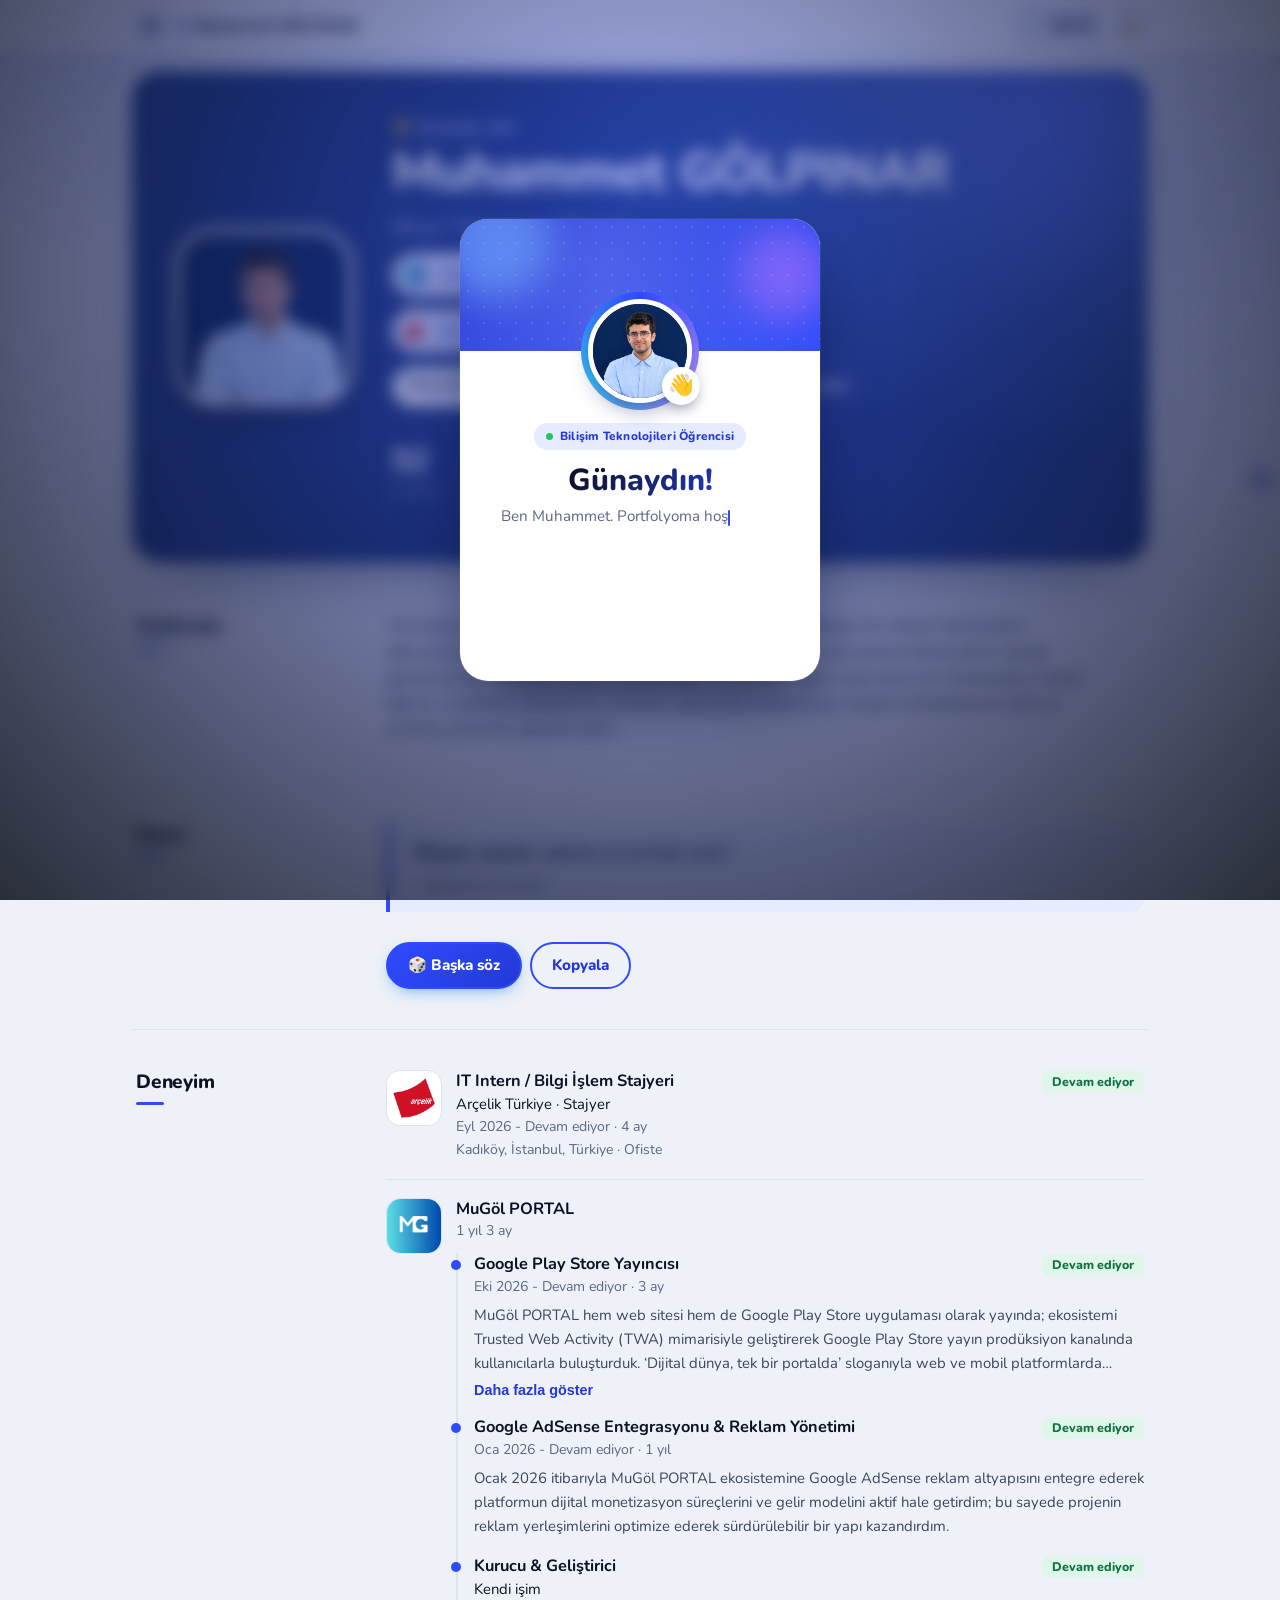
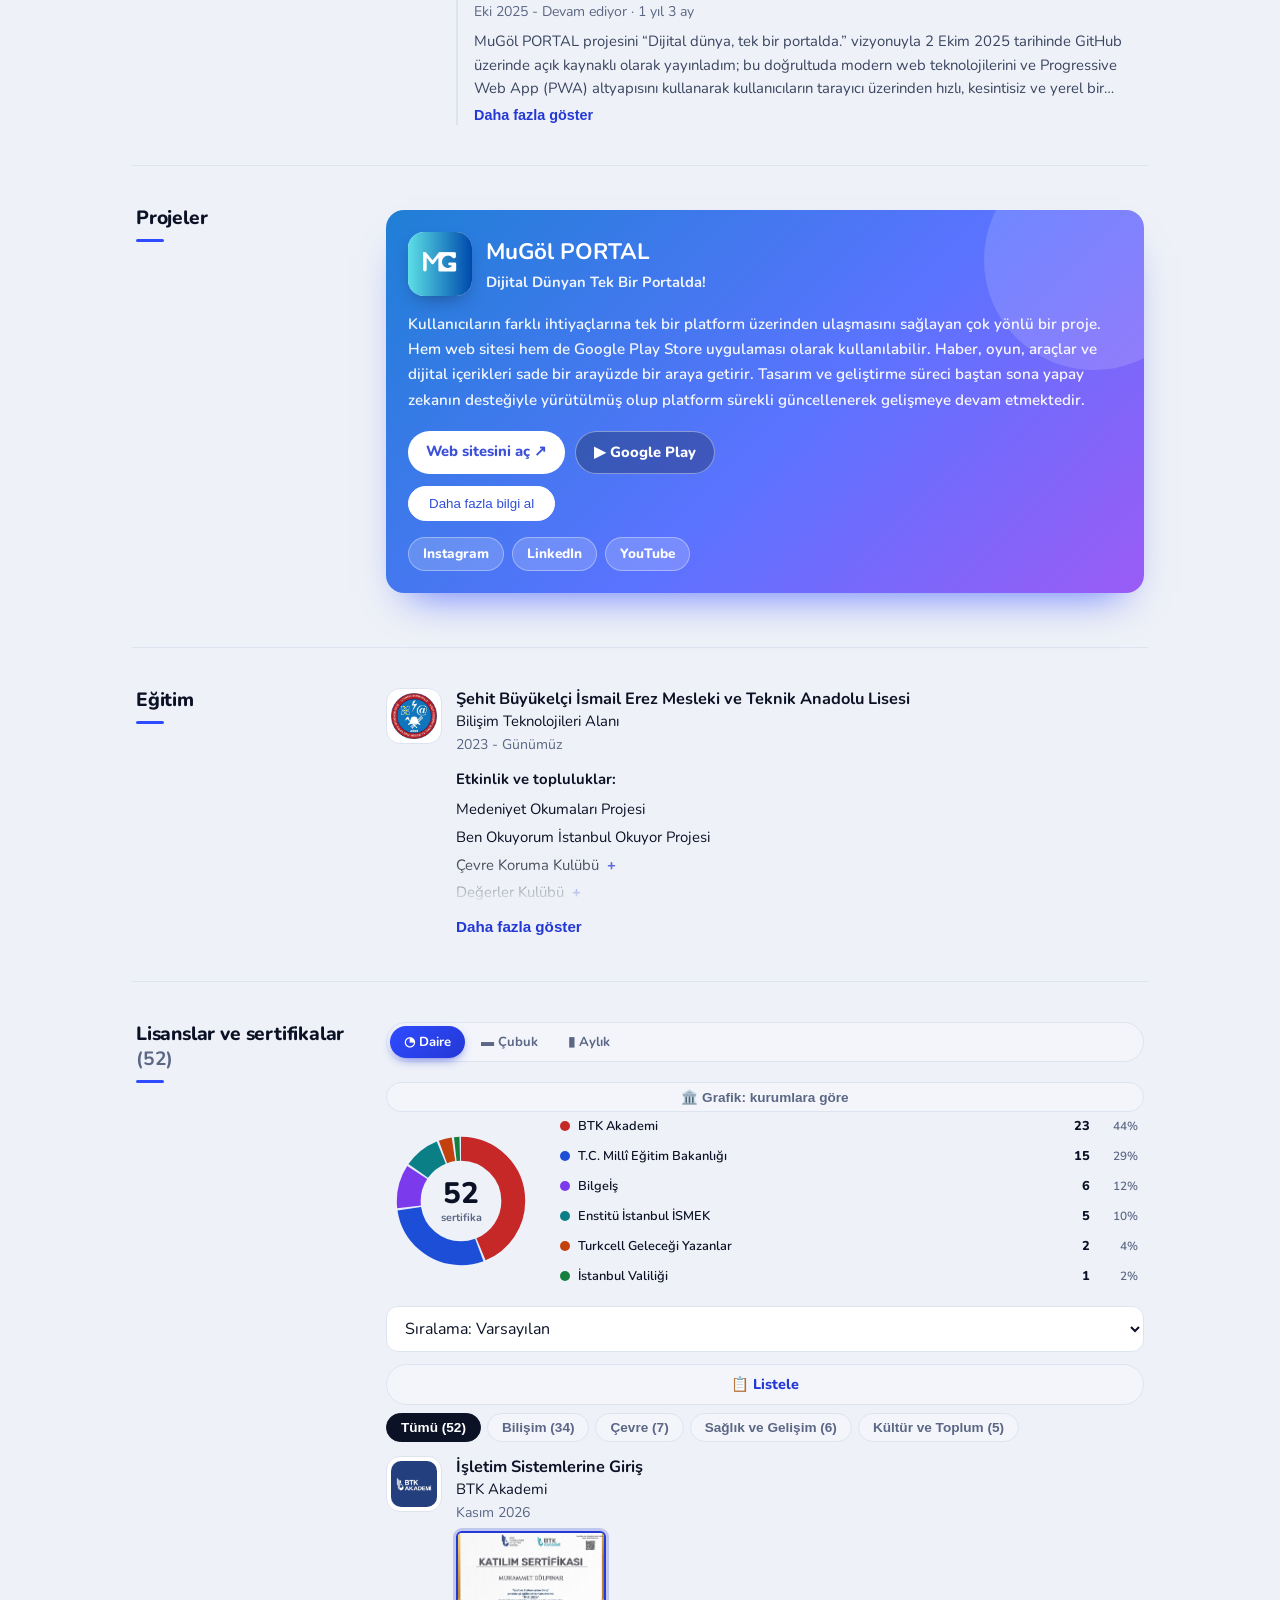
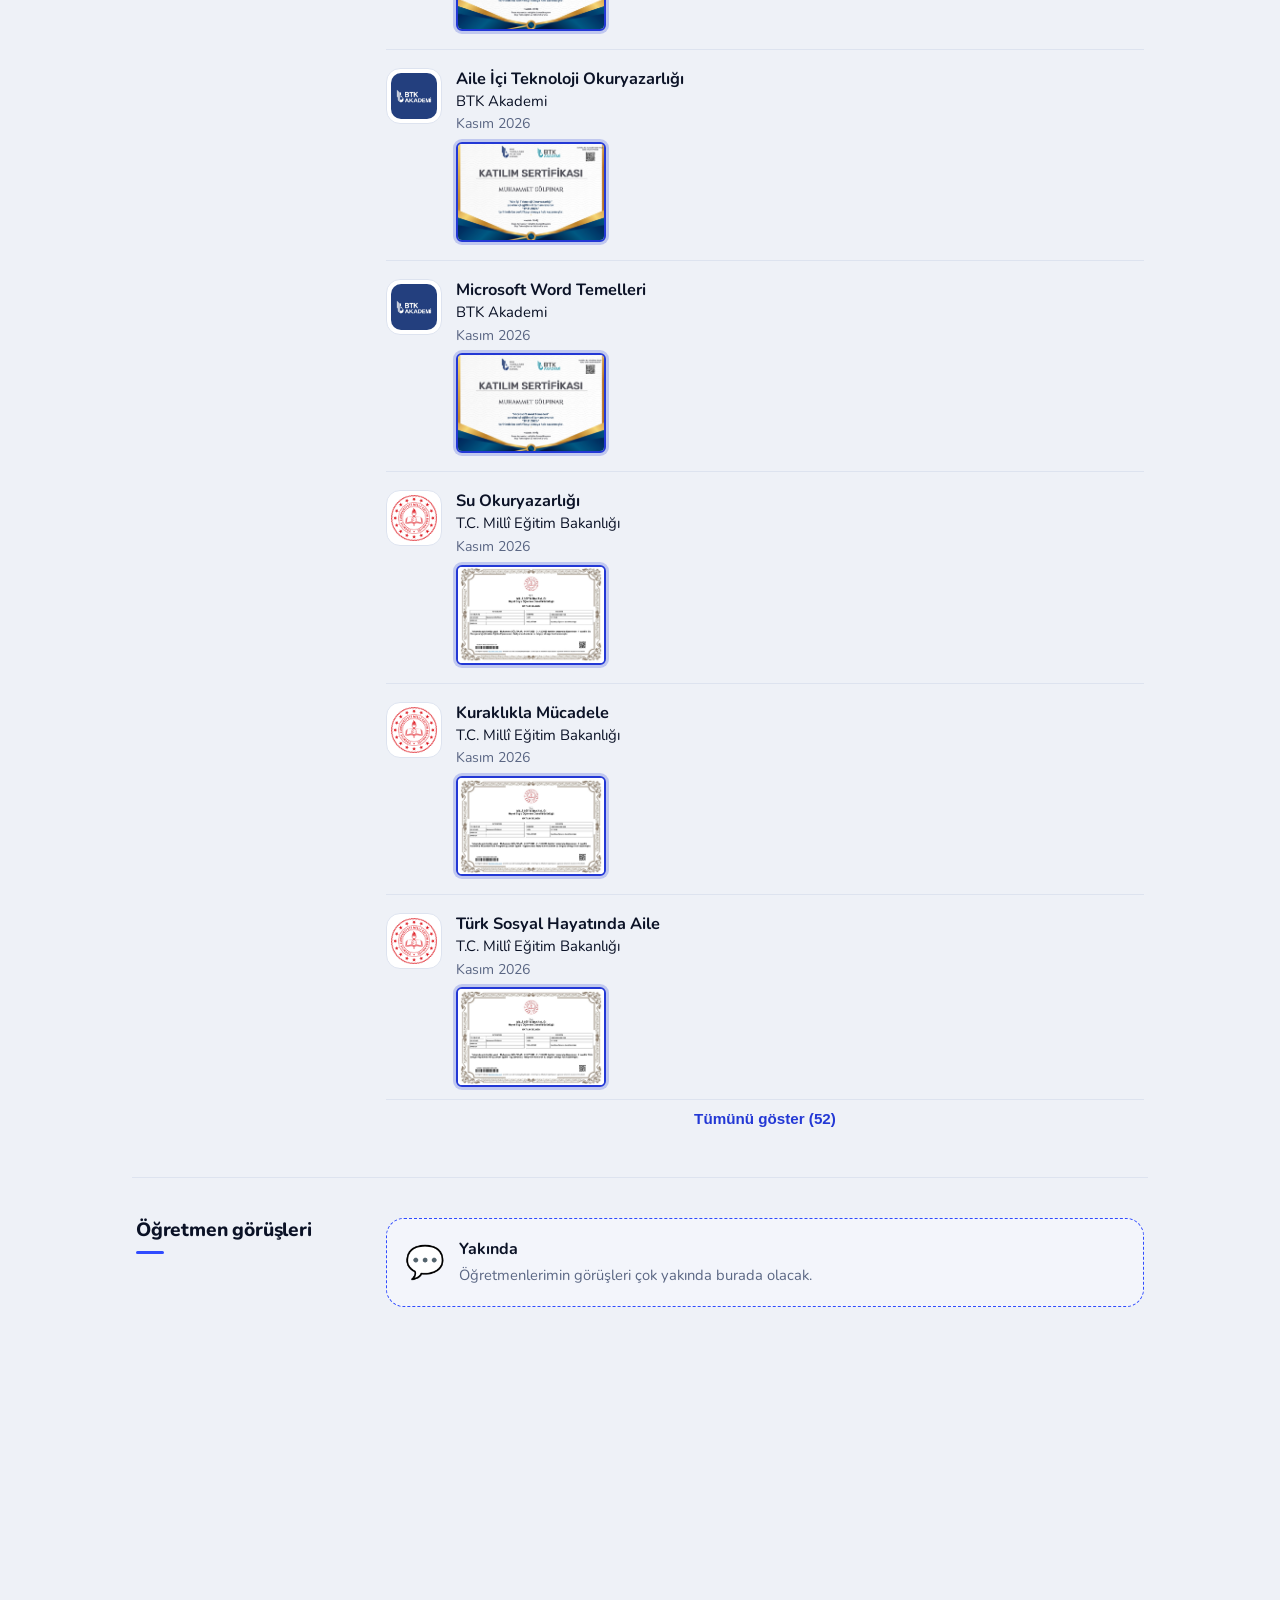
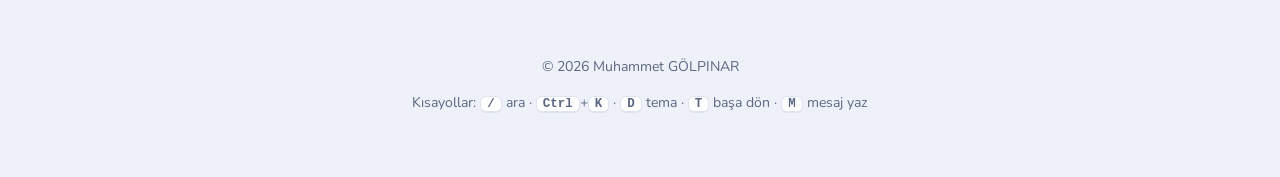
==== index.html @ f30b9b0e "Add files via upload" ====
<!DOCTYPE html>
<html lang="tr">
<head>
<meta charset="utf-8">
<meta name="viewport" content="width=device-width, initial-scale=1, viewport-fit=cover">
<script>try{var t=localStorage.getItem('tema');if(!t&&matchMedia('(prefers-color-scheme:dark)').matches)t='dark';if(t)document.documentElement.dataset.theme=t;var a=localStorage.getItem('ac'),f=localStorage.getItem('fs'),o=localStorage.getItem('mo'),h=localStorage.getItem('hc');if(o)document.documentElement.dataset.mo=o;if(h)document.documentElement.dataset.hc=h;if(a)document.documentElement.dataset.ac=a;if(f)document.documentElement.style.setProperty('--fs',f)}catch(e){}</script>
<meta name="theme-color" content="#0b1226">
<link rel="manifest" href="manifest.webmanifest">
<link rel="apple-touch-icon" href="icons/icon-180.png">
<meta name="mobile-web-app-capable" content="yes"><meta name="apple-mobile-web-app-capable" content="yes"><meta name="apple-mobile-web-app-title" content="Muhammet G.">
<link rel="preconnect" href="https://fonts.googleapis.com"><link rel="preconnect" href="https://fonts.gstatic.com" crossorigin>
<link rel="stylesheet" href="https://fonts.googleapis.com/css2?family=Nunito:wght@400;600;700;800&display=swap">
<meta name="description" content="Muhammet GÖLPINAR, MuGöl PORTAL’ın kurucusu ve geliştiricisi; Şehit Büyükelçi İsmail Erez Mesleki ve Teknik Anadolu Lisesi Bilişim Teknolojileri öğrencisi. Deneyim, eğitim, sertifikalar ve projeler."><meta name="keywords" content="MuGöl, MuGöl PORTAL, Mugol, Muhammet GÖLPINAR, Muhammet Gölpınar, İsmail Erez, Ismail Erez, İsmail Erez Mesleki ve Teknik Anadolu Lisesi, Şehit Büyükelçi İsmail Erez MTAL, İsmail Erez Bilişim Teknolojileri">
<meta property="og:type" content="website"><meta property="og:site_name" content="Muhammet GÖLPINAR"><meta name="application-name" content="Muhammet GÖLPINAR"><meta property="og:title" content="Muhammet GÖLPINAR – MuGöl PORTAL Kurucusu"><meta property="og:description" content="MuGöl PORTAL’ın kurucusu ve geliştiricisi. Deneyim, eğitim, sertifikalar ve projeler."><meta property="og:url" content="https://muhammetgolpinar.github.io"><meta property="og:image" content="https://muhammetgolpinar.github.io/profil.jpg"><meta name="twitter:card" content="summary">
<link rel="icon" href="data:image/svg+xml,%3Csvg xmlns='http://www.w3.org/2000/svg' viewBox='0 0 64 64'%3E%3Crect width='64' height='64' rx='14' fill='%232f4bff'/%3E%3Ctext x='32' y='42' text-anchor='middle' font-family='Arial' font-weight='800' font-size='28' fill='white'%3EMG%3C/text%3E%3C/svg%3E">
<title>Muhammet GÖLPINAR – MuGöl PORTAL Kurucusu | İsmail Erez MTAL Bilişim</title>
<link rel="canonical" href="https://muhammetgolpinar.github.io/">
<meta name="robots" content="index,follow,max-snippet:-1,max-image-preview:large"><meta name="googlebot" content="index,follow"><meta name="author" content="Muhammet GÖLPINAR"><meta property="og:locale" content="tr_TR"><meta name="twitter:title" content="Muhammet GÖLPINAR – MuGöl PORTAL Kurucusu"><meta name="twitter:description" content="Şehit Büyükelçi İsmail Erez MTAL Bilişim Teknolojileri öğrencisi; MuGöl PORTAL kurucusu ve geliştiricisi."><meta name="twitter:image" content="https://muhammetgolpinar.github.io/profil.jpg">
<script type="application/ld+json">{"@context":"https://schema.org","@graph":[{"@type":"WebSite","@id":"https://muhammetgolpinar.github.io/#site","url":"https://muhammetgolpinar.github.io/","name":"Muhammet GÖLPINAR","alternateName":["MuGöl","MuGöl PORTAL","MuGöl Portal","Mugol","Muhammet Gölpınar","Muhammet Golpinar"],"inLanguage":"tr","publisher":{"@id":"https://muhammetgolpinar.github.io/#kisi"}},{"@type":"Person","@id":"https://muhammetgolpinar.github.io/#kisi","name":"Muhammet GÖLPINAR","alternateName":["Muhammet Gölpınar","Muhammet Golpinar"],"jobTitle":"MuGöl PORTAL Kurucusu ve Geliştiricisi","description":"MuGöl PORTAL kurucusu ve geliştiricisi; Şehit Büyükelçi İsmail Erez Mesleki ve Teknik Anadolu Lisesi Bilişim Teknolojileri öğrencisi.","knowsAbout":["Web geliştirme","Bilişim Teknolojileri","MuGöl PORTAL","Yazılım"],"alumniOf":{"@type":"EducationalOrganization","name":"Şehit Büyükelçi İsmail Erez Mesleki ve Teknik Anadolu Lisesi","alternateName":["İsmail Erez","Ismail Erez","İsmail Erez Mesleki ve Teknik Anadolu Lisesi"]},"url":"https://muhammetgolpinar.github.io/","image":"https://muhammetgolpinar.github.io/profil.jpg","email":"muhammetgolpinar@gmail.com","founder":{"@id":"https://mugol-portal.github.io/#kurum"},"worksFor":{"@id":"https://mugol-portal.github.io/#kurum"},"sameAs":["https://mugol-portal.github.io","https://www.linkedin.com/in/muhammet-g%C3%B6lpinar-10875a379"]},{"@type":"Organization","@id":"https://mugol-portal.github.io/#kurum","name":"MuGöl PORTAL","alternateName":"MuGöl Portal","url":"https://mugol-portal.github.io","logo":"https://muhammetgolpinar.github.io/logo.png","slogan":"Dijital dünya, tek bir portalda.","founder":{"@id":"https://muhammetgolpinar.github.io/#kisi"},"sameAs":["https://play.google.com/store/apps/details?id=com.mugol.portal2","https://www.instagram.com/mugol_portal","https://www.linkedin.com/company/mug%C3%B6l-portal/","https://youtube.com/@mugolportal"]}]}</script>
<link rel="stylesheet" href="styles.css">


</head>
<body><div class="ux-intro" aria-hidden="true"><span>MG</span></div>
<div class="prog" id="prog"></div>
<div class="bar"><div class="in"><button class="mbtn" id="mnu" type="button" aria-label="Menüyü aç" aria-expanded="false" aria-controls="drawer"><svg width="20" height="20" viewBox="0 0 20 20" aria-hidden="true"><path d="M3 5h14M3 10h14M3 15h14" stroke="currentColor" stroke-width="2" stroke-linecap="round" fill="none"/></svg></button><b>Muhammet GÖLPINAR</b><span class="clk" id="saat" title="Yerel saat (İstanbul)"></span><button class="mode" id="mode" type="button"></button></div></div>
<aside class="drawer" id="drawer" aria-label="Menü" inert><div class="dh"><span>Menü</span><button class="mbtn" id="mnc" type="button" aria-label="Menüyü kapat"><svg width="18" height="18" viewBox="0 0 20 20" aria-hidden="true"><path d="M4 4l12 12M16 4L4 16" stroke="currentColor" stroke-width="2" stroke-linecap="round" fill="none"/></svg></button></div><div class="gs"><input id="gara" type="search" placeholder="Sitede ara" aria-label="Sitede ara" autocomplete="off"></div><div class="gsn" id="gsonuc" aria-live="polite" hidden></div><nav><a href="#hakkinda">Hakkında</a><a href="#deneyim">Deneyim</a><a href="#projeler">Projeler</a><a href="#egitim">Eğitim</a><a href="#sertifikalar">Sertifikalar</a><a href="#ogretmen">Öğretmen görüşleri</a><a href="#basarilar">Başarılar</a><a href="#beceriler">Beceriler</a></nav><div class="dtools" id="dtools"><details class="ayar"><summary>⚙️ Ayarlar</summary><div class="ap"><div class="dt"><span>Tema</span><div class="seg"><button type="button" data-th="light">Açık</button><button type="button" data-th="dark">Koyu</button><button type="button" data-th="auto">Sistem</button></div></div><div class="dt"><span>Vurgu rengi</span><div class="sw"><button type="button" data-ac="mavi" style="background:#2f4bff" aria-label="Mavi"></button><button type="button" data-ac="turkuaz" style="background:#0b7f86" aria-label="Turkuaz"></button><button type="button" data-ac="mor" style="background:#7c3aed" aria-label="Mor"></button><button type="button" data-ac="yesil" style="background:#15803d" aria-label="Yeşil"></button><button type="button" data-ac="turuncu" style="background:#c2410c" aria-label="Turuncu"></button></div></div><div class="dt"><span>Yazı boyutu</span><div class="fz"><button type="button" data-fs="-" aria-label="Yazıyı küçült">A−</button><button type="button" data-fs="0" aria-label="Varsayılan boyut">A</button><button type="button" data-fs="+" aria-label="Yazıyı büyüt">A+</button></div></div><div class="dt"><span>Animasyonlar</span><div class="seg"><button type="button" data-mo="on">Açık</button><button type="button" data-mo="off">Kapalı</button></div></div><div class="dt"><span>Yüksek kontrast</span><div class="seg"><button type="button" data-hc="off">Kapalı</button><button type="button" data-hc="on">Açık</button></div></div><button class="dcopy" id="ayr" type="button">Ayarları sıfırla</button></div></details><a class="dcopy" id="iqb" href="https://mugol-portal.github.io/mugol-.iq/" target="_blank" rel="noopener">MuGöl IQ</a><button class="dcopy" id="pwab" type="button" hidden>📲 Uygulamayı yükle</button><button class="dcopy" id="kartb" type="button">🪪 Dijital kartı PNG indir</button><button class="dcopy" id="qrb" type="button">📱 QR kodum</button><button class="dcopy" id="ozet" type="button">Profil özetini kopyala</button></div></aside><div class="scrim" id="scrim"></div>

<main class="col">
<section class="cover" id="kapak" aria-hidden="true"><i class="cv-r1"></i><i class="cv-r2"></i><i class="cv-f"></i><div class="cv-in"><div class="cv-av"><span>MG</span><img id="cv-img" src="profil.jpg" alt="" onerror="var l=['profil.jpeg','profil.png','profil.webp','profil.JPG'],n=+this.dataset.n||0;if(n<l.length){this.dataset.n=n+1;this.src=l[n];return}this.remove()"></div><h1 class="cv-n">Muhammet GÖLPINAR</h1><p class="cv-t">Bilişim Teknolojileri Öğrencisi</p><p class="cv-s">MuGöl PORTAL Kurucusu ve Geliştiricisi</p><div class="cv-l"><i></i><b></b><i></i></div><p class="cv-o">Şehit Büyükelçi İsmail Erez Mesleki ve Teknik Anadolu Lisesi<br>Bilişim Teknolojileri Alanı</p><div class="cv-st"><div><b id="cv-sert">50</b><span>Sertifika</span></div><div><b>70</b><span>Proje</span></div></div><div class="cv-sk"><span>HTML5</span><span>CSS3</span><span>JavaScript</span><span>Python</span><span>Java</span><span>C#</span></div><div class="cv-c"><span>muhammetgolpinar@gmail.com</span><span>muhammetgolpinar.github.io</span></div><p class="cv-d">Portfolyo · Kasım 2026</p></div></section>

<section class="card profile">
  <div class="banner"><svg viewBox="0 0 800 170" preserveAspectRatio="xMidYMid slice" aria-hidden="true"><circle cx="680" cy="30" r="110" fill="#fff" opacity=".12"/><circle cx="560" cy="150" r="70" fill="#fff" opacity=".1"/><circle cx="90" cy="20" r="60" fill="#fff" opacity=".1"/></svg></div>
  <div class="avatar">
    <img src="profil.jpg" alt="Muhammet Gölpınar" onerror="var l=['profil.jpeg','profil.png','profil.webp','profil.JPG'],n=+this.dataset.n||0;if(n<l.length){this.dataset.n=n+1;this.src=l[n];return}this.outerHTML='<svg viewBox=&quot;0 0 200 200&quot;><rect width=&quot;200&quot; height=&quot;200&quot; fill=&quot;#d6ecff&quot;/><circle cx=&quot;100&quot; cy=&quot;78&quot; r=&quot;36&quot; fill=&quot;#2f9bec&quot;/><path d=&quot;M28 200c0-42 32-68 72-68s72 26 72 68z&quot; fill=&quot;#2f9bec&quot;/><text x=&quot;100&quot; y=&quot;92&quot; text-anchor=&quot;middle&quot; font-family=&quot;Arial,Helvetica,sans-serif&quot; font-weight=&quot;800&quot; font-size=&quot;30&quot; fill=&quot;#fff&quot;>MG</text></svg>'">
  </div>
  <div class="info">
    <p class="hi" id="hi" aria-hidden="true"></p>
    <noscript><div style="padding:16px;font:16px/1.5 sans-serif"><h1>Muhammet GÖLPINAR</h1><p>MuGöl PORTAL kurucusu ve geliştiricisi. Şehit Büyükelçi İsmail Erez Mesleki ve Teknik Anadolu Lisesi Bilişim Teknolojileri Alanı öğrencisi (2023 - Günümüz). Projeler: <a href="https://mugol-portal.github.io">MuGöl PORTAL</a>.</p></div></noscript>
    <h1><span>Muhammet</span> <span>GÖLPINAR</span></h1>
    <p class="head">Bilişim Teknolojileri Öğrencisi</p>
    <p class="now"><img class="ux-lg" src="arcelik.png" alt="" onerror="this.remove()"><span>Şu an: Arçelik Türkiye’de Bilgi İşlem Stajyeri</span></p>
    <div class="btns">
      <a class="btn fill" href="mailto:muhammetgolpinar@gmail.com">Mesaj gönder</a>
      <a class="btn out" href="https://www.linkedin.com/in/muhammet-g%C3%B6lpinar-10875a379" target="_blank" rel="noopener">LinkedIn</a>
      <button class="btn out" id="pdf" type="button">📄 PDF kaydet</button>
      <button class="btn out" id="cvbtn" type="button" aria-label="Özgeçmişi (CV) PDF olarak indir">📥 CV indir</button>
    </div>
    <div class="stats" id="stats"></div>
  </div>
</section>

<section class="card pad about" id="hakkinda">
  <h2>Hakkında</h2>
  <p>Teknolojiyi sadece tüketen değil, üreten tarafta olmayı hedefleyen bir bilişim teknolojileri öğrencisiyim. Yazılım geliştirme, web uygulamaları ve yapay zeka alanlarında kendimi sürekli geliştiriyorum. Disiplinli çalışma alışkanlığım ve meraklı yapım sayesinde yeni teknolojileri hızlıca öğrenir, projelerle pekiştiririm. Amacım, gelecekte kullanıcıların hayatını kolaylaştıran etkili ve yenilikçi çözümler geliştirmektir.</p>
</section>

<section class="card pad" id="ilham"><h2>İlham</h2><figure class="soz" id="soz" aria-live="polite"><blockquote id="sozm"></blockquote><figcaption id="sozk"></figcaption></figure><div class="btns"><button class="btn fill" id="sozy" type="button">🎲 Başka söz</button><button class="btn out" id="sozc" type="button">Kopyala</button></div></section>



<section class="card pad" id="deneyim"><h2>Deneyim</h2><div id="deneyim-list"></div></section>

<section class="card pad" id="projeler">
  <h2>Projeler</h2>
  <div class="row">
    <div class="logo"><img src="logo.png" alt="MuGöl PORTAL" onerror="this.outerHTML='🌐'"></div>
    <div>
      <h3>MuGöl PORTAL</h3>
      <div class="m">Kişisel proje · Web sitesi ve Google Play Store uygulaması · Yapay zeka destekli</div>
      <p>Kullanıcıların farklı ihtiyaçlarına tek bir platform üzerinden ulaşmasını sağlayan çok yönlü bir proje. Hem web sitesi hem de Google Play Store uygulaması olarak kullanılabilir. Haber, oyun, araçlar ve dijital içerikleri sade bir arayüzde bir araya getirir. Tasarım ve geliştirme süreci baştan sona yapay zekanın desteğiyle yürütülmüş olup platform sürekli güncellenerek gelişmeye devam etmektedir.</p>
      <a class="link" href="https://mugol-portal.github.io" target="_blank" rel="noopener">Web sitesini aç ↗</a>
      <a class="link" href="https://play.google.com/store/apps/details?id=com.mugol.portal2" target="_blank" rel="noopener" style="margin-left:16px">Play Store'da aç ↗</a>
      <button type="button" class="yzb" id="yzb">Daha fazla bilgi al</button>
      <div class="sosyal" aria-label="MuGöl PORTAL sosyal medya"><a href="https://www.instagram.com/mugol_portal" target="_blank" rel="noopener">Instagram</a><a href="https://www.linkedin.com/company/mug%C3%B6l-portal/" target="_blank" rel="noopener">LinkedIn</a><a href="https://youtube.com/@mugolportal" target="_blank" rel="noopener">YouTube</a></div>
    </div>
  </div>
</section>

<section class="card pad" id="egitim"><h2>Eğitim</h2><div id="egitim-list"></div></section>
<section class="card pad" id="sertifikalar"><h2>Lisanslar ve sertifikalar <span id="sert-say"></span></h2><div class="chm" id="sert-grf" role="group" aria-label="Grafik türü"><button type="button" data-v="d" aria-pressed="false">◔ Daire</button><button type="button" data-v="b" aria-pressed="true">▬ Çubuk</button><button type="button" data-v="a" aria-pressed="false">▮ Aylık</button></div><button class="chip" id="sert-gsync" type="button" aria-pressed="false" style="margin:8px 0 0">🏛️ Grafik: kurumlara göre</button><div class="dist" id="sert-dag"></div><div class="dnt" id="sert-dnt" hidden></div><div class="ayl" id="sert-ay" hidden></div>
<input class="srch" id="sert-ara" type="search" placeholder="Sertifika ara" aria-label="Sertifika ara" autocomplete="off"><select class="srch srt" id="sert-sirala" aria-label="Sırala"><option value="o">Sıralama: Varsayılan</option><option value="y">En yeni önce</option><option value="e">En eski önce</option><option value="a">A–Z</option></select><button class="bt lst" id="sert-liste" type="button" aria-haspopup="dialog">📋 Listele</button>
<div class="bulut" id="sert-bulut" style="display:none"></div><div class="chips" id="sertifika-filter"></div><div id="sertifika-list"></div><button class="more" id="sert-more" type="button" hidden></button></section>
<section class="card pad" id="ogretmen"><h2>Öğretmen görüşleri</h2><div class="ogg" id="ogr-list"><div class="ogs"><i aria-hidden="true">💬</i><div><b>Yakında</b><span>Öğretmenlerimin görüşleri çok yakında burada olacak.</span></div></div></div></section>
<section class="card pad" id="basarilar"><h2>Onur ve ödüller</h2><div id="basari-list"></div></section>
<section class="card pad" id="beceriler"><h2>Beceriler</h2><div id="beceri-list"></div></section>
<dialog class="yzd" id="yzd" aria-label="MuGöl PORTAL hakkında"><button class="yzx" id="yzx" type="button" aria-label="Kapat">✕</button><div class="yzw"><h2>MuGöl PORTAL</h2><p class="sm">Dijital Dünyan Tek Bir Portalda!</p><p class="yzp">MuGöl PORTAL; haber, oyun, araçlar ve dijital içerikleri tek bir platformda, sade bir arayüzde bir araya getirir. Hem web sitesi hem de Google Play Store uygulaması olarak kullanılabilir. Tasarım ve geliştirme süreci baştan sona yapay zekanın desteğiyle yürütülmüş olup platform sürekli güncellenerek gelişmeye devam etmektedir.</p><div class="yzg" id="yzg" hidden></div><h3>Kullanılan yapay zekâlar</h3><div class="yzk"><strong>Claude</strong><span>Kodlama, site geliştirme ve fikir desteği</span></div><div class="yzk"><strong>Google AI Studio</strong><span>Yapay zekâ modelleriyle denemeler ve uygulama geliştirme</span></div><div class="yzk"><strong>Gemini</strong><span>Araştırma, fikir üretme ve içerik desteği</span></div><div class="yzk"><strong>Lovable</strong><span>Hızlı web uygulaması ve arayüz tasarımı</span></div><div class="yzk"><strong>ChatGPT</strong><span>Soru-cevap, metin yazımı ve yardımcı asistan</span></div></div></dialog>
<dialog class="askd" id="sord" aria-label="Muhammet'e sor"><button class="askx" id="askx" type="button" aria-label="Kapat">✕</button><div class="ask" id="sor"><div class="ah"><span class="aic" aria-hidden="true">💬</span><div><h2>Muhammet'e sor</h2><p class="sm">Merak ettiğini yaz; sana hemen yol göstereyim. İstersen mesajını e-postayla da gönder.</p></div></div><div class="ab" id="sorb"><div class="mlab">Hızlı başlangıç</div><div class="sab" id="sab"></div><label class="mf"><span>Adın</span><input type="text" id="msn" autocomplete="name" placeholder="Adın" maxlength="60" required aria-required="true"></label><label class="mf"><span>Sorun veya mesajın</span><textarea id="msm" rows="4" maxlength="1000" placeholder="Merhaba Muhammet, ..."></textarea></label><div class="micr" id="micr"><button class="micb" id="micb" type="button" aria-pressed="false">🎤 Sesle yaz</button><span class="mict" id="mict" role="status"></span></div><div class="mmeta"><div class="err" id="mse" role="alert"></div><span class="cnt" id="mcn">0/1000</span></div><div id="soro" class="so" aria-live="polite" hidden></div><div class="msub" id="msub"></div><div class="acts"><button class="kp" id="mkp" type="button">Kopyala</button><button class="send" id="mso" type="button"><span>Mesajı gönder</span><svg viewBox="0 0 24 24" width="20" height="20" aria-hidden="true"><path d="M3 11.5L21 3l-6.5 18-3.2-7.3L3 11.5z" fill="none" stroke="currentColor" stroke-width="2" stroke-linejoin="round"/><path d="M11.3 13.7L21 3" stroke="currentColor" stroke-width="2" stroke-linecap="round"/></svg></button></div><div class="mhint">Ctrl + Enter ile gönder · taslağın otomatik saklanır</div></div><div class="mok" id="mok" hidden><svg viewBox="0 0 52 52" width="64" height="64" aria-hidden="true"><circle cx="26" cy="26" r="24" fill="none" stroke="currentColor" stroke-width="3"/><path d="M15 27l8 8 14-17" fill="none" stroke="currentColor" stroke-width="4" stroke-linecap="round" stroke-linejoin="round"/></svg><h3>Taslak hazır!</h3><p>E-posta uygulaman açılıyor…</p></div></div></dialog>

<section class="card pad thx" id="tesekkur" aria-labelledby="thxh">
  <p class="thx-t" id="thxh">Buraya kadar okuduğun için sağ ol <span aria-hidden="true">🙏</span></p>
  <p class="thx-s">Bir mesaj bırakırsan çok sevinirim.</p>
  <div class="btns"><button class="btn fill" id="thxm" type="button">Bir merhaba de 👋</button><a class="btn out" href="https://www.linkedin.com/in/muhammet-g%C3%B6lpinar-10875a379" target="_blank" rel="noopener">LinkedIn</a></div>
</section>

<footer>© 2026 Muhammet GÖLPINAR</footer>
</main>
<dialog class="pw hos" id="hos" aria-labelledby="hosg"><div class="hosh"><i class="o o1"></i><i class="o o2"></i><i class="o o3"></i><span class="hosav"><span class="hosa" aria-hidden="true">MG<img src="profil.jpg" alt="" onerror="var l=['profil.jpeg','profil.png','profil.webp','profil.JPG'],n=+this.dataset.n||0;if(n<l.length){this.dataset.n=n+1;this.src=l[n];return}this.remove()"></span><span class="hosw" aria-hidden="true">👋</span></span></div><div class="hosc"><span class="hosr s1"><b></b>Bilişim Teknolojileri Öğrencisi</span><h3 id="hosg" class="s2">Merhaba!</h3><p class="s3">Ben Muhammet. Portfolyoma hoş geldin; projelerimi ve deneyimlerimi keşfetmeye hazır mısın?</p><div class="btns s5"><button class="btn fill" id="hosok" type="button">Siteye gir <span aria-hidden="true">→</span></button></div></div></dialog>


<button class="top" id="top" type="button" aria-label="Başa dön" hidden>↑</button>














<div class="qb" id="qb" hidden><button class="qb-t" id="qbt" type="button">Merak ettiğin bir şey var mı? 💬</button><button class="qb-x" id="qbx" type="button" aria-label="Kapat">✕</button></div>










<dialog class="askd" id="qrd" aria-label="QR kodum"><button class="askx" id="qrx" type="button" aria-label="Kapat">✕</button><div class="ask" style="text-align:center"><h2 style="margin:0 0 6px">QR kodum</h2><p class="sm" style="margin:0 0 14px">Telefonunla okut, portfolyoma ulaş.</p><img id="qri" alt="Muhammet GÖLPINAR QR kodu" style="width:min(260px,100%);height:auto;border-radius:16px;background:#fff;padding:10px;display:block;margin:0 auto 14px" onerror="this.hidden=true;document.getElementById('qrh').hidden=false"><p id="qrh" class="sm" hidden>QR görseli bulunamadı. qr.png dosyasını index.html ile aynı klasöre koy.</p><a class="dcopy" id="qra" href="qr.png" download="muhammet-golpinar-qr.png" style="display:block;text-align:center;text-decoration:none">PNG indir</a></div></dialog>

<dialog class="lbd" id="lbd" aria-label="Ekran görüntüsü"><button class="lbx" id="lbx" type="button" aria-label="Kapat">✕</button><button class="lbp" id="lbp" type="button" aria-label="Önceki">‹</button><button class="lbn" id="lbn" type="button" aria-label="Sonraki">›</button><div class="lbs" id="lbs"><img id="lbi" alt="MuGöl PORTAL ekran görüntüsü"></div><div class="lbc" id="lbc"></div></dialog>
<dialog class="rzd" id="rzd" aria-label="Başarı detayı"><button class="rzk" id="rzk" type="button" aria-label="Kapat">✕</button><div class="rzi" id="rzi"></div><h3 id="rzh"></h3><div class="m" id="rzm"></div><p id="rzp"></p></dialog>





<script src="app.js"></script>
</body>
</html>
---- styles.css ----
:root{--bg:#e3f1fd;--ink:#0f2a47;--muted:#56728f;--line:#d3e5f6;--accent:#1f8fe8;--accent-d:#1272c4;--soft:#d6ecff;--card:#fff;--tagbg:#f4faff;--sub:#2e4764}
:root[data-theme=dark]{color-scheme:dark;--bg:#0a1829;--ink:#e6f1fc;--muted:#8fa9c4;--line:#1d3450;--accent:#2f9bec;--accent-d:#6cbcff;--soft:#122d49;--card:#0f2237;--tagbg:#0c1f33;--sub:#b5c9de}
*{box-sizing:border-box}
html{scroll-behavior:smooth;scroll-padding-top:60px}
body{margin:0;background:var(--bg);color:var(--ink);font:400 16px/1.6 Nunito,-apple-system,BlinkMacSystemFont,'Segoe UI',Roboto,'Helvetica Neue',Arial,sans-serif}
a{color:inherit}
a:focus-visible,button:focus-visible{outline:3px solid var(--ink);outline-offset:2px}
.bar{position:sticky;top:0;z-index:10;background:var(--card);border-bottom:1px solid var(--line);padding-top:env(safe-area-inset-top,0px)}
.bar .in{max-width:800px;margin:0 auto;display:flex;align-items:center;gap:6px;padding:0 12px;height:52px}
.bar b{font-weight:800;margin-right:8px;white-space:nowrap}
.bar nav{display:flex;gap:2px;overflow-x:auto;scrollbar-width:none;flex:1}
.bar nav::-webkit-scrollbar{display:none}
.bar nav a{padding:8px 12px;border-radius:8px;text-decoration:none;color:var(--muted);font-weight:700;font-size:.9rem;white-space:nowrap}
.bar nav a:hover{background:var(--soft);color:var(--accent-d)}
.col{max-width:800px;margin:0 auto;padding:14px 12px calc(40px + env(safe-area-inset-bottom,0px))}
.card{background:var(--card);border:1px solid var(--line);border-radius:14px;margin-bottom:12px;overflow:hidden}
.pad{padding:20px 24px}
h2{margin:0 0 14px;font-size:1.25rem;font-weight:800}
.profile{position:relative}
.banner{height:170px;background:linear-gradient(120deg,#6cc3fb,#2f9bec 60%,#1f7fd6);position:relative}
.banner svg{position:absolute;inset:0;width:100%;height:100%}
.avatar{position:absolute;left:24px;top:98px;width:136px;height:136px;border-radius:50%;border:5px solid var(--card);background:var(--soft);padding:0;overflow:hidden}
.avatar img,.avatar svg{width:100%;height:100%;object-fit:cover;display:block}
.info{padding:80px 24px 22px}
.info h1{margin:0;font-size:1.7rem;line-height:1.2;font-weight:800}
.info .head{margin:2px 0 0;font-size:1.05rem}
.info .loc{margin:6px 0 0;color:var(--muted);font-size:.93rem}
.info .loc a{color:var(--accent-d);font-weight:700;text-decoration:none}
.btns{display:flex;flex-wrap:wrap;gap:8px;margin-top:16px}
.btn{display:inline-block;padding:9px 20px;border-radius:999px;font-weight:800;text-decoration:none;border:2px solid var(--accent);font-size:.95rem}
.btn.fill{background:var(--accent);color:#fff}
.btn.out{color:var(--accent-d)}
.btn:hover{filter:brightness(.95)}
.about p{margin:0;max-width:44em}
.row{display:flex;gap:14px;padding:14px 0;border-top:1px solid var(--line)}
.row:first-of-type{border-top:0;padding-top:0}
.row:last-child{padding-bottom:0}
.logo{flex:none;width:52px;height:52px;border-radius:10px;background:var(--soft);display:grid;place-items:center;font-size:1.5rem}
.logo img{width:100%;height:100%;object-fit:contain;border-radius:10px}
.row h3{margin:0;font-size:1rem;font-weight:800;line-height:1.35}
.row .s{color:var(--ink);font-size:.93rem}
.row .m{color:var(--muted);font-size:.88rem}
.row p{margin:6px 0 0;font-size:.93rem;color:var(--sub)}
.row.feat{background:var(--soft);margin:0 -24px;padding:14px 24px}
.tags{display:flex;flex-wrap:wrap;gap:6px;margin-top:8px}
.tags span{border:1px solid var(--line);background:var(--tagbg);padding:2px 12px;border-radius:999px;font-size:.85rem;font-weight:700}
.link{display:inline-block;margin-top:10px;color:var(--accent-d);font-weight:800;text-decoration:none}
.link:hover{text-decoration:underline}
footer{text-align:center;color:var(--muted);font-size:.88rem;padding:8px}
.mode{flex:none;width:36px;height:36px;border-radius:50%;border:1px solid var(--line);background:var(--soft);cursor:pointer;font-size:1rem;line-height:1}
.bar nav a.on{background:var(--soft);color:var(--accent-d)}
.chips{display:flex;gap:6px;overflow-x:auto;scrollbar-width:none;margin:-4px 0 14px}
.chips::-webkit-scrollbar{display:none}
.chip{flex:none;font:700 .85rem -apple-system,BlinkMacSystemFont,'Segoe UI',Roboto,'Helvetica Neue',Arial,sans-serif;padding:6px 14px;border-radius:999px;border:1px solid var(--line);background:var(--tagbg);color:var(--muted);cursor:pointer}
.chip.on{background:var(--accent);border-color:var(--accent);color:#fff}
.more{display:block;width:100%;margin-top:12px;padding:10px;border:0;border-top:1px solid var(--line);border-radius:0 0 10px 10px;background:none;font:800 .95rem -apple-system,BlinkMacSystemFont,'Segoe UI',Roboto,'Helvetica Neue',Arial,sans-serif;color:var(--accent-d);cursor:pointer}
.more:hover{background:var(--soft)}
.more[hidden]{display:none}
.stats{display:flex;gap:28px;margin-top:18px;padding-top:16px;border-top:1px solid var(--line)}
.stats a{text-decoration:none;color:var(--muted);font-size:.85rem}
.stats b{display:block;font-size:1.4rem;line-height:1.2;color:var(--accent-d);font-weight:800}
@media(prefers-reduced-motion:reduce){html{scroll-behavior:auto}}
.bar{background:color-mix(in srgb,var(--card) 88%,transparent);-webkit-backdrop-filter:blur(10px);backdrop-filter:blur(10px);transition:box-shadow .2s}
.bar.sc{box-shadow:0 6px 20px -8px rgba(15,42,71,.25)}
.card{border-radius:18px;box-shadow:0 1px 2px rgba(15,42,71,.05),0 14px 28px -18px rgba(15,42,71,.25)}
h2{display:flex;align-items:center;gap:10px;font-size:1.3rem;letter-spacing:-.01em}
h2::before{content:"";flex:none;width:4px;height:1.1em;border-radius:3px;background:var(--accent)}
h2 span{color:var(--muted);font-weight:700}
.banner::after{content:"";position:absolute;inset:0;background:radial-gradient(rgba(255,255,255,.3) 1.2px,transparent 1.5px) 0 0/22px 22px;-webkit-mask-image:linear-gradient(120deg,transparent 25%,#000);mask-image:linear-gradient(120deg,transparent 25%,#000)}
.avatar{box-shadow:0 8px 22px -6px rgba(15,42,71,.35)}
.info h1{font-size:1.9rem;letter-spacing:-.02em}
.hi{margin:0 0 2px;color:#c9d2ff;font-size:.95rem;font-weight:700;min-height:1.6em}.hi:empty{visibility:hidden}
.logo{background:linear-gradient(135deg,var(--soft),var(--tagbg));border:1px solid var(--line)}
.tags span{background:var(--soft);border-color:transparent;color:var(--accent-d)}
.btn{transition:transform .15s,box-shadow .15s}
.btn.fill{box-shadow:0 6px 16px -6px rgba(31,143,232,.7)}
.btn:hover{transform:translateY(-1px);filter:none}
button.btn{font:inherit;font-weight:800;font-size:.95rem;background:transparent;cursor:pointer}
.stats{gap:0}
.stats a{flex:1;text-align:center;padding:0 8px;border-left:1px solid var(--line)}
.stats a:first-child{border-left:0}
.contact p{margin:0;color:var(--sub);max-width:40em}
.top{position:fixed;right:max(16px,env(safe-area-inset-right,0px));bottom:calc(16px + env(safe-area-inset-bottom,0px));z-index:9;width:44px;height:44px;border:0;border-radius:50%;background:var(--accent);color:#fff;font-size:1.2rem;font-weight:800;cursor:pointer;box-shadow:0 8px 20px -6px rgba(15,42,71,.45)}
.top[hidden]{display:none}
.hd{display:flex;gap:10px;align-items:flex-start;justify-content:space-between}
.hd h3{min-width:0}
.badge{flex:none;margin-top:1px;padding:1px 10px;border-radius:6px;background:var(--soft);color:var(--accent-d);font-size:.78rem;font-weight:800;white-space:nowrap}
.tl{margin-top:10px;padding-left:16px;border-left:2px solid var(--line)}
.rl{position:relative;padding-bottom:16px}
.rl:last-child{padding-bottom:0}
.rl::before{content:"";position:absolute;left:-23px;top:.45em;width:10px;height:10px;border-radius:50%;background:var(--accent)}
.logo.k{background:#fff}
.logo.k img{padding:4px}
.pw{border:1px solid var(--line);border-radius:16px;background:var(--card);color:var(--ink);padding:20px;width:min(340px,calc(100% - 32px));box-shadow:0 20px 40px -12px rgba(0,0,0,.4)}
.pw::backdrop{background:rgba(10,24,41,.55)}
.pw h3{margin:0 0 2px;font-size:1.1rem;font-weight:800}
.pw p{margin:0 0 12px;color:var(--muted);font-size:.9rem}
.pw input{width:100%;padding:10px 12px;border:1px solid var(--line);border-radius:10px;background:var(--bg);color:var(--ink);font:inherit}
.pw .err{min-height:1.3em;margin-top:6px;color:#d33;font-size:.88rem}
.pw .btns{justify-content:flex-end;margin-top:8px}
.prog{position:fixed;top:calc(53px + env(safe-area-inset-top,0px));left:0;z-index:20;width:0;height:4px;border-radius:0 4px 4px 0;background:var(--accent);pointer-events:none}
.srch{display:block;width:100%;margin:0 0 12px;padding:10px 14px;border:1px solid var(--line);border-radius:12px;background:var(--card);color:var(--ink);font:inherit}
.bos{margin:0;padding:12px 0;color:var(--muted)}
.dist{display:grid;gap:4px;margin:0 0 16px}
.dg{display:grid;grid-template-columns:minmax(0,9.5rem) 1fr 1.6rem;gap:10px;align-items:center;padding:4px 0;border:0;background:none;color:var(--ink);font:600 .82rem -apple-system,BlinkMacSystemFont,'Segoe UI',Roboto,'Helvetica Neue',Arial,sans-serif;text-align:left;cursor:pointer}
.dg .dn{overflow:hidden;text-overflow:ellipsis;white-space:nowrap}
.dg .db{height:8px;overflow:hidden;border-radius:99px;background:var(--soft)}
.dg i{display:block;height:100%;border-radius:99px;background:var(--accent);transform-origin:left}
.dg b{text-align:right;font-weight:800;color:var(--accent-d)}
.dg:hover .dn{color:var(--accent-d)}
.cl3{display:-webkit-box;-webkit-box-orient:vertical;-webkit-line-clamp:3;overflow:hidden}
.cl3.open{display:block;-webkit-line-clamp:unset}
.dfb{display:block;margin-top:4px;padding:2px 0;border:0;background:none;font:800 .9rem -apple-system,BlinkMacSystemFont,'Segoe UI',Roboto,'Helvetica Neue',Arial,sans-serif;color:var(--accent-d);cursor:pointer}
.dfb:hover{text-decoration:underline}
.ek{position:relative;max-height:150px;overflow:hidden}
.ek.open{max-height:none}
.ek::after{content:"";position:absolute;left:0;right:0;bottom:0;height:56px;pointer-events:none;background:linear-gradient(to bottom,transparent,var(--bg))}
.ek.open::after{display:none}
.ekb{margin-top:6px;padding:6px 0;border:0;background:none;font:800 .95rem -apple-system,BlinkMacSystemFont,'Segoe UI',Roboto,'Helvetica Neue',Arial,sans-serif;color:var(--accent-d);cursor:pointer}
.ekb:hover{text-decoration:underline}
.cl-h{margin-top:12px;font-size:.93rem;font-weight:700}
.cl{list-style:none;margin:4px 0 0;padding:0;font-size:.93rem}
.cl li{padding:2px 0}
.cl summary{cursor:pointer;list-style:none}
.cl summary::-webkit-details-marker{display:none}
.cl summary::after{content:"+";margin-left:8px;color:var(--accent-d);font-weight:800}
.cl details[open] summary::after{content:"−"}
@media print{
:root[data-theme]{--bg:#fff;--ink:#0f2a47;--muted:#56728f;--line:#d3e5f6;--soft:#d6ecff;--card:#fff;--tagbg:#f4faff;--sub:#2e4764}
.bar,.mode,.btns,.chips,.more,.top,.contact,.stats{display:none!important}
.card{box-shadow:none;border:0;margin-bottom:6px}
.row{break-inside:avoid}
.banner{height:70px;-webkit-print-color-adjust:exact;print-color-adjust:exact}
.avatar{top:34px}
html:not(.ok) body{display:none}
.ek{max-height:none!important}
.ek::after,.ekb,.dfb,.prog,.srch,.dist{display:none!important}
.cl3{display:block!important;-webkit-line-clamp:unset!important}
.tags span,.logo{-webkit-print-color-adjust:exact;print-color-adjust:exact}
}
@media(max-width:560px){
.banner{height:120px}
.avatar{width:104px;height:104px;left:16px;top:68px;border-width:4px}
.info{padding:64px 16px 18px}
.info h1{font-size:1.45rem}
.pad{padding:16px}
.row.feat{margin:0 -16px;padding:14px 16px}
.btn{flex:1;text-align:center;padding:10px 12px}
.bar b{display:none}
}
@media screen{
:root{--bg:#eef1f7;--ink:#0b1226;--muted:#5b6784;--line:#dde3ef;--accent:#2f4bff;--accent-d:#2338d5;--soft:#e6ebff;--card:#fff;--tagbg:#f3f5fb;--sub:#3a4560;--hero:#0b1226}
:root[data-theme=dark]{--bg:#070b18;--ink:#e8ecf8;--muted:#8d98b5;--line:#1c2540;--accent:#5b73ff;--accent-d:#9aa9ff;--soft:#141d3d;--card:#0d1428;--tagbg:#0a1022;--sub:#b9c2dc;--hero:#0d1530}
h1,h2,h3,.bar b,.stats b{font-family:Nunito,-apple-system,BlinkMacSystemFont,'Segoe UI',Roboto,'Helvetica Neue',Arial,sans-serif}
.col{max-width:1040px;padding-top:18px}
.bar .in{max-width:1040px}
.bar b::before{content:"";display:inline-block;width:8px;height:8px;margin-right:8px;border-radius:2px;background:var(--accent)}
.bar nav a.on{background:var(--ink);color:var(--card)}
.card{background:transparent;border:0;border-top:1px solid var(--line);border-radius:0;box-shadow:none;overflow:visible;margin:0}
.card.profile{display:grid;grid-template-columns:auto 1fr;gap:20px 40px;align-items:center;padding:44px;margin-bottom:12px;border:0;border-radius:28px;color:#fff;background:radial-gradient(120% 140% at 100% 0%,rgba(47,75,255,.55),transparent 55%),var(--hero);overflow:hidden;box-shadow:0 30px 60px -30px rgba(11,18,38,.65)}
.profile::before{content:"";position:absolute;inset:0;pointer-events:none;background:radial-gradient(rgba(255,255,255,.16) 1px,transparent 1.3px) 0 0/20px 20px;-webkit-mask-image:linear-gradient(90deg,transparent 35%,#000);mask-image:linear-gradient(90deg,transparent 35%,#000)}
.banner{display:none}
.avatar{position:static;z-index:1;width:176px;height:176px;border:3px solid rgba(255,255,255,.28);border-radius:38px;box-shadow:none;background:#16214a}
.info{position:relative;z-index:1;padding:0}
.info h1{color:#fff;font-size:clamp(2rem,5vw,3.3rem);line-height:1.05;letter-spacing:-.03em}
.info .head{margin-top:8px;color:#c9d2ff;font-size:1.15rem}
.now{display:inline-flex;align-items:center;gap:8px;margin:14px 0 0;padding:6px 14px;border-radius:999px;background:rgba(255,255,255,.1);color:#fff;font-size:.88rem;font-weight:700}
.now::before{content:"";width:8px;height:8px;border-radius:50%;background:#4ade80}
.info .loc{color:#9aa6d6}
.info .loc a{color:#fff}
.profile .btn.fill{background:#fff;border-color:#fff;color:#0b1226;box-shadow:none}
.profile .btn.out{border-color:rgba(255,255,255,.35);color:#fff}
.profile .btn.out:hover{background:rgba(255,255,255,.1)}
.profile .stats{max-width:460px;border-top-color:rgba(255,255,255,.18)}
.profile .stats a{flex:none;padding:0 26px;border-left-color:rgba(255,255,255,.18);color:#9aa6d6;text-align:left}
.profile .stats a:first-child{padding-left:0}
.profile .stats b{color:#fff;font-size:2rem;letter-spacing:-.02em}
.profile a:focus-visible,.profile button:focus-visible,.contact a:focus-visible,.contact button:focus-visible{outline-color:#fff}
.profile+.card{border-top:0}
.card.pad{display:grid;grid-template-columns:210px minmax(0,1fr);column-gap:40px;align-items:start;padding:40px 4px}
.card.pad>h2{grid-column:1;grid-row:1/span 6;position:sticky;top:76px;display:block;margin:0;font-size:1.2rem;line-height:1.3;letter-spacing:-.01em}
.card.pad>h2::before{display:none}
.card.pad>:not(h2){grid-column:2}
.logo{width:56px;height:56px;border-radius:14px}
.logo img{border-radius:14px}
.row{padding:18px 0}
.row h3{font-size:1.02rem;font-weight:700}
.row.feat{margin:0 -14px;padding:16px 14px;border-radius:14px}
.tags span{border-radius:8px}
.chip.on{background:var(--ink);border-color:var(--ink);color:var(--card)}
.badge{background:#e0f6ea;color:#0d7340}
:root[data-theme=dark] .badge{background:#0f2b1f;color:#4ade80}
.card.pad.contact{display:block;margin-top:28px;padding:40px;border:0;border-radius:28px;background:var(--hero);color:#fff}
.card.pad.contact>h2{position:static;margin-bottom:8px;color:#fff;font-size:1.5rem}
.contact p{color:#c9d2ff}
.contact .btn.fill{background:#fff;border-color:#fff;color:#0b1226;box-shadow:none}
.contact .btn.out{border-color:rgba(255,255,255,.35);color:#fff}
@media(max-width:820px){
.card.pad{display:block;padding:28px 2px}
.card.pad>h2{position:static;margin-bottom:16px}
}
@media(max-width:720px){
.card.profile{grid-template-columns:1fr;padding:28px 20px;gap:18px}
.avatar{width:112px;height:112px;border-radius:28px}
.profile .stats a{padding:0 16px}
.card.pad.contact{padding:28px 20px}
}
}
@media screen and (prefers-reduced-motion:no-preference){
@keyframes gir{from{opacity:0;transform:translateY(14px)}}
@keyframes uz{from{transform:scaleX(0)}}
.profile .avatar,.profile .info>*{animation:gir .6s cubic-bezier(.2,.7,.2,1) both}
.profile .info>:nth-child(2){animation-delay:.06s}.profile .info>:nth-child(3){animation-delay:.12s}.profile .info>:nth-child(4){animation-delay:.18s}.profile .info>:nth-child(5){animation-delay:.24s}.profile .info>:nth-child(6){animation-delay:.3s}
.dg i{animation:uz .8s cubic-bezier(.2,.7,.2,1) both}
}

@media screen{
.profile .info h1{line-height:1.18}
.profile .btns{gap:6px;margin-top:14px}
.profile .btn,.profile button.btn{flex:none;padding:6px 14px;font-size:.82rem;border-width:1.5px}
}
@media screen and (max-width:720px){
.card.profile{grid-template-columns:auto 1fr;column-gap:16px;row-gap:16px;align-items:center}
.profile .info{display:contents}
.profile .info h1{grid-column:2;grid-row:1;font-size:clamp(1.45rem,7vw,1.9rem);margin:0;min-width:0}
.profile .info h1 span{display:block}
.profile .avatar{grid-column:1;grid-row:1}
.profile .info>:not(h1){grid-column:1/-1;margin-top:0;margin-bottom:0}
.profile .btns{margin-top:2px}
}

@media screen{
.bar{background:color-mix(in srgb,var(--card) 80%,transparent);-webkit-backdrop-filter:saturate(1.4) blur(14px);backdrop-filter:saturate(1.4) blur(14px)}
.profile{isolation:isolate}
.profile::after{content:"";position:absolute;z-index:-1;width:380px;height:380px;right:-120px;top:-140px;border-radius:50%;background:radial-gradient(closest-side,rgba(91,115,255,.55),transparent);filter:blur(30px);animation:aur 9s ease-in-out infinite alternate;pointer-events:none}
.avatar{transition:transform .35s cubic-bezier(.2,.7,.2,1)}
.avatar:hover{transform:rotate(-3deg) scale(1.04)}
.row{transition:background .2s,transform .2s}
.row:not(.feat):hover{background:color-mix(in srgb,var(--soft) 55%,transparent);transform:translateX(4px);border-radius:12px}
.tags span{transition:background .2s,color .2s,transform .2s}
.tags span:hover{background:var(--accent);color:#fff;border-color:var(--accent);transform:translateY(-2px)}
.btn:active{transform:scale(.96)}
.card.pad>h2::after{content:"";display:block;width:28px;height:3px;margin-top:8px;border-radius:3px;background:var(--accent)}
.toast{position:fixed;left:50%;bottom:calc(24px + env(safe-area-inset-bottom,0px));transform:translate(-50%,20px);opacity:0;background:var(--ink);color:var(--card);padding:10px 18px;border-radius:999px;font-weight:700;font-size:.88rem;z-index:60;pointer-events:none;transition:.25s}
.toast.on{opacity:1;transform:translate(-50%,0)}
.kbd{display:inline-block;min-width:1.5em;padding:0 6px;border:1px solid var(--line);border-bottom-width:2px;border-radius:6px;background:var(--card);font:700 .78rem ui-monospace,Menlo,Consolas,monospace;text-align:center}
.hint{display:none}
@media(hover:hover) and (min-width:900px){.hint{display:block}}
.js-rv .rv{opacity:0;transform:translateY(18px);transition:opacity .6s ease,transform .6s cubic-bezier(.2,.7,.2,1)}
.js-rv .rv.in{opacity:1;transform:none}
}
@keyframes aur{to{transform:translate(-60px,50px) scale(1.2)}}
@media print{.rv{opacity:1!important;transform:none!important}.toast,.hint{display:none!important}}
@media (prefers-reduced-motion:reduce){.profile::after{animation:none}.js-rv .rv{opacity:1;transform:none;transition:none}}

:root{--hero:#1e3a7c}
:root[data-theme=dark]{--hero:#172c62}
@media screen{
.card.profile{background:radial-gradient(120% 140% at 100% 0%,rgba(110,150,255,.5),transparent 55%),var(--hero)}
.srt{appearance:auto;cursor:pointer}
.pw textarea{width:100%;margin-top:8px;padding:10px 12px;border:1px solid var(--line);border-radius:10px;background:var(--bg);color:var(--ink);font:inherit;resize:vertical}
.pw input:focus,.pw textarea:focus,.srch:focus{outline:2px solid var(--accent);outline-offset:1px}
.sayi{margin:-4px 0 10px;color:var(--muted);font-size:.85rem}
}

@media screen{
.bar .in{gap:10px}
.bar b{display:block;flex:1;min-width:0;overflow:hidden;text-overflow:ellipsis;white-space:nowrap;margin:0;font-size:1rem}
.clk{flex:none;color:var(--muted);font-weight:700;font-size:.85rem;font-variant-numeric:tabular-nums}
.clk:empty{display:none}
.mbtn{flex:none;display:grid;place-items:center;width:38px;height:38px;border:1px solid var(--line);border-radius:10px;background:var(--soft);color:var(--ink);cursor:pointer}
.mbtn:hover{background:var(--line)}
.scrim{position:fixed;inset:0;z-index:39;background:rgba(8,16,36,.5);opacity:0;visibility:hidden;transition:opacity .25s,visibility .25s}
.scrim.on{opacity:1;visibility:visible}
.drawer{position:fixed;top:0;bottom:0;left:0;z-index:40;width:min(290px,84vw);display:flex;flex-direction:column;background:var(--card);border-right:1px solid var(--line);box-shadow:20px 0 40px -20px rgba(0,0,0,.35);padding:env(safe-area-inset-top,0px) 0 env(safe-area-inset-bottom,0px);transform:translateX(-102%);visibility:hidden;transition:transform .28s cubic-bezier(.2,.7,.2,1),visibility .28s}
.drawer.open{transform:none;visibility:visible}
.dh{display:flex;align-items:center;justify-content:space-between;padding:0 12px 0 20px;height:52px;border-bottom:1px solid var(--line);font-weight:800}
.drawer nav{display:flex;flex-direction:column;gap:4px;padding:12px;overflow-y:auto}
.drawer nav a{display:block;padding:12px 14px;border-radius:10px;text-decoration:none;color:var(--ink);font-weight:700;font-size:1rem}
.drawer nav a:hover{background:var(--soft)}
.drawer nav a.on{background:var(--ink);color:var(--card)}
}
@media print{.drawer,.scrim{display:none!important}}
@media(prefers-reduced-motion:reduce){.drawer,.scrim{transition:none}}


@media screen{
.clk{display:inline-flex;align-items:center;gap:6px;height:38px;padding:0 12px;border:1px solid var(--line);border-radius:10px;background:var(--soft);color:var(--ink);font-weight:800;font-size:.9rem;letter-spacing:.02em}
.clk::before{content:"🕘";font-size:.85rem;filter:grayscale(.2)}
}

@media screen{
input#sert-ara{display:none}
.gs{padding:12px 12px 0}
.gs input{width:100%;padding:10px 14px;border:1px solid var(--line);border-radius:12px;background:var(--bg);color:var(--ink);font:inherit}
.gs input:focus{outline:2px solid var(--accent);outline-offset:1px}
.gsn{display:flex;flex-direction:column;gap:2px;padding:10px 12px;overflow-y:auto}
.gsn[hidden]{display:none}
.gsn button{display:block;width:100%;text-align:left;padding:10px 12px;border:0;border-radius:10px;background:none;color:var(--ink);font:inherit;cursor:pointer}
.gsn button:hover,.gsn button:focus-visible{background:var(--soft)}
.gsn b{display:block;font-weight:700;font-size:.95rem;line-height:1.35}
.gsn small{color:var(--muted);font-size:.8rem}
.gsn p{margin:6px 4px;color:var(--muted);font-size:.9rem}
.bul{animation:bl 2s ease}
@keyframes bl{0%,65%{box-shadow:0 0 0 3px var(--accent);background:var(--soft);border-radius:12px}}
}

.yzb{display:inline-block;margin-top:14px;cursor:pointer;padding:9px 20px;border-radius:999px;border:1px solid var(--accent);background:var(--tagbg);color:var(--accent-d);font:800 .92rem inherit}.pv .yzb{position:relative;display:block;background:#fff;color:#2f4fd8;border-color:#fff;margin:12px 0 0}.yzd{border:0;padding:0;margin:0;width:100%;max-width:none;height:100%;max-height:none;background:var(--bg);color:var(--ink)}.yzd::backdrop{background:rgba(0,0,0,.5)}.yzw{max-width:640px;margin:0 auto;padding:64px 20px 40px}.yzx{position:fixed;top:12px;right:12px;width:44px;height:44px;border-radius:50%;border:1px solid var(--line);background:var(--tagbg);color:inherit;font-size:1.2rem;cursor:pointer}.yzp{margin:0 0 18px;line-height:1.7;font-size:1rem}/* yeni: lightbox, rozet, öğretmen */.lbd{border:0;padding:0;margin:0;width:100%;max-width:none;height:100%;max-height:none;background:#000;color:#fff}.lbd::backdrop{background:#000}.lbs{position:absolute;inset:0;overflow:auto;display:flex;align-items:center;justify-content:center;-webkit-overflow-scrolling:touch}.lbs img{max-width:100%;max-height:100%;object-fit:contain;cursor:zoom-in}.lbs.z{display:block}.lbs.z img{max-width:none;max-height:none;width:220%;cursor:zoom-out}.lbx,.lbp,.lbn{position:fixed;z-index:3;width:46px;height:46px;border-radius:50%;border:1px solid rgba(255,255,255,.35);background:rgba(0,0,0,.55);color:#fff;font-size:1.3rem;cursor:pointer}.lbx{top:12px;right:12px}.lbp{left:10px;top:50%;margin-top:-23px}.lbn{right:10px;top:50%;margin-top:-23px}.lbc{position:fixed;z-index:3;bottom:18px;left:0;right:0;text-align:center;font-weight:800;font-size:.9rem;text-shadow:0 1px 4px #000}.yzg img{cursor:zoom-in}.rzg{display:grid;grid-template-columns:repeat(auto-fill,minmax(96px,1fr));gap:10px;margin:0 0 18px}.rz{display:flex;flex-direction:column;align-items:center;gap:6px;padding:12px 6px;border:1px solid var(--line);border-radius:16px;background:var(--tagbg);color:var(--ink);font:inherit;cursor:pointer;transition:transform .2s,border-color .2s}.rz:hover,.rz:active{transform:translateY(-2px);border-color:var(--accent)}.rz i{font-style:normal;font-size:1.9rem;line-height:1}.rz b{font-size:.72rem;line-height:1.25;text-align:center;font-weight:800;display:-webkit-box;-webkit-line-clamp:3;-webkit-box-orient:vertical;overflow:hidden}.rz.f{border-color:var(--accent);background:var(--soft)}.rzd{border:1px solid var(--line);border-radius:22px;background:var(--card);color:var(--ink);padding:26px 22px 22px;width:min(92vw,460px);max-width:none}.rzd::backdrop{background:rgba(0,0,0,.55)}.rzd .rzi{font-size:2.6rem;line-height:1;margin-bottom:8px}.rzd h3{margin:0 0 4px;color:var(--ink)}.rzd .m{color:var(--muted);font-weight:700;font-size:.9rem;margin-bottom:10px}.rzd p{margin:0 0 16px;line-height:1.65}.rzd .rzk{position:absolute;top:10px;right:10px;width:38px;height:38px;border-radius:50%;border:1px solid var(--line);background:var(--tagbg);color:var(--ink);cursor:pointer}.ogg{display:grid;gap:12px}.ogk{position:relative;padding:18px 18px 16px 18px;border:1px solid var(--line);border-radius:18px;background:var(--tagbg)}.ogk q{display:block;quotes:none;line-height:1.7;font-style:italic;color:var(--ink)}.ogk q::before{content:"\201C";font-size:2.4rem;line-height:0;vertical-align:-.45em;margin-right:4px;color:var(--accent)}.ogk .ogy{display:flex;align-items:center;gap:10px;margin-top:14px}.ogk .oga{width:40px;height:40px;border-radius:50%;display:grid;place-items:center;background:var(--accent);color:#fff;font-weight:800;flex:none}.ogk .ogn{font-weight:800;color:var(--ink)}.ogk .ogd{font-size:.85rem;color:var(--muted)}.ogs{display:flex;align-items:center;gap:14px;padding:18px;border:1px dashed var(--accent);border-radius:18px;background:var(--tagbg)}.ogs i{font-style:normal;font-size:2rem}.ogs b{display:block;color:var(--ink)}.ogs span{color:var(--muted);font-size:.92rem}
.yzw h2,.yzw h3{margin:0 0 6px;color:var(--ink)}.yzp{color:var(--ink)}.yzw h3{margin:22px 0 10px}.yzw .sm{margin:0 0 18px}.yzk{padding:12px 14px;margin:0 0 10px;border:1px solid var(--line);border-radius:14px;background:var(--tagbg);color:var(--accent-d)}.yzk strong{display:block}.yzk span{font-size:.9rem;opacity:.85}.yzg{display:flex;gap:12px;overflow-x:auto;scroll-snap-type:x mandatory;margin:8px 0 22px;padding-bottom:6px}.yzg img{flex:none;height:360px;max-width:80%;object-fit:contain;border-radius:14px;border:1px solid var(--line);scroll-snap-align:center;background:var(--tagbg)}
.sosyal{display:flex;flex-wrap:wrap;gap:8px;margin-top:12px}
.sosyal a{display:inline-block;padding:5px 14px;border:1px solid var(--line);border-radius:999px;background:var(--tagbg);color:var(--accent-d);font-weight:800;font-size:.85rem;text-decoration:none;transition:background .2s,color .2s}
.sosyal a:hover{background:var(--accent);border-color:var(--accent);color:#fff}

:root{--fs:1}
html{font-size:calc(100%*var(--fs))}
body{font-size:calc(16px*var(--fs))}
:root[data-ac=turkuaz]{--accent:#0b7f86;--accent-d:#0a6a70;--soft:#d9f1f0;--hero:#0e5a60;--glow:rgba(60,215,205,.42)}
:root[data-theme=dark][data-ac=turkuaz]{--accent:#22bdb8;--accent-d:#6fe0da;--soft:#0f2d2e;--hero:#0a4349}
:root[data-ac=mor]{--accent:#7c3aed;--accent-d:#6d28d9;--soft:#ede9fe;--hero:#4c2a8a;--glow:rgba(167,139,250,.45)}
:root[data-theme=dark][data-ac=mor]{--accent:#a78bfa;--accent-d:#c4b5fd;--soft:#261a4d;--hero:#3a2070}
:root[data-ac=yesil]{--accent:#15803d;--accent-d:#166534;--soft:#dcfce7;--hero:#14532d;--glow:rgba(74,222,128,.35)}
:root[data-theme=dark][data-ac=yesil]{--accent:#34d399;--accent-d:#86efac;--soft:#0f2f20;--hero:#0f3d22}
:root[data-ac=turuncu]{--accent:#c2410c;--accent-d:#9a3412;--soft:#ffedd5;--hero:#8a3412;--glow:rgba(251,146,60,.4)}
:root[data-theme=dark][data-ac=turuncu]{--accent:#fb923c;--accent-d:#fdba74;--soft:#3a1d0c;--hero:#7c2d12}
@media screen{
.card.profile{background:radial-gradient(120% 140% at 100% 0%,var(--glow,rgba(110,150,255,.5)),transparent 55%),var(--hero)}
.profile::after{background:radial-gradient(closest-side,var(--glow,rgba(91,115,255,.55)),transparent)}
.dtools{margin-top:auto;padding:12px;border-top:1px solid var(--line);display:flex;flex-direction:column;gap:12px}
.dt{display:flex;align-items:center;justify-content:space-between;gap:10px;font-weight:700;font-size:.88rem;color:var(--muted)}
.sw,.fz{display:flex;gap:8px}
.sw button{width:26px;height:26px;border-radius:50%;border:2px solid var(--card);box-shadow:0 0 0 1px var(--line);cursor:pointer;padding:0}
.sw button[aria-pressed=true]{box-shadow:0 0 0 2px var(--ink)}
.fz button,.dcopy{border:1px solid var(--line);background:var(--soft);color:var(--ink);border-radius:10px;font:inherit;font-weight:800;cursor:pointer}
.fz button{min-width:38px;height:32px}
.dcopy{padding:10px;font-size:.9rem}
.dcopy:hover,.fz button:hover{background:var(--line)}
.bar .in{gap:8px}
.bar b{font-size:.95rem}
.clk{padding:0 10px}
}
@media screen and (max-width:430px){
.bar b{font-size:.88rem}
.bar b::before{display:none}
.clk::before{display:none}
.clk{padding:0 9px;font-size:.82rem}
.bar .in{gap:6px;padding:0 10px}
}

@media screen{
.bulut{display:flex;flex-wrap:wrap;gap:6px;margin:0 0 12px}
.bulut:empty{display:none}
.bt{border:1px solid var(--line);background:var(--tagbg);color:var(--accent-d);border-radius:999px;padding:3px 12px;font:inherit;font-size:.82rem;font-weight:800;cursor:pointer;transition:background .2s,color .2s}
.bt:hover,.bt[aria-pressed=true]{background:var(--accent);border-color:var(--accent);color:#fff}
.bt.rnd{border-style:dashed;color:var(--ink)}
}
@media print{.bulut{display:none!important}}

:root[data-hc=on]{--muted:var(--ink);--line:color-mix(in srgb,var(--ink) 40%,transparent)}
:root[data-mo=off] *,:root[data-mo=off] *::before,:root[data-mo=off] *::after{animation:none!important;transition:none!important;scroll-behavior:auto!important}
:root[data-mo=off] .rv{opacity:1!important;transform:none!important}
@media screen{
.drawer nav{flex:1 1 auto;min-height:0}
.dtools{flex:none;max-height:65%;overflow-y:auto;gap:8px}
.ayar{border:1px solid var(--line);border-radius:12px;background:var(--tagbg)}
.ayar summary{list-style:none;cursor:pointer;padding:10px 12px;font-weight:800;display:flex;justify-content:space-between;align-items:center}
.ayar summary::-webkit-details-marker{display:none}
.ayar summary::after{content:"▾";color:var(--muted);transition:transform .2s}
.ayar[open] summary::after{transform:rotate(180deg)}
.ap{display:flex;flex-direction:column;gap:12px;padding:4px 12px 12px}
.seg{display:flex;gap:4px}
.seg button{border:1px solid var(--line);background:var(--card);color:var(--ink);border-radius:8px;padding:5px 10px;font:inherit;font-size:.8rem;font-weight:800;cursor:pointer}
.seg button[aria-pressed=true]{background:var(--accent);border-color:var(--accent);color:#fff}
}

@media screen{
.profile .avatar{border:4px solid #fff;box-shadow:0 0 0 5px rgba(255,255,255,.22),0 14px 32px -8px rgba(0,0,0,.5)}
}

@media screen{
.profile .stats a small{display:block;margin-top:2px;font-size:.7rem;font-weight:600;line-height:1.3;opacity:.8}
}

@media screen{
.sab{display:flex;flex-wrap:wrap;gap:6px;margin:0 0 8px}
}

@media screen{
.hos{text-align:center;padding:26px 22px}
.hos h3{font-size:1.6rem;margin:0 0 6px}
.hos p{margin:0 0 16px;font-size:1rem}
.hos .btns{justify-content:center;margin:0}
.hos[open]{animation:hg .35s cubic-bezier(.2,.7,.2,1)}
@keyframes hg{from{opacity:0;transform:translateY(14px) scale(.96)}}
}
@media print{.hos{display:none!important}}

.pw.hos{padding:0;border:0;border-radius:28px;overflow:hidden;width:min(360px,calc(100% - 40px));text-align:center;box-shadow:0 30px 70px -18px rgba(5,10,40,.65),0 0 0 1px rgba(255,255,255,.08)}
.hos::backdrop{background:radial-gradient(circle at 50% 30%,rgba(47,75,255,.35),rgba(7,11,24,.85));-webkit-backdrop-filter:blur(8px);backdrop-filter:blur(8px)}
.hosh{position:relative;height:120px;background:radial-gradient(circle at 20% 20%,rgba(255,255,255,.18),transparent 45%),linear-gradient(135deg,#2338d5,#2f4bff 55%,#6d5bff)}
.hosh::before{content:"";position:absolute;inset:0;background-image:radial-gradient(rgba(255,255,255,.22) 1.2px,transparent 1.4px);background-size:16px 16px;opacity:.6}
.hosa{position:absolute;left:50%;bottom:-48px;transform:translateX(-50%);width:96px;height:96px;border-radius:50%;border:5px solid var(--card);background:linear-gradient(135deg,#0b1226,#1c2a6b);color:#fff;display:grid;place-items:center;font:800 1.8rem Nunito,-apple-system,BlinkMacSystemFont,'Segoe UI',Roboto,'Helvetica Neue',Arial,sans-serif;overflow:hidden;box-shadow:0 10px 24px -8px rgba(15,25,90,.6)}
.hosa img{position:absolute;inset:0;width:100%;height:100%;object-fit:cover}
.hosc{padding:62px 26px 26px}
.hosr{display:inline-block;padding:4px 12px;border-radius:999px;background:var(--soft);color:var(--accent-d);font-size:.74rem;font-weight:800;letter-spacing:.02em}
.hos h3{margin:12px 0 6px;font-size:1.7rem;line-height:1.2;font-weight:800}
.hos p{margin:0 auto;max-width:26em;font-size:.95rem;line-height:1.55;color:var(--muted)}
.hos .btns{justify-content:center;margin-top:22px}
.hos .btn.fill{display:flex;align-items:center;justify-content:center;gap:8px;width:100%;padding:14px 20px;font-size:1rem;background:linear-gradient(135deg,#2f4bff,#5b4dff);border-color:transparent;color:#fff;box-shadow:0 12px 24px -10px rgba(47,75,255,.8)}
.hos .btn.fill span{transition:transform .2s}
.hos .btn.fill:hover span{transform:translateX(4px)}
.hos .btn:focus-visible{outline:3px solid var(--accent-d);outline-offset:3px}
@media screen and (prefers-reduced-motion:no-preference){
.hos[open]{animation:hosin .45s cubic-bezier(.2,.9,.3,1.2)}
.hos[open]::backdrop{animation:hosfd .35s ease}
.hos[open] .hosa{animation:hosp .5s .15s both cubic-bezier(.2,.9,.3,1.4)}
@keyframes hosin{from{opacity:0;transform:translateY(24px) scale(.94)}to{opacity:1;transform:none}}
@keyframes hosfd{from{opacity:0}to{opacity:1}}
@keyframes hosp{from{opacity:0;transform:translateX(-50%) scale(.6)}to{opacity:1;transform:translateX(-50%) scale(1)}}}

.hosh{height:132px;overflow:visible;background-size:200% 200%}
.hosh .o{position:absolute;border-radius:50%;filter:blur(18px);pointer-events:none}
.o1{width:110px;height:110px;left:-20px;top:-30px;background:rgba(120,180,255,.55)}
.o2{width:90px;height:90px;right:-10px;top:10px;background:rgba(190,120,255,.5)}
.o3{width:60px;height:60px;left:38%;bottom:-20px;background:rgba(255,255,255,.25)}
.hosav{position:absolute;left:50%;bottom:-52px;transform:translateX(-50%);width:104px;height:104px;z-index:1}
.hosav::before{content:"";position:absolute;inset:-7px;border-radius:50%;background:conic-gradient(from 0deg,#2f4bff,#a78bfa,#38bdf8,#2f4bff)}
.hosav .hosa{position:absolute;left:0;top:0;bottom:auto;transform:none;width:100%;height:100%;border-width:5px;box-sizing:border-box}
.hosw{position:absolute;right:-8px;bottom:-2px;width:38px;height:38px;border-radius:50%;background:var(--card);display:grid;place-items:center;font-size:1.3rem;box-shadow:0 6px 14px -4px rgba(15,25,90,.5);transform-origin:70% 70%}
.hosc{padding:72px 26px 26px}
.hosr{display:inline-flex;align-items:center;gap:7px}
.hosr b{width:7px;height:7px;border-radius:50%;background:#22c55e;box-shadow:0 0 0 0 rgba(34,197,94,.6)}
.hos h3{font-size:1.9rem;background:linear-gradient(135deg,var(--ink) 30%,var(--accent));-webkit-background-clip:text;background-clip:text;color:transparent}
.hosch{display:flex;flex-wrap:wrap;justify-content:center;gap:6px;margin-top:16px}
.hosch>span{padding:5px 11px;border-radius:999px;border:1px solid var(--line);background:var(--tagbg);font-size:.78rem;font-weight:700;color:var(--sub)}
.hos .btn.fill{position:relative;overflow:hidden}
.hos .btn.fill::after{content:"";position:absolute;top:0;left:-60%;width:40%;height:100%;background:linear-gradient(100deg,transparent,rgba(255,255,255,.35),transparent);transform:skewX(-20deg)}
@media screen and (prefers-reduced-motion:no-preference){
.hosh{animation:hosg 8s ease-in-out infinite}
.o1{animation:hosf 6s ease-in-out infinite}.o2{animation:hosf 7s -2s ease-in-out infinite reverse}.o3{animation:hosf 5s -1s ease-in-out infinite}
.hosav::before{animation:hosr 6s linear infinite}
.hos[open] .hosw{animation:hosh 2.2s .7s ease-in-out 2}
.hosr b{animation:hosd 2s infinite}
.hos[open] .s1,.hos[open] .s2,.hos[open] .s3,.hos[open] .s4,.hos[open] .s5{animation:hosu .5s both cubic-bezier(.2,.8,.3,1)}
.hos[open] .s1{animation-delay:.2s}.hos[open] .s2{animation-delay:.28s}.hos[open] .s3{animation-delay:.36s}.hos[open] .s4{animation-delay:.44s}.hos[open] .s5{animation-delay:.52s}
.hos .btn.fill::after{animation:hoss 3.4s 1.2s infinite}
@keyframes hosg{0%,100%{background-position:0 50%}50%{background-position:100% 50%}}
@keyframes hosf{0%,100%{transform:translate(0,0)}50%{transform:translate(14px,10px)}}
@keyframes hosr{to{transform:rotate(360deg)}}
@keyframes hosh{0%,60%,100%{transform:rotate(0)}10%,30%,50%{transform:rotate(22deg)}20%,40%{transform:rotate(-14deg)}}
@keyframes hosd{70%{box-shadow:0 0 0 7px rgba(34,197,94,0)}100%{box-shadow:0 0 0 0 rgba(34,197,94,0)}}
@keyframes hosu{from{opacity:0;transform:translateY(12px)}to{opacity:1;transform:none}}
@keyframes hoss{0%,55%{left:-60%}100%{left:130%}}}

.hosck{display:flex;align-items:center;justify-content:center;gap:8px;margin-top:14px;font-size:.78rem;font-weight:700;color:var(--muted);text-transform:capitalize}
.hosl{width:18px;height:2px;border-radius:2px;background:linear-gradient(90deg,transparent,var(--accent))}
.hosck::after{content:"";width:18px;height:2px;border-radius:2px;background:linear-gradient(90deg,var(--accent),transparent)}
.hosck{flex-wrap:nowrap}.hosck #hosck{order:0}
.hos h3{padding-top:.3em;margin-top:calc(12px - .3em)}
.pw.yen .ysl{color:#fff;text-shadow:0 1px 8px rgba(10,20,90,.45)}
.hos .tw .sr{position:absolute;width:1px;height:1px;overflow:hidden;clip:rect(0 0 0 0);white-space:nowrap}
.hos .tw .r{visibility:hidden}
.hos .tw .c{display:inline-block;width:2px;height:1em;margin:0 -2px 0 0;vertical-align:text-bottom;background:var(--accent);border-radius:1px;animation:twb .8s steps(1) infinite}
@keyframes twb{50%{opacity:0}}
.hos .btn.fill .rip{position:absolute;width:12px;height:12px;margin:-6px 0 0 -6px;border-radius:50%;background:rgba(255,255,255,.5);pointer-events:none;animation:ripa .6s ease-out forwards}
@keyframes ripa{to{transform:scale(28);opacity:0}}
.hos.cik{animation:hosout .32s cubic-bezier(.5,0,.8,.4) forwards!important}
.hos.cik::backdrop{animation:hosfo .32s ease forwards!important}
@keyframes hosout{to{opacity:0;transform:translateY(30px) scale(.92)}}
@keyframes hosfo{to{opacity:0}}
.hosh .o{translate:var(--px,0) var(--py,0);transition:translate .3s ease-out}
.hosav{translate:calc(var(--px,0px)*-.4) calc(var(--py,0px)*-.4)}
.hos .btn.fill:active{transform:scale(.97)}

.pw.msgd{padding:0;border:0;border-radius:28px;width:min(400px,calc(100% - 28px));max-height:calc(100dvh - 28px);overflow:auto;overscroll-behavior:contain;box-shadow:0 30px 70px -18px rgba(5,10,40,.65),0 0 0 1px rgba(255,255,255,.08)}
.msgd::backdrop{background:radial-gradient(circle at 50% 30%,rgba(47,75,255,.3),rgba(7,11,24,.82));-webkit-backdrop-filter:blur(6px);backdrop-filter:blur(6px)}
.mh{position:relative;height:84px;overflow:hidden;background:linear-gradient(135deg,#2338d5,#2f4bff 55%,#6d5bff);touch-action:none}
.mh::before{content:"";position:absolute;inset:0;background-image:radial-gradient(rgba(255,255,255,.22) 1.2px,transparent 1.4px);background-size:16px 16px;opacity:.6}
.mh::after{content:"";position:absolute;left:50%;top:8px;width:38px;height:4px;margin-left:-19px;border-radius:4px;background:rgba(255,255,255,.55)}
.mh .o{position:absolute;border-radius:50%;filter:blur(18px)}
.mic{position:absolute;left:22px;top:26px;width:56px;height:56px;border-radius:18px;background:rgba(255,255,255,.2);border:1px solid rgba(255,255,255,.35);display:grid;place-items:center;font-size:1.6rem;-webkit-backdrop-filter:blur(6px);backdrop-filter:blur(6px);transform:rotate(-6deg)}
.mx{position:absolute;right:14px;top:18px;z-index:1;width:34px;height:34px;border-radius:50%;border:0;background:rgba(255,255,255,.2);color:#fff;font-size:.9rem;font-weight:800;cursor:pointer}
.mx:hover{background:rgba(255,255,255,.32)}
.mb{padding:34px 22px 18px}
.msgd h3{margin:0 0 2px;font-size:1.5rem;font-weight:800}
.msgd .msp{margin:0 0 14px;color:var(--muted);font-size:.92rem}
.mlab{margin:0 0 6px;font-size:.72rem;font-weight:800;letter-spacing:.06em;text-transform:uppercase;color:var(--muted)}
.msgd .bt{padding:6px 12px}
.msgd .bt[aria-pressed=true]{background:linear-gradient(135deg,#2f4bff,#5b4dff);box-shadow:0 8px 16px -8px rgba(47,75,255,.8)}
.mf{display:block;margin:10px 0 0}.mf span{display:block;margin:0 0 4px;font-size:.8rem;font-weight:800;color:var(--sub)}
.msgd input,.msgd textarea{width:100%;padding:12px 14px;border:1.5px solid var(--line);border-radius:14px;background:var(--bg);color:var(--ink);font:inherit;font-size:.96rem;transition:border-color .2s,box-shadow .2s}
.msgd textarea{resize:none;min-height:104px;line-height:1.5}
.msgd input:focus,.msgd textarea:focus{outline:0;border-color:var(--accent);box-shadow:0 0 0 4px color-mix(in srgb,var(--accent) 22%,transparent)}
.mmeta{display:flex;justify-content:space-between;gap:10px;align-items:flex-start;margin-top:4px}
.mmeta .err{margin:0;flex:1}
.cnt{flex:none;font-size:.75rem;font-weight:700;color:var(--muted)}.cnt.lim{color:#d33}
.msub{margin-top:2px;padding:7px 12px;border-radius:10px;background:var(--soft);color:var(--accent-d);font-size:.78rem;font-weight:700;overflow-wrap:anywhere}
.msgd .btns{justify-content:stretch;flex-wrap:nowrap;margin-top:14px}
.msgd .btn{flex:none;padding:12px 16px;font-size:.92rem;text-align:center}
.msgd .btn.fill{flex:1;background:linear-gradient(135deg,#2f4bff,#5b4dff);border-color:transparent;box-shadow:0 12px 22px -10px rgba(47,75,255,.8)}
.msgd .btn.out{border-color:var(--line);color:var(--sub);background:transparent}
.mhint{margin-top:10px;text-align:center;font-size:.72rem;color:var(--muted)}
@media(pointer:coarse){.mhint{display:none}}
.mok{padding:48px 24px 44px;text-align:center;color:#22c55e}
.mok h3{margin:10px 0 4px;color:var(--ink)}.mok p{margin:0;color:var(--muted)}
.mok[hidden],.mb[hidden]{display:none}
@media screen and (prefers-reduced-motion:no-preference){
.msgd[open]{animation:hosin .4s cubic-bezier(.2,.9,.3,1.2)}
.msgd[open]::backdrop{animation:hosfd .3s ease}
.msgd.cik{animation:hosout .28s cubic-bezier(.5,0,.8,.4) forwards!important}
.msgd.cik::backdrop{animation:hosfo .28s ease forwards!important}
.msgd.sal{animation:msal .4s}
.msgd[open] .mic{animation:mpop .5s .1s both cubic-bezier(.2,.9,.3,1.5)}
.mok svg circle{stroke-dasharray:151;stroke-dashoffset:151;animation:mdr .5s ease forwards}
.mok svg path{stroke-dasharray:50;stroke-dashoffset:50;animation:mdr .4s .35s ease forwards}
@keyframes msal{20%{transform:translateX(-8px)}40%{transform:translateX(7px)}60%{transform:translateX(-5px)}80%{transform:translateX(3px)}}
@keyframes mpop{from{opacity:0;transform:scale(.5) rotate(-24deg)}to{opacity:1;transform:rotate(-6deg)}}
@keyframes mdr{to{stroke-dashoffset:0}}}
@media screen and (prefers-reduced-motion:no-preference){.hos[open] .hosav .hosa{animation:hosp2 .5s .15s both cubic-bezier(.2,.9,.3,1.4)}@keyframes hosp2{from{opacity:0;transform:scale(.6)}to{opacity:1;transform:none}}}

.pw.yen{padding:0;border:0;border-radius:28px;width:min(400px,calc(100% - 28px));max-height:calc(100dvh - 28px);overflow:hidden;flex-direction:column;box-shadow:0 30px 70px -18px rgba(5,10,40,.65),0 0 0 1px rgba(255,255,255,.08)}
.yen[open]{display:flex}
.yen::backdrop{background:radial-gradient(circle at 50% 30%,rgba(47,75,255,.35),rgba(7,11,24,.85));-webkit-backdrop-filter:blur(8px);backdrop-filter:blur(8px)}
.yh{position:relative;flex:none;padding:30px 22px 22px;overflow:hidden;color:#fff;text-align:left;background:linear-gradient(135deg,#2338d5,#2f4bff 55%,#6d5bff);touch-action:none}
.yh::before{content:"";position:absolute;inset:0;background-image:radial-gradient(rgba(255,255,255,.22) 1.2px,transparent 1.4px);background-size:16px 16px;opacity:.6}
.yh::after{content:"";position:absolute;left:50%;top:8px;width:38px;height:4px;margin-left:-19px;border-radius:4px;background:rgba(255,255,255,.55)}
.yh .o{position:absolute;border-radius:50%;filter:blur(18px);pointer-events:none}
.yt{position:relative}
.yv{display:inline-block;padding:3px 10px;border-radius:999px;background:rgba(255,255,255,.2);border:1px solid rgba(255,255,255,.3);font-size:.72rem;font-weight:800;letter-spacing:.03em}
.yen h3{margin:8px 0 2px;font-size:1.7rem;font-weight:800;color:#fff;-webkit-text-fill-color:#fff;background:none}
.yen .yt p{margin:0;color:rgba(255,255,255,.85);font-size:.92rem}
.ysp{position:absolute;color:rgba(255,255,255,.85);font-size:1rem;pointer-events:none}
.ys1{right:62px;top:26px}.ys2{right:30px;top:62px;font-size:.75rem}.ys3{right:90px;top:74px;font-size:.6rem}
.yl{list-style:none;margin:0;padding:14px 16px 6px;overflow:auto;flex:1;overscroll-behavior:contain;display:grid;gap:10px}
.yi{display:flex;gap:12px;padding:12px;border:1px solid var(--line);border-radius:16px;background:var(--tagbg);text-align:left}
.yic{flex:none;width:44px;height:44px;border-radius:14px;display:grid;place-items:center;font-size:1.35rem;background:linear-gradient(135deg,var(--soft),var(--card));border:1px solid var(--line)}
.yi h4{margin:0 0 2px;font-size:.98rem;font-weight:800;display:flex;align-items:center;gap:8px;flex-wrap:wrap}
.yi h4 em{font-style:normal;font-size:.64rem;font-weight:800;padding:1px 8px;border-radius:999px;background:linear-gradient(135deg,#2f4bff,#7c5cff);color:#fff;letter-spacing:.04em;text-transform:uppercase}
.yi p{margin:0;font-size:.84rem;line-height:1.45;color:var(--muted)}
.yb{margin-top:8px;padding:5px 12px;border-radius:999px;border:1px solid var(--accent);background:transparent;color:var(--accent-d);font:inherit;font-size:.8rem;font-weight:800;cursor:pointer;transition:background .2s,color .2s}
.yb:hover,.yb:active{background:var(--accent);color:#fff}
.yk{display:flex;flex-wrap:wrap;gap:6px;margin-top:4px}
.yk span{padding:4px 10px;border-radius:999px;background:var(--soft);color:var(--accent-d);font-size:.76rem;font-weight:700}
.yen kbd{font:800 .72rem inherit;padding:1px 6px;border-radius:6px;border:1px solid var(--line);background:var(--card);color:var(--ink)}
.yf{flex:none;padding:12px 16px 16px;text-align:center;border-top:1px solid var(--line);background:var(--card)}
.yf .btn.fill{display:flex;align-items:center;justify-content:center;gap:8px;width:100%;padding:13px 20px;font-size:1rem;background:linear-gradient(135deg,#2f4bff,#5b4dff);border-color:transparent;color:#fff;box-shadow:0 12px 24px -10px rgba(47,75,255,.8)}
.yf small{display:block;margin-top:8px;font-size:.72rem;color:var(--muted)}
@media screen and (prefers-reduced-motion:no-preference){
.yen[open]{animation:hosin .45s cubic-bezier(.2,.9,.3,1.2)}
.yen[open]::backdrop{animation:hosfd .35s ease}
.yen.cik{animation:hosout .3s cubic-bezier(.5,0,.8,.4) forwards!important}
.yen.cik::backdrop{animation:hosfo .3s ease forwards!important}
.yen[open] .yi{animation:hosu .5s calc(.25s + var(--i)*.07s) both cubic-bezier(.2,.8,.3,1)}
.ysp{animation:ytw 2.4s ease-in-out infinite}.ys2{animation-delay:-.8s}.ys3{animation-delay:-1.6s}
@keyframes ytw{0%,100%{opacity:.3;transform:scale(.7) rotate(0)}50%{opacity:1;transform:scale(1.15) rotate(25deg)}}}

.yrow{position:relative;display:flex;align-items:center;gap:14px}
.ylg{position:relative;flex:none;width:68px;height:68px;border-radius:20px;background:rgba(255,255,255,.95);display:grid;place-items:center;font-size:2rem;overflow:hidden;box-shadow:0 12px 24px -10px rgba(5,10,60,.6);transform:rotate(-4deg)}
.ylg img{position:absolute;inset:0;width:100%;height:100%;object-fit:contain;padding:8px;background:#fff}
.yen .yt{min-width:0}
.yen h3{margin:6px 0 0;font-size:1.65rem}
.ysl{position:relative;margin:14px 0 0;font-size:.95rem;font-weight:700;color:rgba(255,255,255,.92);font-style:italic}
.yst{display:grid;grid-template-columns:repeat(3,1fr);gap:8px}
.yst>div{padding:10px 6px;border-radius:16px;border:1px solid var(--line);background:var(--tagbg);text-align:center}
.yst b{display:block;font-size:1.5rem;font-weight:800;line-height:1.1;background:linear-gradient(135deg,#2f4bff,#7c5cff);-webkit-background-clip:text;background-clip:text;color:transparent}
.yst span{font-size:.74rem;font-weight:700;color:var(--muted)}
.yin{margin:0;text-align:left;font-size:.9rem;line-height:1.55;color:var(--sub)}
.yin strong{color:var(--accent-d)}
.ygr{display:grid;grid-template-columns:repeat(4,1fr);gap:8px}
.ygr span{display:flex;flex-direction:column;align-items:center;gap:2px;padding:10px 4px;border-radius:14px;background:var(--soft);font-size:1.4rem}
.ygr b{font-size:.72rem;font-weight:800;color:var(--accent-d)}
.yc2{display:flex;gap:12px;padding:12px;border:1px solid var(--line);border-radius:16px;background:var(--tagbg);text-align:left}
.yc2 h4{margin:0 0 2px;font-size:.96rem;font-weight:800}
.yc2 p{margin:0;font-size:.83rem;line-height:1.45;color:var(--muted)}
.yct{display:grid;gap:8px;margin-top:2px}
.ycta{display:flex;align-items:center;justify-content:center;gap:6px;padding:13px 16px;border-radius:999px;text-decoration:none;font-weight:800;font-size:.95rem;color:#fff;background:linear-gradient(135deg,#2f4bff,#5b4dff);box-shadow:0 12px 22px -10px rgba(47,75,255,.8);transition:transform .15s}
.ycta.g{background:linear-gradient(135deg,#0f9d58,#34a853 55%,#1a73e8)}
.ycta:active{transform:scale(.97)}
.yso{display:flex;justify-content:center;gap:8px;flex-wrap:wrap}
.yso a{padding:6px 14px;border-radius:999px;border:1px solid var(--line);background:var(--tagbg);color:var(--accent-d);font-size:.8rem;font-weight:800;text-decoration:none}
.yso a:hover{background:var(--accent);border-color:var(--accent);color:#fff}
.yen .yf .btn.fill{background:transparent;color:var(--accent-d);border:2px solid var(--line);box-shadow:none;padding:11px 20px;font-size:.95rem}
@media screen and (prefers-reduced-motion:no-preference){.ylg{animation:ylf 4s ease-in-out infinite}@keyframes ylf{0%,100%{transform:rotate(-4deg) translateY(0)}50%{transform:rotate(2deg) translateY(-4px)}}}
@media screen and (prefers-reduced-motion:no-preference){.yen[open] .ya{animation:hosu .5s calc(.25s + var(--i)*.07s) both cubic-bezier(.2,.8,.3,1)}}

.mgb{position:relative;overflow:hidden;margin:16px 0;padding:20px 18px 16px;border-radius:24px;color:#fff;background:linear-gradient(135deg,#1f33c9,#2f4bff 50%,#7c5cff);box-shadow:0 18px 40px -16px rgba(47,75,255,.7)}
.mgb::before{content:"";position:absolute;inset:0;background-image:radial-gradient(rgba(255,255,255,.2) 1.2px,transparent 1.4px);background-size:16px 16px;opacity:.55;pointer-events:none}
.mgb::after{content:"";position:absolute;top:0;left:-60%;width:40%;height:100%;background:linear-gradient(100deg,transparent,rgba(255,255,255,.22),transparent);transform:skewX(-20deg);pointer-events:none}
.mgb>*{position:relative}.mgb .o{position:absolute;border-radius:50%;filter:blur(20px);pointer-events:none}
.mgt{display:inline-block;padding:3px 10px;border-radius:999px;background:rgba(255,255,255,.2);border:1px solid rgba(255,255,255,.35);font-size:.68rem;font-weight:800;letter-spacing:.08em;text-transform:uppercase}
.mgr{display:flex;align-items:center;gap:14px;margin-top:12px}
.mgl{position:relative;flex:none;width:64px;height:64px;border-radius:18px;background:#fff;display:grid;place-items:center;font-size:1.9rem;overflow:hidden;box-shadow:0 10px 22px -10px rgba(5,10,60,.6);transform:rotate(-4deg)}
.mgl img{position:absolute;inset:0;width:100%;height:100%;object-fit:contain;padding:7px;background:#fff}
.mgb h2{margin:0;font-size:1.55rem;font-weight:800;color:#fff;-webkit-text-fill-color:#fff}
.mgb h2::after{display:none}
.mgr p{margin:2px 0 0;font-size:.9rem;font-style:italic;font-weight:700;color:rgba(255,255,255,.92)}
.mgd{margin:12px 0 0;font-size:.92rem;line-height:1.5;color:rgba(255,255,255,.92)}
.mgc{display:grid;grid-template-columns:1fr 1fr;gap:8px;margin-top:14px}
.mga{display:flex;align-items:center;justify-content:center;padding:12px 8px;border-radius:999px;background:#fff;color:#1f33c9;font-weight:800;font-size:.88rem;text-decoration:none;box-shadow:0 10px 20px -10px rgba(5,10,60,.6);transition:transform .15s}
.mga.g{background:#0f9d58;color:#fff}.mga:active{transform:scale(.97)}
.mgm{display:block;margin:12px auto 0;background:none;border:0;color:#fff;font:inherit;font-size:.82rem;font-weight:800;text-decoration:underline;text-underline-offset:3px;cursor:pointer}
@media(max-width:360px){.mgc{grid-template-columns:1fr}}
@media screen and (prefers-reduced-motion:no-preference){.mgb::after{animation:hoss 4s 1s infinite}.mgl{animation:ylf 4s ease-in-out infinite}.mgb .o1{animation:hosf 6s ease-in-out infinite}.mgb .o2{animation:hosf 7s -2s ease-in-out infinite reverse}}

.yl{position:relative;margin:4px 0 0 6px;padding-left:26px;border-left:2px solid var(--line)}
.yl .yr{position:relative;font-weight:800;font-size:.95rem;color:var(--accent-d);margin:20px 0 10px}
.yl .yr:first-child{margin-top:0}
.yl .yr::before{content:"";position:absolute;left:-35px;top:4px;width:16px;height:16px;border-radius:50%;background:var(--accent);box-shadow:0 0 0 4px var(--card)}
.yi{position:relative;margin:0 0 16px}
.yi::before{content:"";position:absolute;left:-33px;top:7px;width:12px;height:12px;border-radius:50%;background:var(--card);border:3px solid var(--accent);box-sizing:border-box;box-shadow:0 0 0 3px var(--card)}
.yi .m{font-weight:700}
.yi h3{margin:0;font-size:1rem;font-weight:800;line-height:1.35}
.yi p{margin:4px 0 0;font-size:.93rem;color:var(--sub)}
.yi .link{margin-top:6px;font-size:.88rem}
.yg{margin:-6px 0 14px;color:var(--muted);font-size:.93rem}
.sm{margin:-6px 0 12px;color:var(--muted);font-size:.93rem}.sf{display:flex;gap:8px}.sf input{flex:1;min-width:0;padding:10px 14px;border-radius:999px;border:1px solid var(--line);background:var(--tagbg);color:var(--ink);font:inherit}.sf .btn{cursor:pointer;font:inherit;font-weight:800}.so{margin-top:12px;padding:14px 16px;border-radius:14px;background:var(--soft);border:1px solid var(--line)}.so p{margin:0 0 8px}.so .btns{margin-top:6px}a.dcopy.kv{display:block;text-align:center;text-decoration:none}.ozel{position:absolute;left:12px;right:12px;bottom:12px;z-index:2;display:flex;justify-content:center}.ozel span{background:rgba(255,255,255,.92);color:#0f2a47;font-weight:800;font-size:.88rem;padding:6px 14px;border-radius:999px;box-shadow:0 6px 16px -6px rgba(0,0,0,.35);text-align:center}
.ask{position:relative}.ask::before{content:"";position:absolute;inset:0 0 auto 0;height:5px;background:linear-gradient(90deg,var(--accent),#6d5bff,#e879f9)}.ah{display:flex;gap:14px;align-items:center;margin-bottom:14px}.ah h2{margin:0}.ah .sm{margin:2px 0 0}.aic{flex:none;width:52px;height:52px;border-radius:16px;display:grid;place-items:center;font-size:1.6rem;background:linear-gradient(135deg,var(--accent),#6d5bff);box-shadow:0 10px 20px -10px rgba(47,75,255,.8)}
.ask .bt[aria-pressed=true]{background:linear-gradient(135deg,var(--accent),#6d5bff);color:#fff;border-color:transparent}.ask input,.ask textarea{width:100%;padding:12px 14px;border:1.5px solid var(--line);border-radius:14px;background:var(--bg);color:var(--ink);font:inherit;font-size:.96rem;transition:border-color .2s,box-shadow .2s}.ask textarea{resize:none;min-height:104px;line-height:1.5}.ask input:focus,.ask textarea:focus{outline:0;border-color:var(--accent);box-shadow:0 0 0 4px color-mix(in srgb,var(--accent) 22%,transparent)}
.ask .so{margin-top:10px;animation:askin .3s ease}.ask .so .sol{display:block;margin-bottom:4px;font-size:.72rem;font-weight:800;letter-spacing:.06em;text-transform:uppercase;color:var(--muted)}.ask .so .lnk{color:var(--accent-d);font-weight:800;text-decoration:none}.ask .so .lnk:hover{text-decoration:underline}@keyframes askin{from{opacity:0;transform:translateY(6px)}}
.acts{display:flex;gap:10px;margin-top:14px}.send{flex:1;display:flex;align-items:center;justify-content:center;gap:10px;padding:15px 22px;border:0;border-radius:16px;background:linear-gradient(135deg,var(--accent),#6d5bff);color:#fff;font-family:inherit;font-size:1.02rem;font-weight:800;cursor:pointer;box-shadow:0 16px 26px -14px rgba(47,75,255,.9);transition:transform .15s,box-shadow .2s,filter .2s}.send:hover{transform:translateY(-2px);filter:brightness(1.06)}.send:active{transform:scale(.98)}.send svg{transition:transform .25s}.send:hover svg{transform:translate(3px,-3px)}.kp{padding:15px 18px;border-radius:16px;border:1.5px solid var(--line);background:transparent;color:var(--sub);font-family:inherit;font-size:.95rem;font-weight:800;cursor:pointer}.kp:hover{background:var(--soft)}
.ask.sal{animation:msal .4s}.ask .mok{padding:30px 12px}.ab[hidden]{display:none}footer .btn{margin-bottom:10px;cursor:pointer;background:none;font-family:inherit}@media(prefers-reduced-motion:reduce){.send,.send svg,.ask .so{transition:none;animation:none}}@media print{#sor{display:none}}
.askd{padding:0;border:0;border-radius:24px;background:var(--card);color:var(--ink);width:min(440px,calc(100% - 28px));max-height:calc(100dvh - 28px);overflow:auto;overscroll-behavior:contain;box-shadow:0 30px 70px -18px rgba(5,10,40,.65),0 0 0 1px rgba(255,255,255,.08)}
.askd::backdrop{background:radial-gradient(circle at 50% 30%,rgba(47,75,255,.3),rgba(7,11,24,.82));-webkit-backdrop-filter:blur(6px);backdrop-filter:blur(6px)}
.askd .ask{padding:26px 20px 20px}
.askd .ask h2::before{display:none}
.askd .ah{padding-right:36px}
.askd .ah h2{font-size:1.25rem}
.ask .err{min-height:1.3em;color:#d33;font-size:.88rem}
.askx{position:absolute;right:12px;top:14px;z-index:2;width:34px;height:34px;border-radius:50%;border:1px solid var(--line);background:var(--soft);color:var(--ink);font-size:.9rem;font-weight:800;cursor:pointer}
.askx:hover{background:var(--line)}
@media screen and (prefers-reduced-motion:no-preference){.askd[open]{animation:hosin .4s cubic-bezier(.2,.9,.3,1.2)}.askd[open]::backdrop{animation:hosfd .3s ease}}
@media print{.askd{display:none!important}}
.soz{margin:0 0 14px;padding:16px 18px;border-left:4px solid var(--accent);border-radius:0 14px 14px 0;background:var(--soft)}
.soz blockquote{margin:0;font-size:1.1rem;font-weight:700;line-height:1.5}
.soz figcaption{margin-top:8px;color:var(--muted);font-size:.88rem;font-weight:700}
.soz.yn{animation:sozin .35s ease}
@keyframes sozin{from{opacity:0;transform:translateY(6px)}}
@media(prefers-reduced-motion:reduce){.soz.yn{animation:none}}
@media print{#ilham{display:none!important}}
.micr{display:flex;align-items:center;gap:10px;margin-top:8px}
.micb{padding:8px 16px;border:1.5px solid var(--accent);border-radius:999px;background:transparent;color:var(--accent-d);font:inherit;font-size:.88rem;font-weight:800;cursor:pointer;transition:background .2s,color .2s}
.micb:hover{background:var(--soft)}
.micb[aria-pressed=true]{background:#dc2626;border-color:#dc2626;color:#fff}
.mict{font-size:.82rem;font-weight:700;color:var(--muted)}
@media screen and (prefers-reduced-motion:no-preference){.micb[aria-pressed=true]{animation:micp 1.4s ease-in-out infinite}@keyframes micp{0%,100%{box-shadow:0 0 0 0 rgba(220,38,38,.5)}50%{box-shadow:0 0 0 8px rgba(220,38,38,0)}}}
.ostat{display:flex;flex-wrap:wrap;gap:8px 18px;margin:0 0 12px;font-weight:700;color:var(--muted);font-size:.92rem}
.ostat b{color:var(--accent-d);font-variant-numeric:tabular-nums}
.ogrid{display:grid;grid-template-columns:repeat(4,1fr);gap:8px;max-width:420px;margin:0 0 14px}
.oc{position:relative;aspect-ratio:1;padding:0;border:0;background:none;cursor:pointer;perspective:600px;-webkit-tap-highlight-color:transparent}
.oc i{position:absolute;inset:0;display:grid;place-items:center;border-radius:14px;font-style:normal;font-weight:800;font-size:clamp(.72rem,3vw,1.05rem);backface-visibility:hidden;-webkit-backface-visibility:hidden;transition:transform .35s}
.oc .ob{background:linear-gradient(135deg,var(--accent),#6d5bff);color:#fff;font-size:1.4rem;box-shadow:0 8px 16px -10px rgba(47,75,255,.8)}
.oc .of{background:var(--soft);color:var(--accent-d);border:1px solid var(--line);transform:rotateY(180deg)}
.oc.f .ob{transform:rotateY(180deg)}
.oc.f .of{transform:none}
.oc.m .of{background:color-mix(in srgb,#22c55e 24%,var(--card));border-color:#22c55e;color:var(--ink)}
.oc:not(.f):hover .ob{filter:brightness(1.08)}
.oson{margin:0 0 12px;padding:12px 16px;border-radius:14px;background:var(--soft);border:1px solid var(--line);font-weight:700}
.oson[hidden]{display:none}
@media(prefers-reduced-motion:reduce){.oc i{transition:none}}
:root[data-mo=off] .oc i{transition:none}
.oyk{padding:26px 20px 20px}
.oyk h2{padding-right:36px}
.oyk h2::before{display:none}
@media print{#oyun{display:none!important}}
.lv .lv-b{padding:4px 8px 4px;line-height:1.15}
.lv .lv-b td{padding:.16em .35em}
.lv .lv-b th{padding:.25em .35em}
.lv .lv-b .vl img{width:1.35em;height:1.35em}
.lv .lv-b tr.g td{padding:.3em .45em}
.lv .lv-b tr.g .vl img{padding:1px}
.lv .lv-b .no,.lv .lv-b .dp{line-height:1.25}
.lv .lv-m{margin:4px 12px 0}
.lv .lv-m button{padding:4px 14px}
.lv-h{padding:6px 12px!important}
.hos:not(.done)[open] .s5{animation:none;opacity:0;transform:translateY(14px) scale(.96);pointer-events:none}
.hos.done[open] .s5{animation:hosu .55s both cubic-bezier(.2,.9,.3,1.3);animation-delay:0s}
.hos.done[open] .btn.fill{animation:fxpulse 2.4s 1s ease-in-out infinite}
@keyframes fxpulse{0%,100%{box-shadow:0 10px 26px -10px rgba(47,75,255,.7)}50%{box-shadow:0 10px 34px -4px rgba(91,77,255,.95)}}
.card.pad>h2::after{width:0;transition:width .7s .2s cubic-bezier(.2,.7,.2,1)}
.card.pad.in>h2::after{width:28px}
.fxp{position:fixed;z-index:2147483000;pointer-events:none;width:8px;height:8px;border-radius:2px;animation:fxb .9s cubic-bezier(.1,.7,.3,1) forwards}
@keyframes fxb{to{transform:translate(var(--dx),var(--dy)) rotate(var(--r));opacity:0}}
@media(prefers-reduced-motion:reduce){.hos.done[open] .btn.fill,.fxp{animation:none}.card.pad>h2::after{width:28px;transition:none}}
:root[data-mo=off] .fxp{display:none}
:root[data-mo=off] .card.pad>h2::after{width:28px;transition:none}
/* Ek etkileşim katmanı: mevcut tasarıma dokunmaz, yalnızca üstüne ekler */
.etk .rv{opacity:0;transform:translateY(26px);transition:opacity .6s ease,transform .6s cubic-bezier(.2,.7,.2,1)}
.etk .rv.in{opacity:1;transform:none}
.card{background-image:radial-gradient(420px circle at var(--mx,-999px) var(--my,-999px),rgba(47,155,236,.13),transparent 60%)}
.card{transition:box-shadow .25s,border-color .25s}
@media(hover:hover){.card:hover{border-color:color-mix(in srgb,var(--accent) 40%,var(--line))}}
.row{transition:background .2s,transform .2s}
@media(hover:hover){.row:not(.feat):hover{transform:translateX(4px)}}
.tags span,.chip{transition:transform .15s,background .2s}
.tags span:hover{transform:translateY(-2px) scale(1.04)}
.avatar{cursor:pointer;transition:transform .35s cubic-bezier(.3,1.6,.5,1)}
.avatar:hover{transform:scale(1.06) rotate(-3deg)}
.avatar:active{transform:scale(.96)}
.banner svg circle{transition:transform .25s ease-out}
.btn{position:relative;overflow:hidden}
.rip{position:absolute;border-radius:50%;background:rgba(255,255,255,.5);transform:scale(0);animation:rip .6s ease-out forwards;pointer-events:none}
.btn.out .rip{background:rgba(31,143,232,.25)}
@keyframes rip{to{transform:scale(4);opacity:0}}
#etkc{position:fixed;inset:0;width:100%;height:100%;pointer-events:none;z-index:9999}
.stats a{transition:transform .2s}
.stats a:hover{transform:translateY(-3px)}
.stats a:hover b{color:var(--accent)}
.tip{position:fixed;left:50%;bottom:calc(18px + env(safe-area-inset-bottom,0px));transform:translate(-50%,20px);opacity:0;background:var(--ink);color:var(--bg);padding:8px 16px;border-radius:999px;font-weight:700;font-size:.85rem;pointer-events:none;transition:.4s;z-index:50;white-space:nowrap}
.tip.on{opacity:1;transform:translate(-50%,0)}
@media(prefers-reduced-motion:reduce){.etk .rv{opacity:1;transform:none;transition:none}.avatar,.row,.tags span{transition:none}.avatar:hover{transform:none}}
@media print{.etk .rv{opacity:1!important;transform:none!important}#etkc,.tip{display:none!important}.card{background-image:none!important}}
a.dcopy{display:block;text-align:center;text-decoration:none;color:var(--ink)}#iqb{background:var(--accent);border-color:var(--accent);color:#fff}#iqb:hover{filter:brightness(1.08);background:var(--accent)}.lst{display:block;margin:0 0 12px;padding:8px 16px;font-size:.9rem}
.lv{position:fixed;inset:0;z-index:9999;display:flex;flex-direction:column;background:var(--bg);color:var(--ink);padding:env(safe-area-inset-top,0px) 0 env(safe-area-inset-bottom,0px)}
.lv[hidden]{display:none}
.lv-h{display:flex;align-items:center;justify-content:space-between;gap:10px;padding:10px 14px;border-bottom:1px solid var(--line);background:var(--card)}
.lv-h b{font-weight:800;font-size:1rem}
.lv-h button{font:inherit;font-weight:800;font-size:.9rem;border:1px solid var(--line);background:var(--tagbg);color:var(--accent-d);border-radius:999px;padding:6px 14px;cursor:pointer}
.lv-b{flex:1;min-height:0;overflow:auto;padding:8px 10px;font-size:14px;line-height:1.25}
.lv-b table{width:100%;border-collapse:collapse}
.lv-b th{position:sticky;top:0;background:var(--card);text-align:left;font-weight:800;color:var(--accent-d);padding:.35em .4em;border-bottom:2px solid var(--line);white-space:nowrap}
.lv-b td{padding:.4em .4em;border-bottom:1px solid var(--line);vertical-align:top}
.lv-b td:first-child{color:var(--muted);text-align:right;width:1%;white-space:nowrap}
.lv-m{display:flex;gap:6px;padding:8px 14px 0}
.lv-m button{font:inherit;font-weight:800;font-size:.85rem;border:1px solid var(--line);background:var(--card);color:var(--muted);border-radius:999px;padding:5px 14px;cursor:pointer}
.lv-m button[aria-pressed="true"]{background:var(--tagbg);color:var(--accent-d);border-color:var(--accent-d)}
.lv-b tr.g td{background:var(--tagbg);color:var(--ink);padding:.3em .4em;border-bottom:1px solid var(--line);text-align:left;width:auto;white-space:normal;font-weight:800}
.lv-b tr.g em{font-style:normal;color:var(--muted);font-weight:700}
.lv-b tr.g .vl{display:inline-flex;vertical-align:middle}
.lv-b tr.g em{margin-left:.4em;vertical-align:middle}
.lv-b .nm{cursor:pointer}
.lv-b td:nth-child(2){font-weight:800}
.vl{display:flex;align-items:center;gap:.5em}
.vl img{flex:none;width:1.9em;height:1.9em;object-fit:contain;border-radius:.4em}
.lv-b td:nth-child(4){color:var(--muted);white-space:nowrap}
@media print{.lv,.lst{display:none!important}}
.bg{font:inherit;font-size:.82em;font-weight:700;border:1px solid var(--line);background:var(--tagbg);color:var(--accent-d);border-radius:.6em;padding:.05em .5em;cursor:pointer;margin:6px 0 0}
.lv-b .bg{margin:0 0 0 .4em;vertical-align:middle}
.lv-b tr.g small{font-weight:600;color:var(--muted);font-size:.8em;margin-left:.3em}
#bgt{position:fixed;left:50%;bottom:calc(24px + env(safe-area-inset-bottom,0px));transform:translate(-50%,20px);max-width:90vw;padding:10px 16px;border-radius:12px;background:var(--ink);color:var(--bg);font-weight:700;font-size:.9rem;opacity:0;pointer-events:none;transition:.25s;z-index:10000;text-align:center}
#bgt.on{opacity:1;transform:translate(-50%,0)}
@media print{.bg{display:none!important}}
.bw{display:flex;align-items:flex-end;gap:10px;margin-top:6px}
.bw .bg{margin:0}
.bth{width:150px;height:100px;object-fit:cover;object-position:center;border-radius:6px;border:1px solid var(--line);background:var(--card);cursor:pointer;padding:0}
#bov{position:fixed;inset:0;z-index:10001;display:flex;align-items:center;justify-content:center;background:rgba(0,0,0,.78);padding:max(12px,env(safe-area-inset-top,0px)) 12px max(12px,env(safe-area-inset-bottom,0px))}
#bov[hidden]{display:none}
.bbx{position:relative;max-width:100%;max-height:100%;display:flex;flex-direction:column;gap:8px;background:var(--card);border-radius:14px;padding:10px;box-shadow:0 10px 40px rgba(0,0,0,.45)}
.bbx img{display:block;max-width:100%;max-height:calc(100vh - 170px);max-height:calc(100dvh - 170px);width:auto;height:auto;object-fit:contain;margin:0 auto}
.bcap{font-weight:700;font-size:.85rem;color:var(--ink);text-align:center;line-height:1.3}
.bx{position:absolute;top:14px;right:14px;width:34px;height:34px;border-radius:50%;border:0;background:rgba(0,0,0,.6);color:#fff;font-size:1rem;font-weight:800;cursor:pointer;line-height:1}
@media print{#bov{display:none!important}}
.lv-b tbody{--gc:#2f4bff}
.lv-b tbody:nth-of-type(8n+1){--gc:#c62828}
.lv-b tbody:nth-of-type(8n+2){--gc:#1d4ed8}
.lv-b tbody:nth-of-type(8n+3){--gc:#7c3aed}
.lv-b tbody:nth-of-type(8n+4){--gc:#0b7f86}
.lv-b tbody:nth-of-type(8n+5){--gc:#c2410c}
.lv-b tbody:nth-of-type(8n+6){--gc:#15803d}
.lv-b tbody:nth-of-type(8n+7){--gc:#be185d}
.lv-b tbody:nth-of-type(8n+8){--gc:#a16207}
.lv-b tr.g td{background:var(--gc)!important;color:#fff!important;font-size:1.05em;padding:.6em .5em;border-bottom:0}
.lv-b tr.g em{color:#fff;background:rgba(255,255,255,.25);border-radius:999px;padding:0 .55em;font-style:normal;font-weight:800}
.lv-b tr.g small{color:rgba(255,255,255,.88)}
.lv-b tr.g .vl img{background:#fff;padding:2px;border-radius:.4em}
.lv-b tr:not(.g) td{background:color-mix(in srgb,var(--gc) 8%,var(--card))}
.lv-b tr:not(.g) td:first-child{border-left:5px solid var(--gc);color:var(--gc);font-weight:800}
.lv-b tr:not(.g) td:nth-child(2){font-weight:700}
.lv-b tr:not(.g) .bg{border-color:var(--gc);color:var(--gc);background:var(--card)}
.bbx{border:3px solid var(--accent-d)}
.bfr{position:relative;display:flex;justify-content:center;padding:6px;border-radius:12px;border:4px solid var(--accent-d);background:#fff;box-shadow:0 0 0 4px color-mix(in srgb,var(--accent-d) 25%,transparent)}
.bfr img:not([src]){visibility:hidden;min-height:120px;min-width:200px}
.bx{border:2px solid #fff}
.bn{position:absolute;top:50%;transform:translateY(-50%);width:40px;height:60px;border:0;border-radius:12px;background:rgba(0,0,0,.6);color:#fff;font-size:2rem;line-height:1;cursor:pointer;z-index:1;padding:0}
.bp{left:10px}.bs{right:10px}
.bn:disabled{opacity:.25;cursor:default}
.bcap small{display:block;color:var(--muted);font-weight:600;margin-top:2px}
.bth{border:2px solid var(--accent-d);box-shadow:0 0 0 3px color-mix(in srgb,var(--accent-d) 22%,transparent)}
.lv-b tr:not(.g) .vl span{color:var(--gc);font-weight:800}
.thx{text-align:center;padding:28px 24px}
.thx-t{margin:0;font-size:1.2rem;font-weight:800;letter-spacing:-.01em}
.thx-s{margin:6px 0 0;color:var(--muted)}
.thx .btns{justify-content:center;margin-top:18px}
.thx{transition:opacity .6s ease,transform .6s ease}
.thx.pre{opacity:0;transform:translateY(16px)}
@media(prefers-reduced-motion:reduce){.thx{transition:none}}
@media print{.thx{display:none!important}}
@media screen and (max-width:720px){.card.profile .info>.hi{grid-column:1/-1;grid-row:1}.card.profile .avatar,.card.profile .info h1{grid-row:2}}
.qb{position:fixed;left:max(14px,env(safe-area-inset-left,0px));bottom:calc(16px + env(safe-area-inset-bottom,0px));z-index:9;display:flex;align-items:center;max-width:calc(100vw - 92px);background:var(--card);color:var(--ink);border:1px solid var(--line);border-radius:999px;box-shadow:0 10px 28px -10px rgba(15,42,71,.45);opacity:0;transform:translateY(14px);transition:opacity .4s ease,transform .4s ease;pointer-events:none}
.qb.on{opacity:1;transform:none;pointer-events:auto}
.qb[hidden]{display:none}
.qb button{font:inherit;border:0;background:none;color:inherit;cursor:pointer}
.qb .qb-t{padding:10px 6px 10px 16px;font-weight:800;font-size:.9rem;text-align:left}
.qb .qb-x{width:34px;height:34px;margin-right:4px;border-radius:50%;color:var(--muted);font-weight:800}
.qb .qb-x:hover{background:var(--soft)}
@media(prefers-reduced-motion:reduce){.qb{transition:none;transform:none}}
:root[data-mo=off] .qb{transition:none;transform:none}
@media print{.qb{display:none!important}}
.lv-h{padding:8px 14px;background:linear-gradient(135deg,var(--card),color-mix(in srgb,var(--accent-d) 9%,var(--card)));box-shadow:0 1px 0 var(--line),0 6px 18px -14px var(--accent-d)}
.lv-who{display:flex;align-items:center;gap:8px;min-width:0;flex:1}
.lv-h button{white-space:nowrap}
.lv-a{flex:none;display:flex;gap:6px}
.lv-av{position:relative;flex:none;width:2.2rem;height:2.2rem;border-radius:50%;background:linear-gradient(135deg,#1e3a7c,#2f4bff);color:#fff;font-weight:800;font-size:.8rem;display:grid;place-items:center;overflow:hidden;box-shadow:0 0 0 2px var(--card),0 0 0 3.5px var(--accent-d)}
.lv-av img{position:absolute;inset:0;width:100%;height:100%;object-fit:cover}
.lv-tt{display:flex;flex-direction:column;gap:2px;min-width:0}
.lv-tt b{font-size:1.15rem;letter-spacing:-.01em}
.lv-tt small{font-size:.72rem;line-height:1.1;font-weight:700;color:var(--muted)}
.lv-h button{background:var(--card);box-shadow:0 2px 8px -4px var(--accent-d)}
.lv .lv-m{display:inline-flex;align-self:flex-start;gap:2px;margin:6px 14px 2px;padding:3px;border-radius:999px;background:var(--tagbg);border:1px solid var(--line)}
.lv .lv-m button{border:0;background:transparent;color:var(--muted);padding:6px 16px;border-radius:999px;transition:background .2s,color .2s}
.lv .lv-m button[aria-pressed="true"]{background:linear-gradient(135deg,var(--accent),var(--accent-d));color:#fff;box-shadow:0 4px 12px -5px var(--accent-d)}
.lv .lv-b{padding:6px 12px 10px}
.lv .lv-b table{border-collapse:separate;border-spacing:0}
.lv .lv-b th{background:color-mix(in srgb,var(--accent-d) 8%,var(--card))}
.lv .lv-b th:first-child{border-top-left-radius:12px}.lv .lv-b th:last-child{border-top-right-radius:12px}
.lv .lv-b td{border-bottom:1px solid color-mix(in srgb,var(--line) 75%,transparent)}
.lv .lv-b tr:not(.g) td:first-child{border-left:0;text-align:center;width:1%}
.lv .lv-b td:last-child{text-align:right}
.lv .lv-b tr:not(.g):hover td{background:color-mix(in srgb,var(--gc) 14%,var(--card))}
.lv .lv-b tbody:last-child tr:last-child td{border-bottom:0}
.lv .lv-b tbody:last-child tr:last-child td:first-child{border-bottom-left-radius:12px}
.lv .lv-b tbody:last-child tr:last-child td:last-child{border-bottom-right-radius:12px}
.lv .lv-b tbody tr:last-child td{border-bottom:0}
.lv .lv-b tbody:not(.sp) tr:last-child td:first-child{border-bottom-left-radius:12px}
.lv .lv-b tbody:not(.sp) tr:last-child td:last-child{border-bottom-right-radius:12px}
.lv .lv-b tr.g td{border-radius:12px 12px 0 0;text-align:left;background:linear-gradient(135deg,var(--gc),color-mix(in srgb,var(--gc) 70%,#000))!important;box-shadow:0 5px 12px -7px var(--gc)}
.lv .lv-b tbody.sp td{height:4px;padding:0!important;border:0!important;background:none!important;box-shadow:none!important}
.lv .lv-b .no{display:inline-block;min-width:1.7em;padding:0 .35em;border-radius:999px;font-style:normal;font-weight:800;font-size:.84em;line-height:1.45;text-align:center;background:color-mix(in srgb,var(--gc) 14%,var(--card));color:var(--gc)}
.lv .lv-b .dp{display:inline-block;padding:0 .65em;border-radius:999px;font-weight:700;font-size:.86em;line-height:1.45;white-space:nowrap;background:color-mix(in srgb,var(--gc) 8%,var(--card));color:var(--muted)}
.lv .lv-b .dp.new{background:color-mix(in srgb,var(--gc) 17%,var(--card));color:var(--gc)}
.lv .lv-b .nm{transition:color .15s}
.lv .lv-b .nm:hover{color:var(--gc);text-decoration:underline;text-underline-offset:3px}
@media(prefers-reduced-motion:reduce){.lv .lv-m button,.lv .lv-b .nm{transition:none}}
.lv-h{position:relative}
.lv-a{display:flex;gap:6px;align-items:center}
.lv-bar{position:absolute;left:0;right:0;bottom:0;height:4px;display:flex;overflow:hidden}
.lv-bar i{display:block;height:100%}
.lv-h #lv-p{font-size:.8rem;padding:6px 11px;white-space:nowrap}
/* sertifika listesi: kurum kartları, 2 sütun (CV tasarımı) */
.lv-b .cg{display:flex;flex-direction:column;gap:.55em}
.lv-b .gp{--gc:#2f4bff}
.lv-b .gh{display:flex;align-items:center;gap:.5em;padding:.22em .35em .22em .45em;border-radius:999px;background:rgba(47,75,255,.09);background:color-mix(in srgb,var(--gc) 12%,transparent);color:var(--gc);font-weight:800;margin-bottom:.22em}
.lv-b .gh .vl{flex:1;min-width:0}
.lv-b .gh .vl span{color:var(--gc);font-weight:800}
.lv-b .gh .vl img{width:1.45em;height:1.45em;padding:1px;background:#fff;border-radius:50%}
.lv-b .gh em{font-style:normal;font-weight:800;padding-right:.45em}
.lv-b .gl{display:grid;grid-template-columns:1fr;column-gap:1.1em;row-gap:.08em;padding:0 .4em}
@media(min-width:560px){.lv-b .gl{grid-template-columns:1fr 1fr}}
.lv-b .gi{display:flex;flex-wrap:wrap;align-items:baseline;column-gap:.5em;min-width:0;padding:.08em 0;animation:lvIn .35s ease both}
.lv-b .gi::before{content:"";flex:0 0 .42em;height:.42em;border-radius:50%;background:var(--gc);align-self:center}
.lv-b .gi .nm{flex:1;min-width:0}
.lv-b .gi .sv{flex:0 0 100%;padding-left:.92em;font-size:.78em;color:var(--gc);font-weight:700;opacity:.9;order:3}
.lv-b .gi .dp{margin-left:auto;padding:0;background:none;color:var(--muted);font-size:.8em;font-weight:700;white-space:nowrap}
.lv-b .gi .dp.new{background:none;color:var(--muted)}
.lv-b .gh{animation:lvIn .35s ease both}
@media(prefers-reduced-motion:reduce){.lv-b .gi,.lv-b .gh{animation:none}}
:root[data-mo=off] .lv-b .gi,:root[data-mo=off] .lv-b .gh{animation:none}

.lv-b tr{animation:lvIn .35s ease both}
@keyframes lvIn{from{opacity:0;transform:translateY(5px)}to{opacity:1;transform:none}}
@media(prefers-reduced-motion:reduce){.lv-b tr{animation:none}}
:root[data-mo=off] .lv-b tr{animation:none}
@media(max-width:360px){.lv-h #lv-p{display:none}}
.chm{display:inline-flex;gap:2px;margin:0 0 12px;padding:3px;border-radius:999px;background:var(--tagbg);border:1px solid var(--line)}
.chm button{border:0;background:transparent;color:var(--muted);font-family:inherit;font-size:.82rem;font-weight:700;padding:7px 14px;border-radius:999px;cursor:pointer;transition:background .2s,color .2s}
.chm button[aria-pressed="true"]{background:linear-gradient(135deg,var(--accent),var(--accent-d));color:#fff;box-shadow:0 4px 12px -5px var(--accent-d)}
.dist[hidden],.dnt[hidden],.ayl[hidden]{display:none!important}
.dnt{display:flex;flex-wrap:wrap;align-items:center;gap:12px 18px;margin:0 0 16px}
.dnt .dsv{flex:0 0 auto;width:150px}
.dnt svg,.ayl svg{display:block;width:100%;height:auto;overflow:visible}
.dnt svg.anim{animation:dpop .7s cubic-bezier(.2,.7,.2,1) both}
@keyframes dpop{from{opacity:0;transform:rotate(-50deg) scale(.82)}}
.dnt .sg{cursor:pointer;transition:opacity .2s,stroke-width .2s}
.dnt svg.has .sg:not(.on){opacity:.28}
.dnt .d1{font-family:inherit;font-size:26px;font-weight:800;fill:var(--ink)}
.dnt .d2{font-family:inherit;font-size:9.5px;font-weight:700;fill:var(--muted)}
.dnt .dlg{flex:1 1 170px;min-width:0;display:grid;gap:2px}
.lgi{display:grid;grid-template-columns:10px minmax(0,1fr) auto 2.5rem;gap:8px;align-items:center;padding:5px 6px;border:0;border-radius:8px;background:none;color:var(--ink);font-family:inherit;font-size:.8rem;font-weight:600;text-align:left;cursor:pointer}
.lgi i{width:10px;height:10px;border-radius:50%}
.lgi span{overflow:hidden;text-overflow:ellipsis;white-space:nowrap}
.lgi b{font-weight:800}
.lgi em{font-style:normal;color:var(--muted);font-size:.74rem;text-align:right}
.lgi:hover,.lgi.on{background:var(--soft)}
.ayl{margin:0 0 16px}
.ayl svg{max-width:440px;margin:0 auto}
.ayl .d3{font-family:inherit;font-size:13px;font-weight:800;fill:var(--ink)}
.ayl .d4{font-family:inherit;font-size:11.5px;font-weight:700;fill:var(--ink)}
.ayl .d5{font-family:inherit;font-size:9.5px;font-weight:600;fill:var(--muted)}
.ayl .bs{transform-box:fill-box;transform-origin:bottom;animation:yk .6s cubic-bezier(.2,.7,.2,1) both}
@keyframes yk{from{transform:scaleY(0)}}
.ayl .alg{display:flex;flex-wrap:wrap;gap:4px 12px;justify-content:center;margin-top:8px;font-size:.72rem;font-weight:600;color:var(--muted)}
.ayl .alg span{display:inline-flex;align-items:center;gap:5px}
.ayl .alg i{width:8px;height:8px;border-radius:50%}
@media(prefers-reduced-motion:reduce){.dnt svg.anim,.ayl .bs,.chm button,.dnt .sg{animation:none;transition:none}}
:root[data-mo=off] .dnt svg.anim,:root[data-mo=off] .ayl .bs{animation:none}
@media print{.chm{display:none!important}}
::selection{background:var(--accent);color:#fff}
body{background:radial-gradient(900px 500px at 12% -5%,color-mix(in srgb,var(--accent) 16%,transparent),transparent 60%),radial-gradient(800px 500px at 100% 20%,color-mix(in srgb,var(--accent-d) 10%,transparent),transparent 60%),var(--bg);background-attachment:fixed}
.card{position:relative;transition:transform .35s cubic-bezier(.2,.7,.2,1),box-shadow .35s,border-color .35s}
.card::before{content:"";position:absolute;inset:0;border-radius:inherit;pointer-events:none;opacity:0;transition:opacity .3s;background:radial-gradient(420px circle at var(--mx,50%) var(--my,50%),color-mix(in srgb,var(--accent) 14%,transparent),transparent 45%)}
@media(hover:hover){.card:hover{transform:translateY(-3px);border-color:color-mix(in srgb,var(--accent) 45%,var(--line));box-shadow:0 2px 4px rgba(15,42,71,.06),0 24px 40px -20px color-mix(in srgb,var(--accent) 45%,transparent)}.card:hover::before{opacity:1}}
.banner{background:linear-gradient(120deg,#6cc3fb,#2f9bec 45%,#6d5dfc 100%);background-size:200% 200%;animation:ux2g 14s ease-in-out infinite}
.banner svg circle{animation:ux2f 9s ease-in-out infinite;transform-box:fill-box;transform-origin:center}
.banner svg circle:nth-child(2){animation-delay:-3s;animation-duration:11s}.banner svg circle:nth-child(3){animation-delay:-6s}
.banner::after{content:"";position:absolute;inset:0;background-image:radial-gradient(rgba(255,255,255,.35) 1px,transparent 1.4px);background-size:22px 22px;opacity:.35;-webkit-mask-image:linear-gradient(to bottom,#000,transparent);mask-image:linear-gradient(to bottom,#000,transparent)}
@keyframes ux2g{50%{background-position:100% 50%}}@keyframes ux2f{50%{transform:translate(14px,-12px) scale(1.08)}}
.avatar{box-shadow:0 0 0 3px var(--accent),0 14px 30px -10px color-mix(in srgb,var(--accent) 70%,transparent);transition:transform .4s cubic-bezier(.2,.7,.2,1)}
.avatar:hover{transform:scale(1.05) rotate(-2deg)}
.info h1{letter-spacing:-.02em}
.info h1 span:last-child{color:inherit}
.ux-role{display:inline-flex;align-items:center;gap:8px;margin:10px 0 0;padding:5px 14px;border-radius:999px;background:var(--soft);border:1px solid var(--line);font-weight:800;font-size:.85rem;color:var(--accent-d);min-height:30px}
.ux-role i{width:8px;height:8px;border-radius:50%;background:#22c55e;box-shadow:0 0 0 0 rgba(34,197,94,.6);animation:ux2p 2s infinite}
.ux-role b{border-right:2px solid var(--accent);padding-right:3px;animation:ux2c .8s step-end infinite}
@keyframes ux2p{70%{box-shadow:0 0 0 8px rgba(34,197,94,0)}100%{box-shadow:0 0 0 0 rgba(34,197,94,0)}}@keyframes ux2c{50%{border-color:transparent}}
.btn{position:relative;overflow:hidden;transition:transform .2s,box-shadow .2s,filter .2s}
.btn:hover{transform:translateY(-2px);box-shadow:0 10px 20px -10px var(--accent)}
.btn.fill{background:linear-gradient(135deg,var(--accent),var(--accent-d))}
.btn.fill::after{content:"";position:absolute;top:0;left:-70%;width:50%;height:100%;background:linear-gradient(100deg,transparent,rgba(255,255,255,.45),transparent);transform:skewX(-20deg);transition:left .6s}
.btn.fill:hover::after{left:130%}
h2::before{background:linear-gradient(var(--accent),#7c5cff);box-shadow:0 0 12px var(--accent)}
.row{transition:background .25s,padding .25s,border-radius .25s}
@media(hover:hover){.row:not(.feat):hover{background:color-mix(in srgb,var(--soft) 55%,transparent);border-radius:12px;padding-left:10px;padding-right:10px;margin:0 -10px}}
.logo{transition:transform .3s}.row:hover .logo{transform:scale(1.08) rotate(-4deg)}
.tags span{transition:transform .2s,background .2s,color .2s,border-color .2s}
.tags span:hover{transform:translateY(-2px);background:var(--accent);color:#fff;border-color:var(--accent)}
.stats b{background:linear-gradient(90deg,var(--accent),#7c5cff);-webkit-background-clip:text;background-clip:text;color:transparent}
.ux-dots{position:fixed;right:14px;top:50%;transform:translateY(-50%);z-index:9;display:none;flex-direction:column;gap:10px}
.ux-dots a{position:relative;width:10px;height:10px;border-radius:50%;background:var(--line);border:2px solid var(--card);box-shadow:0 0 0 1px var(--line);transition:transform .25s,background .25s}
.ux-dots a.on{background:var(--accent);transform:scale(1.5);box-shadow:0 0 10px var(--accent)}
.ux-dots a::after{content:attr(data-t);position:absolute;right:20px;top:50%;transform:translateY(-50%) translateX(6px);padding:3px 10px;border-radius:8px;background:var(--ink);color:var(--bg);font:700 .75rem Nunito,sans-serif;white-space:nowrap;opacity:0;pointer-events:none;transition:.2s}
.ux-dots a:hover::after{opacity:1;transform:translateY(-50%)}
@media(min-width:1000px){.ux-dots{display:flex}}
.ux-toast{position:fixed;left:50%;bottom:calc(24px + env(safe-area-inset-bottom,0px));transform:translate(-50%,30px);opacity:0;z-index:60;padding:10px 20px;border-radius:999px;background:var(--ink);color:var(--bg);font-weight:800;font-size:.9rem;box-shadow:0 14px 30px -10px rgba(0,0,0,.4);transition:.35s cubic-bezier(.2,.7,.2,1);pointer-events:none}
.ux-toast.on{opacity:1;transform:translate(-50%,0)}
.ux-cp{border:1px solid var(--line);background:var(--soft);color:var(--accent-d);border-radius:999px;padding:9px 16px;font:800 .95rem Nunito,sans-serif;cursor:pointer;transition:transform .2s}
.ux-cp:hover{transform:translateY(-2px)}
html{scrollbar-color:var(--accent) transparent;scrollbar-width:thin}
@media(prefers-reduced-motion:reduce){.banner,.banner svg circle,.ux-role i,.ux-role b{animation:none}.card,.btn,.row,.avatar{transition:none}}
:root[data-mo=off] .banner,:root[data-mo=off] .banner svg circle,:root[data-mo=off] .ux-role i,:root[data-mo=off] .ux-role b{animation:none}
@media print{.ux-dots,.ux-toast,.ux-role,.ux-cp{display:none!important}}
.ux-hi{position:absolute;left:16px;bottom:12px;z-index:2;display:flex;align-items:center;gap:10px;flex-wrap:wrap;color:#fff;text-shadow:0 1px 6px rgba(0,0,0,.3);font-weight:800}
.ux-hi .g{font-size:1.15rem}.ux-hi .c{font-variant-numeric:tabular-nums;padding:3px 11px;border-radius:999px;background:rgba(255,255,255,.2);border:1px solid rgba(255,255,255,.35);-webkit-backdrop-filter:blur(8px);backdrop-filter:blur(8px);font-size:.82rem}
.ux-hi button{font:800 .78rem Nunito,sans-serif;color:#fff;cursor:pointer;padding:3px 11px;border-radius:999px;background:rgba(0,0,0,.22);border:1px solid rgba(255,255,255,.35)}
.ux-hi kbd{font:inherit;opacity:.8;margin-left:4px}
@media(max-width:560px){.ux-hi{left:10px;bottom:8px;gap:6px}.ux-hi .g{font-size:.95rem}.ux-hi kbd{display:none}}
#pg{background:linear-gradient(90deg,var(--accent),#7c5cff,#ec4899)!important}
/* proje vitrini */
.pv{position:relative;overflow:hidden;border-radius:18px;padding:22px;margin:4px 0 14px;color:#fff;background:linear-gradient(135deg,#1f7fd6,#5b73ff 55%,#9b5cf6);box-shadow:0 22px 40px -22px #5b73ff}
.pv::before{content:"";position:absolute;right:-60px;top:-60px;width:220px;height:220px;border-radius:50%;background:rgba(255,255,255,.14)}
.pv-h{position:relative;display:flex;align-items:center;gap:14px}
.pv-l{width:64px;height:64px;flex:none;border-radius:16px;background:#fff;display:grid;place-items:center;font-size:2rem;overflow:hidden;box-shadow:0 8px 20px -8px rgba(0,0,0,.4)}
.pv-l img{width:100%;height:100%;object-fit:contain}
.pv h3{margin:0;font-size:1.4rem;color:#fff}.pv-h p{margin:2px 0 0;opacity:.92;font-weight:700;font-size:.92rem}
.pv-c{position:relative;display:flex;flex-wrap:wrap;gap:8px;margin:16px 0}
.pv-c span{padding:5px 12px;border-radius:999px;background:rgba(255,255,255,.18);border:1px solid rgba(255,255,255,.3);font-weight:800;font-size:.8rem}
.pv-b{position:relative;display:flex;flex-wrap:wrap;gap:10px}
.pv-b a{padding:9px 18px;border-radius:999px;font-weight:800;text-decoration:none;font-size:.92rem;transition:transform .2s}
.pv-b a:first-child{background:#fff;color:#3b4fd8}.pv-b a:last-child{background:rgba(0,0,0,.25);color:#fff;border:1px solid rgba(255,255,255,.4)}
.pv-b a:hover{transform:translateY(-2px)}
#projeler .row{display:none}
.pv-d{position:relative;margin:16px 0 18px;color:#fff;font-weight:600;line-height:1.65;font-size:.95rem;opacity:.96}
.pv .sosyal{position:relative;display:flex;flex-wrap:wrap;gap:8px;margin:16px 0 0}
.pv .sosyal a{background:rgba(255,255,255,.18);color:#fff;border:1px solid rgba(255,255,255,.35);box-shadow:none;text-decoration:none}
.pv .sosyal a:hover{background:rgba(255,255,255,.3)}
.pv-b{margin-top:2px}
/* komut paleti */
.cp{position:fixed;inset:0;z-index:100;display:none;align-items:flex-start;justify-content:center;padding:12vh 14px 0;background:rgba(5,12,28,.5);-webkit-backdrop-filter:blur(4px);backdrop-filter:blur(4px)}
.cp.on{display:flex;animation:cpi .18s ease-out}
@keyframes cpi{from{opacity:0}}
.cp-b{width:min(560px,100%);background:var(--card);color:var(--ink);border:1px solid var(--line);border-radius:18px;box-shadow:0 30px 70px -20px rgba(0,0,0,.55);overflow:hidden}
.cp-b input{width:100%;box-sizing:border-box;border:0;border-bottom:1px solid var(--line);background:transparent;color:var(--ink);font:700 1.05rem Nunito,sans-serif;padding:16px 18px;outline:0}
.cp-l{list-style:none;margin:0;padding:6px;max-height:52vh;overflow:auto}
.cp-l li{display:flex;align-items:center;gap:12px;padding:10px 12px;border-radius:10px;cursor:pointer;font-weight:700}
.cp-l li i{font-style:normal;width:24px;text-align:center}.cp-l li small{margin-left:auto;color:var(--muted);font-weight:700}
.cp-l li.on{background:var(--soft);color:var(--accent-d)}
.cp-e{padding:18px;text-align:center;color:var(--muted);font-weight:700}
.cp-f{display:flex;gap:14px;padding:8px 14px;border-top:1px solid var(--line);color:var(--muted);font-size:.74rem;font-weight:700}
/* açılış ve kart animasyonu */
.ux-intro{position:fixed;inset:0;z-index:200;display:grid;place-items:center;background:var(--bg);animation:uxo .5s .75s ease forwards;pointer-events:none}
.ux-intro span{font:800 3rem Nunito,sans-serif;letter-spacing:-.04em;background:linear-gradient(90deg,var(--accent),#7c5cff,#ec4899);-webkit-background-clip:text;background-clip:text;color:transparent;animation:uxp .75s ease both}
@keyframes uxo{to{opacity:0;visibility:hidden}}@keyframes uxp{from{opacity:0;transform:scale(.8)}60%{opacity:1}to{transform:scale(1.05)}}
.ux-r{opacity:0;transform:translateY(26px) scale(.985)}
.ux-in{opacity:1;transform:none;transition:opacity .6s cubic-bezier(.2,.7,.2,1) var(--d,0s),transform .6s cubic-bezier(.2,.7,.2,1) var(--d,0s),box-shadow .35s,border-color .35s}
@media(prefers-reduced-motion:reduce){.ux-intro{display:none}.ux-r{opacity:1;transform:none}}
:root[data-mo=off] .ux-intro{display:none}:root[data-mo=off] .ux-r{opacity:1;transform:none}
@media print{.ux-hi,.cp,.ux-intro{display:none!important}.ux-r{opacity:1;transform:none}}
.profile .now,.profile .ux-role{display:flex;width:fit-content;max-width:100%;box-sizing:border-box;align-items:center;gap:10px;margin:12px 0 0;padding:6px 16px 6px 6px;border-radius:999px;background:var(--soft);border:1px solid var(--line);color:var(--accent-d);font-weight:800;font-size:.88rem;line-height:1.25}
.profile .now::before{display:none}
.profile .ux-lg{width:30px;height:30px;flex:none;border-radius:50%;background:#fff;object-fit:contain;padding:3px;box-sizing:border-box;box-shadow:0 0 0 1px rgba(0,0,0,.1)}
.profile .btns button.btn{background:transparent;font-family:inherit;font-size:inherit;line-height:inherit;cursor:pointer;margin:0}
.cover{display:none}

@media print{
@page{size:A4;margin:10mm}
html,body{background:#fff!important;-webkit-print-color-adjust:exact;print-color-adjust:exact}
.col{max-width:none!important;padding:0!important}
/* üst başlık */
.card.profile{display:grid!important;grid-template-columns:auto 1fr!important;gap:18px!important;align-items:center!important;padding:16px 20px!important;margin:0 0 10px!important;border:0!important;border-radius:14px!important;position:relative!important;overflow:hidden!important;color:#fff!important;background:linear-gradient(120deg,#2f4bff,#2338d5 70%,#0b1226)!important;break-inside:avoid!important}
.profile::before,.profile::after,.banner,.hi{display:none!important}
.card.profile{background:radial-gradient(rgba(255,255,255,.16) 1.2px,transparent 1.5px) 0 0/18px 18px,radial-gradient(70% 160% at 100% 0%,rgba(124,92,255,.6),transparent 60%),linear-gradient(120deg,#2f4bff,#2338d5 70%,#0b1226)!important}
.avatar{position:static!important;width:92px!important;height:92px!important;border-radius:50%!important;border:3px solid #fff!important;box-shadow:none!important;overflow:hidden!important}
.info{padding:0!important}
.info h1{color:#fff!important;font-size:1.6rem!important;margin:0!important}
.info .head,.info .loc,.info .loc a{color:#fff!important}
.profile .now{margin:8px 0 0!important}
/* gereksiz öğeler */
footer .btn,#pdf,.yzb,.sosyal,#ogretmen,#sert-grf,#sert-gsync,#sert-ara,#sert-sirala,#sert-liste,#sertifika-filter,#sert-more,#sert-bulut,.chm,.chips,.srch,.lst,.ux-hi,.ux-intro{display:none!important}
/* soluk proje kartı */
#projeler,#projeler *{opacity:1!important;filter:none!important;transform:none!important}
#projeler .row,#projeler .pv{break-inside:avoid!important}
/* bölümler */
.card{margin:0 0 8px!important;border-top:1px solid #d3e5f6!important;padding-top:10px!important}
.card.profile{border-top:0!important;padding-top:16px!important}
.card.pad{padding:10px 4px!important}
.card h2{break-after:avoid!important;margin:0 0 8px!important}
.row{break-inside:avoid!important}
/* sertifikalar: kompakt, 2 sütun */
#sertifika-list{display:grid!important;grid-template-columns:1fr 1fr!important;column-gap:18px!important}
#sertifika-list .row{display:block!important;padding:4px 0!important;border-top:0!important;border-bottom:1px solid #e3eefa!important;break-inside:avoid!important}
#sertifika-list .logo,#sertifika-list .bw,#sertifika-list .tags{display:none!important}
#sertifika-list h3{font-size:.8rem!important;line-height:1.25!important}
#sertifika-list .s,#sertifika-list .m{display:inline!important;font-size:.7rem!important;color:#56728f!important}
#sertifika-list .s::after{content:" · "}
#sert-dag,#sert-dnt{break-inside:avoid!important}
#deneyim .row,#egitim .row{break-inside:auto!important}
.cover{position:relative;overflow:hidden;display:flex!important;align-items:center;justify-content:center;height:268mm;break-after:page!important;page-break-after:always!important;margin:0!important;border-radius:18px;color:#fff;text-align:center;-webkit-print-color-adjust:exact;print-color-adjust:exact;background:radial-gradient(rgba(255,255,255,.17) 1.4px,transparent 1.7px) 0 0/22px 22px,radial-gradient(90% 60% at 100% 0%,rgba(124,92,255,.65),transparent 60%),radial-gradient(80% 55% at 0% 100%,rgba(56,189,248,.4),transparent 62%),repeating-linear-gradient(135deg,rgba(255,255,255,.035) 0 2px,transparent 2px 16px),linear-gradient(160deg,#2f4bff,#2338d5 50%,#0b1226)!important}
.cv-r1,.cv-r2{position:absolute;border-radius:50%;border:2px solid rgba(255,255,255,.14);pointer-events:none}
.cv-r1{width:150mm;height:150mm;right:-62mm;top:-58mm;box-shadow:0 0 0 14mm rgba(255,255,255,.05),0 0 0 30mm rgba(255,255,255,.035)}
.cv-r2{width:120mm;height:120mm;left:-52mm;bottom:-48mm;box-shadow:0 0 0 12mm rgba(255,255,255,.05),0 0 0 26mm rgba(255,255,255,.03)}
.cv-f{position:absolute;inset:9mm;border:1.5px solid rgba(255,255,255,.35);border-radius:14px;pointer-events:none}
.cv-f::before,.cv-f::after{content:"";position:absolute;width:26px;height:26px;border:3px solid #fff;opacity:.85}
.cv-f::before{left:-2px;top:-2px;border-right:0;border-bottom:0;border-radius:14px 0 0 0}
.cv-f::after{right:-2px;bottom:-2px;border-left:0;border-top:0;border-radius:0 0 14px 0}
.cv-in{position:relative;z-index:1;padding:0 22mm;width:100%;box-sizing:border-box}
.cv-av{position:relative;width:176px;height:176px;margin:0 auto 28px;border-radius:50%;border:5px solid #fff;overflow:hidden;background:#16214a;display:grid;place-items:center;font:800 2.6rem Nunito,sans-serif;box-shadow:0 0 0 10px rgba(255,255,255,.16),0 0 0 22px rgba(255,255,255,.07)}
.cv-av img{position:absolute;inset:0;width:100%;height:100%;object-fit:cover}
.cv-n{margin:0;font-size:2.7rem;line-height:1.1;font-weight:800;color:#fff!important;letter-spacing:-.02em}
.cv-t{margin:12px 0 0;font-size:1.3rem;font-weight:700;color:#e6ebff}
.cv-s{margin:6px 0 0;font-size:1rem;color:#c9d2ff}
.cv-l{display:flex;align-items:center;justify-content:center;gap:8px;margin:28px auto}
.cv-l i{width:60px;height:2px;background:rgba(255,255,255,.55)}
.cv-l b{width:9px;height:9px;transform:rotate(45deg);background:#fff}
.cv-o{margin:0;font-size:1rem;line-height:1.6;color:#e6ebff}
.cv-st{display:flex;justify-content:center;gap:14px;margin-top:30px}
.cv-st div{min-width:110px;padding:10px 18px;border-radius:14px;background:rgba(255,255,255,.12);border:1px solid rgba(255,255,255,.3)}
.cv-st b{display:block;font-size:1.7rem;line-height:1.1;font-weight:800}
.cv-st span{font-size:.8rem;color:#dfe6ff;letter-spacing:.06em;text-transform:uppercase}
.cv-sk{display:flex;flex-wrap:wrap;justify-content:center;gap:8px;margin-top:22px}
.cv-sk span{padding:4px 14px;border-radius:999px;border:1px solid rgba(255,255,255,.4);background:rgba(255,255,255,.08);font-size:.82rem;font-weight:700}
.cv-c{display:flex;flex-direction:column;gap:5px;margin-top:30px;font-size:.95rem;color:#fff}
.cv-d{margin:36px 0 0;font-size:.82rem;color:#c9d2ff;letter-spacing:.14em;text-transform:uppercase}
.rzg,footer{display:none!important}
#basari-list .row,#beceri-list .row{padding:7px 0!important}
#basari-list p,#beceri-list p{margin-top:2px!important}
#beceri-list .row{gap:10px!important}
.card{border-radius:0!important;box-shadow:none!important}
.card.profile{border-radius:14px!important}
#deneyim .row .row{break-inside:avoid!important}
#basari-list,#beceri-list{break-inside:auto}
footer{margin-top:8px!important;padding:0!important;font-size:.75rem!important;text-align:center!important}
}
.onz{position:fixed;inset:0;z-index:10050;display:flex;flex-direction:column;background:var(--bg,#eef2fb);color:var(--ink,#0f2a47);padding:env(safe-area-inset-top,0px) 0 env(safe-area-inset-bottom,0px);animation:onzIn .25s ease both}
.onz[hidden]{display:none}
@keyframes onzIn{from{opacity:0;transform:translateY(14px)}to{opacity:1;transform:none}}
@media(prefers-reduced-motion:reduce){.onz{animation:none}}
:root[data-mo=off] .onz{animation:none}
.onz-h{display:flex;align-items:center;justify-content:space-between;gap:10px;padding:10px 14px;border-bottom:1px solid var(--line,#d9e2f5);background:var(--card,#fff)}
.onz-t{display:flex;flex-direction:column;gap:2px;min-width:0}
.onz-t b{font-weight:800;font-size:1.05rem;letter-spacing:-.01em;white-space:nowrap;overflow:hidden;text-overflow:ellipsis}
.onz-t small{font-size:.72rem;font-weight:700;color:var(--muted,#56728f)}
.onz-a{flex:none;display:flex;gap:6px}
.onz-a button{font:inherit;font-weight:800;font-size:.9rem;white-space:nowrap;border:1px solid var(--line,#d9e2f5);background:var(--card,#fff);color:var(--accent-d,#1e3a7c);border-radius:999px;padding:7px 14px;cursor:pointer;box-shadow:0 2px 8px -4px var(--accent-d,#1e3a7c)}
.onz-a button.onz-p{background:linear-gradient(135deg,#1e3a7c,#2f4bff);color:#fff;border-color:transparent}
.onz-a button:focus-visible{outline:3px solid #2f4bff;outline-offset:2px}
.onz-b{flex:1;min-height:0;overflow:auto;padding:14px 12px 28px;display:flex;flex-direction:column;align-items:center;gap:16px;-webkit-overflow-scrolling:touch}
.onz-b figure{margin:0;width:min(100%,820px)}
.onz-b img{display:block;width:100%;height:auto;background:#fff;border-radius:6px;box-shadow:0 10px 30px -12px rgba(15,42,71,.45),0 0 0 1px rgba(15,42,71,.08)}
.onz-b figcaption{text-align:center;font-size:.72rem;font-weight:700;color:var(--muted,#56728f);margin-top:6px}
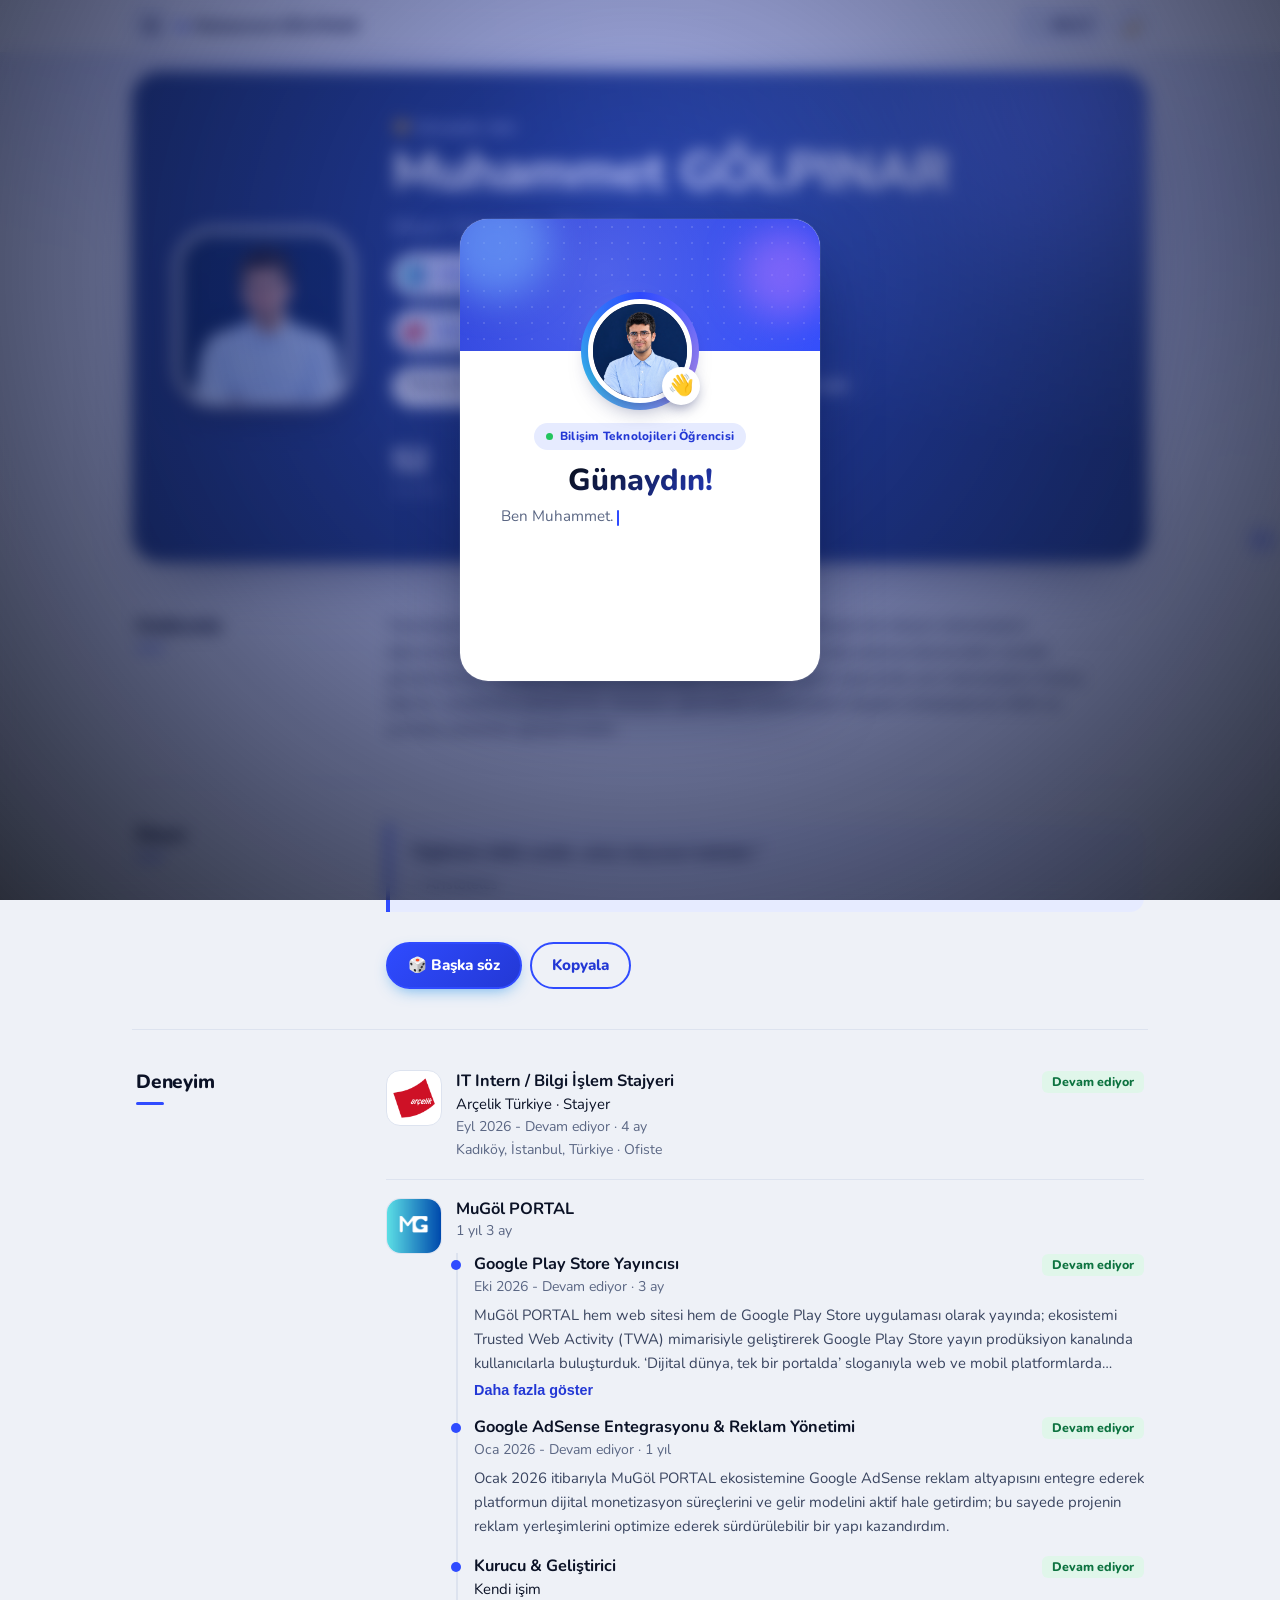
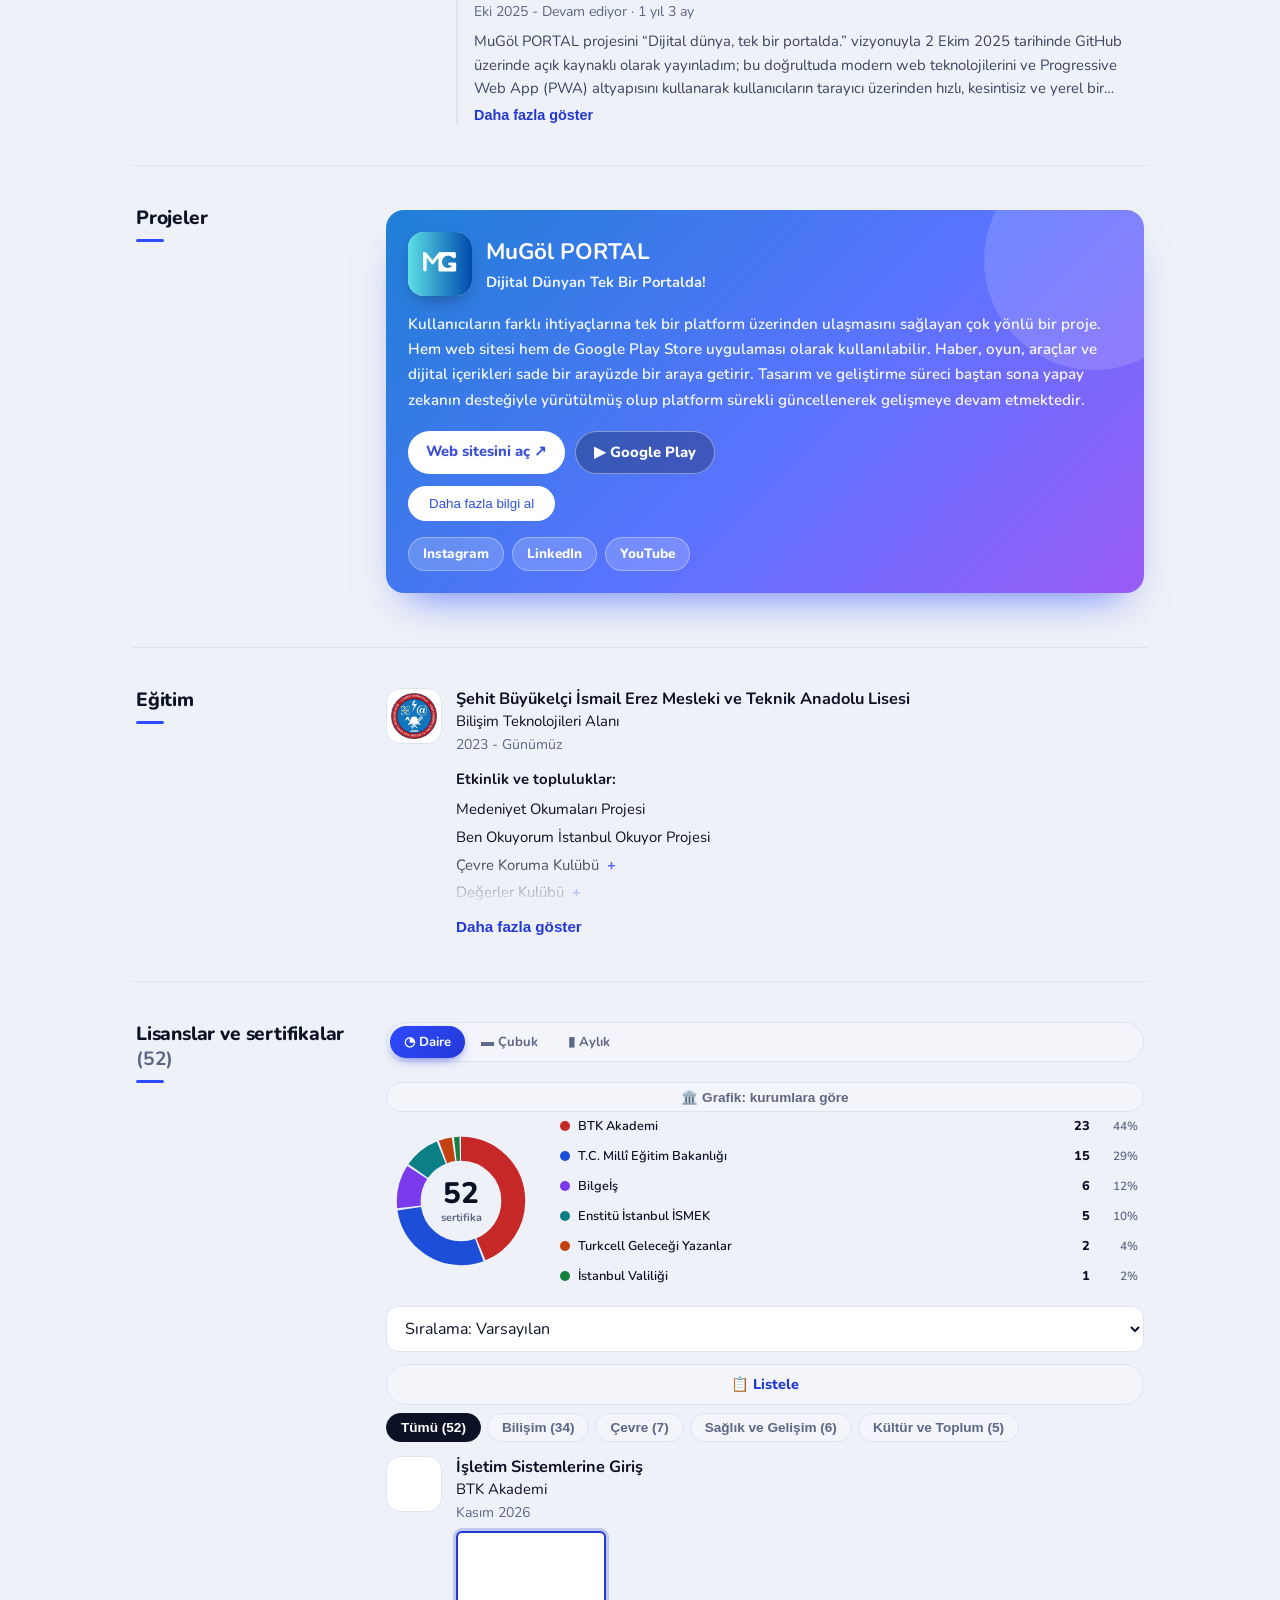
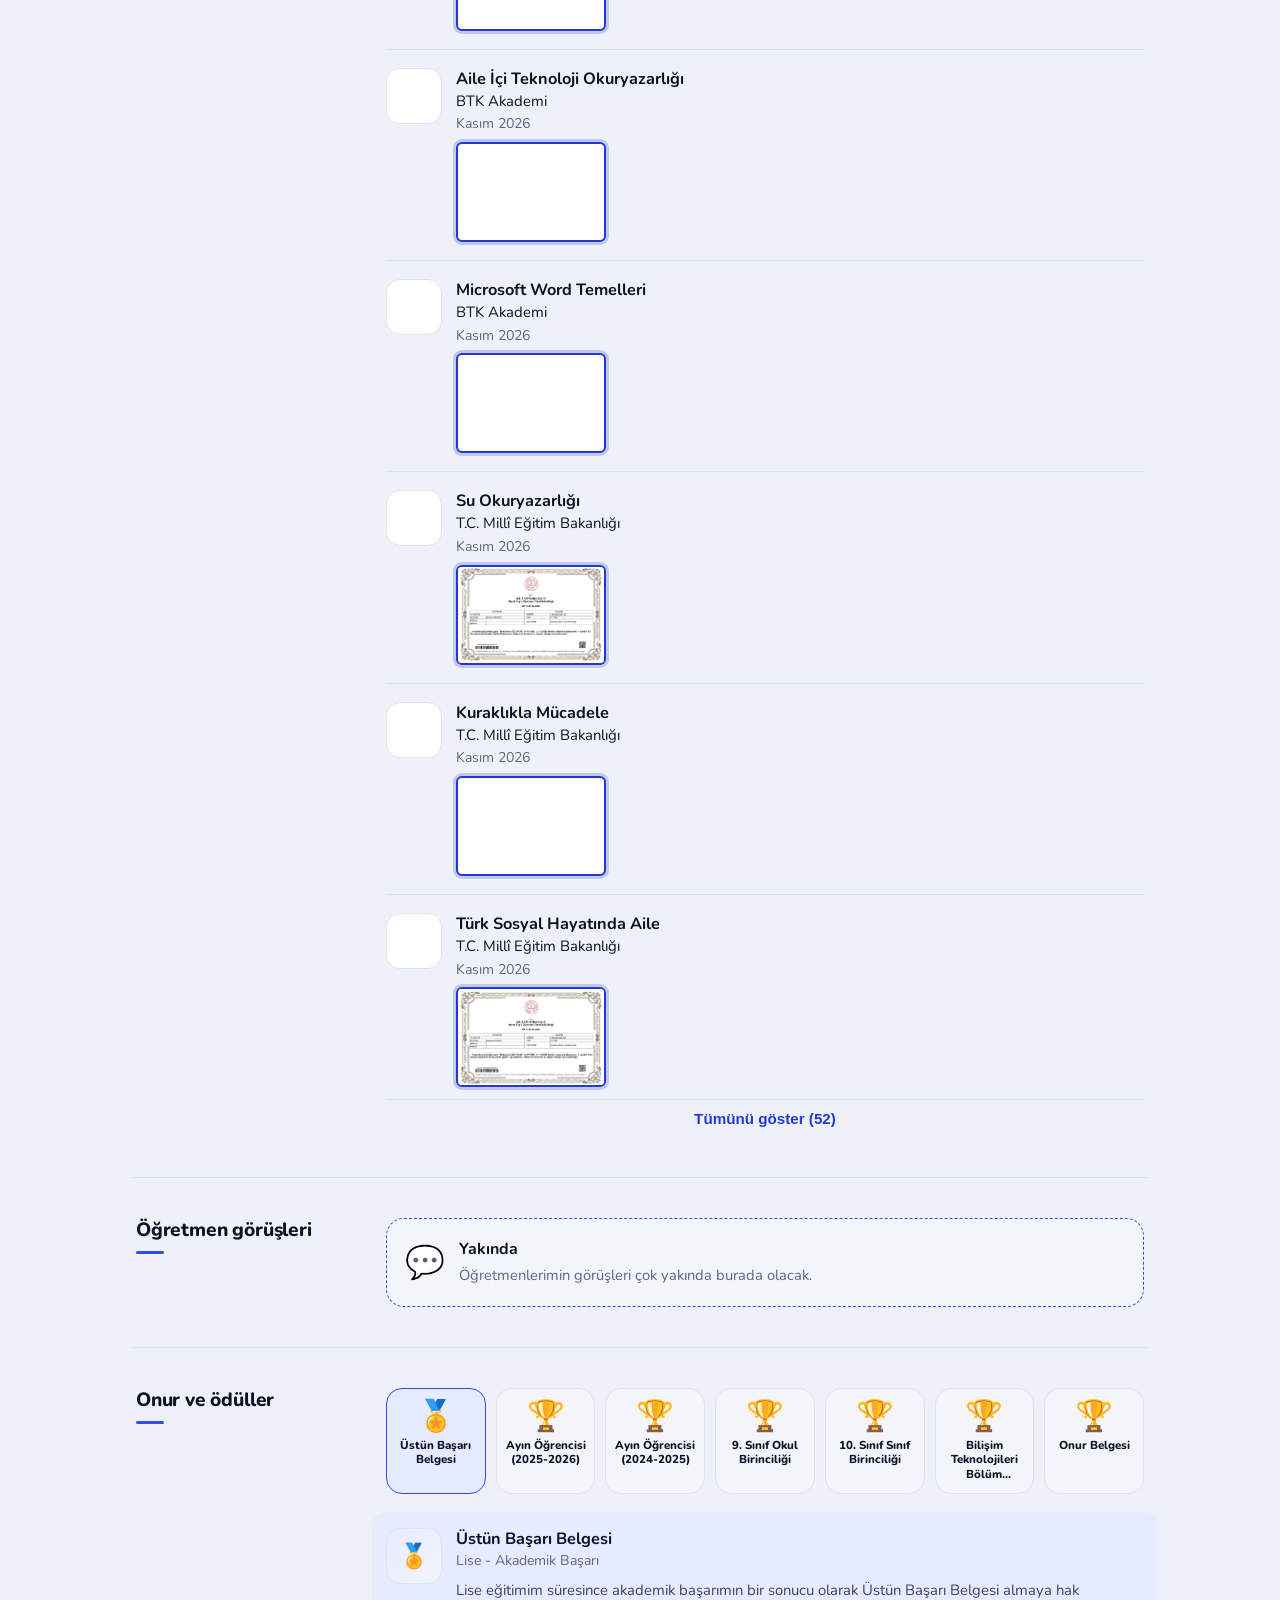
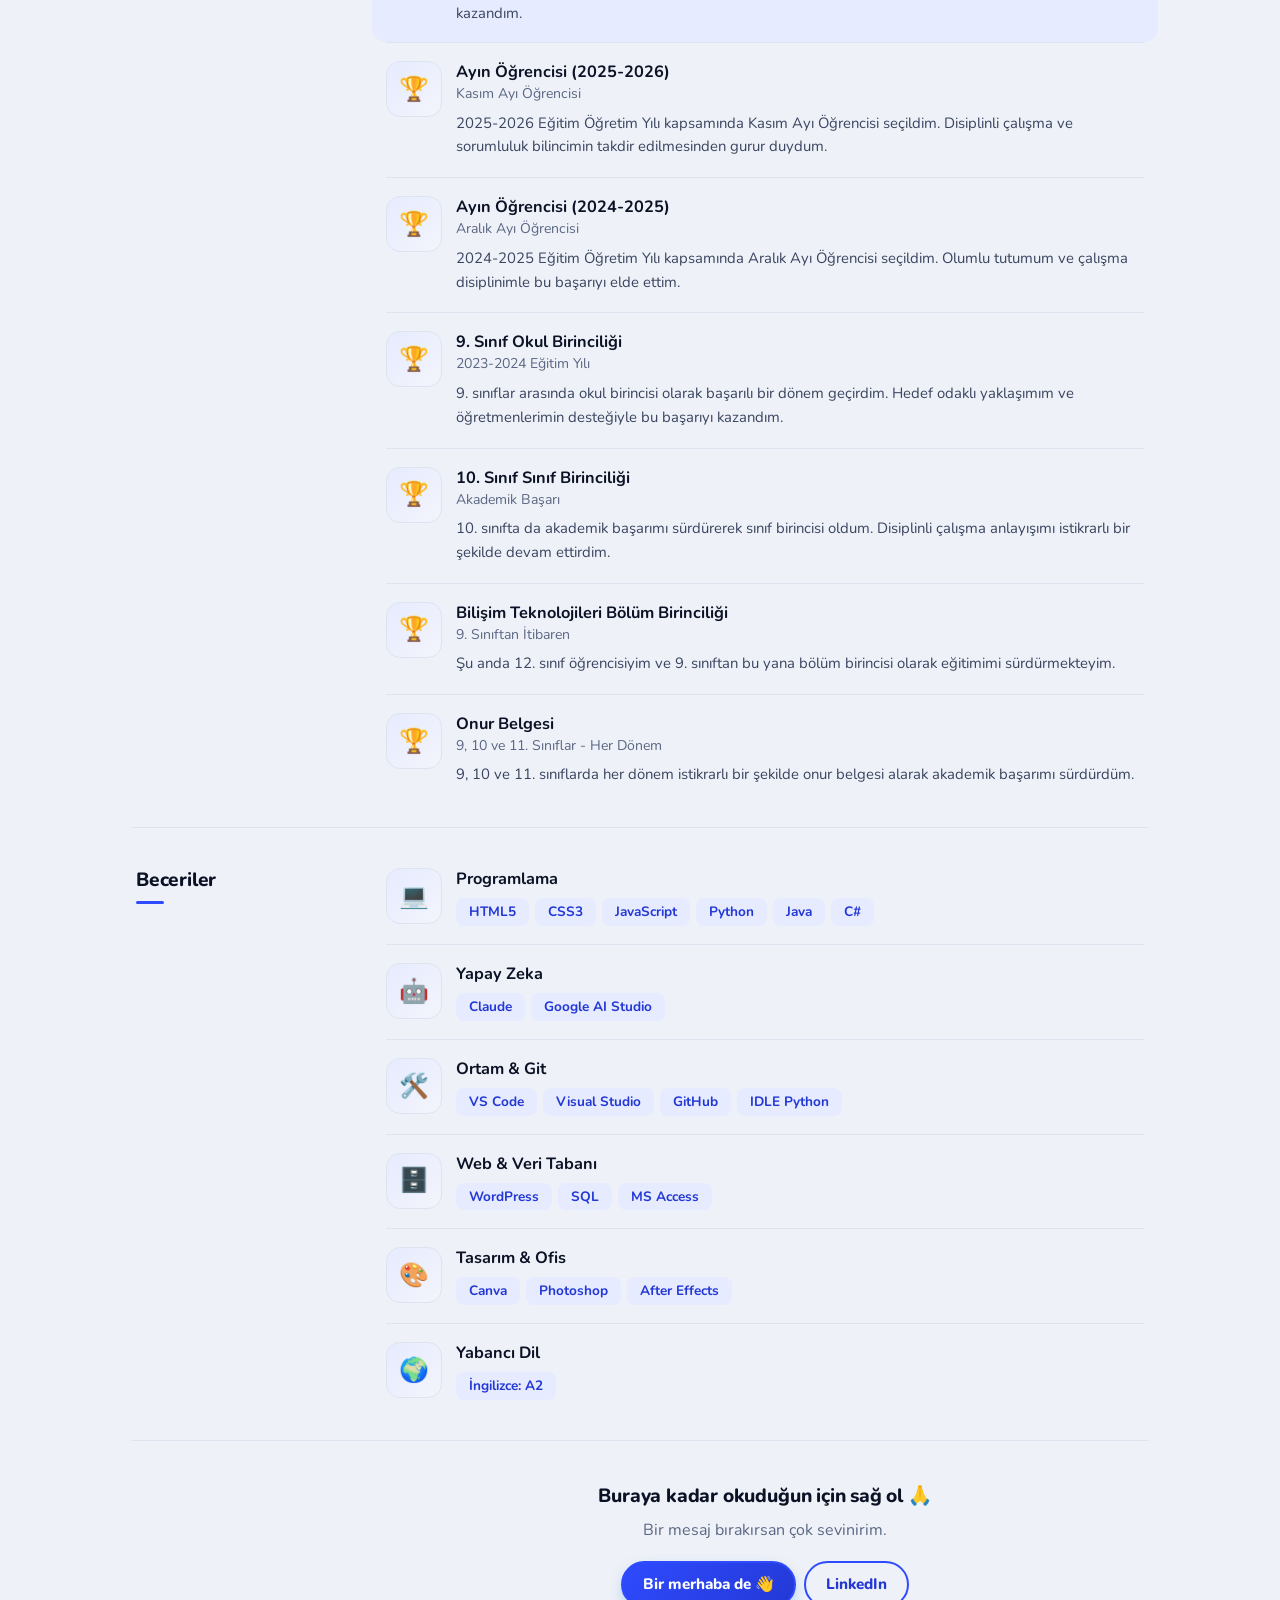
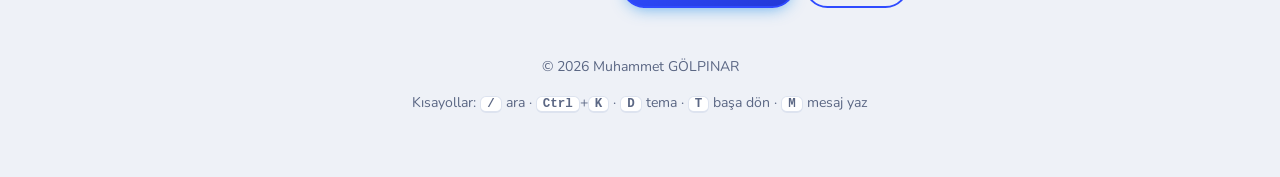
==== commit cc5ffc63: "Add files via upload" ====
--- a/index.html
+++ b/index.html
@@ -16,7 +16,7 @@
 <title>Muhammet GÖLPINAR – MuGöl PORTAL Kurucusu | İsmail Erez MTAL Bilişim</title>
 <link rel="canonical" href="https://muhammetgolpinar.github.io/">
 <meta name="robots" content="index,follow,max-snippet:-1,max-image-preview:large"><meta name="googlebot" content="index,follow"><meta name="author" content="Muhammet GÖLPINAR"><meta property="og:locale" content="tr_TR"><meta name="twitter:title" content="Muhammet GÖLPINAR – MuGöl PORTAL Kurucusu"><meta name="twitter:description" content="Şehit Büyükelçi İsmail Erez MTAL Bilişim Teknolojileri öğrencisi; MuGöl PORTAL kurucusu ve geliştiricisi."><meta name="twitter:image" content="https://muhammetgolpinar.github.io/profil.jpg">
-<script type="application/ld+json">{"@context":"https://schema.org","@graph":[{"@type":"WebSite","@id":"https://muhammetgolpinar.github.io/#site","url":"https://muhammetgolpinar.github.io/","name":"Muhammet GÖLPINAR","alternateName":["MuGöl","MuGöl PORTAL","MuGöl Portal","Mugol","Muhammet Gölpınar","Muhammet Golpinar"],"inLanguage":"tr","publisher":{"@id":"https://muhammetgolpinar.github.io/#kisi"}},{"@type":"Person","@id":"https://muhammetgolpinar.github.io/#kisi","name":"Muhammet GÖLPINAR","alternateName":["Muhammet Gölpınar","Muhammet Golpinar"],"jobTitle":"MuGöl PORTAL Kurucusu ve Geliştiricisi","description":"MuGöl PORTAL kurucusu ve geliştiricisi; Şehit Büyükelçi İsmail Erez Mesleki ve Teknik Anadolu Lisesi Bilişim Teknolojileri öğrencisi.","knowsAbout":["Web geliştirme","Bilişim Teknolojileri","MuGöl PORTAL","Yazılım"],"alumniOf":{"@type":"EducationalOrganization","name":"Şehit Büyükelçi İsmail Erez Mesleki ve Teknik Anadolu Lisesi","alternateName":["İsmail Erez","Ismail Erez","İsmail Erez Mesleki ve Teknik Anadolu Lisesi"]},"url":"https://muhammetgolpinar.github.io/","image":"https://muhammetgolpinar.github.io/profil.jpg","email":"muhammetgolpinar@gmail.com","founder":{"@id":"https://mugol-portal.github.io/#kurum"},"worksFor":{"@id":"https://mugol-portal.github.io/#kurum"},"sameAs":["https://mugol-portal.github.io","https://www.linkedin.com/in/muhammet-g%C3%B6lpinar-10875a379"]},{"@type":"Organization","@id":"https://mugol-portal.github.io/#kurum","name":"MuGöl PORTAL","alternateName":"MuGöl Portal","url":"https://mugol-portal.github.io","logo":"https://muhammetgolpinar.github.io/logo.png","slogan":"Dijital dünya, tek bir portalda.","founder":{"@id":"https://muhammetgolpinar.github.io/#kisi"},"sameAs":["https://play.google.com/store/apps/details?id=com.mugol.portal2","https://www.instagram.com/mugol_portal","https://www.linkedin.com/company/mug%C3%B6l-portal/","https://youtube.com/@mugolportal"]}]}</script>
+<script type="application/ld+json">{"@context":"https://schema.org","@graph":[{"@type":"WebSite","@id":"https://muhammetgolpinar.github.io/#site","url":"https://muhammetgolpinar.github.io/","name":"Muhammet GÖLPINAR","alternateName":["MuGöl","MuGöl PORTAL","MuGöl Portal","Mugol","Muhammet Gölpınar","Muhammet Golpinar"],"inLanguage":"tr","publisher":{"@id":"https://muhammetgolpinar.github.io/#kisi"}},{"@type":"Person","@id":"https://muhammetgolpinar.github.io/#kisi","name":"Muhammet GÖLPINAR","alternateName":["Muhammet Gölpınar","Muhammet Golpinar"],"jobTitle":"MuGöl PORTAL Kurucusu ve Geliştiricisi","description":"MuGöl PORTAL kurucusu ve geliştiricisi; Şehit Büyükelçi İsmail Erez Mesleki ve Teknik Anadolu Lisesi Bilişim Teknolojileri öğrencisi.","knowsAbout":["Web geliştirme","Bilişim Teknolojileri","MuGöl PORTAL","Yazılım"],"alumniOf":{"@type":"EducationalOrganization","name":"Şehit Büyükelçi İsmail Erez Mesleki ve Teknik Anadolu Lisesi","alternateName":["İsmail Erez","Ismail Erez","İsmail Erez Mesleki ve Teknik Anadolu Lisesi"]},"url":"https://muhammetgolpinar.github.io/","image":"https://muhammetgolpinar.github.io/profil.jpg","email":"muhammetgolpinar@gmail.com","founder":{"@id":"https://mugol-portal.github.io/#kurum"},"worksFor":{"@id":"https://mugol-portal.github.io/#kurum"},"sameAs":["https://mugol-portal.github.io","https://www.linkedin.com/in/muhammet-g%C3%B6lpinar-10875a379"]},{"@type":"Organization","@id":"https://mugol-portal.github.io/#kurum","name":"MuGöl PORTAL","alternateName":"MuGöl Portal","url":"https://mugol-portal.github.io","logo":"https://muhammetgolpinar.github.io/logolar/logo.png","slogan":"Dijital dünya, tek bir portalda.","founder":{"@id":"https://muhammetgolpinar.github.io/#kisi"},"sameAs":["https://play.google.com/store/apps/details?id=com.mugol.portal2","https://www.instagram.com/mugol_portal","https://www.linkedin.com/company/mug%C3%B6l-portal/","https://youtube.com/@mugolportal"]}]}</script>
 <link rel="stylesheet" href="styles.css">
 
 
@@ -39,7 +39,7 @@
     <noscript><div style="padding:16px;font:16px/1.5 sans-serif"><h1>Muhammet GÖLPINAR</h1><p>MuGöl PORTAL kurucusu ve geliştiricisi. Şehit Büyükelçi İsmail Erez Mesleki ve Teknik Anadolu Lisesi Bilişim Teknolojileri Alanı öğrencisi (2023 - Günümüz). Projeler: <a href="https://mugol-portal.github.io">MuGöl PORTAL</a>.</p></div></noscript>
     <h1><span>Muhammet</span> <span>GÖLPINAR</span></h1>
     <p class="head">Bilişim Teknolojileri Öğrencisi</p>
-    <p class="now"><img class="ux-lg" src="arcelik.png" alt="" onerror="this.remove()"><span>Şu an: Arçelik Türkiye’de Bilgi İşlem Stajyeri</span></p>
+    <p class="now"><img class="ux-lg" src="logolar/arcelik.png" alt="" onerror="this.remove()"><span>Şu an: Arçelik Türkiye’de Bilgi İşlem Stajyeri</span></p>
     <div class="btns">
       <a class="btn fill" href="mailto:muhammetgolpinar@gmail.com">Mesaj gönder</a>
       <a class="btn out" href="https://www.linkedin.com/in/muhammet-g%C3%B6lpinar-10875a379" target="_blank" rel="noopener">LinkedIn</a>
@@ -64,7 +64,7 @@
 <section class="card pad" id="projeler">
   <h2>Projeler</h2>
   <div class="row">
-    <div class="logo"><img src="logo.png" alt="MuGöl PORTAL" onerror="this.outerHTML='🌐'"></div>
+    <div class="logo"><img src="logolar/logo.png" alt="MuGöl PORTAL" onerror="this.outerHTML='🌐'"></div>
     <div>
       <h3>MuGöl PORTAL</h3>
       <div class="m">Kişisel proje · Web sitesi ve Google Play Store uygulaması · Yapay zeka destekli</div>
@@ -124,7 +124,7 @@
 
 
 
-<dialog class="askd" id="qrd" aria-label="QR kodum"><button class="askx" id="qrx" type="button" aria-label="Kapat">✕</button><div class="ask" style="text-align:center"><h2 style="margin:0 0 6px">QR kodum</h2><p class="sm" style="margin:0 0 14px">Telefonunla okut, portfolyoma ulaş.</p><img id="qri" alt="Muhammet GÖLPINAR QR kodu" style="width:min(260px,100%);height:auto;border-radius:16px;background:#fff;padding:10px;display:block;margin:0 auto 14px" onerror="this.hidden=true;document.getElementById('qrh').hidden=false"><p id="qrh" class="sm" hidden>QR görseli bulunamadı. qr.png dosyasını index.html ile aynı klasöre koy.</p><a class="dcopy" id="qra" href="qr.png" download="muhammet-golpinar-qr.png" style="display:block;text-align:center;text-decoration:none">PNG indir</a></div></dialog>
+<dialog class="askd" id="qrd" aria-label="QR kodum"><button class="askx" id="qrx" type="button" aria-label="Kapat">✕</button><div class="ask" style="text-align:center"><h2 style="margin:0 0 6px">QR kodum</h2><p class="sm" style="margin:0 0 14px">Telefonunla okut, portfolyoma ulaş.</p><img id="qri" alt="Muhammet GÖLPINAR QR kodu" style="width:min(260px,100%);height:auto;border-radius:16px;background:#fff;padding:10px;display:block;margin:0 auto 14px" onerror="this.hidden=true;document.getElementById('qrh').hidden=false"><p id="qrh" class="sm" hidden>QR görseli bulunamadı. logolar/qr.png dosyası bulunamadı.</p><a class="dcopy" id="qra" href="logolar/qr.png" download="muhammet-golpinar-qr.png" style="display:block;text-align:center;text-decoration:none">PNG indir</a></div></dialog>
 
 <dialog class="lbd" id="lbd" aria-label="Ekran görüntüsü"><button class="lbx" id="lbx" type="button" aria-label="Kapat">✕</button><button class="lbp" id="lbp" type="button" aria-label="Önceki">‹</button><button class="lbn" id="lbn" type="button" aria-label="Sonraki">›</button><div class="lbs" id="lbs"><img id="lbi" alt="MuGöl PORTAL ekran görüntüsü"></div><div class="lbc" id="lbc"></div></dialog>
 <dialog class="rzd" id="rzd" aria-label="Başarı detayı"><button class="rzk" id="rzk" type="button" aria-label="Kapat">✕</button><div class="rzi" id="rzi"></div><h3 id="rzh"></h3><div class="m" id="rzm"></div><p id="rzp"></p></dialog>
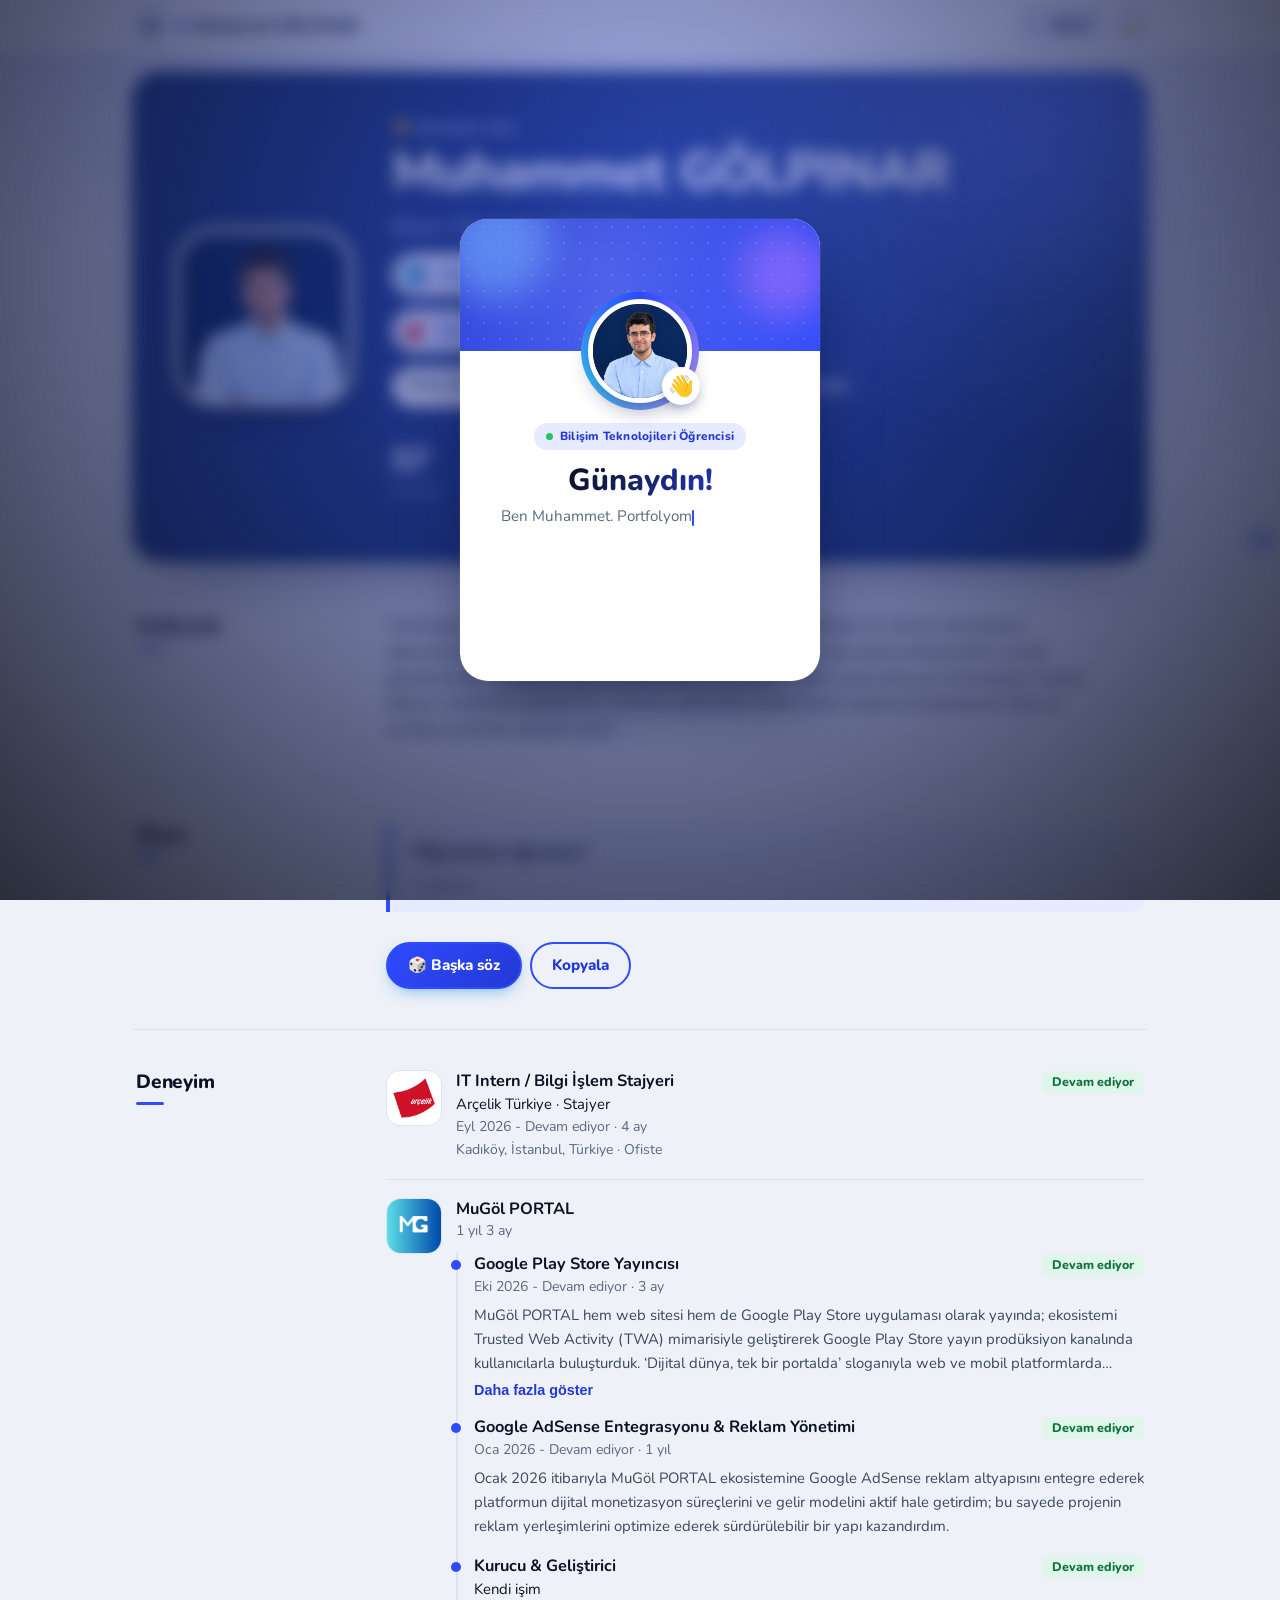
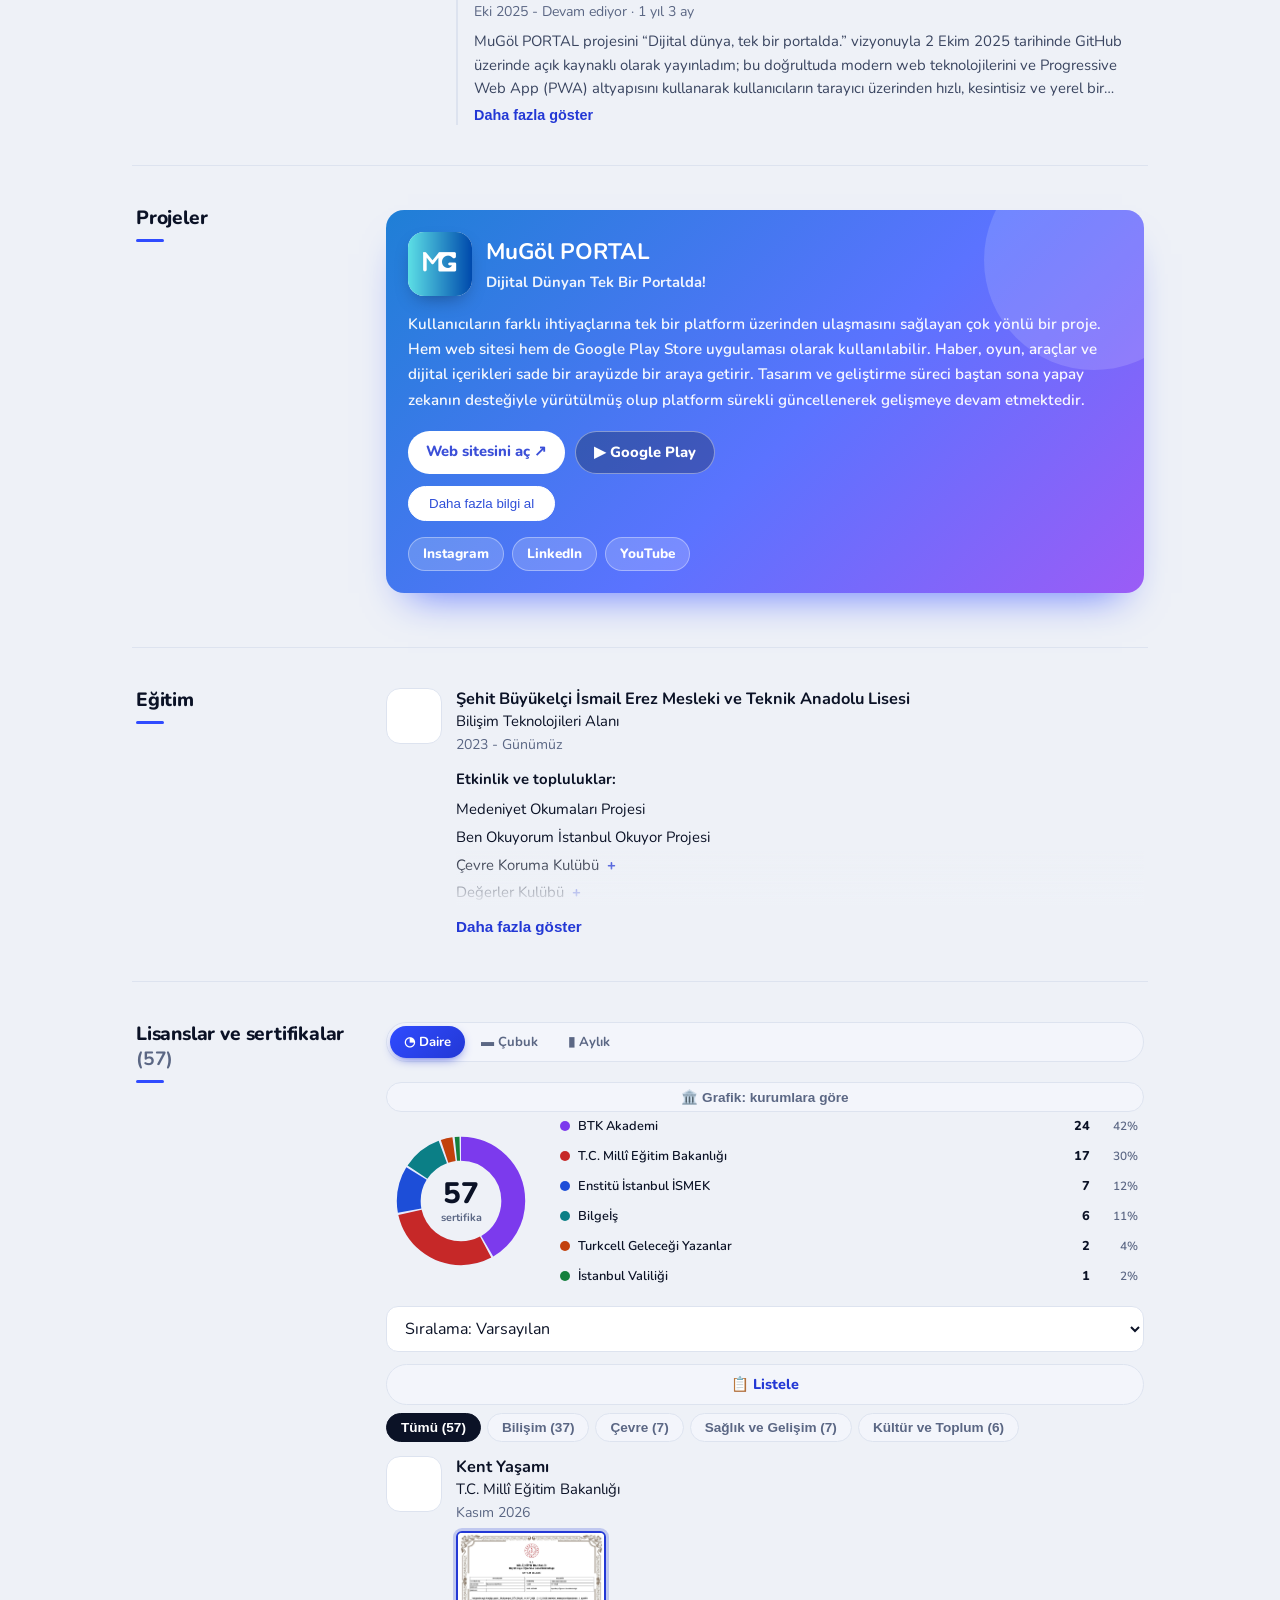
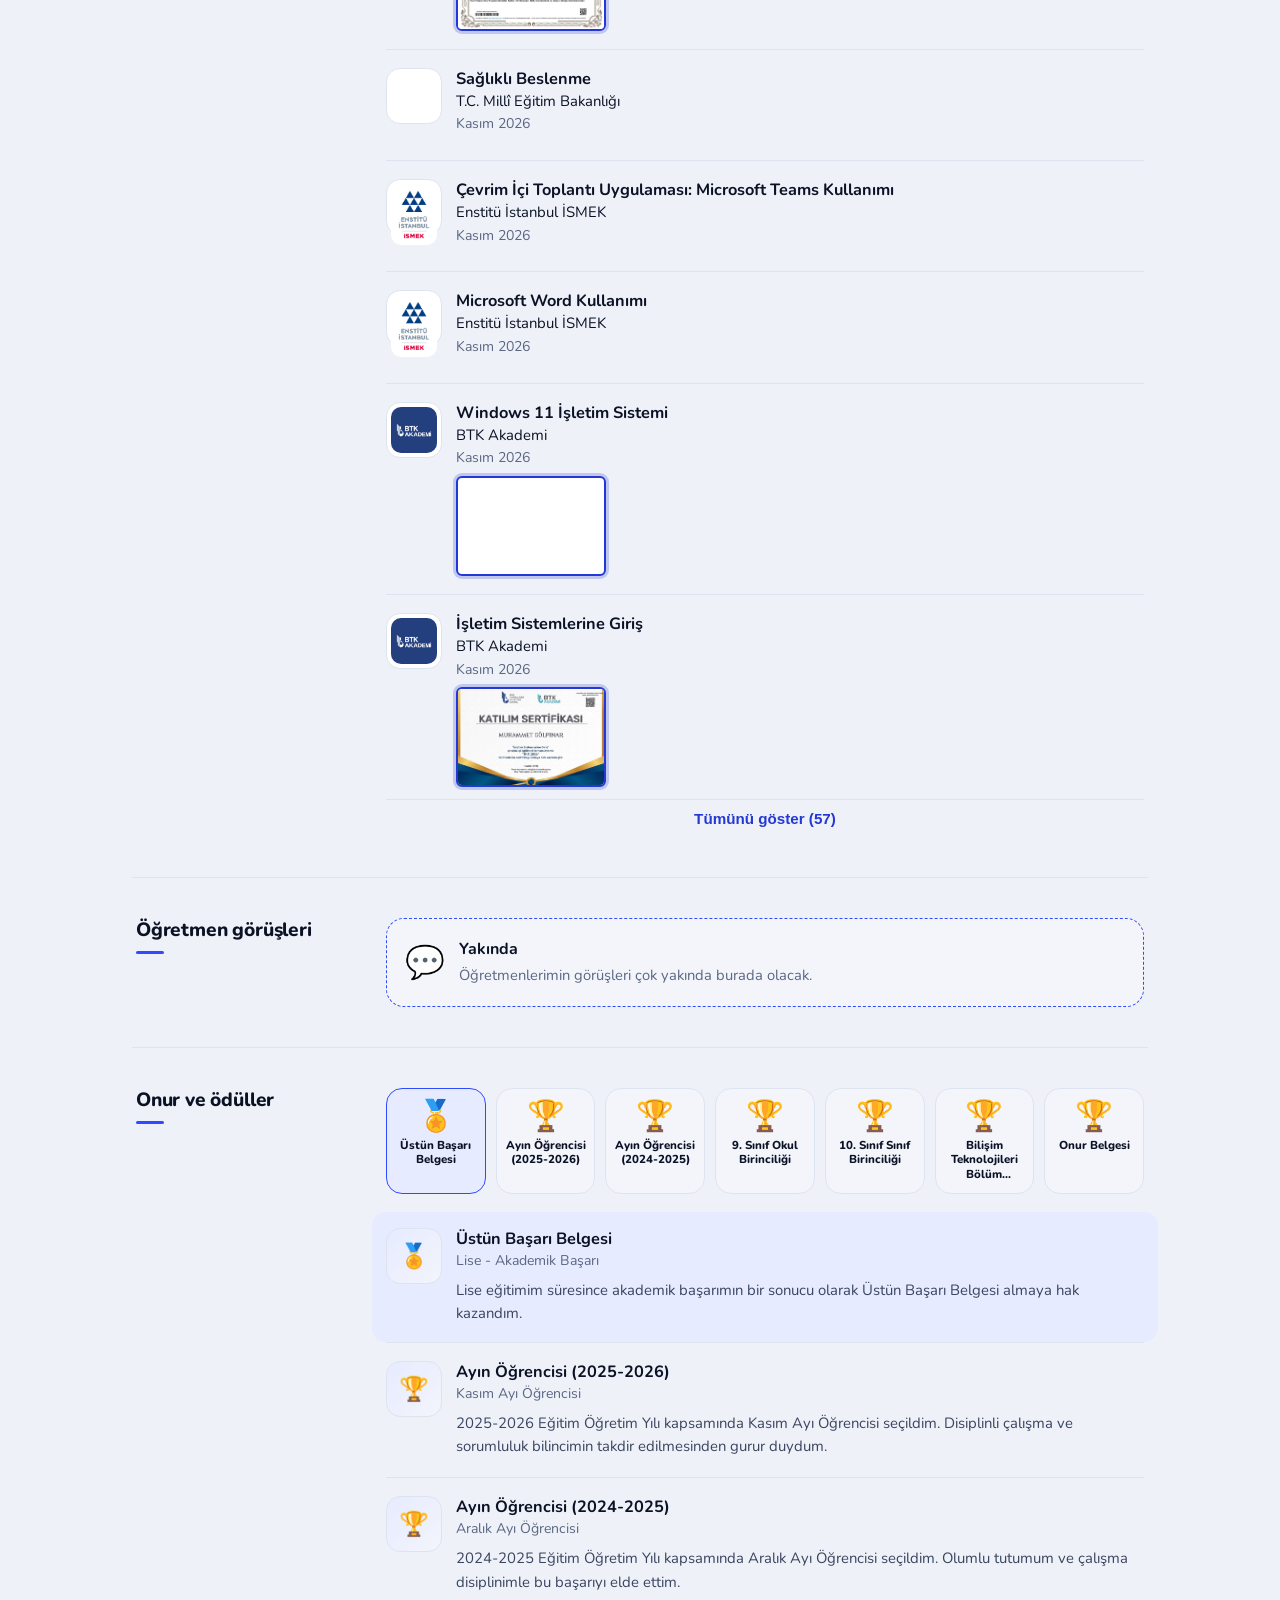
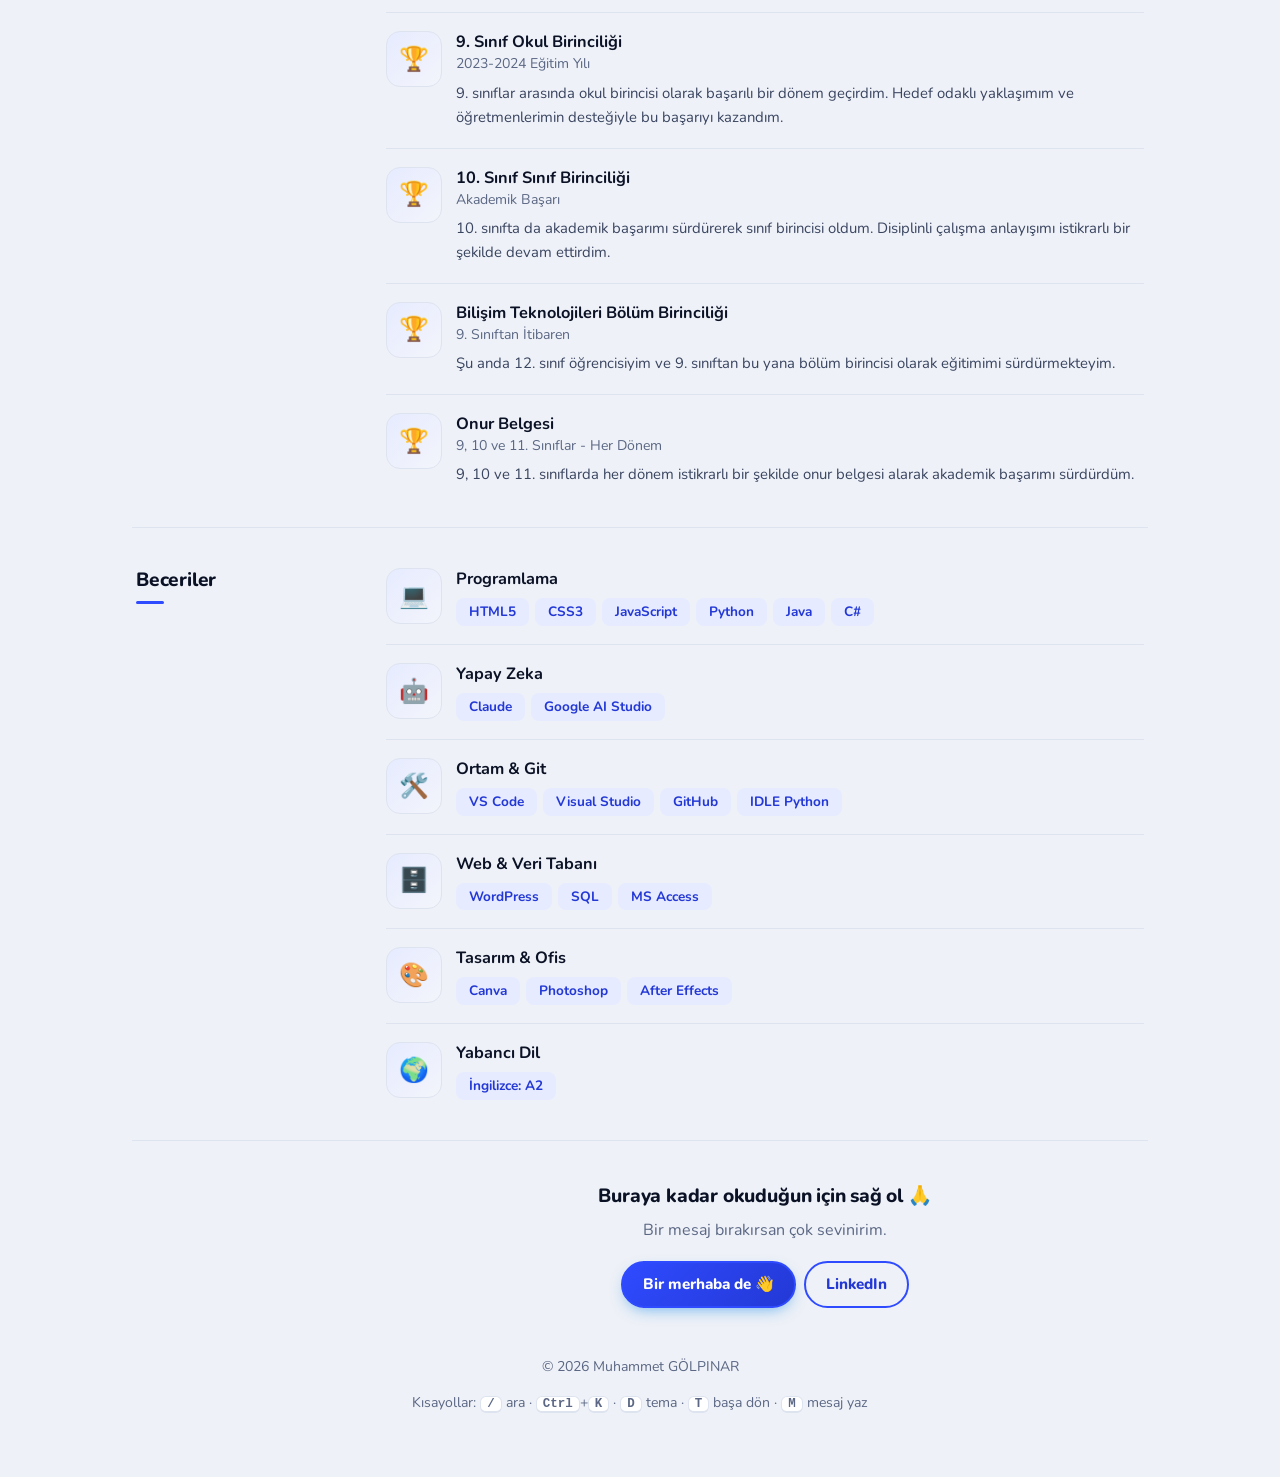
==== commit 5d1b1efa: "Add files via upload" ====
--- a/index.html
+++ b/index.html
@@ -27,7 +27,7 @@
 <aside class="drawer" id="drawer" aria-label="Menü" inert><div class="dh"><span>Menü</span><button class="mbtn" id="mnc" type="button" aria-label="Menüyü kapat"><svg width="18" height="18" viewBox="0 0 20 20" aria-hidden="true"><path d="M4 4l12 12M16 4L4 16" stroke="currentColor" stroke-width="2" stroke-linecap="round" fill="none"/></svg></button></div><div class="gs"><input id="gara" type="search" placeholder="Sitede ara" aria-label="Sitede ara" autocomplete="off"></div><div class="gsn" id="gsonuc" aria-live="polite" hidden></div><nav><a href="#hakkinda">Hakkında</a><a href="#deneyim">Deneyim</a><a href="#projeler">Projeler</a><a href="#egitim">Eğitim</a><a href="#sertifikalar">Sertifikalar</a><a href="#ogretmen">Öğretmen görüşleri</a><a href="#basarilar">Başarılar</a><a href="#beceriler">Beceriler</a></nav><div class="dtools" id="dtools"><details class="ayar"><summary>⚙️ Ayarlar</summary><div class="ap"><div class="dt"><span>Tema</span><div class="seg"><button type="button" data-th="light">Açık</button><button type="button" data-th="dark">Koyu</button><button type="button" data-th="auto">Sistem</button></div></div><div class="dt"><span>Vurgu rengi</span><div class="sw"><button type="button" data-ac="mavi" style="background:#2f4bff" aria-label="Mavi"></button><button type="button" data-ac="turkuaz" style="background:#0b7f86" aria-label="Turkuaz"></button><button type="button" data-ac="mor" style="background:#7c3aed" aria-label="Mor"></button><button type="button" data-ac="yesil" style="background:#15803d" aria-label="Yeşil"></button><button type="button" data-ac="turuncu" style="background:#c2410c" aria-label="Turuncu"></button></div></div><div class="dt"><span>Yazı boyutu</span><div class="fz"><button type="button" data-fs="-" aria-label="Yazıyı küçült">A−</button><button type="button" data-fs="0" aria-label="Varsayılan boyut">A</button><button type="button" data-fs="+" aria-label="Yazıyı büyüt">A+</button></div></div><div class="dt"><span>Animasyonlar</span><div class="seg"><button type="button" data-mo="on">Açık</button><button type="button" data-mo="off">Kapalı</button></div></div><div class="dt"><span>Yüksek kontrast</span><div class="seg"><button type="button" data-hc="off">Kapalı</button><button type="button" data-hc="on">Açık</button></div></div><button class="dcopy" id="ayr" type="button">Ayarları sıfırla</button></div></details><a class="dcopy" id="iqb" href="https://mugol-portal.github.io/mugol-.iq/" target="_blank" rel="noopener">MuGöl IQ</a><button class="dcopy" id="pwab" type="button" hidden>📲 Uygulamayı yükle</button><button class="dcopy" id="kartb" type="button">🪪 Dijital kartı PNG indir</button><button class="dcopy" id="qrb" type="button">📱 QR kodum</button><button class="dcopy" id="ozet" type="button">Profil özetini kopyala</button></div></aside><div class="scrim" id="scrim"></div>
 
 <main class="col">
-<section class="cover" id="kapak" aria-hidden="true"><i class="cv-r1"></i><i class="cv-r2"></i><i class="cv-f"></i><div class="cv-in"><div class="cv-av"><span>MG</span><img id="cv-img" src="profil.jpg" alt="" onerror="var l=['profil.jpeg','profil.png','profil.webp','profil.JPG'],n=+this.dataset.n||0;if(n<l.length){this.dataset.n=n+1;this.src=l[n];return}this.remove()"></div><h1 class="cv-n">Muhammet GÖLPINAR</h1><p class="cv-t">Bilişim Teknolojileri Öğrencisi</p><p class="cv-s">MuGöl PORTAL Kurucusu ve Geliştiricisi</p><div class="cv-l"><i></i><b></b><i></i></div><p class="cv-o">Şehit Büyükelçi İsmail Erez Mesleki ve Teknik Anadolu Lisesi<br>Bilişim Teknolojileri Alanı</p><div class="cv-st"><div><b id="cv-sert">50</b><span>Sertifika</span></div><div><b>70</b><span>Proje</span></div></div><div class="cv-sk"><span>HTML5</span><span>CSS3</span><span>JavaScript</span><span>Python</span><span>Java</span><span>C#</span></div><div class="cv-c"><span>muhammetgolpinar@gmail.com</span><span>muhammetgolpinar.github.io</span></div><p class="cv-d">Portfolyo · Kasım 2026</p></div></section>
+<section class="cover" id="kapak" aria-hidden="true"><i class="cv-r1"></i><i class="cv-r2"></i><i class="cv-f"></i><div class="cv-in"><div class="cv-av"><span>MG</span><img id="cv-img" src="profil.jpg" alt="" onerror="var l=['profil.jpeg','profil.png','profil.webp','profil.JPG'],n=+this.dataset.n||0;if(n<l.length){this.dataset.n=n+1;this.src=l[n];return}this.remove()"></div><h1 class="cv-n">Muhammet GÖLPINAR</h1><p class="cv-t">Bilişim Teknolojileri Öğrencisi</p><p class="cv-s">MuGöl PORTAL Kurucusu ve Geliştiricisi</p><div class="cv-l"><i></i><b></b><i></i></div><p class="cv-o">Şehit Büyükelçi İsmail Erez Mesleki ve Teknik Anadolu Lisesi<br>Bilişim Teknolojileri Alanı</p><div class="cv-st"><div><b id="cv-sert">57</b><span>Sertifika</span></div><div><b>70</b><span>Proje</span></div></div><div class="cv-sk"><span>HTML5</span><span>CSS3</span><span>JavaScript</span><span>Python</span><span>Java</span><span>C#</span></div><div class="cv-c"><span>muhammetgolpinar@gmail.com</span><span>muhammetgolpinar.github.io</span></div><p class="cv-d">Portfolyo · Kasım 2026</p></div></section>
 
 <section class="card profile">
   <div class="banner"><svg viewBox="0 0 800 170" preserveAspectRatio="xMidYMid slice" aria-hidden="true"><circle cx="680" cy="30" r="110" fill="#fff" opacity=".12"/><circle cx="560" cy="150" r="70" fill="#fff" opacity=".1"/><circle cx="90" cy="20" r="60" fill="#fff" opacity=".1"/></svg></div>
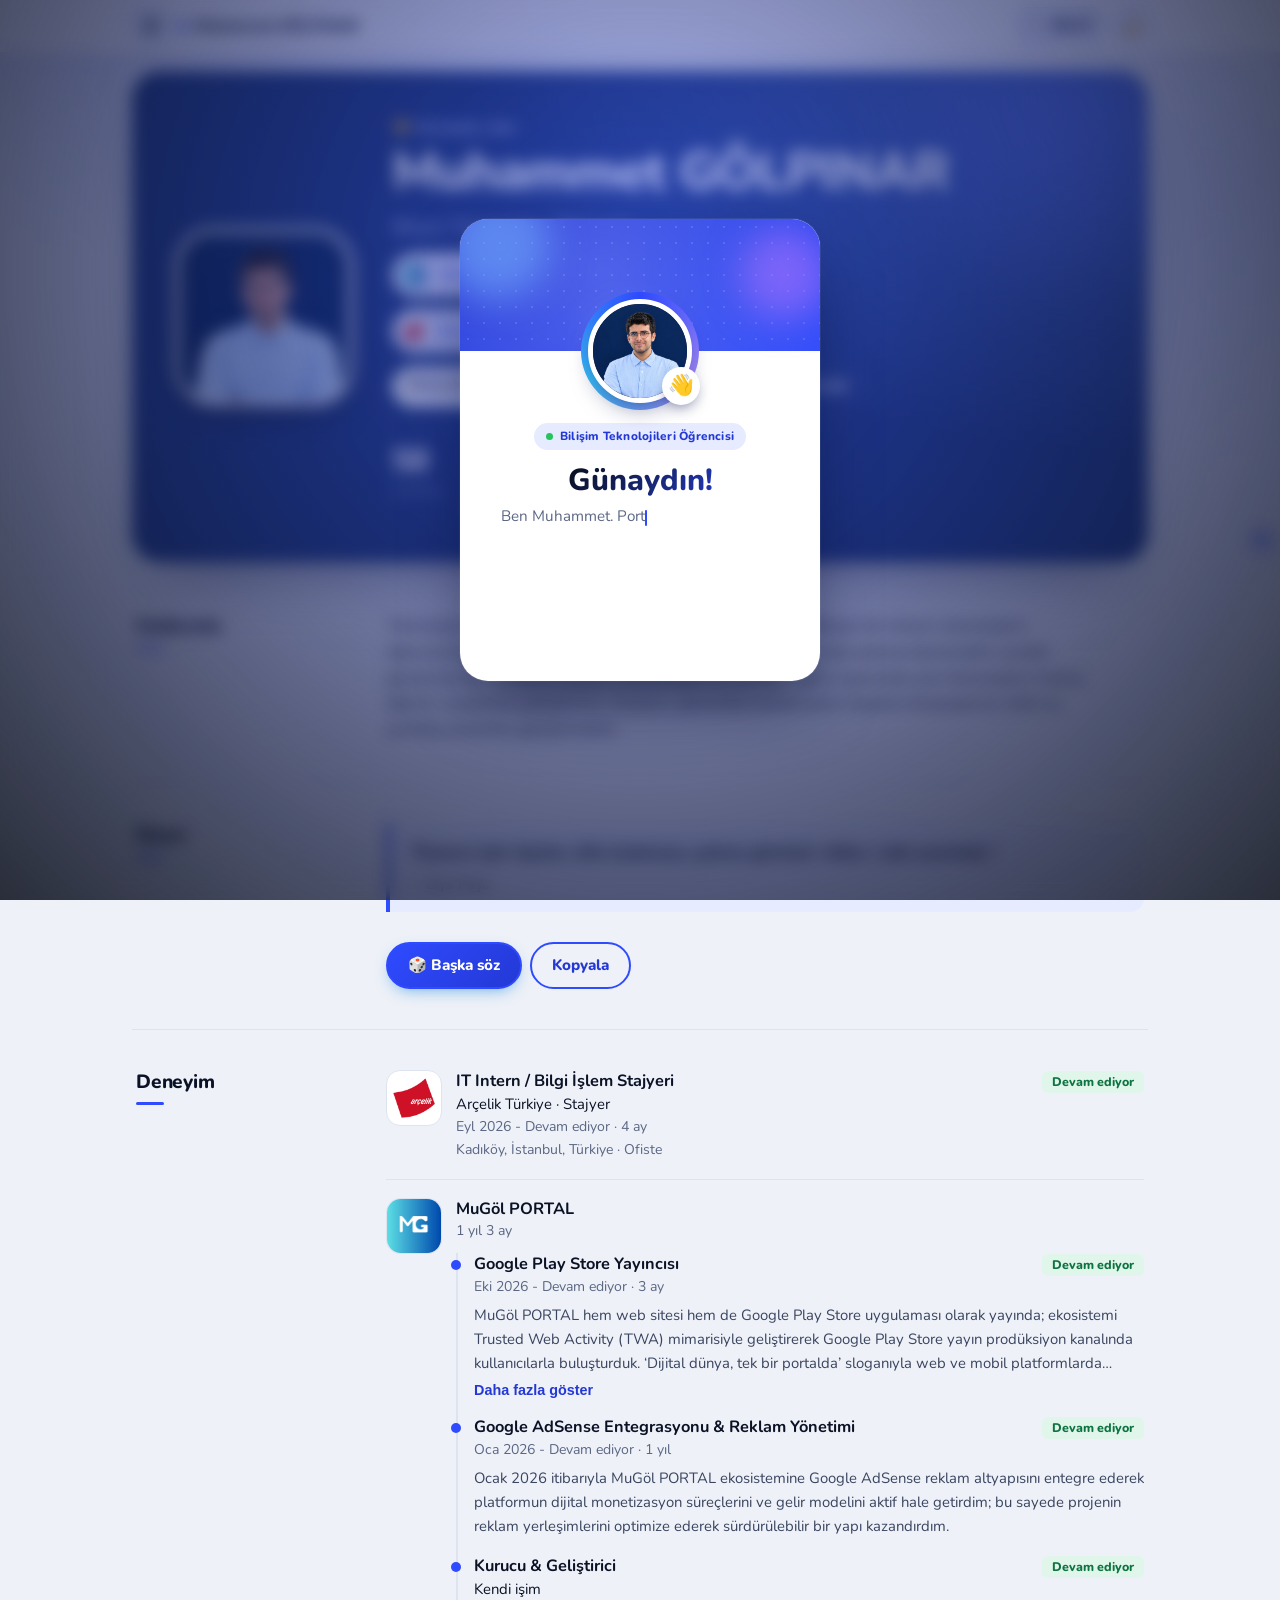
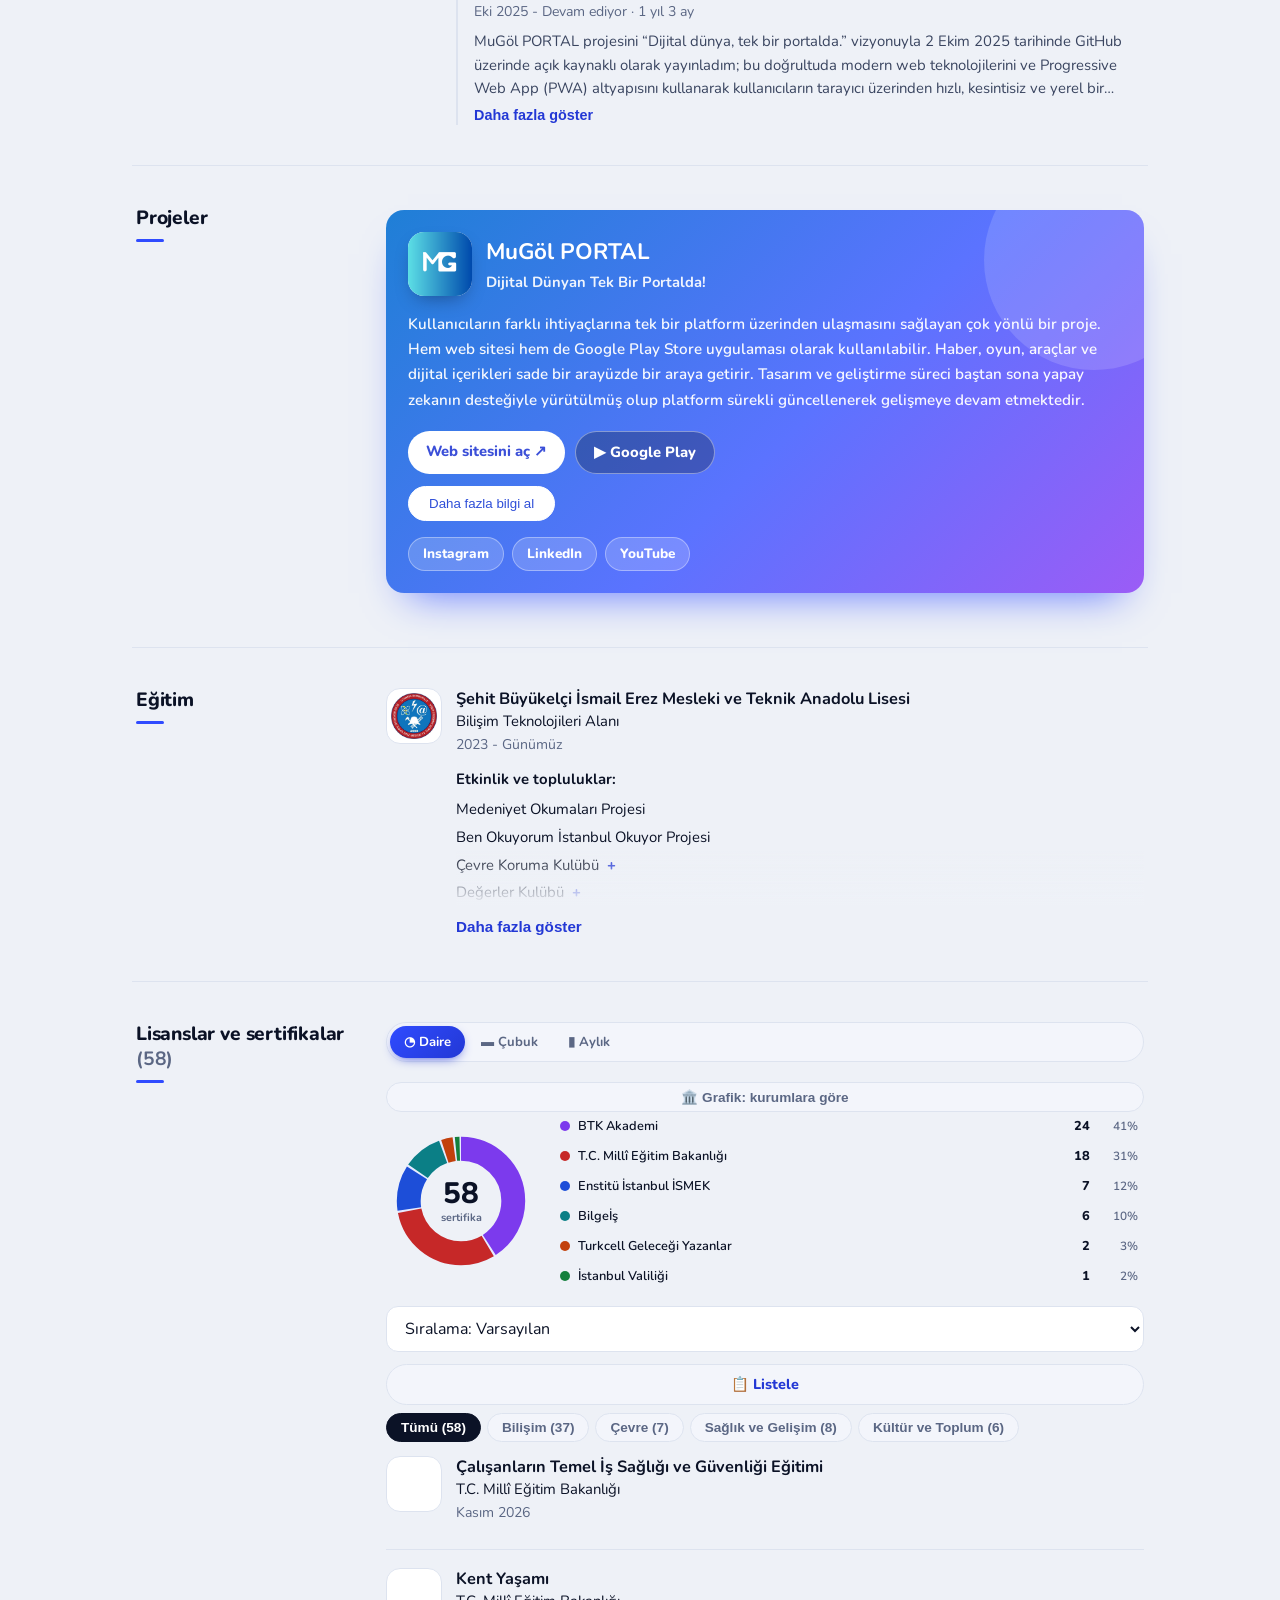
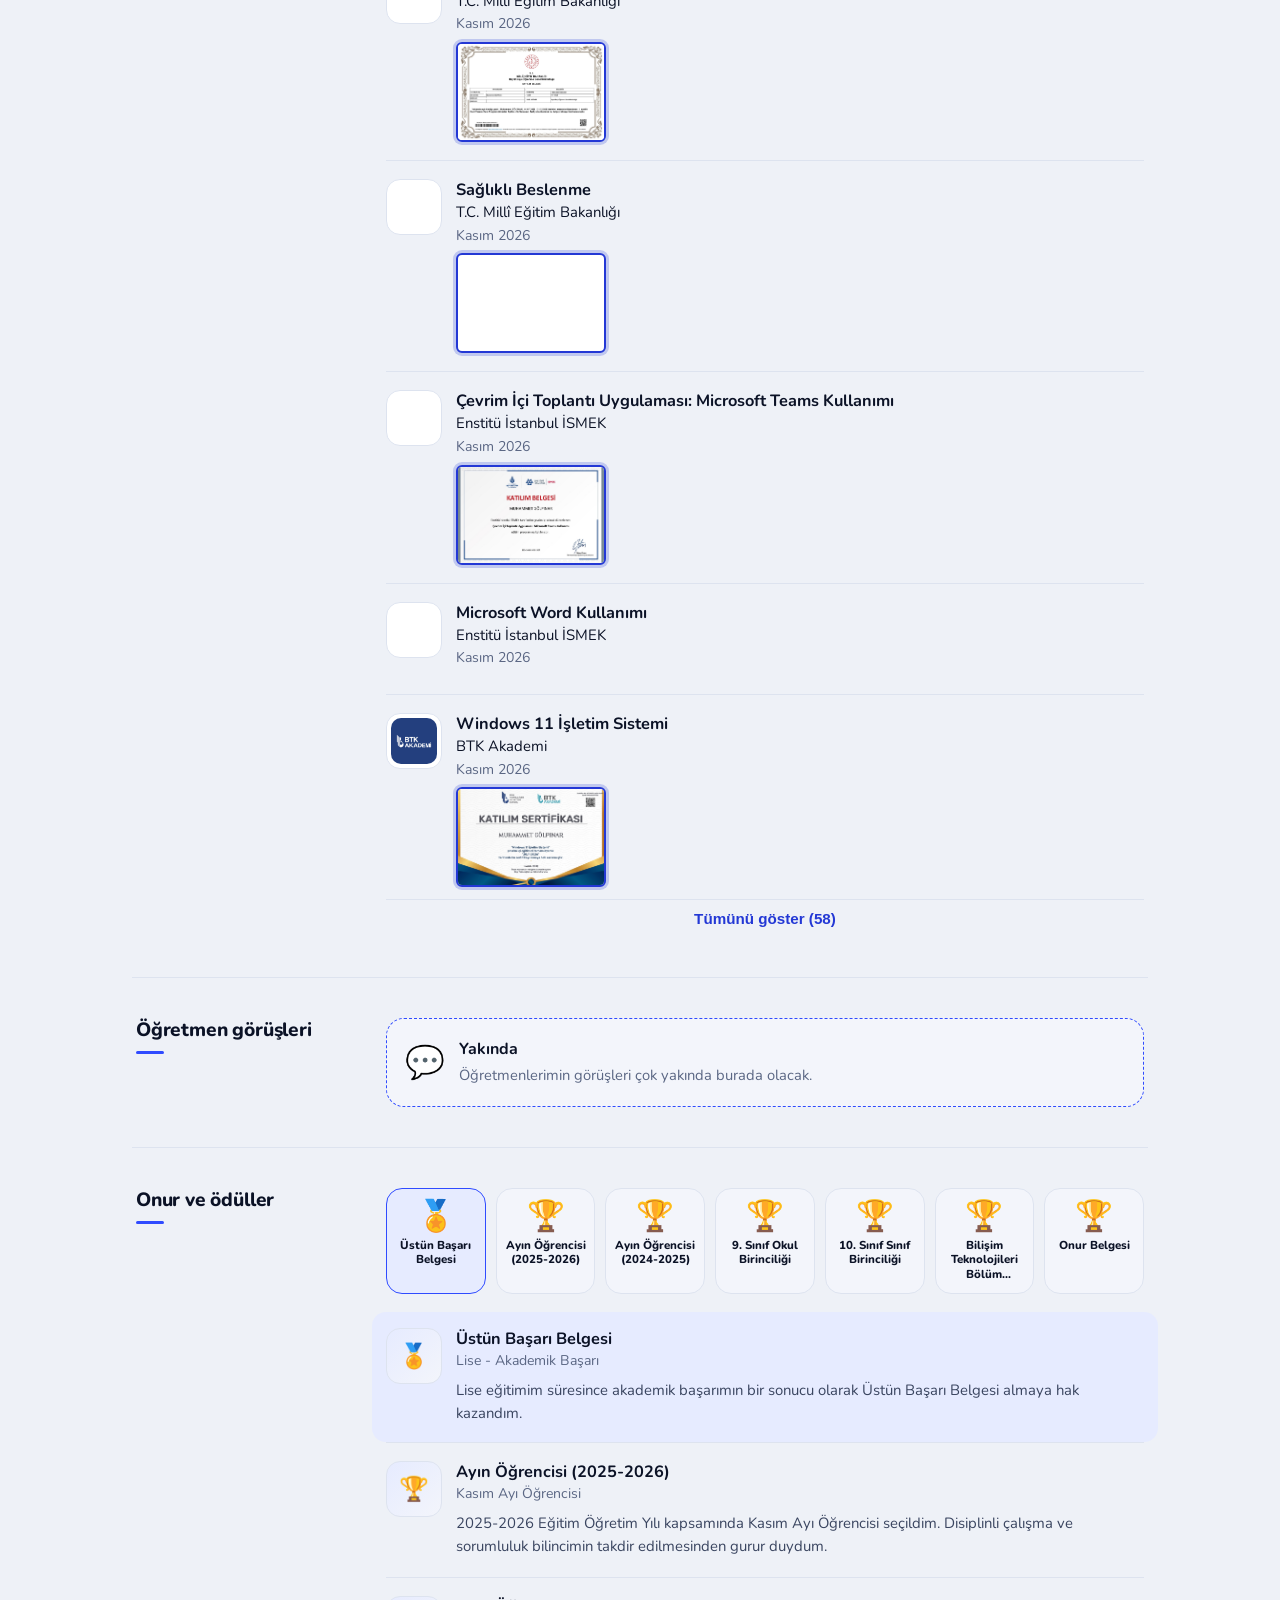
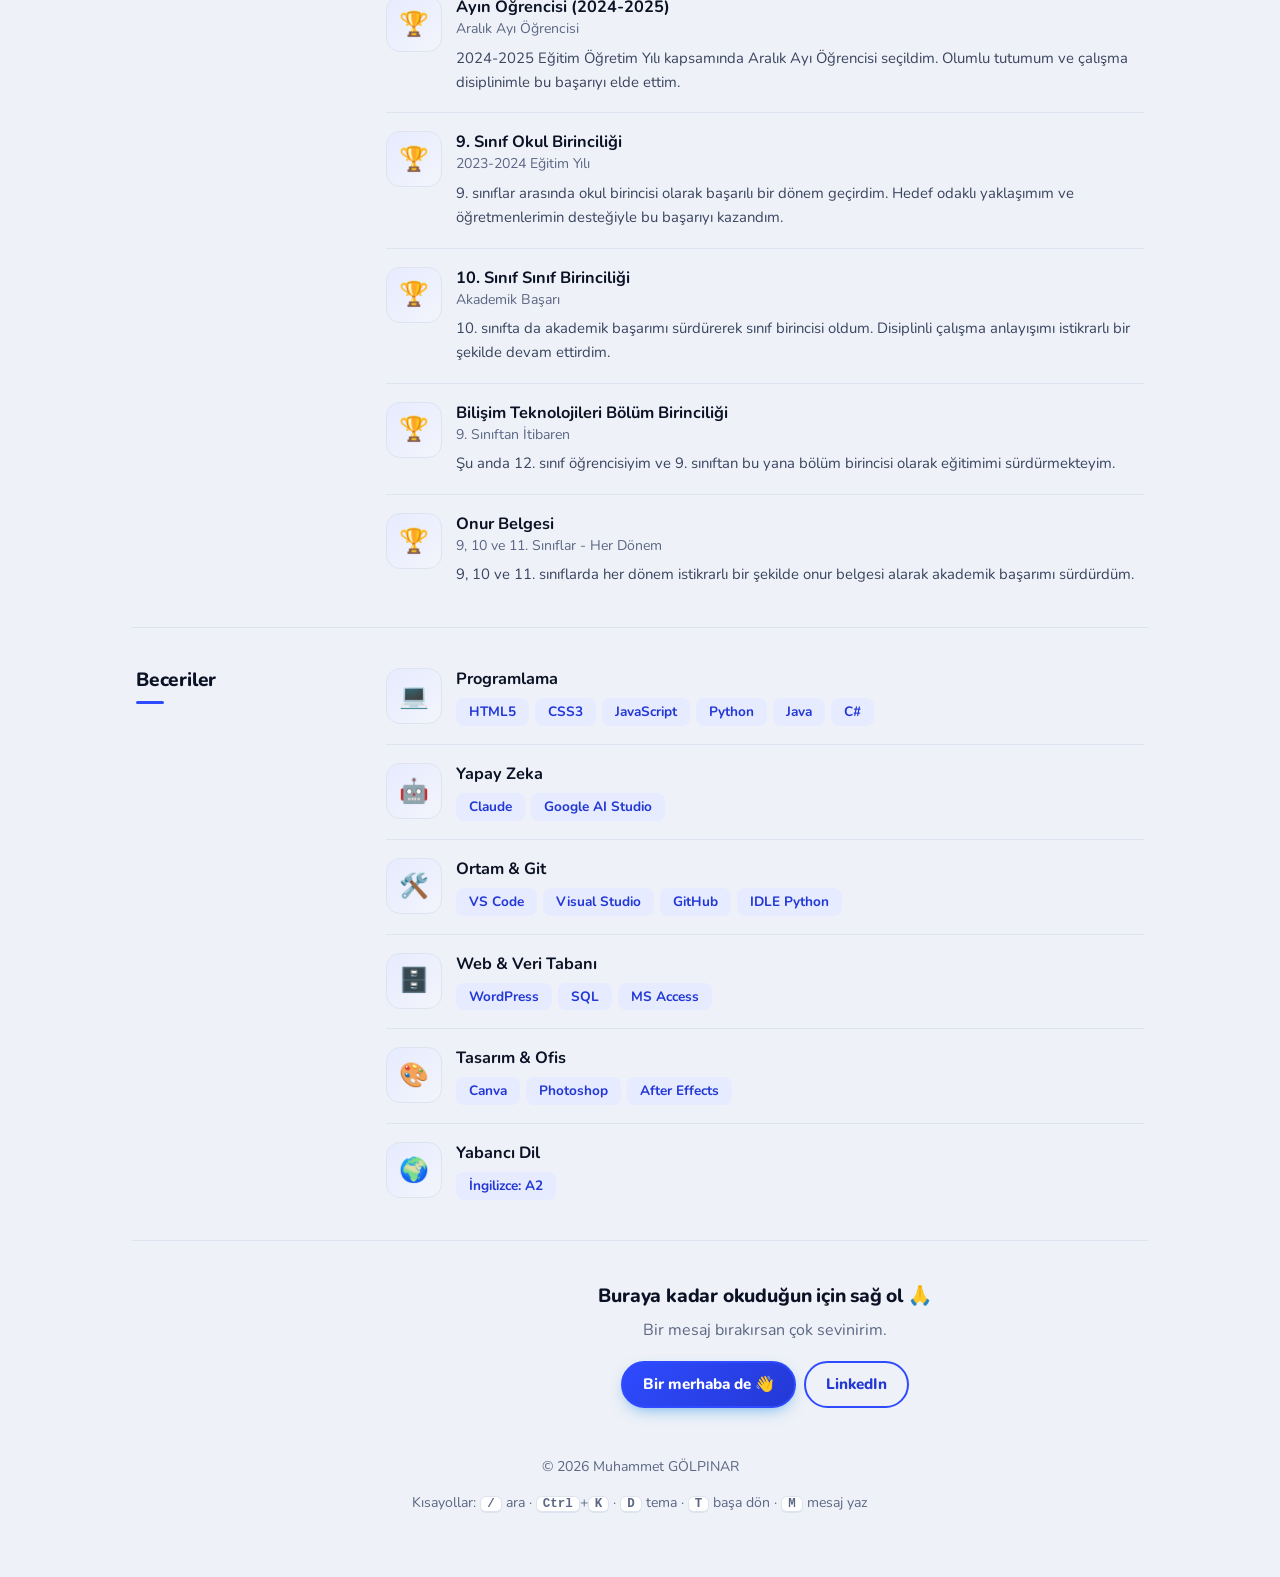
==== commit d307925d: "Add files via upload" ====
--- a/index.html
+++ b/index.html
@@ -27,7 +27,7 @@
 <aside class="drawer" id="drawer" aria-label="Menü" inert><div class="dh"><span>Menü</span><button class="mbtn" id="mnc" type="button" aria-label="Menüyü kapat"><svg width="18" height="18" viewBox="0 0 20 20" aria-hidden="true"><path d="M4 4l12 12M16 4L4 16" stroke="currentColor" stroke-width="2" stroke-linecap="round" fill="none"/></svg></button></div><div class="gs"><input id="gara" type="search" placeholder="Sitede ara" aria-label="Sitede ara" autocomplete="off"></div><div class="gsn" id="gsonuc" aria-live="polite" hidden></div><nav><a href="#hakkinda">Hakkında</a><a href="#deneyim">Deneyim</a><a href="#projeler">Projeler</a><a href="#egitim">Eğitim</a><a href="#sertifikalar">Sertifikalar</a><a href="#ogretmen">Öğretmen görüşleri</a><a href="#basarilar">Başarılar</a><a href="#beceriler">Beceriler</a></nav><div class="dtools" id="dtools"><details class="ayar"><summary>⚙️ Ayarlar</summary><div class="ap"><div class="dt"><span>Tema</span><div class="seg"><button type="button" data-th="light">Açık</button><button type="button" data-th="dark">Koyu</button><button type="button" data-th="auto">Sistem</button></div></div><div class="dt"><span>Vurgu rengi</span><div class="sw"><button type="button" data-ac="mavi" style="background:#2f4bff" aria-label="Mavi"></button><button type="button" data-ac="turkuaz" style="background:#0b7f86" aria-label="Turkuaz"></button><button type="button" data-ac="mor" style="background:#7c3aed" aria-label="Mor"></button><button type="button" data-ac="yesil" style="background:#15803d" aria-label="Yeşil"></button><button type="button" data-ac="turuncu" style="background:#c2410c" aria-label="Turuncu"></button></div></div><div class="dt"><span>Yazı boyutu</span><div class="fz"><button type="button" data-fs="-" aria-label="Yazıyı küçült">A−</button><button type="button" data-fs="0" aria-label="Varsayılan boyut">A</button><button type="button" data-fs="+" aria-label="Yazıyı büyüt">A+</button></div></div><div class="dt"><span>Animasyonlar</span><div class="seg"><button type="button" data-mo="on">Açık</button><button type="button" data-mo="off">Kapalı</button></div></div><div class="dt"><span>Yüksek kontrast</span><div class="seg"><button type="button" data-hc="off">Kapalı</button><button type="button" data-hc="on">Açık</button></div></div><button class="dcopy" id="ayr" type="button">Ayarları sıfırla</button></div></details><a class="dcopy" id="iqb" href="https://mugol-portal.github.io/mugol-.iq/" target="_blank" rel="noopener">MuGöl IQ</a><button class="dcopy" id="pwab" type="button" hidden>📲 Uygulamayı yükle</button><button class="dcopy" id="kartb" type="button">🪪 Dijital kartı PNG indir</button><button class="dcopy" id="qrb" type="button">📱 QR kodum</button><button class="dcopy" id="ozet" type="button">Profil özetini kopyala</button></div></aside><div class="scrim" id="scrim"></div>
 
 <main class="col">
-<section class="cover" id="kapak" aria-hidden="true"><i class="cv-r1"></i><i class="cv-r2"></i><i class="cv-f"></i><div class="cv-in"><div class="cv-av"><span>MG</span><img id="cv-img" src="profil.jpg" alt="" onerror="var l=['profil.jpeg','profil.png','profil.webp','profil.JPG'],n=+this.dataset.n||0;if(n<l.length){this.dataset.n=n+1;this.src=l[n];return}this.remove()"></div><h1 class="cv-n">Muhammet GÖLPINAR</h1><p class="cv-t">Bilişim Teknolojileri Öğrencisi</p><p class="cv-s">MuGöl PORTAL Kurucusu ve Geliştiricisi</p><div class="cv-l"><i></i><b></b><i></i></div><p class="cv-o">Şehit Büyükelçi İsmail Erez Mesleki ve Teknik Anadolu Lisesi<br>Bilişim Teknolojileri Alanı</p><div class="cv-st"><div><b id="cv-sert">57</b><span>Sertifika</span></div><div><b>70</b><span>Proje</span></div></div><div class="cv-sk"><span>HTML5</span><span>CSS3</span><span>JavaScript</span><span>Python</span><span>Java</span><span>C#</span></div><div class="cv-c"><span>muhammetgolpinar@gmail.com</span><span>muhammetgolpinar.github.io</span></div><p class="cv-d">Portfolyo · Kasım 2026</p></div></section>
+<section class="cover" id="kapak" aria-hidden="true"><i class="cv-r1"></i><i class="cv-r2"></i><i class="cv-f"></i><div class="cv-in"><div class="cv-av"><span>MG</span><img id="cv-img" src="profil.jpg" alt="" onerror="var l=['profil.jpeg','profil.png','profil.webp','profil.JPG'],n=+this.dataset.n||0;if(n<l.length){this.dataset.n=n+1;this.src=l[n];return}this.remove()"></div><h1 class="cv-n">Muhammet GÖLPINAR</h1><p class="cv-t">Bilişim Teknolojileri Öğrencisi</p><p class="cv-s">MuGöl PORTAL Kurucusu ve Geliştiricisi</p><div class="cv-l"><i></i><b></b><i></i></div><p class="cv-o">Şehit Büyükelçi İsmail Erez Mesleki ve Teknik Anadolu Lisesi<br>Bilişim Teknolojileri Alanı</p><div class="cv-st"><div><b id="cv-sert">58</b><span>Sertifika</span></div><div><b>70</b><span>Proje</span></div></div><div class="cv-sk"><span>HTML5</span><span>CSS3</span><span>JavaScript</span><span>Python</span><span>Java</span><span>C#</span></div><div class="cv-c"><span>muhammetgolpinar@gmail.com</span><span>muhammetgolpinar.github.io</span></div><p class="cv-d">Portfolyo · Kasım 2026</p></div></section>
 
 <section class="card profile">
   <div class="banner"><svg viewBox="0 0 800 170" preserveAspectRatio="xMidYMid slice" aria-hidden="true"><circle cx="680" cy="30" r="110" fill="#fff" opacity=".12"/><circle cx="560" cy="150" r="70" fill="#fff" opacity=".1"/><circle cx="90" cy="20" r="60" fill="#fff" opacity=".1"/></svg></div>
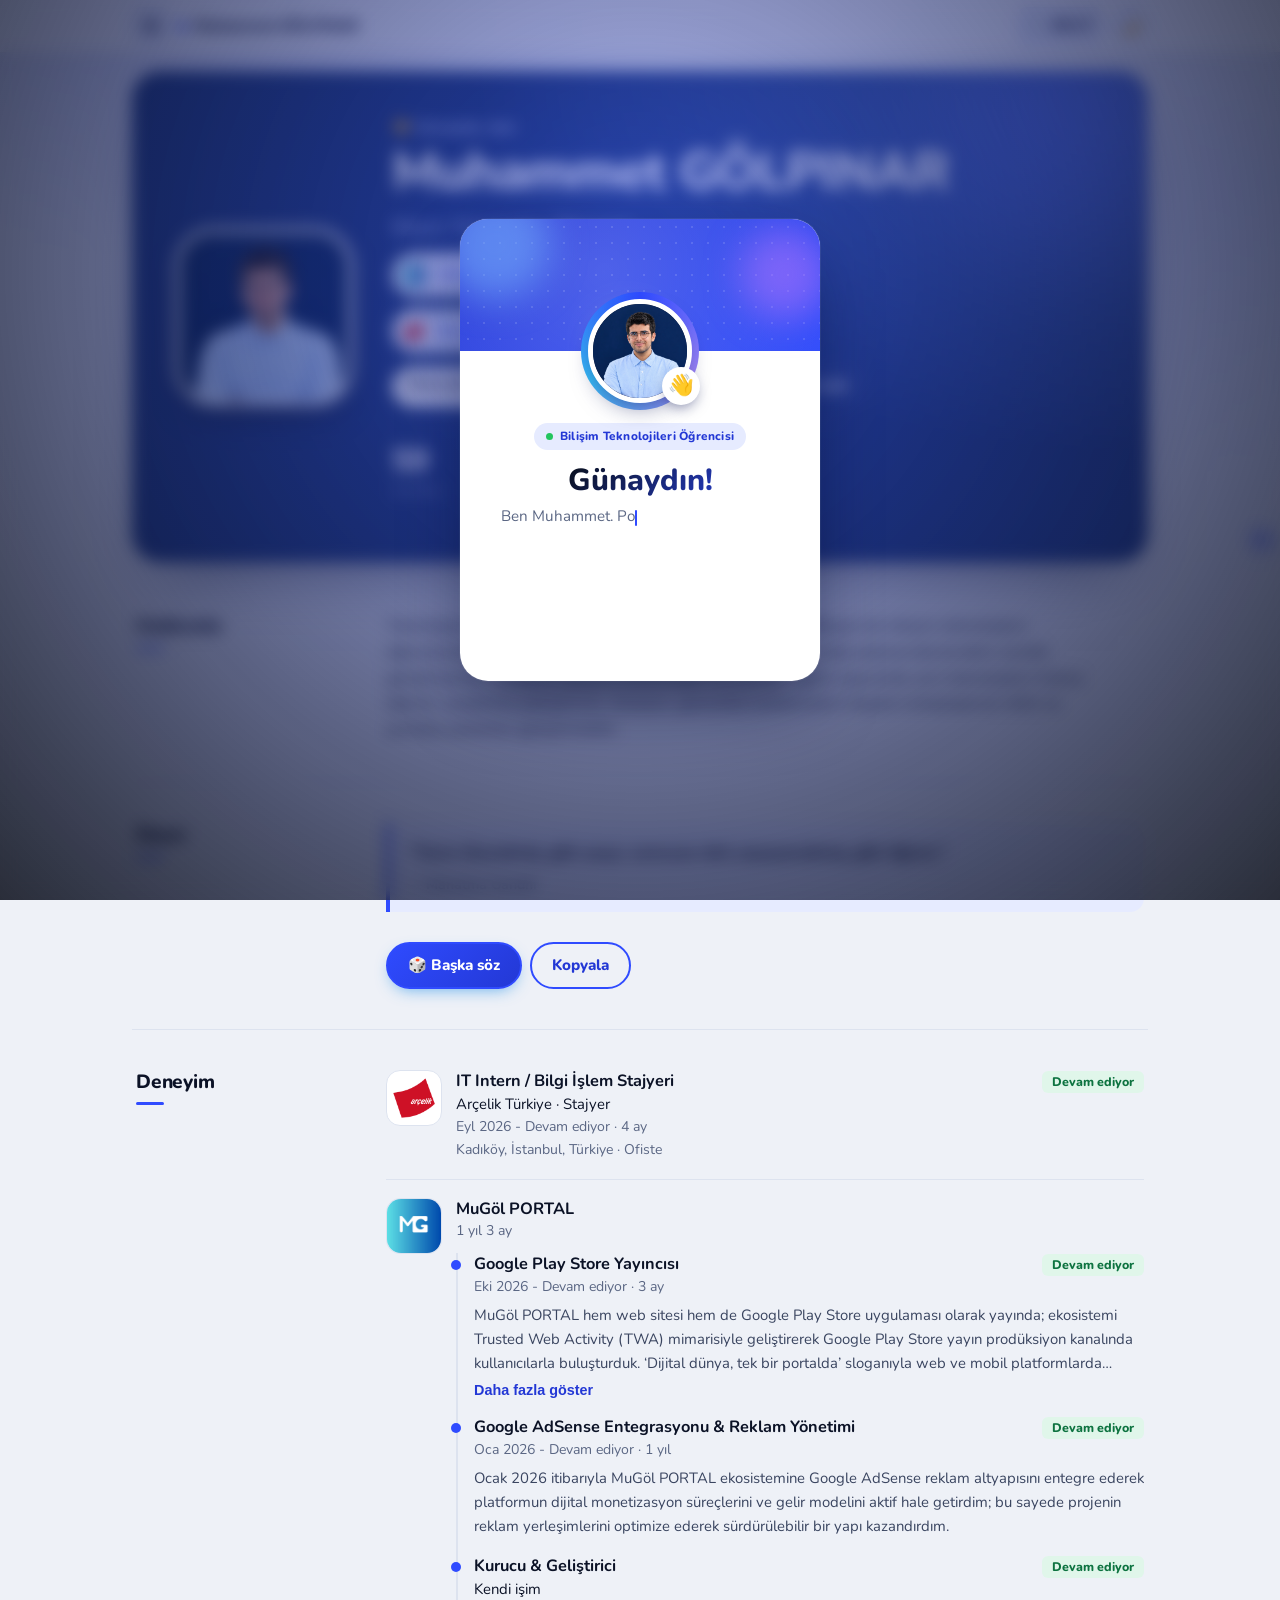
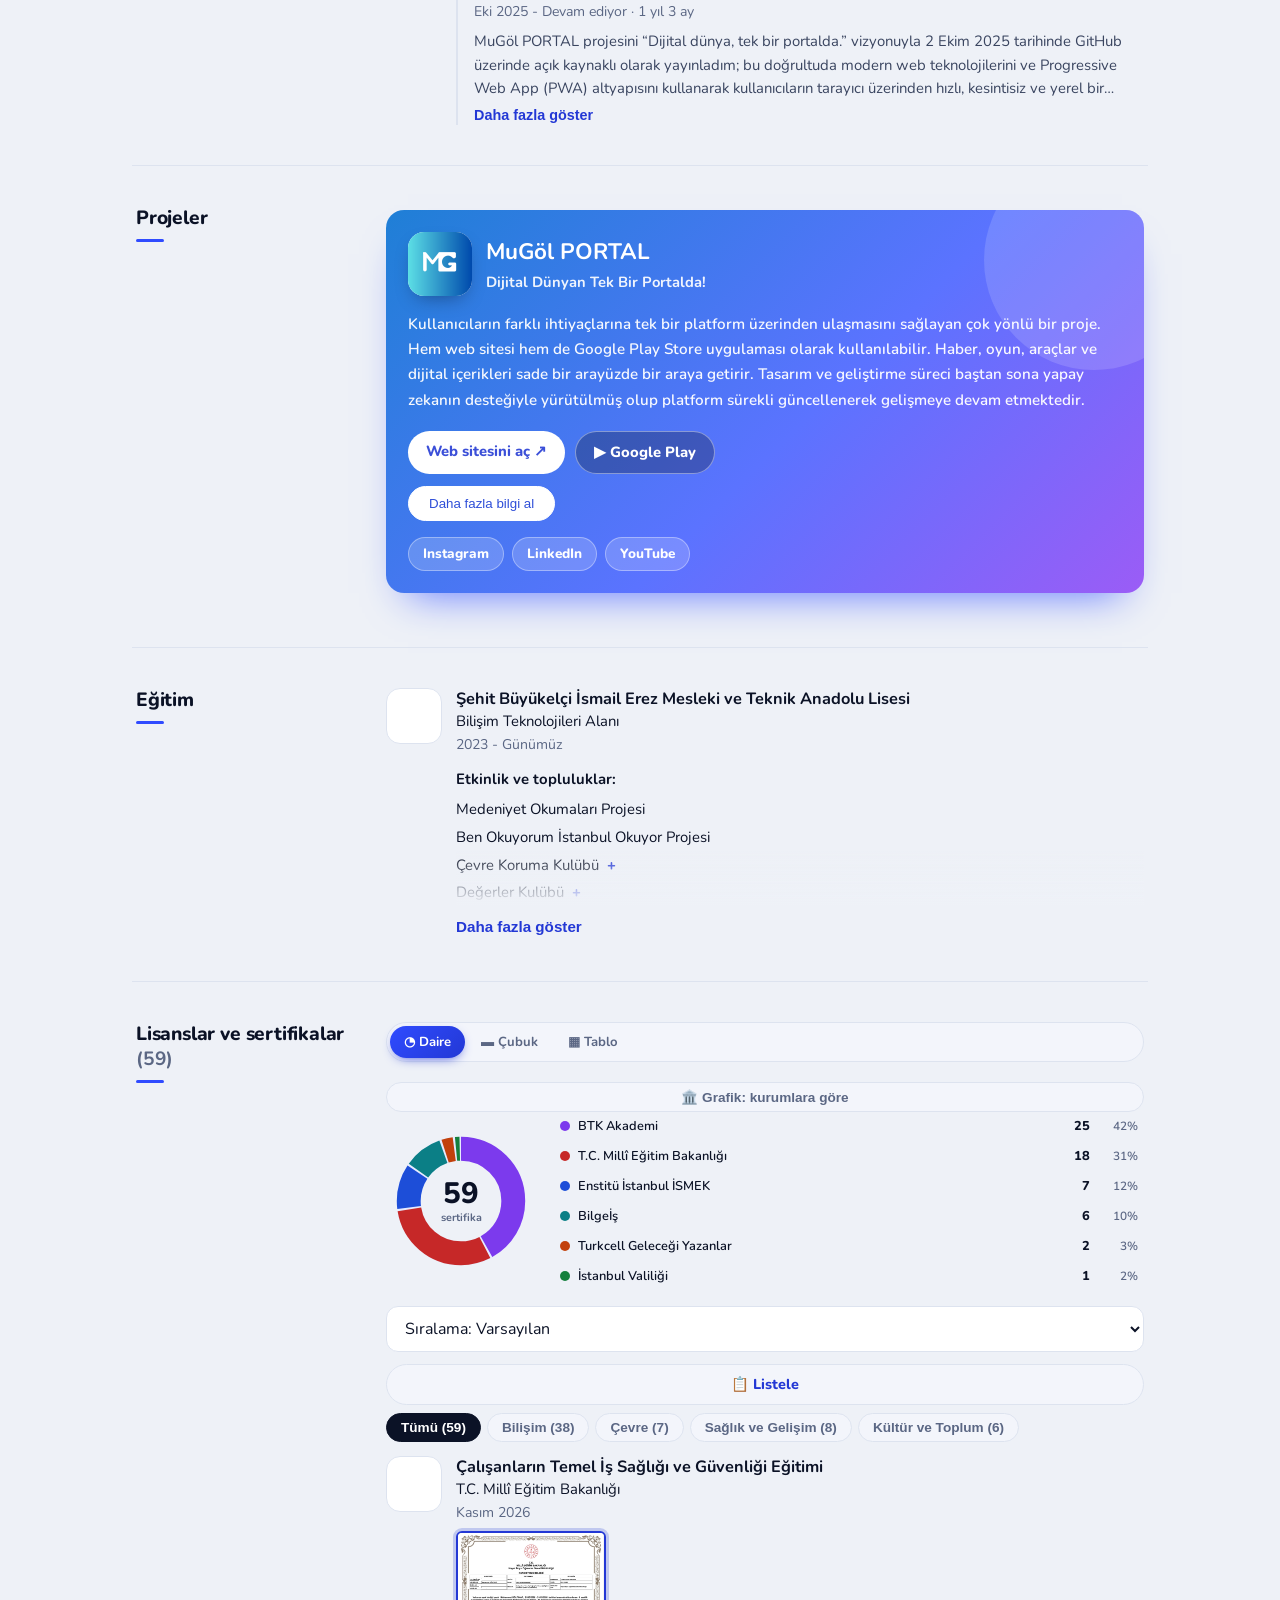
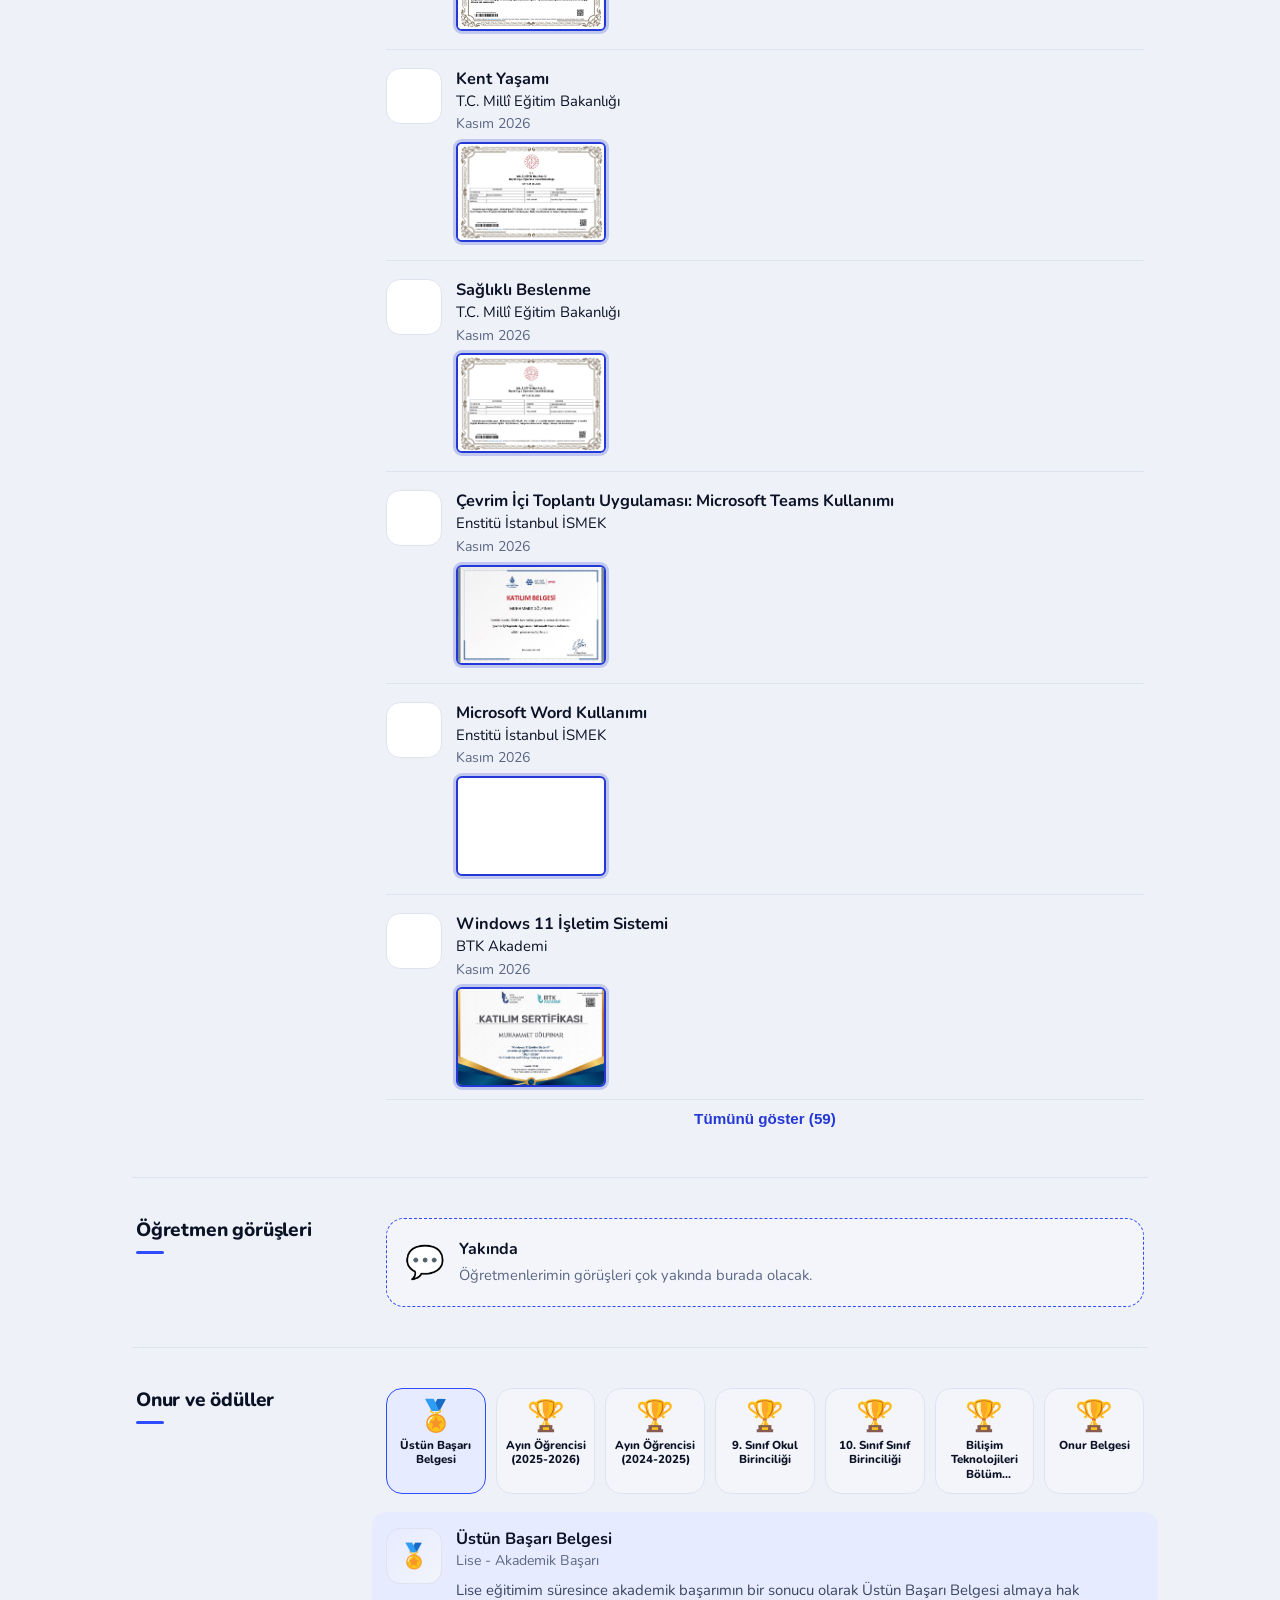
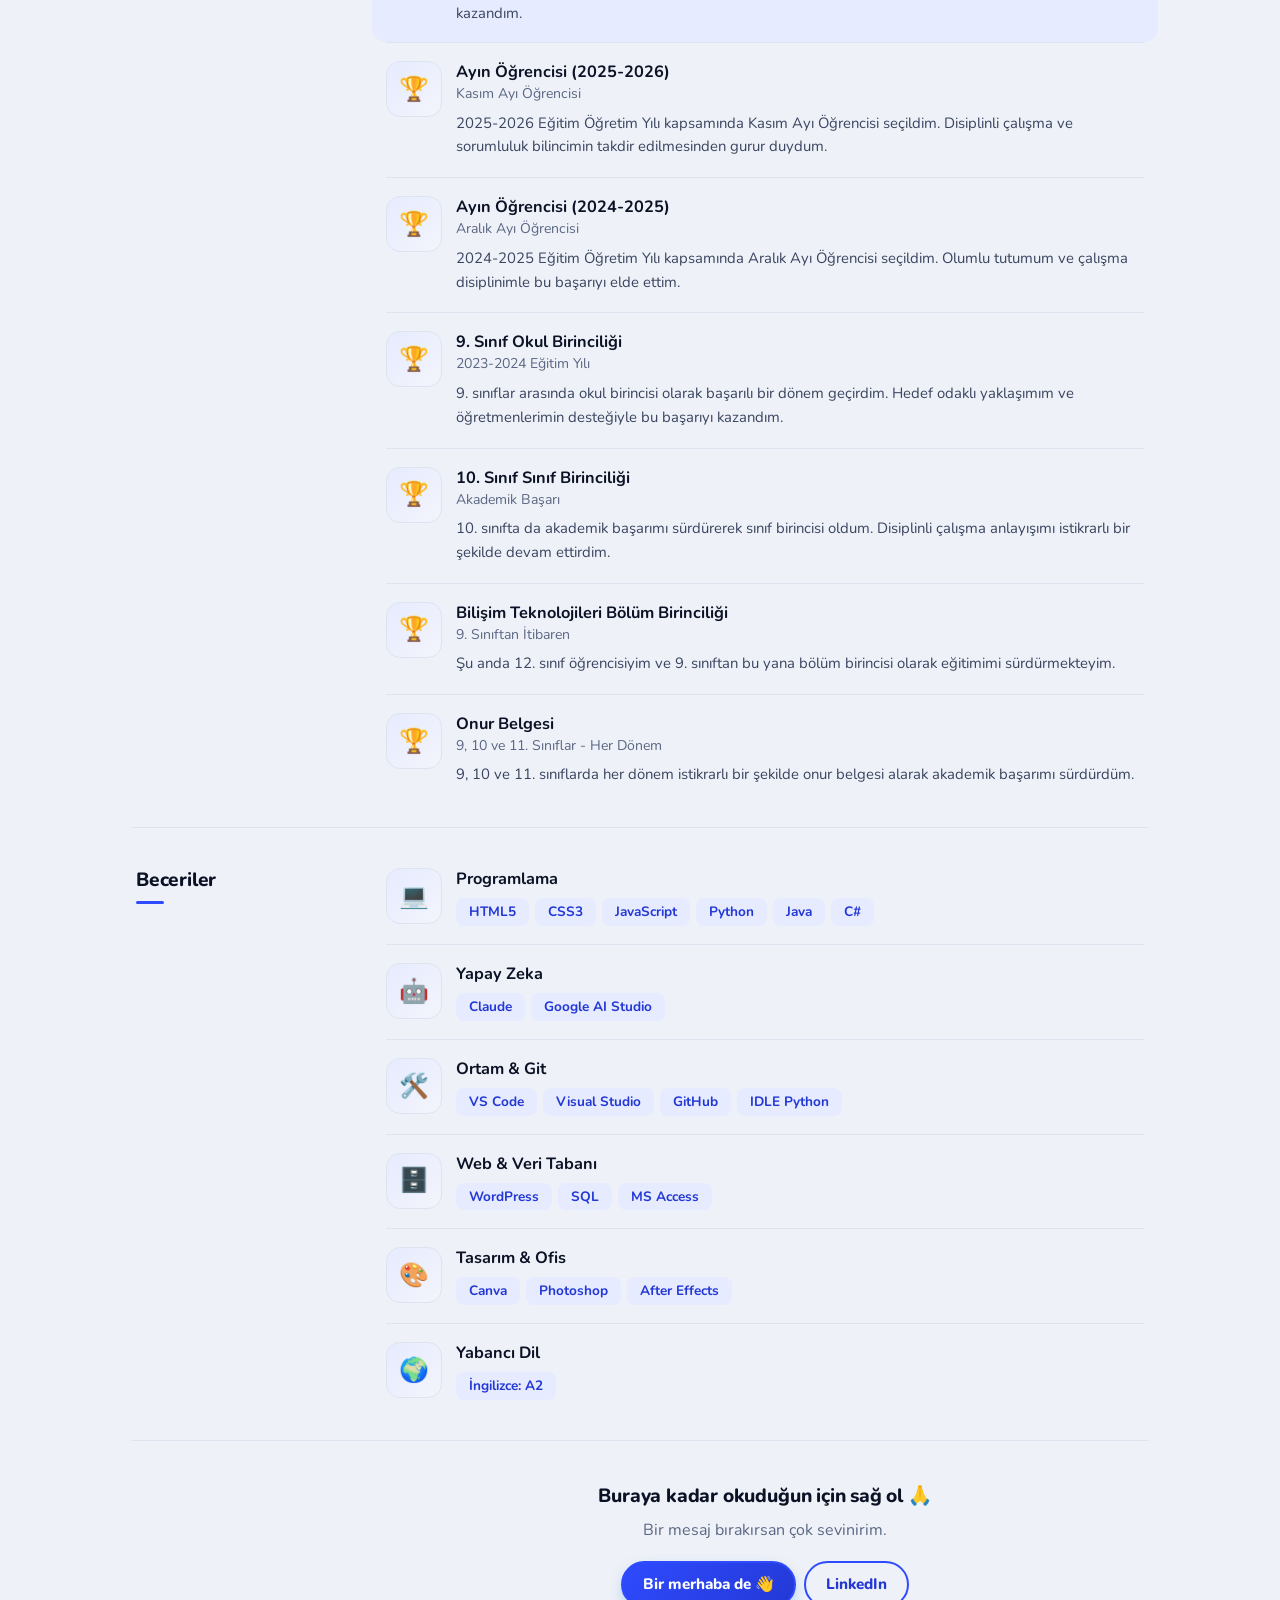
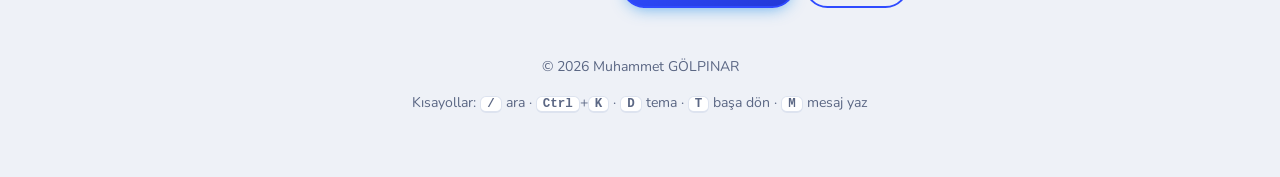
==== commit 83a21c1b: "Add files via upload" ====
--- a/index.html
+++ b/index.html
@@ -27,7 +27,7 @@
 <aside class="drawer" id="drawer" aria-label="Menü" inert><div class="dh"><span>Menü</span><button class="mbtn" id="mnc" type="button" aria-label="Menüyü kapat"><svg width="18" height="18" viewBox="0 0 20 20" aria-hidden="true"><path d="M4 4l12 12M16 4L4 16" stroke="currentColor" stroke-width="2" stroke-linecap="round" fill="none"/></svg></button></div><div class="gs"><input id="gara" type="search" placeholder="Sitede ara" aria-label="Sitede ara" autocomplete="off"></div><div class="gsn" id="gsonuc" aria-live="polite" hidden></div><nav><a href="#hakkinda">Hakkında</a><a href="#deneyim">Deneyim</a><a href="#projeler">Projeler</a><a href="#egitim">Eğitim</a><a href="#sertifikalar">Sertifikalar</a><a href="#ogretmen">Öğretmen görüşleri</a><a href="#basarilar">Başarılar</a><a href="#beceriler">Beceriler</a></nav><div class="dtools" id="dtools"><details class="ayar"><summary>⚙️ Ayarlar</summary><div class="ap"><div class="dt"><span>Tema</span><div class="seg"><button type="button" data-th="light">Açık</button><button type="button" data-th="dark">Koyu</button><button type="button" data-th="auto">Sistem</button></div></div><div class="dt"><span>Vurgu rengi</span><div class="sw"><button type="button" data-ac="mavi" style="background:#2f4bff" aria-label="Mavi"></button><button type="button" data-ac="turkuaz" style="background:#0b7f86" aria-label="Turkuaz"></button><button type="button" data-ac="mor" style="background:#7c3aed" aria-label="Mor"></button><button type="button" data-ac="yesil" style="background:#15803d" aria-label="Yeşil"></button><button type="button" data-ac="turuncu" style="background:#c2410c" aria-label="Turuncu"></button></div></div><div class="dt"><span>Yazı boyutu</span><div class="fz"><button type="button" data-fs="-" aria-label="Yazıyı küçült">A−</button><button type="button" data-fs="0" aria-label="Varsayılan boyut">A</button><button type="button" data-fs="+" aria-label="Yazıyı büyüt">A+</button></div></div><div class="dt"><span>Animasyonlar</span><div class="seg"><button type="button" data-mo="on">Açık</button><button type="button" data-mo="off">Kapalı</button></div></div><div class="dt"><span>Yüksek kontrast</span><div class="seg"><button type="button" data-hc="off">Kapalı</button><button type="button" data-hc="on">Açık</button></div></div><button class="dcopy" id="ayr" type="button">Ayarları sıfırla</button></div></details><a class="dcopy" id="iqb" href="https://mugol-portal.github.io/mugol-.iq/" target="_blank" rel="noopener">MuGöl IQ</a><button class="dcopy" id="pwab" type="button" hidden>📲 Uygulamayı yükle</button><button class="dcopy" id="kartb" type="button">🪪 Dijital kartı PNG indir</button><button class="dcopy" id="qrb" type="button">📱 QR kodum</button><button class="dcopy" id="ozet" type="button">Profil özetini kopyala</button></div></aside><div class="scrim" id="scrim"></div>
 
 <main class="col">
-<section class="cover" id="kapak" aria-hidden="true"><i class="cv-r1"></i><i class="cv-r2"></i><i class="cv-f"></i><div class="cv-in"><div class="cv-av"><span>MG</span><img id="cv-img" src="profil.jpg" alt="" onerror="var l=['profil.jpeg','profil.png','profil.webp','profil.JPG'],n=+this.dataset.n||0;if(n<l.length){this.dataset.n=n+1;this.src=l[n];return}this.remove()"></div><h1 class="cv-n">Muhammet GÖLPINAR</h1><p class="cv-t">Bilişim Teknolojileri Öğrencisi</p><p class="cv-s">MuGöl PORTAL Kurucusu ve Geliştiricisi</p><div class="cv-l"><i></i><b></b><i></i></div><p class="cv-o">Şehit Büyükelçi İsmail Erez Mesleki ve Teknik Anadolu Lisesi<br>Bilişim Teknolojileri Alanı</p><div class="cv-st"><div><b id="cv-sert">58</b><span>Sertifika</span></div><div><b>70</b><span>Proje</span></div></div><div class="cv-sk"><span>HTML5</span><span>CSS3</span><span>JavaScript</span><span>Python</span><span>Java</span><span>C#</span></div><div class="cv-c"><span>muhammetgolpinar@gmail.com</span><span>muhammetgolpinar.github.io</span></div><p class="cv-d">Portfolyo · Kasım 2026</p></div></section>
+<section class="cover" id="kapak" aria-hidden="true"><i class="cv-r1"></i><i class="cv-r2"></i><i class="cv-f"></i><div class="cv-in"><div class="cv-av"><span>MG</span><img id="cv-img" src="profil.jpg" alt="" onerror="var l=['profil.jpeg','profil.png','profil.webp','profil.JPG'],n=+this.dataset.n||0;if(n<l.length){this.dataset.n=n+1;this.src=l[n];return}this.remove()"></div><h1 class="cv-n">Muhammet GÖLPINAR</h1><p class="cv-t">Bilişim Teknolojileri Öğrencisi</p><p class="cv-s">MuGöl PORTAL Kurucusu ve Geliştiricisi</p><div class="cv-l"><i></i><b></b><i></i></div><p class="cv-o">Şehit Büyükelçi İsmail Erez Mesleki ve Teknik Anadolu Lisesi<br>Bilişim Teknolojileri Alanı</p><div class="cv-st"><div><b id="cv-sert">59</b><span>Sertifika</span></div><div><b>70</b><span>Proje</span></div></div><div class="cv-sk"><span>HTML5</span><span>CSS3</span><span>JavaScript</span><span>Python</span><span>Java</span><span>C#</span></div><div class="cv-c"><span>muhammetgolpinar@gmail.com</span><span>muhammetgolpinar.github.io</span></div><p class="cv-d">Portfolyo · Kasım 2026</p></div></section>
 
 <section class="card profile">
   <div class="banner"><svg viewBox="0 0 800 170" preserveAspectRatio="xMidYMid slice" aria-hidden="true"><circle cx="680" cy="30" r="110" fill="#fff" opacity=".12"/><circle cx="560" cy="150" r="70" fill="#fff" opacity=".1"/><circle cx="90" cy="20" r="60" fill="#fff" opacity=".1"/></svg></div>
@@ -78,7 +78,7 @@
 </section>
 
 <section class="card pad" id="egitim"><h2>Eğitim</h2><div id="egitim-list"></div></section>
-<section class="card pad" id="sertifikalar"><h2>Lisanslar ve sertifikalar <span id="sert-say"></span></h2><div class="chm" id="sert-grf" role="group" aria-label="Grafik türü"><button type="button" data-v="d" aria-pressed="false">◔ Daire</button><button type="button" data-v="b" aria-pressed="true">▬ Çubuk</button><button type="button" data-v="a" aria-pressed="false">▮ Aylık</button></div><button class="chip" id="sert-gsync" type="button" aria-pressed="false" style="margin:8px 0 0">🏛️ Grafik: kurumlara göre</button><div class="dist" id="sert-dag"></div><div class="dnt" id="sert-dnt" hidden></div><div class="ayl" id="sert-ay" hidden></div>
+<section class="card pad" id="sertifikalar"><h2>Lisanslar ve sertifikalar <span id="sert-say"></span></h2><div class="chm" id="sert-grf" role="group" aria-label="Grafik türü"><button type="button" data-v="d" aria-pressed="false">◔ Daire</button><button type="button" data-v="b" aria-pressed="true">▬ Çubuk</button><button type="button" data-v="t" aria-pressed="false">▦ Tablo</button></div><button class="chip" id="sert-gsync" type="button" aria-pressed="false" style="margin:8px 0 0">🏛️ Grafik: kurumlara göre</button><div class="dist" id="sert-dag"></div><div class="dnt" id="sert-dnt" hidden></div><div class="stb" id="sert-tbl" hidden></div>
 <input class="srch" id="sert-ara" type="search" placeholder="Sertifika ara" aria-label="Sertifika ara" autocomplete="off"><select class="srch srt" id="sert-sirala" aria-label="Sırala"><option value="o">Sıralama: Varsayılan</option><option value="y">En yeni önce</option><option value="e">En eski önce</option><option value="a">A–Z</option></select><button class="bt lst" id="sert-liste" type="button" aria-haspopup="dialog">📋 Listele</button>
 <div class="bulut" id="sert-bulut" style="display:none"></div><div class="chips" id="sertifika-filter"></div><div id="sertifika-list"></div><button class="more" id="sert-more" type="button" hidden></button></section>
 <section class="card pad" id="ogretmen"><h2>Öğretmen görüşleri</h2><div class="ogg" id="ogr-list"><div class="ogs"><i aria-hidden="true">💬</i><div><b>Yakında</b><span>Öğretmenlerimin görüşleri çok yakında burada olacak.</span></div></div></div></section>
--- a/styles.css
+++ b/styles.css
@@ -862,10 +862,10 @@
 .chm{display:inline-flex;gap:2px;margin:0 0 12px;padding:3px;border-radius:999px;background:var(--tagbg);border:1px solid var(--line)}
 .chm button{border:0;background:transparent;color:var(--muted);font-family:inherit;font-size:.82rem;font-weight:700;padding:7px 14px;border-radius:999px;cursor:pointer;transition:background .2s,color .2s}
 .chm button[aria-pressed="true"]{background:linear-gradient(135deg,var(--accent),var(--accent-d));color:#fff;box-shadow:0 4px 12px -5px var(--accent-d)}
-.dist[hidden],.dnt[hidden],.ayl[hidden]{display:none!important}
+.dist[hidden],.dnt[hidden],.stb[hidden]{display:none!important}
 .dnt{display:flex;flex-wrap:wrap;align-items:center;gap:12px 18px;margin:0 0 16px}
 .dnt .dsv{flex:0 0 auto;width:150px}
-.dnt svg,.ayl svg{display:block;width:100%;height:auto;overflow:visible}
+.dnt svg{display:block;width:100%;height:auto;overflow:visible}
 .dnt svg.anim{animation:dpop .7s cubic-bezier(.2,.7,.2,1) both}
 @keyframes dpop{from{opacity:0;transform:rotate(-50deg) scale(.82)}}
 .dnt .sg{cursor:pointer;transition:opacity .2s,stroke-width .2s}
@@ -879,18 +879,9 @@
 .lgi b{font-weight:800}
 .lgi em{font-style:normal;color:var(--muted);font-size:.74rem;text-align:right}
 .lgi:hover,.lgi.on{background:var(--soft)}
-.ayl{margin:0 0 16px}
-.ayl svg{max-width:440px;margin:0 auto}
-.ayl .d3{font-family:inherit;font-size:13px;font-weight:800;fill:var(--ink)}
-.ayl .d4{font-family:inherit;font-size:11.5px;font-weight:700;fill:var(--ink)}
-.ayl .d5{font-family:inherit;font-size:9.5px;font-weight:600;fill:var(--muted)}
-.ayl .bs{transform-box:fill-box;transform-origin:bottom;animation:yk .6s cubic-bezier(.2,.7,.2,1) both}
 @keyframes yk{from{transform:scaleY(0)}}
-.ayl .alg{display:flex;flex-wrap:wrap;gap:4px 12px;justify-content:center;margin-top:8px;font-size:.72rem;font-weight:600;color:var(--muted)}
-.ayl .alg span{display:inline-flex;align-items:center;gap:5px}
-.ayl .alg i{width:8px;height:8px;border-radius:50%}
-@media(prefers-reduced-motion:reduce){.dnt svg.anim,.ayl .bs,.chm button,.dnt .sg{animation:none;transition:none}}
-:root[data-mo=off] .dnt svg.anim,:root[data-mo=off] .ayl .bs{animation:none}
+@media(prefers-reduced-motion:reduce){.dnt svg.anim,.chm button,.dnt .sg{animation:none;transition:none}}
+:root[data-mo=off] .dnt svg.anim{animation:none}
 @media print{.chm{display:none!important}}
 ::selection{background:var(--accent);color:#fff}
 body{background:radial-gradient(900px 500px at 12% -5%,color-mix(in srgb,var(--accent) 16%,transparent),transparent 60%),radial-gradient(800px 500px at 100% 20%,color-mix(in srgb,var(--accent-d) 10%,transparent),transparent 60%),var(--bg);background-attachment:fixed}
@@ -1074,3 +1065,19 @@
 .onz-b figure{margin:0;width:min(100%,820px)}
 .onz-b img{display:block;width:100%;height:auto;background:#fff;border-radius:6px;box-shadow:0 10px 30px -12px rgba(15,42,71,.45),0 0 0 1px rgba(15,42,71,.08)}
 .onz-b figcaption{text-align:center;font-size:.72rem;font-weight:700;color:var(--muted,#56728f);margin-top:6px}
+
+.stb{margin:0 0 16px;overflow-x:auto}
+.stb table{width:100%;border-collapse:collapse;font-size:.84rem;color:var(--ink)}
+.stb th,.stb td{padding:9px 10px;text-align:right;border-bottom:1px solid var(--line);font-weight:600}
+.stb thead th{font-size:.72rem;color:var(--muted);font-weight:700;text-transform:uppercase;letter-spacing:.03em}
+.stb th:nth-child(2),.stb td:nth-child(1){text-align:left}
+.stb td:nth-child(1){width:2rem;color:var(--muted)}
+.stb tbody th{font-weight:700}
+.stb tbody th i{display:inline-block;width:10px;height:10px;border-radius:50%;margin-right:8px}
+.stb tbody tr{cursor:pointer}
+.stb tbody tr:hover{background:var(--soft)}
+.stb tfoot th,.stb tfoot td{font-weight:800;border-bottom:0;border-top:2px solid var(--line)}
+
+.stb tbody tr.sb th{padding-left:26px;font-weight:600;font-size:.8rem;color:var(--muted)}
+.stb tbody tr.sb td{font-size:.8rem;color:var(--muted)}
+.stb tbody tr.sb th,.stb tbody tr.sb td{border-bottom:1px dashed var(--line)}
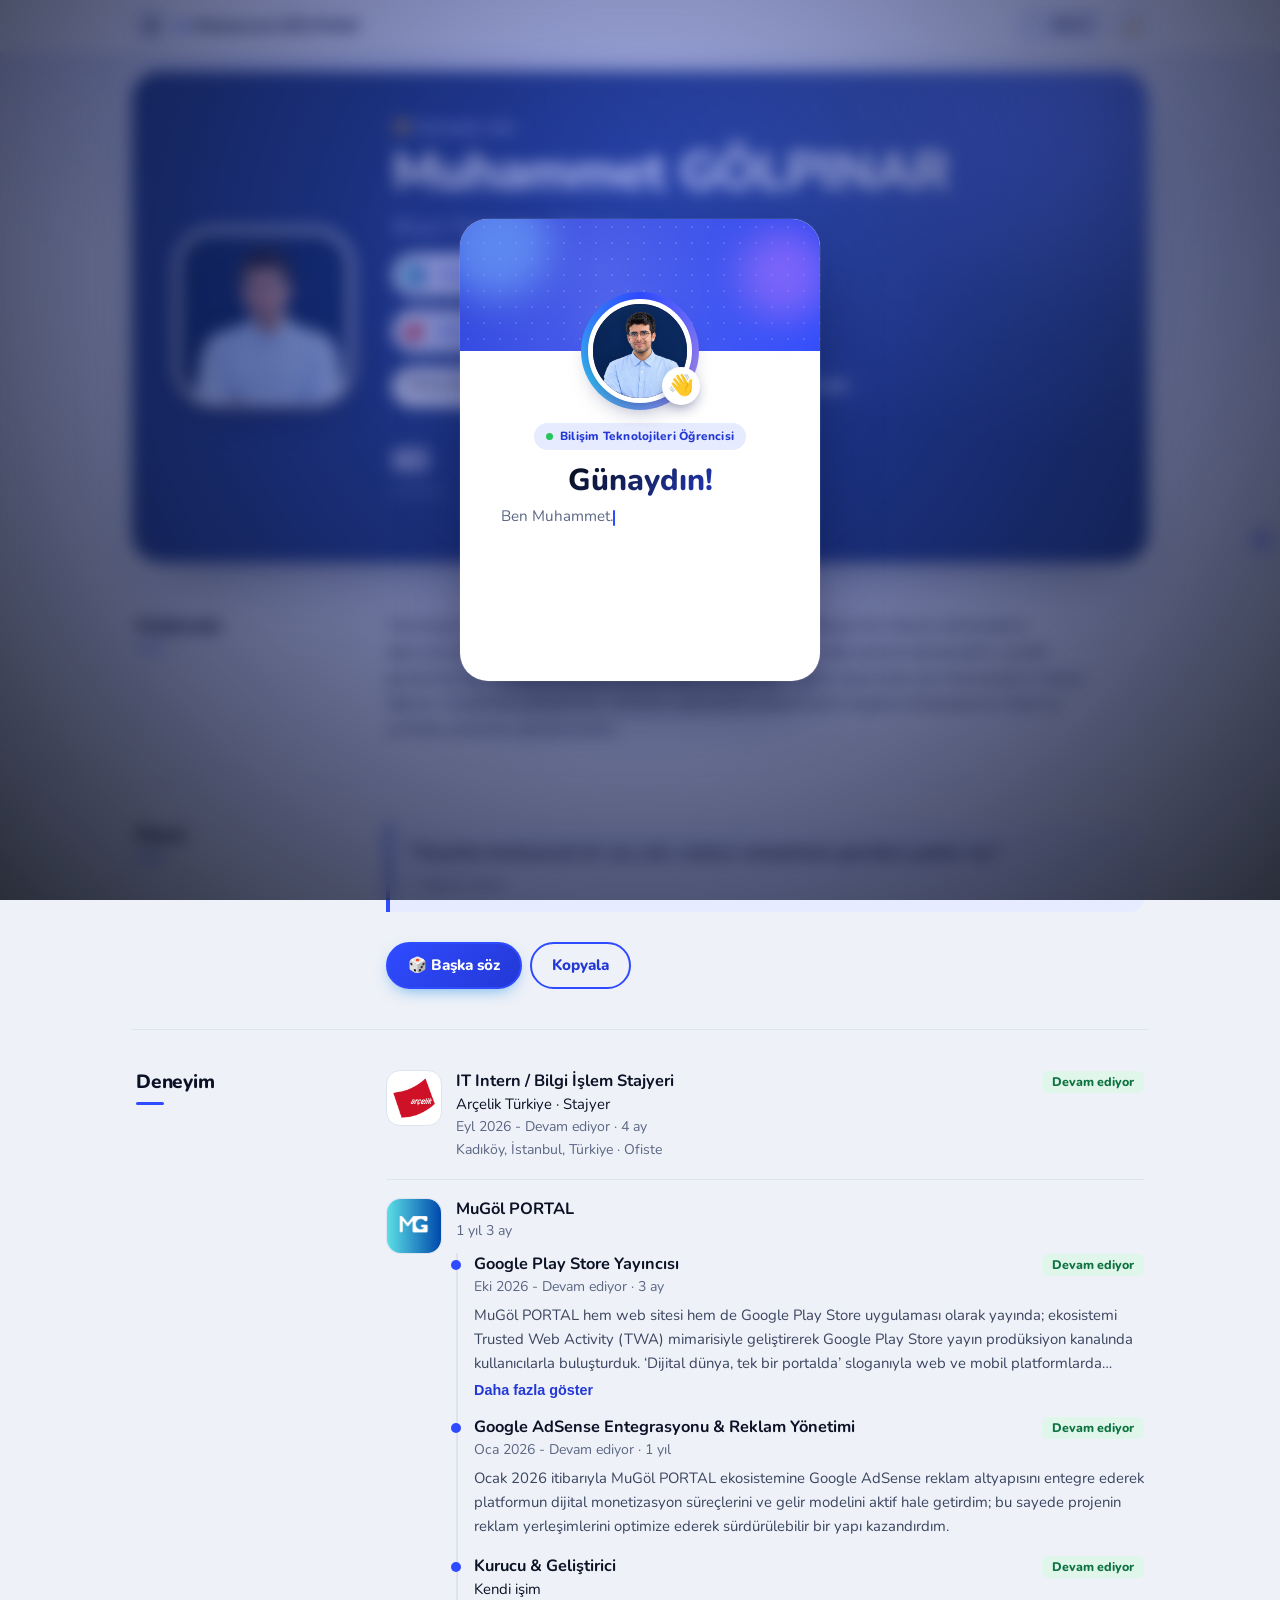
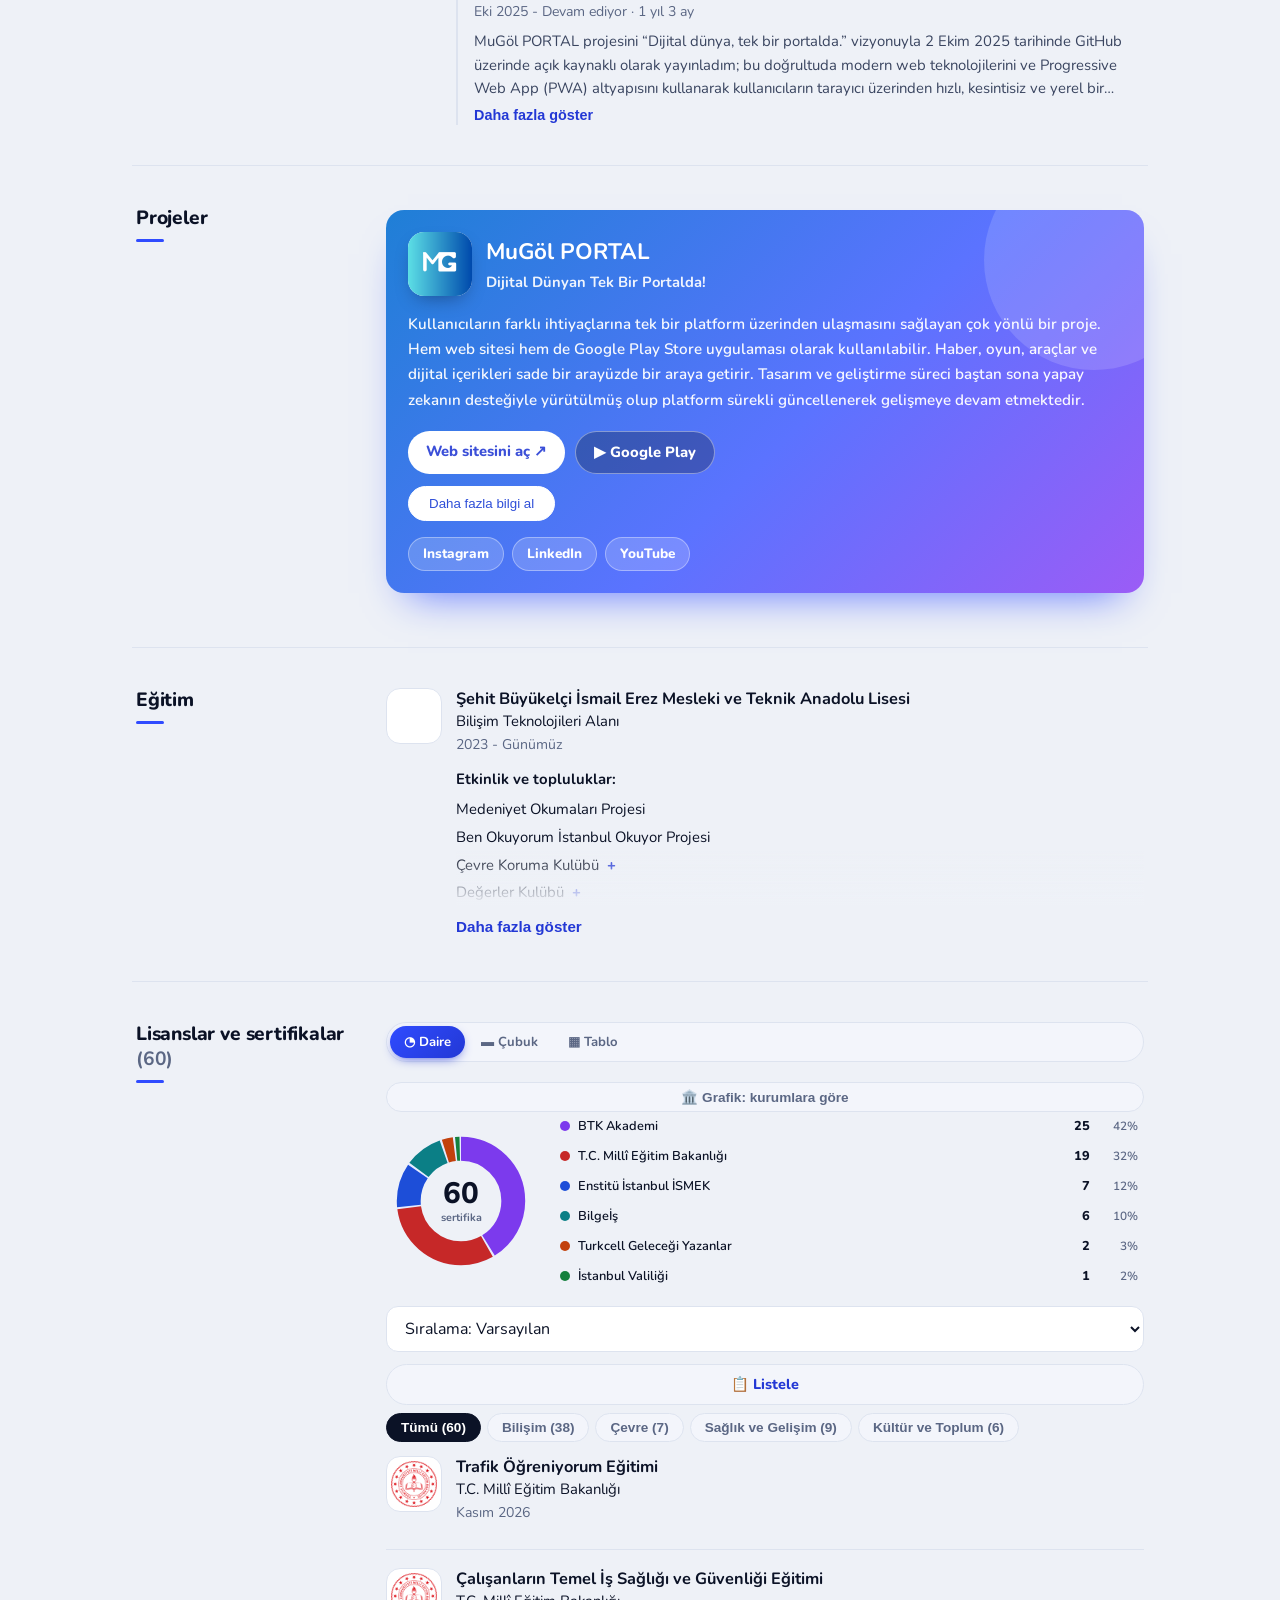
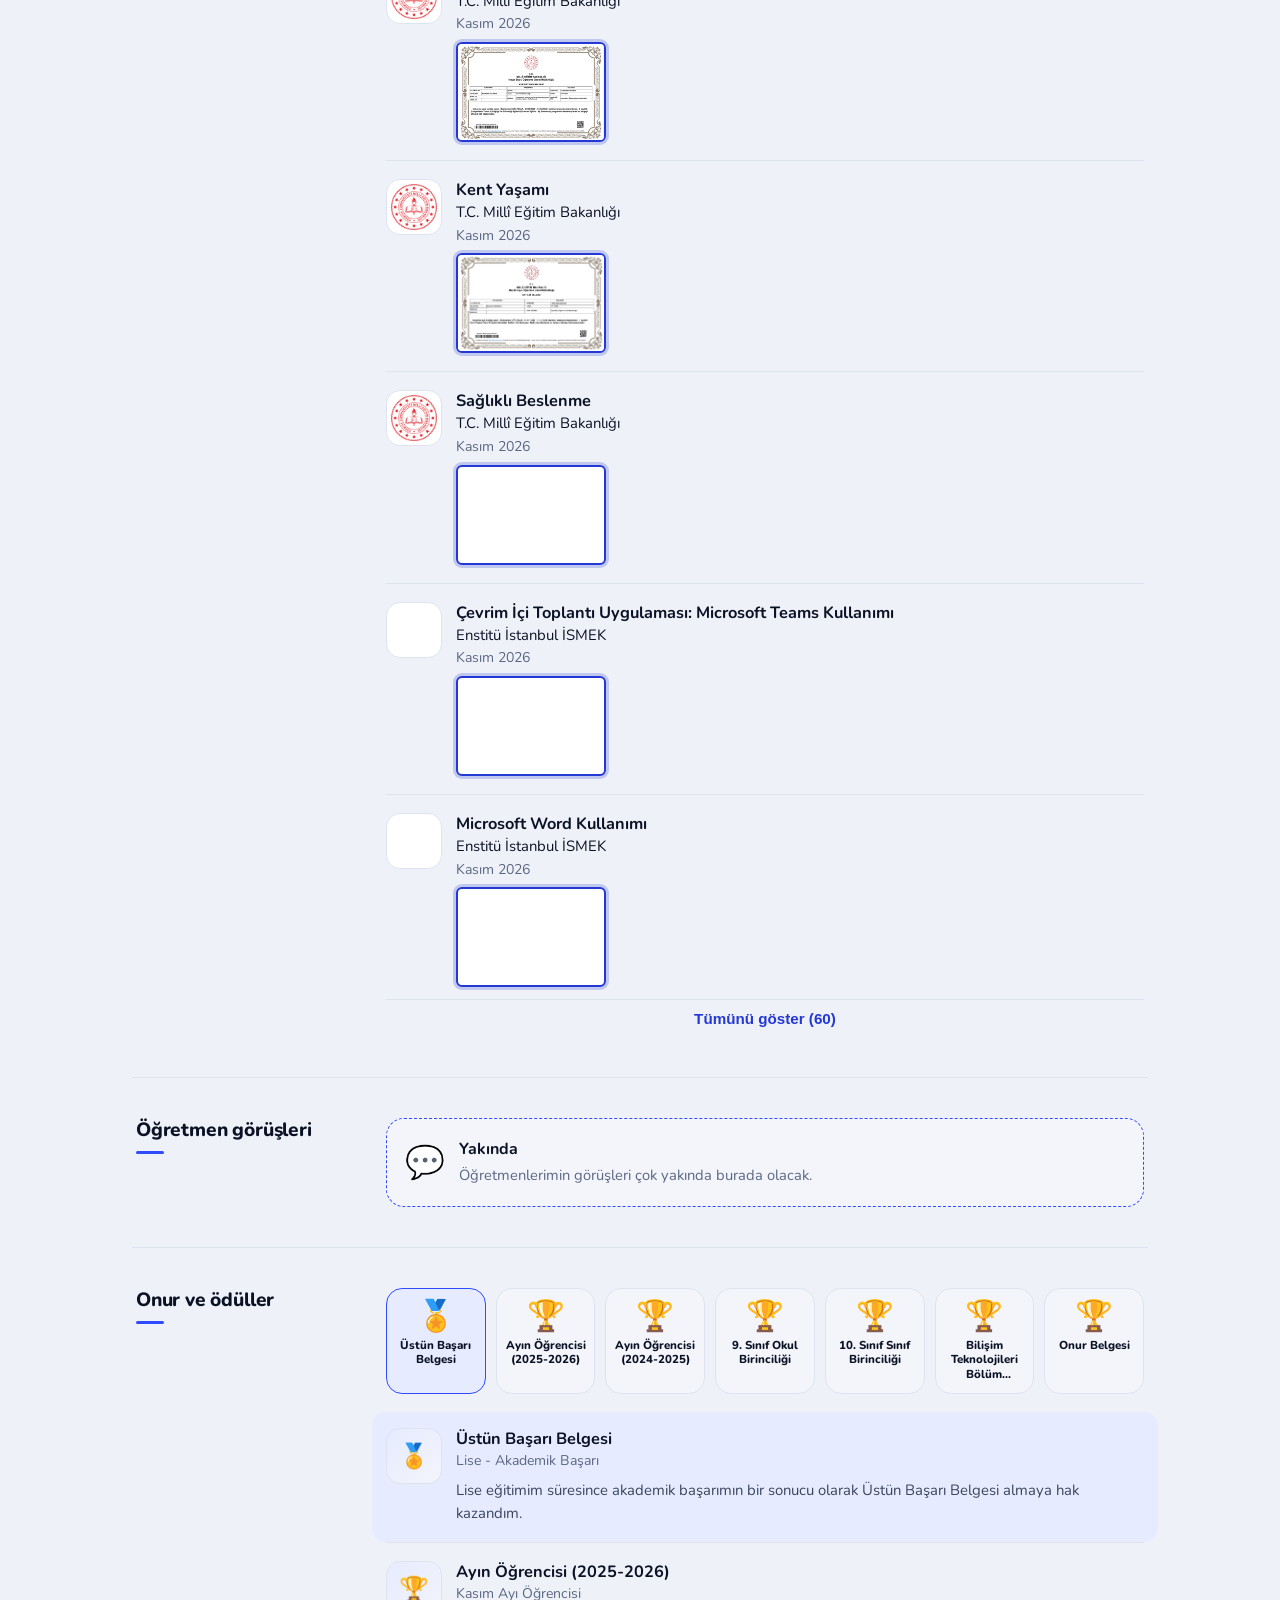
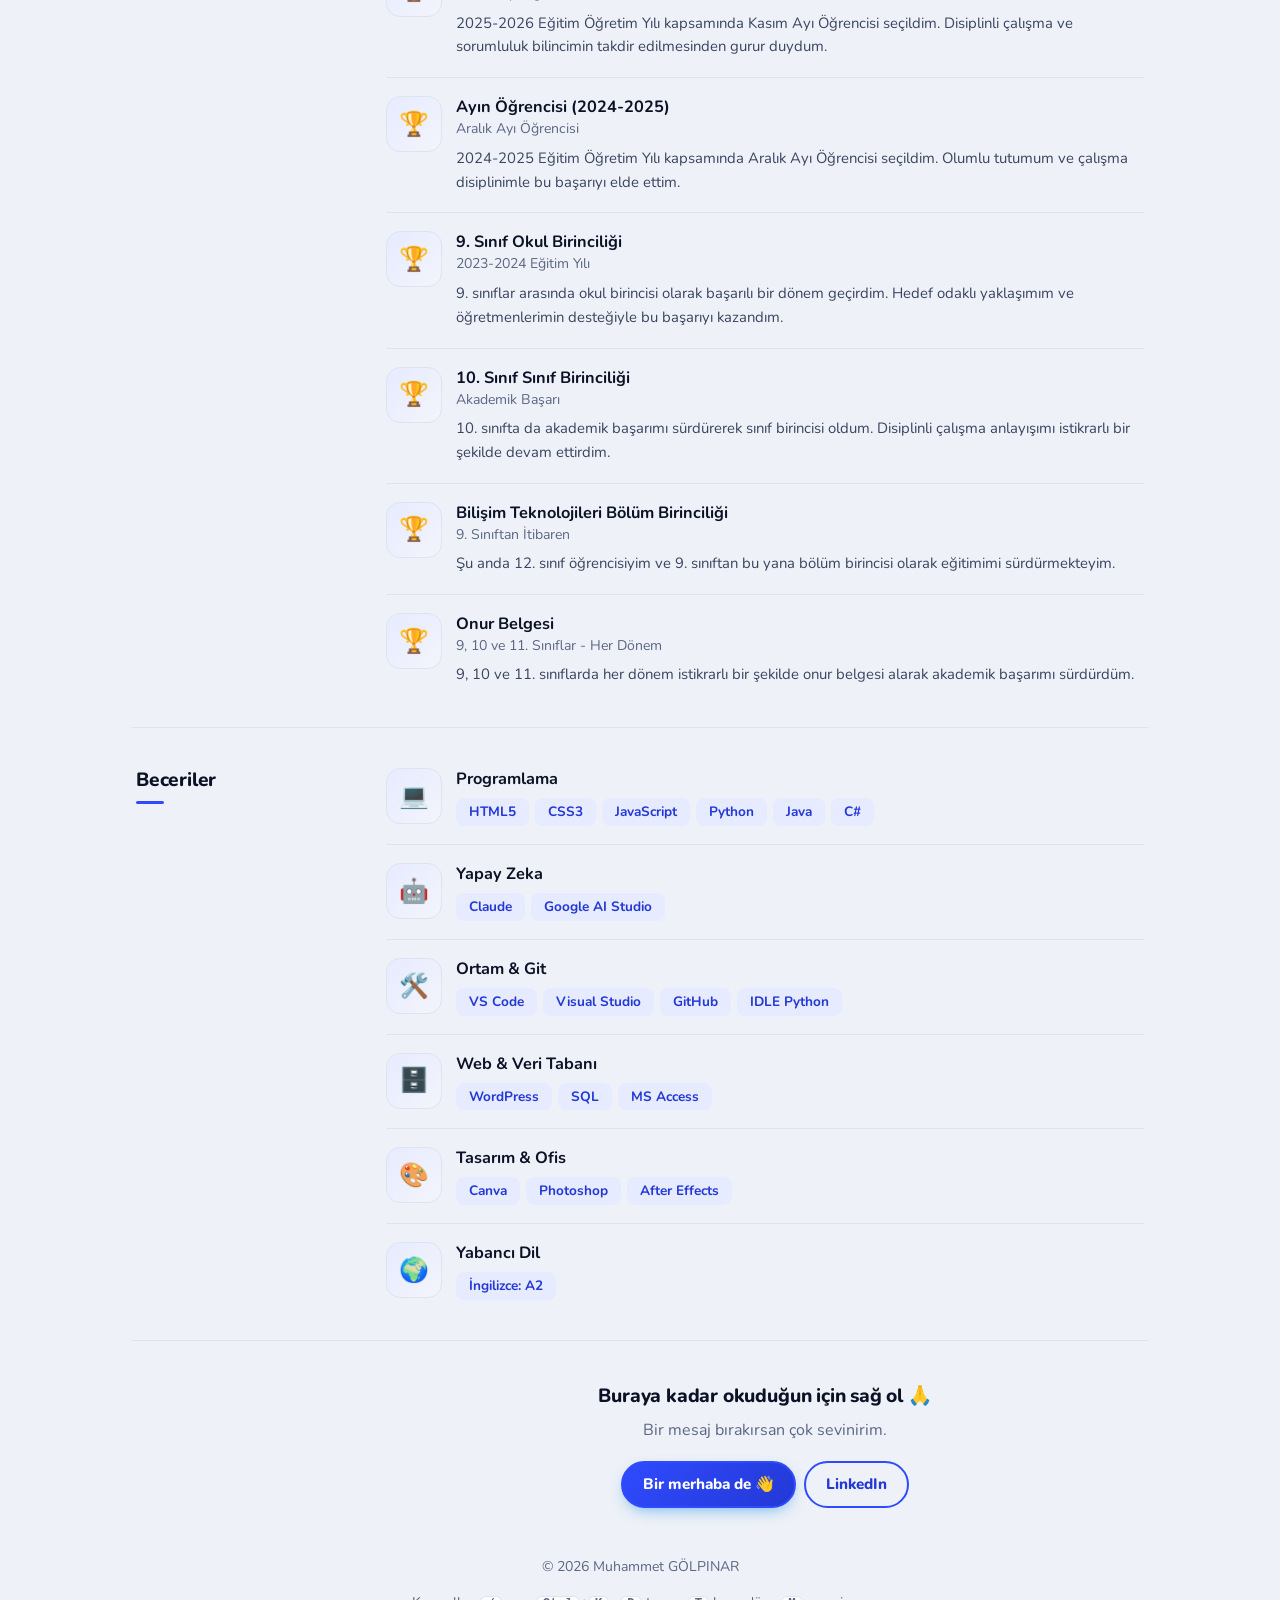
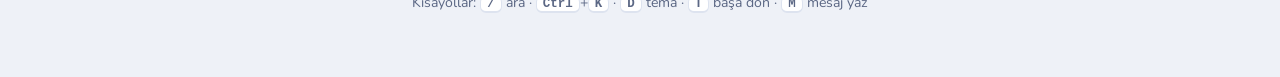
==== commit d4241cb0: "Add files via upload" ====
--- a/index.html
+++ b/index.html
@@ -3,7 +3,8 @@
 <head>
 <meta charset="utf-8">
 <meta name="viewport" content="width=device-width, initial-scale=1, viewport-fit=cover">
-<script>try{var t=localStorage.getItem('tema');if(!t&&matchMedia('(prefers-color-scheme:dark)').matches)t='dark';if(t)document.documentElement.dataset.theme=t;var a=localStorage.getItem('ac'),f=localStorage.getItem('fs'),o=localStorage.getItem('mo'),h=localStorage.getItem('hc');if(o)document.documentElement.dataset.mo=o;if(h)document.documentElement.dataset.hc=h;if(a)document.documentElement.dataset.ac=a;if(f)document.documentElement.style.setProperty('--fs',f)}catch(e){}</script>
+<script>window.NS=(function(){var d={};return{getItem:function(k){return Object.prototype.hasOwnProperty.call(d,k)?d[k]:null},setItem:function(k,v){d[k]=String(v)},removeItem:function(k){delete d[k]}}})()</script>
+<script>try{var t=NS.getItem('tema');if(!t&&matchMedia('(prefers-color-scheme:dark)').matches)t='dark';if(t)document.documentElement.dataset.theme=t;var a=NS.getItem('ac'),f=NS.getItem('fs'),o=NS.getItem('mo'),h=NS.getItem('hc');if(o)document.documentElement.dataset.mo=o;if(h)document.documentElement.dataset.hc=h;if(a)document.documentElement.dataset.ac=a;if(f)document.documentElement.style.setProperty('--fs',f)}catch(e){}</script>
 <meta name="theme-color" content="#0b1226">
 <link rel="manifest" href="manifest.webmanifest">
 <link rel="apple-touch-icon" href="icons/icon-180.png">
@@ -27,7 +28,7 @@
 <aside class="drawer" id="drawer" aria-label="Menü" inert><div class="dh"><span>Menü</span><button class="mbtn" id="mnc" type="button" aria-label="Menüyü kapat"><svg width="18" height="18" viewBox="0 0 20 20" aria-hidden="true"><path d="M4 4l12 12M16 4L4 16" stroke="currentColor" stroke-width="2" stroke-linecap="round" fill="none"/></svg></button></div><div class="gs"><input id="gara" type="search" placeholder="Sitede ara" aria-label="Sitede ara" autocomplete="off"></div><div class="gsn" id="gsonuc" aria-live="polite" hidden></div><nav><a href="#hakkinda">Hakkında</a><a href="#deneyim">Deneyim</a><a href="#projeler">Projeler</a><a href="#egitim">Eğitim</a><a href="#sertifikalar">Sertifikalar</a><a href="#ogretmen">Öğretmen görüşleri</a><a href="#basarilar">Başarılar</a><a href="#beceriler">Beceriler</a></nav><div class="dtools" id="dtools"><details class="ayar"><summary>⚙️ Ayarlar</summary><div class="ap"><div class="dt"><span>Tema</span><div class="seg"><button type="button" data-th="light">Açık</button><button type="button" data-th="dark">Koyu</button><button type="button" data-th="auto">Sistem</button></div></div><div class="dt"><span>Vurgu rengi</span><div class="sw"><button type="button" data-ac="mavi" style="background:#2f4bff" aria-label="Mavi"></button><button type="button" data-ac="turkuaz" style="background:#0b7f86" aria-label="Turkuaz"></button><button type="button" data-ac="mor" style="background:#7c3aed" aria-label="Mor"></button><button type="button" data-ac="yesil" style="background:#15803d" aria-label="Yeşil"></button><button type="button" data-ac="turuncu" style="background:#c2410c" aria-label="Turuncu"></button></div></div><div class="dt"><span>Yazı boyutu</span><div class="fz"><button type="button" data-fs="-" aria-label="Yazıyı küçült">A−</button><button type="button" data-fs="0" aria-label="Varsayılan boyut">A</button><button type="button" data-fs="+" aria-label="Yazıyı büyüt">A+</button></div></div><div class="dt"><span>Animasyonlar</span><div class="seg"><button type="button" data-mo="on">Açık</button><button type="button" data-mo="off">Kapalı</button></div></div><div class="dt"><span>Yüksek kontrast</span><div class="seg"><button type="button" data-hc="off">Kapalı</button><button type="button" data-hc="on">Açık</button></div></div><button class="dcopy" id="ayr" type="button">Ayarları sıfırla</button></div></details><a class="dcopy" id="iqb" href="https://mugol-portal.github.io/mugol-.iq/" target="_blank" rel="noopener">MuGöl IQ</a><button class="dcopy" id="pwab" type="button" hidden>📲 Uygulamayı yükle</button><button class="dcopy" id="kartb" type="button">🪪 Dijital kartı PNG indir</button><button class="dcopy" id="qrb" type="button">📱 QR kodum</button><button class="dcopy" id="ozet" type="button">Profil özetini kopyala</button></div></aside><div class="scrim" id="scrim"></div>
 
 <main class="col">
-<section class="cover" id="kapak" aria-hidden="true"><i class="cv-r1"></i><i class="cv-r2"></i><i class="cv-f"></i><div class="cv-in"><div class="cv-av"><span>MG</span><img id="cv-img" src="profil.jpg" alt="" onerror="var l=['profil.jpeg','profil.png','profil.webp','profil.JPG'],n=+this.dataset.n||0;if(n<l.length){this.dataset.n=n+1;this.src=l[n];return}this.remove()"></div><h1 class="cv-n">Muhammet GÖLPINAR</h1><p class="cv-t">Bilişim Teknolojileri Öğrencisi</p><p class="cv-s">MuGöl PORTAL Kurucusu ve Geliştiricisi</p><div class="cv-l"><i></i><b></b><i></i></div><p class="cv-o">Şehit Büyükelçi İsmail Erez Mesleki ve Teknik Anadolu Lisesi<br>Bilişim Teknolojileri Alanı</p><div class="cv-st"><div><b id="cv-sert">59</b><span>Sertifika</span></div><div><b>70</b><span>Proje</span></div></div><div class="cv-sk"><span>HTML5</span><span>CSS3</span><span>JavaScript</span><span>Python</span><span>Java</span><span>C#</span></div><div class="cv-c"><span>muhammetgolpinar@gmail.com</span><span>muhammetgolpinar.github.io</span></div><p class="cv-d">Portfolyo · Kasım 2026</p></div></section>
+<section class="cover" id="kapak" aria-hidden="true"><i class="cv-r1"></i><i class="cv-r2"></i><i class="cv-f"></i><div class="cv-in"><div class="cv-av"><span>MG</span><img id="cv-img" src="profil.jpg" alt="" onerror="var l=['profil.jpeg','profil.png','profil.webp','profil.JPG'],n=+this.dataset.n||0;if(n<l.length){this.dataset.n=n+1;this.src=l[n];return}this.remove()"></div><h1 class="cv-n">Muhammet GÖLPINAR</h1><p class="cv-t">Bilişim Teknolojileri Öğrencisi</p><p class="cv-s">MuGöl PORTAL Kurucusu ve Geliştiricisi</p><div class="cv-l"><i></i><b></b><i></i></div><p class="cv-o">Şehit Büyükelçi İsmail Erez Mesleki ve Teknik Anadolu Lisesi<br>Bilişim Teknolojileri Alanı</p><div class="cv-st"><div><b id="cv-sert">60</b><span>Sertifika</span></div><div><b>70</b><span>Proje</span></div></div><div class="cv-sk"><span>HTML5</span><span>CSS3</span><span>JavaScript</span><span>Python</span><span>Java</span><span>C#</span></div><div class="cv-c"><span>muhammetgolpinar@gmail.com</span><span>muhammetgolpinar.github.io</span></div><p class="cv-d">Portfolyo · Kasım 2026</p></div></section>
 
 <section class="card profile">
   <div class="banner"><svg viewBox="0 0 800 170" preserveAspectRatio="xMidYMid slice" aria-hidden="true"><circle cx="680" cy="30" r="110" fill="#fff" opacity=".12"/><circle cx="560" cy="150" r="70" fill="#fff" opacity=".1"/><circle cx="90" cy="20" r="60" fill="#fff" opacity=".1"/></svg></div>
@@ -133,6 +134,1117 @@
 
 
 
-<script src="app.js"></script>
+<script>
+/* Liberation Sans (Regular + Bold) alt kümesi — SIL Open Font License 1.1. ATS uyumlu CV PDF'i için PDF'e gömülür. */
+window.CVF={"r":{"cm":{"32":[1,278],"33":[2,278],"34":[3,355],"35":[4,556],"36":[5,556],"37":[6,889],"38":[7,667],"39":[8,191],"40":[9,333],"41":[10,333],"42":[11,389],"43":[12,584],"44":[13,278],"45":[14,333],"46":[15,278],"47":[16,278],"48":[17,556],"49":[18,556],"50":[19,556],"51":[20,556],"52":[21,556],"53":[22,556],"54":[23,556],"55":[24,556],"56":[25,556],"57":[26,556],"58":[27,278],"59":[28,278],"60":[29,584],"61":[30,584],"62":[31,584],"63":[32,556],"64":[33,1015],"65":[34,667],"66":[35,667],"67":[36,722],"68":[37,722],"69":[38,667],"70":[39,611],"71":[40,778],"72":[41,722],"73":[42,278],"74":[43,500],"75":[44,667],"76":[45,556],"77":[46,833],"78":[47,722],"79":[48,778],"80":[49,667],"81":[50,778],"82":[51,722],"83":[52,667],"84":[53,611],"85":[54,722],"86":[55,667],"87":[56,944],"88":[57,667],"89":[58,667],"90":[59,611],"91":[60,278],"92":[61,278],"93":[62,278],"94":[63,469],"95":[64,556],"96":[65,333],"97":[66,556],"98":[67,556],"99":[68,500],"100":[69,556],"101":[70,556],"102":[71,278],"103":[72,556],"104":[73,556],"105":[74,222],"106":[75,222],"107":[76,500],"108":[77,222],"109":[78,833],"110":[79,556],"111":[80,556],"112":[81,556],"113":[82,556],"114":[83,333],"115":[84,500],"116":[85,278],"117":[86,556],"118":[87,500],"119":[88,722],"120":[89,500],"121":[90,500],"122":[91,500],"123":[92,334],"124":[93,260],"125":[94,334],"126":[95,584],"160":[96,278],"161":[97,333],"162":[98,556],"163":[99,556],"164":[100,556],"165":[101,556],"166":[102,260],"167":[103,556],"168":[104,333],"169":[105,737],"170":[106,370],"171":[107,556],"172":[108,584],"173":[109,333],"174":[110,737],"175":[111,552],"176":[112,400],"177":[113,549],"178":[114,333],"179":[115,333],"180":[116,333],"181":[117,576],"182":[118,537],"183":[119,333],"184":[120,333],"185":[121,333],"186":[122,365],"187":[123,556],"188":[124,834],"189":[125,834],"190":[126,834],"191":[127,611],"192":[128,667],"193":[129,667],"194":[130,667],"195":[131,667],"196":[132,667],"197":[133,667],"198":[134,1000],"199":[135,722],"200":[136,667],"201":[137,667],"202":[138,667],"203":[139,667],"204":[140,278],"205":[141,278],"206":[142,278],"207":[143,278],"208":[144,722],"209":[145,722],"210":[146,778],"211":[147,778],"212":[148,778],"213":[149,778],"214":[150,778],"215":[151,584],"216":[152,778],"217":[153,722],"218":[154,722],"219":[155,722],"220":[156,722],"221":[157,667],"222":[158,667],"223":[159,611],"224":[160,556],"225":[161,556],"226":[162,556],"227":[163,556],"228":[164,556],"229":[165,556],"230":[166,889],"231":[167,500],"232":[168,556],"233":[169,556],"234":[170,556],"235":[171,556],"236":[172,278],"237":[173,278],"238":[174,278],"239":[175,278],"240":[176,556],"241":[177,556],"242":[178,556],"243":[179,556],"244":[180,556],"245":[181,556],"246":[182,556],"247":[183,549],"248":[184,611],"249":[185,556],"250":[186,556],"251":[187,556],"252":[188,556],"253":[189,500],"254":[190,556],"255":[191,500],"286":[192,778],"287":[193,556],"304":[194,278],"305":[195,278],"350":[196,667],"351":[197,500],"8211":[203,556],"8212":[204,1000],"8216":[205,222],"8217":[206,222],"8218":[207,222],"8220":[208,333],"8221":[209,333],"8226":[210,350],"8230":[211,1000],"8364":[214,556],"8482":[215,1000],"8722":[216,584]},"asc":905,"desc":-212,"bbox":[-203,-212,1000,878],"cap":688,"ttf":"AAEAAAAKAIAAAwAgT1MvMnsn/dUAAAEoAAAAYGNtYXCIpIsqAAAFCAAAAJRnbHlmXZVV0wAAB2AAADTsaGVhZBT7RNgAAACsAAAANmhoZWEN5AZCAAAA5AAAACRobXR4tBFLFAAAAYgAAAOAbG9jYZhDi+QAAAWcAAABwm1heHAA7QCaAAABCAAAACBuYW1lB8kXkAAAPEwAAAB+cG9zdP/AAJYAADzMAAAAIAABAAAAAhmZ83+tRV8PPPUAHwgAAAAAAMhA+ZoAAAAA5yXnVP5g/k4IAAcGAAAACAACAAAAAAAAAAEAAAc+/k4AQwgf/mD+9AgAAAEAAAAAAAAAAAAAAAAAAADgAAEAAADgAE8ABQBJAAQAAQAAAAAAAAAAAAAAAAADAAEAAwSjAZAABQAABZoFMwAAARsFmgUzAAAD0QBmAhIIBQILBgQCAgICAgSAAAAHAAAASgAAAAAAAAAAMUFTQwBAACAiEgXT/lEBMwc+AbIAAAARAAAAAAQ6BYEAAAAgACwGAADNAjkAAAI5ALkC1wBXBHMACQRzABYHHQBJBVYASAGHAGgCqgB/[base64]/4QKqAGoEcwBXBHMAhAQAAFcEcwBWBHMAVwI5AB0EcwBWBHMAjgHHAIkBx//OBAAAigHHAIoGqgCIBHMAiARzAFYEcwCEBHMAVgKqAIgEAAA5AjkAHwRzAIUEAAAHBcf//QQAABcEAAAFBAAAUwKsACICFAC3AqwAIgSsAFwCOQAAAqoA8gRzAIcEcwA6BHMAcQRz//4CFAC3BHMAcwKqAC0F5QAfAvYAGgRzAFMErABkAqoAWwXlAB8Ea//vAzMAegRkAEECqgApAqoAGwKqAEgEnACMBEwAUAKqAPMCqgB3AqoAUALsABsEcwBTBqwAOAasADgGrABJBOMAgwVWAAQFVgAEBVYABAVWAAQFVgAEBVYABAgAABgFxwBoBVYAqAVWAKgFVgCoBVYAqAI5AAkCOQCOAjn/0gI5AAcFxwAOBccAqAY5AGEGOQBhBjkAYQY5AGEGOQBhBKwAjgY5AEcFxwCeBccAngXHAJ4FxwCeBVYALQVWAKgE4wCOBHMAVwRzAFcEcwBXBHMAVwRzAFcEcwBXBx0AQgQAAFcEcwBXBHMAVwRzAFcEcwBXAjkACgI5AIcCOf/TAjkACARzAFYEcwCMBHMAVgRzAFYEcwBWBHMAVgRzAFYEZABBBOMALARzAIsEcwCLBHMAiwRzAIsEAAAFBHMAigQAAAUGOQBnBHMAVgI5AL0COQDCBVYAXQQAADkCqgAAAqr/3QKqAJwCqgAzAqr/6QRzAAAIAAAAAccAfwHHAH8BxwB/AqoASwKqAEsCzQBRCAABFgFW/mADcAB8BHMAEAgAALwErABlAjkAuwJaAGoCWgBIApgAAAKHAC0CoP/pAkj/6AAAAAIAAAADAAAAFAADAAEAAAAUAAQAgAAAABwAEAADAAwAfgD/AR8BMQFfIBQgGiAdICIgJiCsISIiEv//AAAAIACgAR4BMAFeIBMgGCAcICIgJiCsISIiEv///+H/wP+i/5L/[base64]/[base64]/xoPGiMaNRpbGnYAAAACAM0AAAUyBYEAAwAHAAATIREhExEhEc0EZfubTAPNBYH6fwU1+xcE6QACALkAAAF/BYEAAwAHAAABIwMzAzUzFQFnlBjExsIBjQP0+n/JyQAAAgBXA8YCgAWBAAMABwAAASMDMwEjAzMCao4UuP55jRW4A8YBu/5FAbsAAgAJAAAEaQV5ABsAHwAAAQMhFSEDIxMhAyMTIzUzEyM1IRMzAyETMwMzFSEDIRMDgE4BBP7lWG5W/pVUblTJ4U78ARJZblgBa1huWNP9QFABak4Ddf6PbP5oAZj+aAGYbAFxbAGY/mgBmP5obP6PAXEAAwAW/3IEUgXsACQALAAzAAAlJAM3FhYXES4DNTQ2NzUzFRYWFwcmJicRHgMVFAYHFSMBNCYmJxE2NgEUFhYXEQQCBv5WRqoZn46xh1Ml4c98u8wqrhR6dbOXWC7y3nwBoDRijo2X/VwyY2/+/BQSAVUld3gJAfAsRltoSZuvCYODCZegIV5pC/5DKkZYeFGlyAuiAhhBVDcl/iwJdAL0O1I4HAGlDgAABQBJ//QG1AWNAAsADwAbACcAMwAAARQGIyImNTQ2MzIWASMBMyUyFhUUBiMiJjU0NgE0JiMiBhUUFjMyNgE0JiMiBhUUFjMyNgbUop6cn5mmpJj7O5sDmp3735+an56en5oFXU1bW1FPW1hS+/BMWl5QUFxXUQGy1+fh3eTf5f1wBYEM4N7Z6ujb39/8JbOhnrarpacCxrCin7OtpagAAAMASP/sBTYFiQAjAC8AOQAABSInBgYjIiY1ECUmJjU0NjMyFhUUBgcWFzY3FwYHFjMyNxUGATQmIyIGFRQXPgIDJicGFRQWMzI2BKmxeUvAadfsAVchMLeol7m34m+2cTqRP5VgcEcuOP5nZFZgZEGDez9Kxnnsm4ZHjgx/QUbPuAEWlz6qRpalmIR2uFrNz6b0K/ncYhCHFgR5SFtnW3KCNU5a/KLq32TJeY03AAEAaAPGASAFgQADAAABIwMzAQqNFbgDxgG7AAABAH/+WAKeBcwADgAAExASNzMGAhEQEhcjJgIRf7W8rruvrb2uvbQCFAEhAczL0P4s/ur+6/4u08wBzQEfAAEADP5YAisFzAAOAAABEAIHIzYSERACJzMWEhECK7W8rryur7uuvbQCEP7f/jTL0gHRARcBFwHS0cz+M/7hAAABACECsgL9BYEADgAAASUXBRcHAwMnNyU3BQMzAcgBCC3+5rl3lpx3vf7oLQELDIgEWmeESfpIAQL/AEj4SYZrASkAAAEAZAC0BEcEngALAAABESMRITUhETMRIRUCn5P+WAGokwGoAmD+VAGskgGs/lSSAAEAuP76AYEA2wAJAAAlFRQGByM2NSM1AYEmKHteWNuoao5BiH7bAAABAFsB0AJPAnAAAwAAEzUhFVsB9AHQoKAAAAEAuwAAAX4A2wADAAAzNTMVu8Pb2wABAAD/7AI5BcwAAwAAFQEzAQGbnv5pFAXg+iAAAgBQ/+wEIwWWAAsAFwAAARACIyICERASITISAxACIyICERASMzISBCP58/P07QEA+e23jaKmkZOgn5QCwf6f/owBcgFjAWsBav6S/pkBMQES/vL+y/7U/uoBHAABAJwAAAQPBYEACgAAMzUhEQU1JTMRIRWcAWf+wgFNpgFXmQQ846rl+xiZAAEAZwAABAwFlgAeAAAzNT4FNTQmIyIGByc2NjMyFhUUBgYHBgYHIRVnM5Oin4BPiHlzlQ24FPfC1eVLlNFziB4C3391s5F8fIhWdIB9cRGpyMm5UqKiql6XRpkAAQBO/+wEGQWWACgAAAEUBiMiJic3FiEyNjU0JiMjNTMyNjU0JiMiBgcnNjYzMhYVFAYHFRYWBBn45tb/GLokAQ+Im7GnZmKUo4WDd5MMtRT3wtTrl5CesAGFw9bBvRH6hoRzgZyBcnGDem8OrcLFsIepHgQRsgAAAgAvAAAENwWBAAoAEgAAAREjESE1ATMRMxUBBgYHAQcHIQNxqv1oAoW9xv6QAjQN/pc2EAHyAT/+wQE/jAO2/EyOA3cGXhP97EoUAAEAUv/sBB0FgQAcAAABFAAjIiYnNxYzMjY1NCYjIgYHIxMhFSEDNjMyFgQd/vfrxfIgtjnskaSljEl+P7AvAyH9gxt1rtD3Acvf/wCsoxXRr5mFpC43AvaZ/kFa9AACAGj/7AQZBZYAFgAiAAABFAIjIgIREAAzIBMHJiMiAhE2NjMyFgc0JiMiBhUUFjMyNgQZ8tXu/AEG8gE/U6w1s5qpMbJzw+W3loZ+m6F+gpQBzd/+/gFiAVIBbgGI/uEfrP7h/vBbX/TWmaaTgaPQrwABAGkAAAQMBYEACwAAAQoCFSMQEgEhNSEEDNiyWbzlAQz9CwOjBO/+tv6K/pTDAQ4CVQGFmQADAFn/7AQaBZYAGQAkAC8AAAEUBiMiJjU0Njc1JiY1NDYzMhYVFAYHFRYWAzQhIgYVFBYzMjYTNCYjIgYVECEyNgQa+Oji/557c4Xxy9DxhnSHlt7++n+FiX1/hSOcjYmaASmTkAGJw9rWxYq8FAQbtHmhyMSnebQXBBa5Ag3veHd5f3X9/IOFj33+3Y0AAgBg/+wEEgWWABcAJAAAARAAIyImJzcWMzISEwYGIyICNTQ2MzISBzQmIyIGFRQWMzI2NgQS/vf1pccrrDa4m6oEKMJ0vuT43evyxJyDgpaWgE6GTQLd/pX+eoubG7ABIAELWm0BBNfd/f6kr6rPsZeas0eCAAIAuwAAAX4EOgADAAcAABM1MxUDNTMVu8PDwwNrz8/8lc/PAAIAuP76AYEEOgAJAA0AACUVFAYHIzY1IzURNTMVAYEmKHteWMPPnGqOQYh+zwKcz88AAQBlAJoESASqAAYAABM1ARUBARVlA+P8pgNaAjvNAaKa/pL+kZkAAAIAZAFYBEcD7AADAAcAABM1IRUBNSEVZAPj/B0D4wNYlJT+AJSUAAABAGUAmgRIBKoABgAANzUBATUBFWUDWvymA+OamQFvAW6a/l7NAAIAVAAABCcFlgAeACIAAAEUBgYHBwYGByM+BzU0JiMiBgcnNiQzMgQBNTMVBCcsUl1QSEYBrwInPk5QTTwlm4yMpA64GgEE1t8BAP2PwwQIS3ZkRDs0c0RFaFA/OTlGWDtyhIx6DMbU0/s9yckAAgCh/uUHbgXMAD8ATgAAARQCBiMiJjU3IwYGIyImNTQSNjMyFzM3MwMGFRQzMjY2NTQCJCMiBAIVFBIEMzIkNxcGBCMiJAI1EBIkITIEEgU0JiMiBgYVFBYzMjY3Ngduc81/Y2wDBkLDcZ2tgeiN21IGJ5x0JVFQh06a/t7C8v6M1J0BKcaRASqgN5H+ra7x/pe/+QG6ARLxAV65/aKEbmWdWl9jfdAoFwLzuv7TpFhYRnt7zLWkARqmtqD+BqRZXoryk7MBFZXW/m36wf7ZnktXcFdbvwFh5gEYAcr/tf624mZ9f+GDeIjSnVwAAAIABAAABVIFgQAHABAAACEDIQMjATMBAQcGBwMhAyYnBI+h/X6ixgI/2QI2/VsJGTG0Ag+1HBwBnP5kBYH6fwTxHFOC/jEB0UVXAAADAKgAAATqBYEADQAWAB4AAAEUBCMhESEgERQGBxYWATQmIyERITI2EzQhIREhMjYE6v7u9P3EAgAB8IyAqLb+7pyU/r8BQZmXUf6i/pwBc6+gAY280QWB/qp9qh0UuQH6cmL+QnP9//n+BIIAAAEAaP/sBXkFlgAZAAABIgAREAAzIBMXBgQjIiQCNRAAITIEFwcmJgMY6v78AQ/nASiVnFf+xdDV/smjAWwBQuEBLke1MdkE+v7T/vr+/f7FASVOtr6xAUnhAVEBfrCtPHuCAAACAKgAAAVlBYEACQATAAABFAIEIyERISAAAxAAISERITI2EgVlqv7IzP3xAdIBZgGFwP7h/vD+8QE6m+t+As/a/rmuBYH+mf61AQYBE/uxiAEAAAABAKgAAAT+BYEACwAAMxEhFSERIRUhESEVqAQt/JIDMvzOA5cFgZz+PJr+FZwAAQCoAAAEkQWBAAkAAAERIRUhESMRIRUBZwMS/O6/A+kE5f30nv3FBYGcAAABAGf/7AWgBZYAHgAAExAAITIEFwcmJiMiABEQADMyNjc1ITUhEQYEIyIkAmcBcAFN6gEkT7Y80530/v4BEvKK70r+WwJVcP67vt3+wKkCxwFXAXierjZ4bv7Z/vT+9f7LVEj+oP4acn2wAUsAAAEAqAAABSAFgQALAAAhESERIxEzESERMxEEYf0Gv78C+r8Cjf1zBYH9rAJU+n8AAAEAvQAAAXwFgQADAAAzETMRvb8Fgfp/AAEAIP/sA2gFgQAQAAAFIAM3FhYzMjY1ESE1IREUBgHJ/ppDuxJ+X2h4/vEBzd4UAXIfdIKPigNFnPwjzesAAQCoAAAFPwWBAAsAACEBBxEjETMRATMBAQRS/c24v78Cp+H9qAKoAqiM/eQFgf0+AsL9nPzjAAABAKgAAAQvBYEABQAAMxEzESEVqL8CyAWB+xucAAABAKgAAAYCBYEAGgAAIRE0NwYHASMBJycXFxEjETMBFhYXNjY3ATMRBVYJMSf+lIb+jzghAwSq+wF3FCUGCDMJAXD1A6yckLNl/EADwKpub738VAWB/C87hx4ooxUD0fp/AAEAqAAABSAFgQANAAAhARcXESMRMwEmNREzEQQ6/Q4FBareAvoMrASwYaf8WAWB+0jEWAOc+n8AAgBh/+wF1wWWAA4AGgAAARQCBCMiJAI1EAAhMgQSBxAAIyIAERAAMzIABdep/sTX2f7FpgFyAUrXATynw/758PL++AEL7fQBBQLH3f60srABTd4BUgF9q/663gEHASz+2P71/vf+yQEtAAIAqAAABOoFgQAKABEAAAEUBCMhESMRITIEBxAhIREhIATq/vvg/mK/AlHtAQTA/rj+hQGDAUAD2cjs/dsFgd7MARH91AACAGH+fQXXBZYAGAAkAAABEAAFFhYzMjcVBiMiJicmJAI1EAAhMgQSBxAAIyIAERAAMzIABdf+1P71KYVmNzxdVZfDPsb+4ZcBcgFK1wE8p8P++fDy/vgBC+30AQUCx/7W/oAjfnANhharyAq1AUPVAVIBfav+ut4BBwEs/tj+9f73/skBLQAAAgCoAAAFaAWBAA0AFgAAIQEhESMRITIEFRQGBwEDNCYjIREhMjYEjP6S/km/ApfuAQO3oQGQ+Ked/jsBzZelAkn9twWB1b6d1hz9oQPse4H9+I0AAQBd/+wE+AWWAC0AAAEUBCEgAzcWFjMyNjU0LgInLgM1NCQhMhYXByYmIyIGFRQWFhceBQT4/s/+6/39Urkg0LO5yT9ynmCnrWQ1ARUBAvD+M7wfrpqpskWCwkGBdmdMKwGFw9YBZiV/d397RVY4JhYlSlt6T7XEk7EhcGVwb0FVOysPHys6VHIAAQAuAAAEtAWBAAcAAAERIxEhNSEVAtC+/hwEhgTl+xsE5ZycAAABAJ7/7AUpBYEAEwAABSIkJjURMxEUFjMyNjURMxEUBgQC263+/o6/xLm+076R/vcUfvCmA4H8j8HIz8cDZPyRq/iDAAEACQAABU0FgQAIAAAhIwEzARc3ATMDDsb9wckBhlRUAYTJBYH8IPn5A+AAAQAJAAAHhgWBABkAACEjAyYnBgYDIwEzExYXNhITMxMWFzc2NgEzBefk9BguGiT/5P5hx/0tJhg/9rf1OCAJGyIBCMcDf1TZdJz8ZAWB/IGosm4BBANn/JPXlSNzkQOyAAABAC4AAAUrBYEACwAAIQEBIwEBMwEBMwEBBFj+Wf5Q0wIY/hHTAYgBfdP+HgILAmj9mALcAqX91wIp/WL9HQAAAQAtAAAFKQWBAAgAAAERIxEBMwEBMwMJvv3i0gGtAavSAkj9uAJIAzn9YQKfAAEAQQAABKMFgQAJAAAhITUBITUhFQEhBKP7ngNa/O8D6vymA4mPBFaci/umAAABAJL+VwIpBcwABwAAExEhFSMRMxWSAZfp6f5XB3WB+Y2BAAABAAD/7AI5BcwAAwAABQEzAQGX/mmeAZsUBeD6IAABABD+VwGnBcwABwAAEzUzESM1IREQ6ekBl/5XgQZzgfiLAAABAAoCoQO3BYEABgAACQIjATMBAxP+y/7OogFwywFyAqECef2HAuD9IAAB/+H+aQSK/usAAwAAAzUhFR8Eqf5pgoIAAAEAagSxAhIF5AAFAAABATUzExUBtP62z9kEsQEWHf7hFAACAFf/7ARzBE4AIwAwAAAFIiY1NDY3NzU0JiMiBgcnEiEyFhURFBYzMjcVBiMiJicjBgYnMjY2NTUHDgIVFBYBnqOk3fbzcHh5bgu8LgGEzM4qOxohREdkWwYGRbdaY5pZxX+DRl8UrJaotAYEO4RyUloRASS7sf4uUFEHcBBpcHxnh1qdU1kEAjBkUVhgAAACAIT/7AQdBcwAFwAjAAABECEiJicjFAYHIzY1ETMRFAczNjYzMhIDNCYjIgYVFBYzMjYEHf5ye6MzAggCrga0BAQypXrNwb14h5iLiJmIeQIi/cpZYx9/CjapBO3+WUFYaFr+7P7i48TQ4tXLyQAAAQBX/+wDygROABkAAAEUFjMyNjcXBgYjIgIREBIzMhYXByYmIyIGAROIiWCBD7YV4Kzj7/DgptscuQ5yaY+AAiLY0GhsDJy6AR8BEwERAR+slw5aar4AAAIAVv/sA+8FzAAWACIAACUGBiMiAhEQITIWFzMnETMRFBcjJiY1ARQWMzI2NTQmIyIGAzUypXrNwQGOe6QyAgK0BqwDB/3aeIeZioqXiHmuaFoBFAEYAjZaYnkBwfsTqTYQdCoBcOPE1N/XyMkAAgBX/+wEGAROABIAGQAAARQWMzI2NxcCISICERASMyARFScmJiMiBgcBFJqUdY0ZnmH+qPD7++kB3boPkIeDmQYB97rKXkgt/[base64]/mbS0BwEDgWpjr879LwKucm80sJX9ggXM/n49ggoAAgCJAAABPQXMAAMABwAAEzUzFQMRMxGJtLS0BSCsrPrgBDr7xgAC/87+VwE9BcwAAwAQAAATNTMVERQGIyInNRcyNjURM4m0eHhNMj5FOLQFIKys+lqZigmLBkhoBKUAAQCKAAAEAwXMAAsAACEBBxEjETMRATMBAQMw/pKEtLQB29P+SQHOAe5t/n8FzPxhAg3+L/2XAAABAIoAAAE+BcwAAwAAMxEzEYq0Bcz6NAABAIgAAAYjBE4AKQAAIRE0JiMiBhURIxE0JzMeAhczNjYzMhYXMzY2MzIWFREjETQmIyIGFREDAFZwc4azBqoBAgMCAzqWbHuPHAM4n3GklbJWcHaDAq6deLCg/Y0DU70qBSw5T3NaYmttYLLL/S8Crp14r6H9jQABAIgAAAPuBE4AGgAAIRE0JiYjIgYVESMRNCczHgIXMzY2MzIWFREDOSpcWYKWtAaqAQIDAgM+o3mypQKua3Y0sp79jQNTvSoFLDlPcF2xzP0vAAACAFb/7AQdBE4ACgAWAAABEAIjIgIRECEyEgM0JiMiBhUUFjMyNgQd+u7t8gHl+Oq9hZ2ejYuVoosCHv7k/uoBIQERAjD+7/7h4MvP3NbX0AAAAgCE/lcEHQRNABcAJAAAARAhIicjFhURIxE0JzMeAhUzNjYzMhIDNCYjIgYGFRQWMzI2BB3+cvpWBQS0Bq4BBAUEMJ6ByMa9eoVreT+ImYZ7AiL9yrwIov5ZBQanNgQxZhNkXf70/t3iwlq/mdXKxQAAAgBW/[base64]/+wDtgRLACoAAAEUBiMiJic3FhYzMjY1NCYnJy4CNTQ2MzIWFwcmJiMiBhUUFhYXHgMDtufQytshnxeQgIl/WGKBm4NK08qz0xyiD4NuenQwXpePfkkoASuZpoWNH1dRVFRAUBoiKE1uUJSbfosUSE1KSy48KiUkPUphAAABAB//8AIqBSwAFAAAJQYjIjURIzUzNzMVMxUjERQWMzI3AipZXdh9hDV4yMgzPyRECBj1AtKD8vKD/VVOPw4AAQCF/+wD6wQ6ABoAAAERFBYWMzI2NREzERQXIy4CJyMGBiMiJjURAToqXFmClrQGqgECAwIDPqN5sqUEOv1Sa3Y0sp4Cc/ytvSoFLDlPcF2xzALRAAABAAcAAAP5BDoACgAAISMBMxMWFzc3EzMCZdX+d8DuDTgjJ/a/BDr9QCjFdXYCwgAB//0AAAXMBDoAFAAAISMDJwYGAyMBMxMWFzcTMxMXNxMzBJbRvSQJJrnQ/tGytwckEeLBvS4fzbAC/aktqf0wBDr9IRiuSgNb/Rm+iwMaAAEAFwAAA+oEOgALAAAhAQEjAQEzAQEzAQEDIf7d/tvCAYH+kccBDgEMyf6RAYYBvP5EAiwCDv5bAaX99P3SAAABAAX+VwP8BDoAFgAAEyInNRYzMjc3ATMTHgIXNxMzAQ4Cv0oyJi6oYhH+U8DkBQ5MA0btvv5gQ3SN/lcLhwb3KwQ1/aoOJ94NxQKx+8atqVMAAQBTAAADmgQ6AAkAADM1ASE1IRUBIRVTAl39xQMQ/aICc4kDJouJ/NqLAAABACL+VwKIBcwAIwAAASImNRE0Jic1NjY1ETQ2MzMVIyIGFREUBgcVFhYVERQWMzMVAgF/iWlubWqFg4c/W01qWFlpTVs//leaiwFpdXMFfwRzdQFqjZiBa2z+nF6JFQIViGH+m2ptgQAAAQC3/[base64]/gh94LYJyOnUCKSwaLSkvj1QaLgwhXJUqJv//AAAAAAAAAAAQBgABAAAAAgDy/rkBuAQ6AAMABwAAATMTIxMVIzUBCpQYxMbCAq38DAWByckAAAIAh//hA/oFgQAdACYAACUmAhE0Ejc1MxUWFhcHJicmJwM2NzY3FwYGBxUjIxEGBwYVFBcWFwIax8zMx3yPtBu5DjklOQE1KkAQthO+kwF7ZDNARDVeiRIBHQEB/QEfEZubD6aLDlo1Igz8xwwhNGwMkLYOqAR3EEtf4dhoURIAAQA6AAAEUAWWACUAAAEGBiMhNTY2NTUjNTMRNDYzMhYXByYmIyIGFREhFSEVFAYHITI3BFARsJD9RllWurrOxJPIIq4Vb0dycAGY/[base64]//gAABHYFgQAWAAABIRUhFSEVIREjESE1ITchNSEBMwEBMwLQAUH+gQF//oGy/oMBfQL+gQFA/lvHAXMBd8cCxX2af/7RAS9/mn0CvP15AocAAAIAt/5OAV0FzAADAAcAABMRMxEDETMRt6ampgLCAwr89vuMAwv89QACAHP/[base64]/3TpQTDuLi4uAADAB//8AXFBZYADwAfADcAAAEUAgQjIiQCNTQSJDMyBBIHNAIkIyIEAhUUEgQzMiQSJRQWMzI3FwYGIyImNTQ2MzIXByYmIyIGBcXB/q/Bxf6tu8IBUMHCAVHAXKj+26qo/tyoqQEiqakBJqj8iY59nktzPql1vNDIvfRgciB0TH+HAsPB/q/ByQFNvcEBUMLD/rLCqQEhqqn+3Kep/[base64]/q4BUqj+rgFU/YP+sAFQp/6xAVGNAW0/AXMf/oz+kR0BbT8Bcx/+jP6RHQAAAQBkALQERwLyAAUAACURITUhEQO2/K4D47QBrJL9wv//AFsB0AJPAnAQBgAOAAAABAAf//AFxQWWAA8AHwAtADYAAAEUAgQjIiQCNTQSJDMyBBIHNAIkIyIEAhUUEgQzMiQSBQMjESMRITIWFRQGBxMDNCYjIxEzMjYFxcH+r8HF/q27wgFQwcIBUcBcqP7bqqj+3KipASKpqQEmqP5Sx6F/ATOOl2hV3Z9fUaq2UFQCw8H+r8HJAU29wQFQwsP+ssKpASGqqf7cp6n+3KioAST5AVD+sAM/fm9mexP+ogJQRUj+01UAAAH/7wWsBHwGCgADAAABITUhBHz7cwSNBaxeAAACAHoDXAK4BZYACwAXAAABFAYjIiY1NDYzMhYHNCYjIgYVFBYzMjYCuKl2dqmneHinbWdLS2dpSUpoBHl3pqh1daimd0xoakpKamkAAgBBAAAEJATDAAsADwAAAREjESE1IREzESEVATUhFQJ8k/5YAaiTAaj8HQPjAqj+dQGLkQGK/naR/ViRkQABACkCMwKDBY0AGwAAEyc2Njc2NjU0JiMiBgcnNjYzMhYVFAcGBgchFSsCH4FrYVhHSkRYCIUNoYF/lbx6ZBQBuwIzZ0WDSkRwOj5LSUQIa4R7bpOKWlwtcQABABsCJwKCBY0AJQAAARQGIyAnNxYzMjU0IyM1MzI2NTQmIyIGByc2NjMyFhUUBgcVFhYCgpuO/uIgiBKkoL09OVBcSkdEVAaHDZ1/gpRWWltqAxt0gOMNiJSJbUhBPEVGQQxteHdiS24UAglpAAEASASxAfAF5AAFAAATNRMzFQFI2c/+tgSxFAEfHf7qAAABAIz+VwRtBDoAHgAAExEzERQWMzI2NREzERQWMzI3FQYjIiYnIwYjIiYnEYy1a3eAkrQkKhkdQTBbXwUDasFDbR/+VwXj/VKKi66iAnP80ExFCIEUXmTCKSb+HAAAAQBQ/vgD9QWBAA8AAAERIxEjESMRIiY1NDYzIRUDdHDZcajCxa0CMwUb+d0GI/ndA765qqm/Zv//APMBvgG2ApoQBgDZOAAAAQB3/k4B4wAAABIAAAUUISInNRYzMjU0IyIHNzMHFhYB4/[base64]/rCoAU+NHQFvAXQf/o0//pMdAW8BdB/+jT8A//8AOP/cBsIFgRAmAHnoABAnANQC+QAAEAcA1QO4/c///wA4AAAGdQWBECYAeegAECcA1AL5AAAQBwByA/L9z///AEn/3AbCBY0QJwDUAw0AABAnANUDuP3PEAYAcy4AAAIAg/6kBFYEOgAeACIAADc0NjY3NzY2NzMOBxUUFjMyNjcXBgQjIiQBFSM1gyxSXVFHRgGvAic+TlBNPCWbjIykDrga/vzW3/8AAnHDMkt2ZEQ7NHNERWhQPzk5Rlg7coSMegzG1NMEw8nJ//8ABAAABVIG8BImACIAABAHANoBTgAA//8ABAAABVIG8BImACIAABAHANsB2wAA//8ABAAABVIG/hImACIAABAHANwBYAAA//8ABAAABVIHBhImACIAABAHAN4BXgAA//8ABAAABVIGshImACIAABAHAN0BbAAA//8ABAAABVIG+xImACIAABAHAMkBiQCIAAIAGAAAB6gFgQAPABQAACERIQMjASEVIREhFSERIRUBIwcBIQPJ/dzGxwKuBLn9CQK7/UUDIPwhlxz+1QHeAZz+ZAWBnP48mv4VnATuP/2CAP//AGj+TgV5BZYSJgAkAAAQBwB4Af4AAP//AKgAAAT+BvASJgAmAAAQBwDaAT8AAP//AKgAAAT+BvASJgAmAAAQBwDbAd8AAP//AKgAAAT+Bv4SJgAmAAAQBwDcAXcAAP//AKgAAAT+BrISJgAmAAAQBwDdAXkAAP//AAkAAAGxBvASJgAqAAAQBgDanwD//wCOAAACNgbwEiYAKgAAEAYA20YA////0gAAAmgG/hImACoAABAGANzSAP//AAcAAAI0BrISJgAqAAAQBgDd2gAAAgAOAAAFZQWBAA0AGwAAEzMRISAAERQCBCMhESMlEAAhIREhFSERITI2Eg6aAdIBZgGFqv7IzP3xmgSX/uH+8P7xAZb+agE6m+t+AyECYP6Z/rXa/rmuAodIAQYBE/45mv4SiAEAAP//AKgAAAUgBwYSJgAvAAAQBwDeAaEAAP//AGH/7AXXBvASJgAwAAAQBwDaAbYAAP//AGH/7AXXBvASJgAwAAAQBwDbAiUAAP//AGH/7AXXBv4SJgAwAAAQBwDcAdUAAP//AGH/7AXXBwYSJgAwAAAQBwDeAcEAAP//AGH/7AXXBrISJgAwAAAQBwDdAdcAAAABAI4A4QQfBHMACwAAEwEBNwEBFwEBBwEBjgFi/qBoAV4BXmn+ogFgZv6f/pwBSgFiAWBn/p8BX2n+pP6gaQFh/p0AAAMAR//LBfQFugAUABwAJAAAARQCBCMiJwcjNyYREAAhMhc3MwcWAzQnARYzMgABFBcBJiMiAAXXqf7E1/aoeL7IrgFyAUr3p3nAyazDYv07erT0AQX8D2UCw3yy8v74Asfd/rSycJHxwAFLAVIBfW6S8r7+veCQ/KtbAS0BE+WVA1VY/tj//wCe/+wFKQbwEiYANgAAEAcA2gGNAAD//wCe/+wFKQbwEiYANgAAEAcA2wHtAAD//wCe/+wFKQb+EiYANgAAEAcA3AGYAAD//wCe/+wFKQayEiYANgAAEAcA3QGeAAD//wAtAAAFKQbwEiYAOgAAEAcA2wHQAAAAAgCoAAAE6gWBAA0AFgAAARQGBiMhESMRMxUhMgQHNCYjIREhMjYE6nTblv5iv78Bku8BAsCkpP6FAYOZpwLfgMdv/tcFgfzezIaV/cCbAAABAI7/7ASPBcwAMQAAARQGIyInJxYWMzI2NTQmJyYmNTQ2NzY2NTQmIyIGFREjETQ2MzIWFRQHBgYVFBYWFxYEj7yqq3ACNKBFXGJVYVxbOTY6NYZtlIu06+i+4XFPIjdSMLgBJ5alMaQdKFZPQGY6NoRWPWQtMFQyTV2govwDBAPj5qGIj2dIMR0mOzkgfP//AFf/7ARzBeQSJgBCAAAQBwBBALwAAP//AFf/7ARzBeQSJgBCAAAQBwB0AVQAAP//AFf/7ARzBdMSJgBCAAAQBwDGANoAAP//AFf/7ARzBb0SJgBCAAAQBwDKAPUAAP//AFf/7ARzBXsSJgBCAAAQBwBoAOsAAP//AFf/7ARzBnMSJgBCAAAQBwDJAQgAAAADAEL/7AbCBE4AJwA0ADsAAAEVFhYzMjY3FwIhIAMGBiMiJjU0Njc3NTQmIyIGBycSITIXNjMgERUlBw4CFRQWMzI2NjUlJiYjIgYHA8gClox1jRmeYf6o/r9mT9KSp6nu8vBveX5xDbwuAY76Y3bkAd38UMOFjUJkXWaZVwL2D5CHf5MGAfcRtb5eSC3/AAEBjHWslq6wBAQ7h29QXBEBJIuL/cEYHwQDNWVKV2FZm1bEq52rnQD//wBX/k4DygROEiYARAAAEAcAeAEMAAD//wBX/+wEGAXkEiYARgAAEAcAQQDdAAD//wBX/+wEGAXkEiYARgAAEAcAdAFwAAD//wBX/+wEGAXTEiYARgAAEAcAxgD1AAD//wBX/+wEGAV7EiYARgAAEAcAaAD4AAD//wAKAAABsgXkEiYAwwAAEAYAQaAA//8AhwAAAi8F5BImAMMAABAGAHQ/AP///9MAAAJpBdMSJgDDAAAQBgDG0wD//wAIAAACNQV7EiYAwwAAEAYAaNsAAAIAVv/sBCcF6gAbACcAAAUiAjU0NjMyFyYnBTU3JiczFhclBwcWEhUVEAITNCYjIgYVFBYzMjYCNuj4+O+JXm19/tPabYXRUFoBMgHTq675PI2cnZGQkaGVFAEC8/T+O9lyhXJeV0ckQoRwXJz+augG/vv+8wH1wK2uv76yrwD//wCMAAAD8gW9EiYATwQAEAcAygD1AAD//wBW/+wEHQXkEiYAUAAAEAcAQQDfAAD//wBW/+wEHQXkEiYAUAAAEAcAdAFnAAD//wBW/+wEHQXTEiYAUAAAEAcAxgDwAAD//wBW/+wEHQW9EiYAUAAAEAcAygD3AAD//wBW/+wEHQV7EiYAUAAAEAcAaAD6AAAAAwBBAN8EJAR1AAMABwALAAABNTMVATUhFQE1MxUB3qj9uwPj/bqoA763t/6ikpL+f7e3AAMALP/aBLQEXAASABoAIgAAARACIyInByM3JjUQITIXNzMHFgc0JwEWMzI2JRQXASYjIgYEWPruw3Zkp7hTAeXJc1unrVG9F/4dRImii/2zGAHiQ4yejQIe/uT+6mJ01orkAjBbacmF8IFc/c5Y0N2CVQIxUc8A//8Ai//sA/EF5BImAFYGABAHAEEA7AAA//8Ai//sA/EF5BImAFYGABAHAHQBVwAA//8Ai//sA/EF0xImAFYGABAHAMYA7wAA//8Ai//sA/EFexImAFYGABAHAGgA7QAA//8ABf5XA/wF5BImAFoAABAHAHQBGwAAAAIAiv5XBB0FzAAUACEAABMzERQHMzY2MzISERAhIicjFhURIwE0JiMiBgYVFBYzMjaKtAQGMJ6ByMb+cvpWBQS0AtZ6hWt5P4iZhnsFzP5ZQVhkXf70/uH9yrwIov5ZA8fiwlq/mdXKxf//AAX+VwP8BXsSJgBaAAAQBwBoALsAAP//AGf/7AWgBvMSJgAoAAAQBwDfAfYAAP//AFb+VwPvBeYSJgBIAAAQBwDHAPkAAP//AL0AAAF8BvESJgAqAAAQBwDIACcBJQABAMIAAAF2BDoAAwAAMxEzEcK0BDr7xv//AF3+TgT4BZYSJgA0AAAQBwB4AaYAAP//ADn+TgO2BEsSJgBUAAAQBwB4ANoAAAABAAAEsQKWBdMACQAAARUjJyMHIzUTMwKWadsC6GjqzATFFKmpFAEOAAAB/90EsQJ3BeYACwAAASImJzMWMzI3MwYGASmEthJ1HL26HXUVswSxqouZmY6nAAABAJwFIAFQBcwAAwAAEzUzFZy0BSCsrAACADMEkAIXBnMACwAXAAABFAYjIiY1NDYzMhYHNCYjIgYVFBYzMjYCF45kZI6OZGOPbE44OU5MOzpMBYJkjo5kZYyNZDhOTjg3UlEAAf/[base64]//[base64]/LfA/LXD29vb29vbAAAB/mAAAAJiBYEAAwAAISMBM/70lANxkQWBAAIAfAINAwoFOQAKABEAAAEVIzUhNQEzETMVAwYHAwcHIQKNbP5bAZl4fekJIuQjCgE8AsW4uFECI/3eUgH/GC3+zisLAAABABD/7ARWBZYAKwAAJTI2NxcGBiMiAgMjNzMnNyM3MxI2MzIWFwcmJiMiBgchByEGFRQXIQchFhYCs2R4Drke267Z/R6rKHgDA6AogSD426/bHbkOeWqOlxUBvij+YwMEAcQo/mwWon5kWw6bqAEGAQSBTlZ/AQH7qZoOW2SuvH8YPigmgcO1AAACALwCegcZBYEAEwAbAAABEQcHAyMDJwcHESMRMxMXNxMzEQERIxEjNSEVBpsJC+Zso00BAYC+3w9KqLj7KIb/AooCegJrFiD9ywGdzhQR/boDB/3NKsABnfz5Apj9aAKYb28AAQBlAmAESALyAAMAABM1IRVlA+MCYJKSAAABALsBvgF+ApoAAwAAEzUzFbvDAb7c3AABAGoF+gISBvAABQAAASU1MxcVAaD+ys/ZBfrZHeIUAAEASAX6AfAG8AAFAAATNTczFQVI2c/+ygX6FOId2QAAAQAABfoClgb+AAkAAAEVIycjByM1NzMClmnbAuho6swGDhSLixTwAAIALQX6AloGsgADAAcAAAE1MxUhNTMVAbej/dOlBfq4uLi4AAH/6QX6ArYHBgAXAAABIi4CIyIGByM+AjMyHgIzMjczBgYB7CpUTkcfNzYJWwswUT8sVE5FHmQRXBFkBfolLSU+OWZpPSUtJXeUeAAB/[base64]/vQCWAAAAAAAAAAAAAAAAAAAAAAAAAAA=","n":224,"size":15596},"b":{"cm":{"32":[1,278],"33":[2,333],"34":[3,474],"35":[4,556],"36":[5,556],"37":[6,889],"38":[7,722],"39":[8,238],"40":[9,333],"41":[10,333],"42":[11,389],"43":[12,584],"44":[13,278],"45":[14,333],"46":[15,278],"47":[16,278],"48":[17,556],"49":[18,556],"50":[19,556],"51":[20,556],"52":[21,556],"53":[22,556],"54":[23,556],"55":[24,556],"56":[25,556],"57":[26,556],"58":[27,333],"59":[28,333],"60":[29,584],"61":[30,584],"62":[31,584],"63":[32,611],"64":[33,975],"65":[34,722],"66":[35,722],"67":[36,722],"68":[37,722],"69":[38,667],"70":[39,611],"71":[40,778],"72":[41,722],"73":[42,278],"74":[43,556],"75":[44,722],"76":[45,611],"77":[46,833],"78":[47,722],"79":[48,778],"80":[49,667],"81":[50,778],"82":[51,722],"83":[52,667],"84":[53,611],"85":[54,722],"86":[55,667],"87":[56,944],"88":[57,667],"89":[58,667],"90":[59,611],"91":[60,333],"92":[61,278],"93":[62,333],"94":[63,584],"95":[64,556],"96":[65,333],"97":[66,556],"98":[67,611],"99":[68,556],"100":[69,611],"101":[70,556],"102":[71,333],"103":[72,611],"104":[73,611],"105":[74,278],"106":[75,278],"107":[76,556],"108":[77,278],"109":[78,889],"110":[79,611],"111":[80,611],"112":[81,611],"113":[82,611],"114":[83,389],"115":[84,556],"116":[85,333],"117":[86,611],"118":[87,556],"119":[88,778],"120":[89,556],"121":[90,556],"122":[91,500],"123":[92,389],"124":[93,280],"125":[94,389],"126":[95,584],"160":[96,278],"161":[97,333],"162":[98,556],"163":[99,556],"164":[100,556],"165":[101,556],"166":[102,280],"167":[103,556],"168":[104,333],"169":[105,737],"170":[106,370],"171":[107,556],"172":[108,584],"173":[109,333],"174":[110,737],"175":[111,552],"176":[112,400],"177":[113,549],"178":[114,333],"179":[115,333],"180":[116,333],"181":[117,576],"182":[118,556],"183":[119,333],"184":[120,333],"185":[121,333],"186":[122,365],"187":[123,556],"188":[124,834],"189":[125,834],"190":[126,834],"191":[127,611],"192":[128,722],"193":[129,722],"194":[130,722],"195":[131,722],"196":[132,722],"197":[133,722],"198":[134,1000],"199":[135,722],"200":[136,667],"201":[137,667],"202":[138,667],"203":[139,667],"204":[140,278],"205":[141,278],"206":[142,278],"207":[143,278],"208":[144,722],"209":[145,722],"210":[146,778],"211":[147,778],"212":[148,778],"213":[149,778],"214":[150,778],"215":[151,584],"216":[152,778],"217":[153,722],"218":[154,722],"219":[155,722],"220":[156,722],"221":[157,667],"222":[158,667],"223":[159,611],"224":[160,556],"225":[161,556],"226":[162,556],"227":[163,556],"228":[164,556],"229":[165,556],"230":[166,889],"231":[167,556],"232":[168,556],"233":[169,556],"234":[170,556],"235":[171,556],"236":[172,278],"237":[173,278],"238":[174,278],"239":[175,278],"240":[176,611],"241":[177,611],"242":[178,611],"243":[179,611],"244":[180,611],"245":[181,611],"246":[182,611],"247":[183,549],"248":[184,611],"249":[185,611],"250":[186,611],"251":[187,611],"252":[188,611],"253":[189,556],"254":[190,611],"255":[191,556],"286":[192,778],"287":[193,611],"304":[194,278],"305":[195,278],"350":[196,667],"351":[197,556],"8211":[203,556],"8212":[204,1000],"8216":[205,278],"8217":[206,278],"8218":[207,278],"8220":[208,500],"8221":[209,500],"8226":[210,350],"8230":[211,1000],"8364":[214,556],"8482":[215,1000],"8722":[216,584]},"asc":905,"desc":-212,"bbox":[-184,-222,1000,896],"cap":688,"ttf":"AAEAAAAKAIAAAwAgT1MvMnxT/vIAAAEoAAAAYGNtYXCIpIsqAAAE/[base64]/jkIAAcrAAEACAACAAAAAAAAAAEAAAc+/k4AQwgA/of+hwgAAAEAAAAAAAAAAAAAAAAAAADaAAEAAADfAFAABQBNAAQAAQAAAAAAAAAAAAAAAAADAAEAAwTgArwABQAABZoFMwAAARsFmgUzAAAD0QBmAhIIBQILBwQCAgICAgSAAAAHAAAASgAAAAAAAAAAMUFTQwAgACAiEgXT/[base64]/7AKqAEIEcwA8BOMAhwRzAFAE4wBUBHMAUAKqACME4wBUBOMAjwI5AI8COf/gBHMAjwI5AI8HHQCHBOMAhwTjAFAE4wCHBOMAVAMdAIcEcwBIAqoAGQTjAH8EcwAIBjn/+gRzAA4EcwAQBAAAUgMdACECPQCcAx0AKwSsAFECOQAAAqoAwgRzADMEcwAVBHMAOQRzAAgCPQCcBHMANQKqABAF5QAgAvYALQRzAFwErABUAqoAUAXlACAEa//vAzMAWgRkADECqgAzAqoALAKqAFcEnACGBHMARwKqAI0CqgBgAqoAUgLsAC0EcwBdBqwAXgasAF4GrABnBOMAcgXHADMFxwAzBccAMwXHADMFxwAzBccAMwgAAAQFxwBUBVYAiQVWAIkFVgCJBVYAiQI5/9gCOQBoAjn/qwI5/9cFxwAIBccAiQY5AFQGOQBUBjkAVAY5AFQGOQBUBKwAVgY5AFQFxwB7BccAewXHAHsFxwB7BVYAIwVWAIkE4wCPBHMANARzADQEcwA0BHMANARzADQEcwA0Bx0AQgRzAFAEcwBQBHMAUARzAFAEcwBQAjn/wAI5AHICOf+tAjn/2ATjAFAE4wCHBOMAUATjAFAE4wBQBOMAUATjAFAEZAAxBOMAAQTjAH8E4wB/BOMAfwTjAH8EcwAQBOMAjwRzABAGOQBUBOMAVAI5AIkCOQCRBVYAOwRzAEgCqgAAAqr/xwKqAMgCqgAnAqr/8gRzAD4IAAAAAjkAiwI5AIsCOQCKBAAAlwQAAJcCzQBBCAAA4QFW/ocD9QB/BHMACggAAH0ErABVAqoAVwBX/+UAD//P//sAAAAAAAIAAAADAAAAFAADAAEAAAAUAAQAgAAAABwAEAADAAwAfgD/AR8BMQFfIBQgGiAdICIgJiCsISIiEv//AAAAIACgAR4BMAFeIBMgGCAcICIgJiCsISIiEv///+H/wP+i/5L/[base64]/[base64]/hYKFhYWIhYuFjoWRRZQFlsWnRapFrUWwRbNFtkW5Rb/Fz0XSRdVF2EXbRd5F6wXuBfEF9AX3BfpF/UYARgWGDEYPhhkGIwYmRilGLsY0BjmGQsZLxlGGWEZbhmRGdMaCBoVGiYaNhpLGl0ahRqgAAIAzQAABTIFgQADAAcAABMhESETESERzQRl+5tMA80Fgfp/BTX7FwTpAAIAwQAAAecFgQADAAcAAAEjAyEBESERAcfmIAEm/toBIAGqA9f6fwEO/vIAAgCHA4IDRAWBAAMABwAAASMDIQEjAyEDJ9sbARP+OdsbAREDggH//gEB/wACACMAAARSBXMAGwAfAAABAzMVIwMjEyEDIxMjNTMTIzUzEzMDIRMzAzMVIQMhEwONRdf2UpxQ/s1QmU+bvEbP7lSZUgEzVJxUpP1vSAE1RgNe/rSV/oMBff6DAX2VAUyUAYH+fwGB/n+U/rQBTAAAAwAb/2gEVgXwACgALwA2AAABFAYHFSM1JiYnJRYWFxEmJiMuAjU0Njc1MxUeAhcFJiYnERcyBBYBBhUUFhYXATQmJicRNgRW8+5t1/AmAQATcWkDGASipVrl222Dr2sh/vgPV1ALHQEnkv2yuh87YAFKJEV03QGctccJr6wIu8EvcWkKAYcCBSVlm3CmtgiGhgVJjYMnV18L/qACYLsCgQ6SLDomIP46Mj8oIf6RDwAFADP/8AbnBZEACwAPABsAJwAzAAABFAYjIiY1NDYzMhYBIwEzJTIWFRQGIyImNTQ2ATQmIyIGFRQWMzI2ATQmIyIGFRQWMzI2Bue0rrCyrLq0qvtBzgOY0fvVs621sK6yrAUxPUpQPUBLSUD8Dz1KUD5BS0o/AbDa5uTc4OHj/XIFgRDi3trn5dzj3fwfn4iKnaCDiAK8nYiHnp6HiAAAAwBa/+wFhwWJACQAMAA6AAATNDY3JjU0NjMyFhUUBgYHFhc2NxcGBxYzMjcVBiMiJicGIyImATQmIyIGFRQXPgIDJicGFRQWMzI2WqKwSsS1qMNOj6tjkWg20UR9VlxBNDdMVq1HqtHn/gMMTEFNUTZpWzFSpmqsgnBBaQGBh9NSloGcqaCJTXxqUK+hns1G6btJEMsWPjuB1QOdOUhWR1dqLT5G/MS5wFGZY3gwAAABAG0DggF9BYEAAwAAASMDIQFi2xoBEAOCAf8AAQBm/lcCqAXMAA0AAAEmAhEQEjchBgIREBIXAY+djIydARmej46f/lfiAcIBGAEXAcHh5P48/u7+7/4/6QABAAL+VwJEBcwADQAAEzYSERACJyEWEhEQAgcCoI2QnQEZnouLnv5X6gG/ARIBEwHF4uP+Pv7s/ur+PuQAAAEABgKHAxsFgQAOAAABNxcHFwcnByc3JzcXAzMB7OtE+rq4kpW6vvpE7xLXBG9oxT3Vefz8e9M9xWgBEgAAAQBWAKEEWQSxAAsAAAERIxEhNSERMxEhFQLH4v5xAY/iAZICOf5oAZjgAZj+aOAAAQCL/sMBsAExAAoAACUUBgcjNjY1IxEhAbAzObk7SoEBIUJ4uE9HqkwBMQABAFABmQJYAo0AAwAAEzUhFVACCAGZ9PQAAAEAiwAAAawBMQADAAAzESERiwEhATH+zwAAAQAU/9cCJQXMAAMAABcBMwEUASPu/uIpBfX6CwAAAgBR/+wEHwWWAAsAGwAAARACIyARNBI2MzISATQmJiMiBgYVFBYWMzI2NgQf9fX+HGrUrvro/uYmVFBVVyUnVVFQVycCwf6b/pAC1f0BQJj+lv6Vw9heX9fDwdleY9oAAQCBAAAEOgWBAAoAADM1IREFNSUhESEVgQFd/q4BYQEKAUPRA8HT3eX7UNEAAAEARwAABCEFlgAcAAAzNTY2NzY2NTQjIgYHJTY2MzIWFRQOBAchFUc3y5qUd7laXw7+5Rj10+T0TnqVjHMcAo7DeeZ9eJxLuGFhEMTO0LxjoId2cHJB5wABAC//[base64]/vT9fwJTATq8/jgHAhpE/rkBnAEf/uEBH9MDj/xv0QKeNn4SOGr+DwAAAQA//+wEOgWBABwAAAEUACMiJiclFhYzMjY1NCYjIgchEyEVIQM2MzIWBDr+6fPU/x4BGRZwVWl9dmp1Sv7uMQNP/bAXZpnJ8QHV4P73v7UXWlKGfm+FWwMZ0f6cWvoAAgBL/+wEKQWWABcAIwAAARQCIyIAERAAMzIWFwUmIyIGFTY2MzIWBTQmIyIGFRQWMzI2BCn83vn+9QEP/LPPK/73JoRxgS2gZb3c/uZvYV1wdV9fagHN4f8AAV0BVwF5AX2epiWL4uZLUPDWeH93YnuhhwABAFgAAAQZBYEADQAAAQYKAhUhNBISEyE1IQQZX6l+Sf7bXK7l/UQDwQSilv7m/uP+06iwAUkBVQFM5wADAEH/7AQ0BZYAGQAjAC4AAAEUBCMiJDU0Njc1JiY1NDYzMhYVFAYHFRYWATQmIyIVFDMyNhM0IyIGFRQWMzI2BDT++vPx/vecg3KM9eDl9Yt1iJv+vFxdtrhcWyHcZm1sb21nAY3G29rFh7kWBBmwc63Iw7RzrhcEFrMB9mRdwcpe/gDddG18cnIAAAIAR//sBCcFlgAXACMAAAEQACMiJiclFjMyNjcGBiMiJjU0JDMyEgU0JiMiBhUUFjMyNgQn/u78utMsAQgnjXZ/AiatZLrbAQHr/ff+13NfXWtqX1p3Atf+if6Mn6wlk+LeS1X92N76/qGbg5uHd3WNewAAAgDFAAAB5QQKAAMABwAAExEhEQERIRHFASD+4AEgAvABGv7m/RABGf7nAAACAMP+wwHnBAoAAwAOAAATESERERQGByM2NjUjESHHASAzObhARYEBIALwARr+5v1SeLhPUaVHARkAAQBWAH0EWQTNAAYAABMRARUBARVWBAP8vwNBAgQBQgGH5P67/rzjAAIAVQEjBFgEKQADAAcAABM1IRUBNSEVVQQD+/0EAwNK39/92d3dAAABAFYAfQRZBM0ABgAANzUBATUBEVYDQPzABAN94wFEAUXk/nn+vgAAAgBeAAAEbQWWABoAHgAAARQGBwcGBgchNjY3NjY1NCYjIgYHJTYkMzIEAREhEQRtV3dMREMD/vUGZ2RrWHNqZYkM/uMbARjg7QEP/UkBIQQCYZpVNzFkPGagRkpxRVhmdmEMy+LX+0EBDv7yAAACAHX+vAdWBa4AQABPAAABFAIGIyImNTQ3IwYGIyImNTQSNjMyFzM3MwMGFRQWMzI2NjU0AiQjIgQCFRQSBDMgJRcGBCMiJAI1EBIkITIEEgU0JiMiBgYVFBYzMj4CB1Z/4IJcYwYGMsVnna2B5Y7DRQYnnHUlLx9QklWZ/uC/8P6S0Z8BIMIBJgEnPqj+v6ns/pnJ/QG+ARTzAWS7/Xl3Xl6VU2FkQn1iNQLVtv7UqVtRJR5phsu2owEeo66Y/gasRDIqi+mMrwENktL+dPbD/tmXm3pfUr8BaekBGwHK/LX+tt5feH3leXKEVJ/LAAACADMAAAWRBYEABwAPAAAhAyEDIQEhAQEHBgYDIQMnBG19/ed9/tkCAgFcAgD9UgYKHJ4BlYsrAWj+mAWB+n8EqBYkXP40AZWIAAMAiQAABWoFgQAOABcAHwAAARQEISERISAEFRQGBxYWATQmIyERITI2EzQhIREhMjYFav7g/wD9PwKFAQIBCYWIq7P+hnl3/rABUn1xUv7k/ooBgY6DAZLA0gWBs694pR0UrwHVX1D+o1f+Ccb+bGcAAAEAVP/sBY8FlgAYAAAlIBMFBgQjIAAREAAhMgQXBSYmIyIGFRQSAxsBC2gBAVP+v+D+rP6NAWYBVPgBOD/+/CHBg8jP1dQBDGHMxwGBAVoBWwF0x8FHan347/P/AAACAIkAAAVxBYEACQASAAABFAIEIyERISAAATQmIyMRMzISBXGr/sfK/cYB/gFkAYb+1+zb0fq+4ALL2v67rAWB/pn+sePv/EcBBgAAAQCJAAAFBgWBAAsAADMRIRUhESEVIREhFYkEVPzTAvD9EANWBYHk/p7k/o3kAAEAiQAABJgFgQAJAAABESEVIREhESEVAbAC0f0v/tkEDwSd/kzk/fsFgeQAAQBU/+wFugWWABwAACUyNjc1ITUhEQYEIyAAERAAISATBSYmIyIGFRQSAyZz2Dv+qAJmcP6Zxf6o/o4BdAFdAfCH/vAsvH/Q2N/TQzTD2v36c4IBfQFeAVwBc/6RUmtu/Ovv/vsAAQCJAAAFPQWBAAsAACERIREhESERIREhEQQW/Zr+2QEnAmYBJwJc/aQFgf3PAjH6fwABAIkAAAGwBYEAAwAAMxEhEYkBJwWB+n8AAAEAH//sA+cFgQARAAAFIiYnJRYWMzI2NREhNSERFAYCDNvrJwElEmJWWFv+5wI/+hS+1CttaXZuAuPn/D3c9gABAIkAAAW0BYEACwAAIQEHESERIREBIQEBBFj+Bq7+2QEnAnsBWP2mAosCh4X9/gWB/YECf/2s/NMAAQCJAAAEpAWBAAUAADMRIREhFYkBJwL0BYH7Y+QAAQCJAAAGIQWBABcAACERNDY3AgcDIwMDFhURIREhExcXNwEhEQUbAQlHIv7S/msM/voBi/wWMD8BAwGJA1YdOtz+82r87gMSAXfoS/yqBYH87Ey94gM7+n8AAQCJAAAFPQWBAA0AACEBFhURIREhASY1ESERA+P9mhL++gFRAm8SAQYEPZ5g/MEFgfu6l3wDM/p/AAIAVP/sBeMFlgAMABgAAAEUAgQjIAAREAAhIAABNAIjIgIVFBIzMhIF467+vNj+tP6HAXgBTwFPAXn+09jDxtjdv8bXAsfc/rKxAYcBVAFTAXz+gP6x5AED/v/m6P71AQQAAgCJAAAFEAWBAAsAEwAAARQGBiMhESERITIEBTQhIREhMjYFEHznn/6i/tkCef0BEf7X/vr+zwE5eoQDw4jWdf4QBYHp2t7+N3kAAAIAVP5tBeMFlgAWACIAAAEQAAcWFjMyNwcGIyImJyQAERAAISAAATQCIyICFRQSMzISBeP+6/cie287PAJ+dKPWQf7j/sUBeAFPAU8Bef7T2MPG2NzAxtcCx/7m/okyY1gKyhy20xsBfQE5AVMBfP6A/rHkAQP+/+bo/vQBBAAAAgCJAAAFnQWBAA0AFQAAIQEhESERITIEFRQGBwEBNCEhESEyNgRR/rn+pv7ZAsD8ARKojwF9/pH+/P6GAYJ8gAIX/ekFgdnLlNci/bAD0cv+YHAAAQA7/+wFBgWWACoAAAEUBCEgJCclFhYzIDU0JiYnLgQ1NCQhIAQXBSYmIyAVFBYWFx4DBQb+zf7X/vH+zCwBHR2olQE1R4G3nnxkRicBHwESAQYBByb+4haHfv70OXCry69mNgGWz9vAwy9wZbw8TjQlJS09VnRLv8ukvSdbXKg3RjElK0lhhwAAAQAXAAAEzQWBAAcAAAERIREhNSEVAwX+2f45BLYEnftjBJ3k5AABAHv/7AVKBYEAEQAABSAAEREhERQWMzI2NREhERAAAtP+3f7LASefmp6qASf+tRQBHAEIA3H8pqettakDUPye/vT+2QAAAQAOAAAFSAWBAAoAACEhASEBFhc3NwEhA0L+1f33ATQBIhsvFTMBIQExBYH8d1iyVrQDiQAAAQACAAAHiwWBABcAACEhAyYnBgYDIQEhExc2NhMhExYTNzcTIQYf/qK/IxgYHsb+ov6VASvMLhw1rQFKshUyGTWqASsDL5Cdg4n8sAWB/HLci/0C4v0SVP7YdOYDEAAAAQASAAAFRAWBAAsAACEBASEBASEBASEBAQQO/p7+nv7IAej+QQE4ATkBOQE2/lQB1QIx/c8C5QKc/g4B8v1k/RsAAQAjAAAFNQWBAAgAAAERIREBIQEBIQM//tr+CgE1AVIBVgE1AkL9vgJCAz/9rAJUAAABAD0AAASoBYEACQAAISE1ASE1IRUBIQSo+5UC+v1SA/b9BgMj0QPJ5838MwAAAQBz/lcCkQXMAAcAABMRIRUhESEVcwIe/uwBFP5XB3W++gi/AAABABX/1wImBc0AAwAABQEzAQEz/uLuASMpBfb6CgABABn+VwI3BcwABwAAEzUhESE1IREZARb+6gIe/le/Bfi++IsAAAEALQICBH8FgQAGAAAJAiMBIQEDmv66/rzjAYcBQgGJAgIC8P0QA3/8gQAAAf/s/wYEhf9UAAMAAAc1IRUUBJn6Tk4AAQBCBJ8CPwXeAAUAAAEBNSETFQGW/qwBAvsEnwEUK/7gHwAAAgA8/+wEgAROACYAMwAABSImNTQ2Nzc1NCYjIgYHJTY2MzIWFREUFjMyNxUOAyMiJicjBhMHDgIVFBYzMjY2NQGJnbDb0OlKVE5JCf7bG+vLzd4pMCAeGSgoLR5qZQoGdlmQYlIrRztCbT4Uq5uosAIEN2pnR1IOnqPKuv52W0UGmAYKBgRoZdUCCQIEI0g8TUtIf0cAAgCH/+wEjwXMABYAIQAAARACIyImJyMUBgchNjURIREHMzYzMhIBNCYjIgYVFBYzMgSP18hzqC0CCQX+7wgBGQQEX/vAzf7bbHFyd3Vy3wIh/vT+12ReI3oRXZoE1f5isND+3f72uLK/tKzAAAABAFD/7AQ3BE4AGAAABSIAERAAMzIWFwUmJiMiERAzMjY3BQ4CAlL2/vQBDvi/+iD+5QxgWNndUGwNARoPgdIUASUBBgEMASvAqQ5TY/6V/oplZA1vrl8AAgBU/+wEXAXMABYAIQAAISYmNSMGIyICERASMzIWFzMnESERFBcBNCYjIgYVEDMyNgNMBAsEW/+9ztnHc6ctAgIBGQj+43VycW7db3oPeSjEAScBCQENASVgX7IBi/sgZIgCI6+9t7z+kMMAAgBQ/+wELQROABIAGQAABSIAERAAMzISERUhFBYzMjcFAgEiBgchJiYCSvT++gEK9On2/Up1bJUnAQlz/qBjawMBpAhuFAEhARUBDAEg/sv+1gieoYEX/[base64]/pj+n7sAAQCPAAAEZAXMABUAAAE2NjMyFhURIREQIyIGFREhESERFAcBpDmsd6y4/ujBZn3+5wEZCANifHDUzP1SAl4BHa+J/b0FzP5rbWgAAAIAjwAAAagFzAADAAcAABM1IRUBESERjwEZ/ucBGQT9z8/7AwQ6+8YAAAL/4P5XAakFzAADABAAABM1IRUBIic1FzI2NREhERQGkAEZ/uFkRjNINQEZkQT9z8/5WgnGBD9jBHb7Ro+aAAABAI8AAAR1BcwACwAAIQEHESERIREBIQEBA0L+33n+5wEZAYIBLv6EAZkB6lT+agXM/K4BwP5a/WwAAQCPAAABqAXMAAMAADMRIRGPARkFzPo0AAABAIcAAAaeBE8AJgAAIREQIyIGFREhETQmJyEWFhUzNjYzMhczNjYzMhYVESERECMiBgcRAwykVWv+5wUDAQwDCgQ0m2z4NQY3mneepv7ppFJpBQJfAR2uiv28A0hXbywTpR98cOx+btfJ/VECXwEdn4z9rwAAAQCHAAAEZARPABgAACERECMiBhURIRE0JichFhYVMzY2MzIWFREDTMFmff7nBQMBDAMKBDmsd6y4Al8BHa+J/bwDSFdvLBOlH3xw1Mz9UQACAFD/7ASTBE4ACwAVAAABEAAhIgAREAAhIAABNCYjIBEUFjMgBJP+3P7+/f7gASABAwEJARf+2n54/wB9dgEDAh7++f7VASwBBgEFASv+3/7xwa7+kbW9AAACAIf+VwSPBFEAFwAhAAABEAIjIiYnIxYVESERNCchFhYVMzYzMhIBECMiBhUUFjMyBI/ZxnKpLQYG/ucIAREFBwRf+73Q/tvfcHd3buECIv7x/tljXR6Y/mEE6plgEmo0x/7d/vQBbMSwr78AAAIAVP5XBFoETwAUAB4AABMQEjMyFzQ2NyEGFREhETcjBiEiAgE0JiMiERAzMjZU28fsWwsEAQ4G/ukFAl3+/L3OAut0ceHfbnkCHAEMASfDLnEPbI37FgHCm8gBJwEPrb/+jv6QwwAAAQCHAAAC/gRPABYAADMRNCYnIRYWFTM+AjMyFxUmIyIGFRGPBQMBDAMKBClAWEI2IUQ0aXUDPFl3LhK3HnJdLQ/rD6qn/e0AAQBI/+wEHwRPACgAAAEUBCMiJic3FhYzMjY1NCYnLgI1NDYzMhYXByYmIyIGFRQWFx4DBB/+/+Pf7Sf3FWeAdmxXaO6mV+/bwesd+QxeZmRkTVt/xXdHATyds42VJU1APEA0PRUvUYFem62WjhpCQTM8LzcSGjdMdwABABn/7gKRBTgAFQAABSImNREjNTM3MxUzFSMRFBYzMjcVBgGkfIaJl1iwzc08PyE9aBKHiQJ+vv7+vv3OT0sOriIAAAEAf//sBFwEOgAWAAABERAzMjY1ESERFBchJjUjBgYjIiY1EQGYwGZ9ARkI/vQMBTitd6y4BDr9of7jr4kCRPy4imiQR3tw08wCrwABAAgAAARqBDoACgAAISEBIRMWFzY2EyEC2/6w/n0BKb0POAo+xwEmBDr9ozLIKc4CYAAAAf/6AAAGPQQ6ABQAACEhAyYnBwMhASETNzcTIRMWFzcTIQUh/tesDCM0rv7X/ugBCLIOGaoBLaYOGxycAQQClC2x4P1uBDr8xUp1Anz9hDSLhAK3AAABAA4AAARkBDoACwAAIQMDIQEBIRMTIQEBAzP8/v7VAYz+hwEv5+YBMf6HAY8BiP54Ai8CC/6eAWL9+P3OAAEAEP5XBGgEOgAVAAABIic1FjMyNjY3ASETFhc3NxMhAQYGARtlTDUsPE8/J/5UASmqKD0ZQaABJv5UVrn+Vw3ICCZYaQQv/gVt4V/rAf/7jdCgAAEAUgAAA7YEOgAJAAAzNQEhNSEVASEVUgH9/iwDCv4GAivHAqjLyf1czQAAAQAh/lcC8gXMACMAAAEiJjURNCYnNTY2NRE0NjMzFSMiBhURFAYHFRYWFREUFjMzFQIthqFud3lsnYrFOltRc1xfcFFbOv5XnY4BSHJxAsMFcXEBSJKZvmhp/tNfihMEFold/tNqZ78AAAEAnP45AaIFzAADAAATESERnAEG/jkHk/htAAABACv+VwL+BcwAIwAAFzMyNjURNDY3NSYmNRE0JiMjNTMyFhURFBYXFQYGFREUBiMjKzldT3FeW3RPXTnFip1ueXluoIfF6mdqAS1cihYEE4lgAS1paL6Zkv64cHIFwwJ0b/64jZ4AAAEAUQIEBF8DSAAVAAABIiYnJiMiBgc1NjMyFxYWMzI3FQYGA1RLkUuHVkd3QXGeaYmEZC2GckB1AgQqGi8rLdVULy4YXNssJAD//wAAAAAAAAAAEAYAAQAAAAIAwv65AegEOgADAAcAABMRIREBEzMTyAEg/tog5iADLAEO/vL7jQPV/CsAAgAz/[base64]/Sl/1KZku8stbUqcIs6RVSQltQAR7+4lJkAXxoaxEBa6y/[base64]/gEU/q4BUv6u/vD+sAFQAv6uART+lAEhAQ4BEgEhArOSopPs7JOikgLO/awCVAACAJz+OQGiBa4AAwAHAAATESERAREhEZwBBv76AQYCpAMK/Pb7lQML/PUAAAIANf8bBCAFkwAzAD4AAAEyFhcHJiYjIgYVFBYWFx4CFRQGBxYVFAYjIiYnNxYWMzI2NTQmJicmJjU0NjcmJjU0NgE0JicGFRQWFhc2Aj/C6xvvDXJacGk2Y4OooVVuV7X76d/xJ+0Ue3t6fjBnuc6rbmdaYusB03etwTZkiMMFk42FGT5DO0EpOSsdJlJ6V12PG0+xp7GLlSVQS0FQMDwtLDGccF2AIyaIVJWk/MVHTCEXgik3Kh8KAAIAEASvApsFigADAAcAAAE1MxUhNTMVAcLZ/XXWBK/b29vbAAMAIP/wBcYFlgAPAB8AOQAAARQCBCMiJAI1NBIkMzIEEgc0AiQjIgQCFRQSBDMyJBIlFBYzMjY3FwYGIyImNTQ2MzIWFwcmJiMiBgXGwf6vwcX+rbvCAVDBwgFRwHCk/uSjnf7oq6MBGaSkARyj/Mp2akJmHKA6rnzB08y/gq8wnBphRW1vAsPB/q/ByQFNvcEBUMLD/rLCowEZpJz+5amj/[base64]/8AAQDu/gEA/Uf+/gEC7P4BAI0BaUcBbyX+kv6XIwFpRwFvJf6S/pcjAAABAFQAjQRXAxkABQAAJREhNSERA3f83QQDjQGs4P10//8AUAGZAlgCjRAGAA4AAAAEACD/8AXGBZYADwAfAC0ANgAAARQCBCMiJAI1NBIkMzIEEgc0AiQjIgQCFRQSBDMyJBIFAyMRIxEhMhYVFAYHEwM0JiMjFTMyNgXGwf6vwcX+rbvCAVDBwgFRwHCk/uSjnf7oq6MBGaSkARyj/kWydbIBSpmYYE7V20tFhZBCQwLDwf6vwckBTb3BAVDCw/6ywqMBGaSc/uWpo/7kpKQBHPcBOf7HAy+BcV52Gf6wAjs5PPZHAAH/7wWsBHwGCgADAAABITUhBHz7cwSNBaxeAAACAFoDGwLbBZEADAAYAAABFAYjIiY1NDY2MzIWBzQmIyIGFRQWMzI2Atu7hoS8VZNYh7qeXUZHX2JEQ2AEVoK5toVWklO5gkZgYUVFY2IAAAIAMQAABDQE9gALAA8AAAERIxEhNSERMxEhFQE1IRUCouD+bwGR4AGS+/0EAwLD/qsBVd8BVP6s3/[base64]/QC4rWAq6C5l9gI9JT1NYA39jcGhoDF1gXX4vKycsWQxebmdVQFsQAglcAAABAFcEnwJVBd4ABQAAEzUTIRUBV/wBAv6sBJ8fASAr/uwAAQCG/lYEIQQ6ABwAACEmNSMGBiMiJicjFhURIREhERQWMzI2NREhERQXAxUNAyFaTzRRFwQE/ucBGVVaWVkBGQhkLFZOMCorSP6DBeT9o5aGmJ8CQvy4gnAAAQBH/vgELwWBAA8AAAERIxEjESMRIiY1NDYzIRUDrJzDm6nCxa4CdQTy+gYF+voGA765qqm/jwABAI0CEwGtA0QAAwAAExEhEY0BIAITATH+zwAAAQBg/[base64]/u4BAP8A2wEA/uwBAv7+jSMBaQFuJf6RR/6XIwFpAW4l/pFH/pcA//8AXv9PBzQFhhAmAHkMABAnANQC0AAAEAcA1QOy/Uv//wBe//8GTAWGECYAeQwAECcA1AK8AAAQBwByA839Sf//AGf/Twc0BZIQJwDUAtAAABAnANUDsv1LEAYAczsAAAIAcv6kBIEEOgAaAB4AADc0Njc3NjY3IQYGBwYGFRQWMzI2NwUGBCMiJAERIRFyV3dNQ0MDAQsGaGNrWHNqZYkMAR0b/ujg7f7xArf+3zhhmlU3MWQ8ZqFES3BGWGZ2YQzL4tcEv/7yAQ4A//8AMwAABZEHFxImACIAABAHANkBVgAA//8AMwAABZEHFxImACIAABAHANoB5gAA//8AMwAABZEHKxImACIAABAHANsBjQAA//8AMwAABZEHHxImACIAABAHAN0BjQAA//8AMwAABZEG1RImACIAABAHANwBjwAA//8AMwAABZEHDhImACIAABAHAMkBvgCiAAIABAAAB7AFgQAPABQAACERIQMhASEVIREhFSERIRUBIwYDIQOj/j6s/s8CvATH/UMCf/2BAub78z0x7gFcAWj+mAWB4/6d3f6F4wSob/4NAP//AFT+VwWPBZYSJgAkAAAQBwB4AekAAP//AIkAAAUGBxcSJgAmAAAQBwDZATUAAP//AIkAAAUGBxcSJgAmAAAQBwDaAa4AAP//AIkAAAUGBysSJgAmAAAQBwDbAXMAAP//AIkAAAUGBtUSJgAmAAAQBwDcAXMAAP///9gAAAHVBxcSJgAqAAAQBgDZgQD//wBoAAACZgcXEiYAKgAAEAYA2hEA////qwAAAowHKxImACoAABAGANvGAP///9cAAAJiBtUSJgAqAAAQBgDcyAAAAgAIAAAFcQWBAA0AGgAAARQCBCMhESM1MxEhIAABNCYjIxEhFSERMzISBXGr/sfK/caBgQH+AWQBhv7X6t3RAWT+nPq/3wLL2v67rAJS2wJU/pn+seHu/pPb/pUBAwD//wCJAAAFPQcfEiYALwAAEAcA3QGOAAD//wBU/+wF4wcXEiYAMAAAEAcA2QHMAAD//wBU/+wF4wcXEiYAMAAAEAcA2gIaAAD//wBU/+wF4wcrEiYAMAAAEAcA2wHFAAD//wBU/+wF4wcfEiYAMAAAEAcA3QG+AAD//wBU/+wF4wbVEiYAMAAAEAcA3AHGAAAAAQBWAKgEVgSqAAsAABMBATcBARcBAQcBAVYBZP6gngFgAWCe/qABYJ7+oP6cAUYBZgFgnP6iAWCe/p7+oqABYv6aAAADAFT/twXkBcEAFQAdACUAABc3JhEQACEyFzczBxYSFRQCBCMiJwcBNCcBFjMyEiUUFwEmIyICk5rZAXgBT8acUsGOcHKu/r3a1JRbA2FW/eNbesfX/MZUAhtcdcbYSdrFAXEBUwF8SnXLXv7jtNz+srFNgQMPy3z8/DcBBe/NfwMAM/7///8Ae//sBUoHFxImADYAABAHANkBSQAA//8Ae//sBUoHFxImADYAABAHANoB+QAA//8Ae//sBUoHKxImADYAABAHANsBiwAA//8Ae//sBUoG1RImADYAABAHANwBjgAA//8AIwAABTUHFxImADoAABAHANoBtQAAAAIAiQAABRAFgQANABYAAAEUBgYjIREhESEVITIEBTQmIyERITI2BRB56aD+ov7ZAScBUv4BEP7Xg4P+zwE5eYUC4YbOcv7lBYHp49hufP4lfwABAI//7ASpBcwAMQAAARQGIyInNRYWMzI2NTQmJyY1NDY3NjY1NCYjIgYVESERNDYzMhYVFA4EFRQWFxYEqcm6knQyhy9RSkxdqTc5PTJdWGds/uf/8M7uITI7MiEpf6gBOKKqK84XJEU5NFk9bZk2XjI2US1BTn+N/AsD7+rztJs2VUQ2LSkUGS1efQD//wA0/+wEeAXeEiYAQvgAEAcAQQCuAAD//wA0/+wEeAXeEiYAQvgAEAcAdAEgAAD//wA0/+wEeAX5EiYAQvgAEAcAxgDHAAD//wA0/+wEeAXEEiYAQvgAEAcAygCwAAD//wA0/+wEeAWKEiYAQvgAEAcAaADXAAD//wA0/+wEeAaVEiYAQvgAEAcAyQEKACkAAwBC/+wGyAROACYAMwA6AAAFICcGISImNTQ2Nzc1NCYjIgYHJTY2MzIXNjMyEhEVIRQWMzI3BQIlMjY2NTUHDgIVFBYBIgYHISYmBOX+ynyF/uihs97a8FBYVUwJ/tsa7dDZdILQ6fb9SnZrlScBCXP7q0V0QZhoVi1LAzNjawMBpAhuFOXlrJqmrwUEN2xlSk8OnaRra/7L/tYTkqKBF/7axE6CSC0CBCNIPE1LAu2KfIODAP//AFD+VwQ3BE4SJgBEAAAQBwB4ASMAAP//AFD/7AQtBd4SJgBGAAAQBwBBAN0AAP//AFD/7AQtBd4SJgBGAAAQBwB0AUsAAP//AFD/7AQtBfkSJgBGAAAQBwDGAN8AAP//AFD/7AQtBYoSJgBGAAAQBwBoAPQAAP///8AAAAG9Bd4SJgDDAAAQBwBB/34AAP//AHIAAAJwBd4SJgDDAAAQBgB0GwD///+tAAACjgX5EiYAwwAAEAYAxq0A////2AAAAmMFihImAMMAABAGAGjIAAACAFD/7gSTBd8AGgAlAAABABEVEAAhIgA1NAAhMhcmJwU1NyYnIRYXJRUDNCYjIBEUFjMyNgNYATv+3/79+/7cASEBAmk6QFb+3KZYqgElYEABDGR+eP8AfHd9hgTy/sD+awT++/7aAQrn6AEGIIhjerhGR2kwLnG8/Lqgj/7RlJ2QAP//AIcAAARkBcQSJgBPAAAQBwDKAQoAAP//AFD/7ASTBd4SJgBQAAAQBwBBAQYAAP//AFD/7ASTBd4SJgBQAAAQBwB0AXoAAP//AFD/7ASTBfkSJgBQAAAQBwDGAQAAAP//AFD/7ASTBcQSJgBQAAAQBwDKAPgAAP//AFD/7ASTBYoSJgBQAAAQBwBoARwAAAADADEAqgQ0BKoAAwAHAAsAAAE1MxUBNSEVATUzFQG67v2JBAP9hu4Dwenp/njg4P5x6ekAAwAB/8kE2gRtABMAGgAhAAABEAAhIicHIzcmNRAAITIXNzMHFgUUFwEmIyABNCcBFjMgBJP+3P7+wIRxt8V2ASABA8eDZbi4cfzkEQGXPGz/AAH2EP5pPmYBAwIe/vn+1Vl815LsAQUBK1Nyzo7zXEcBzUX+kV5E/jRI//8Af//sBFwF3hImAFYAABAHAEEA2QAA//8Af//sBFwF3hImAFYAABAHAHQBeAAA//8Af//sBFwF+RImAFYAABAHAMYA/AAA//8Af//sBFwFihImAFYAABAHAGgBGgAA//8AEP5XBGgF3hImAFoAABAHAHQBRgAAAAIAj/5XBI8FzAAUAB8AABMhEQczNjMyEhUQAiMiJicjFhURIQE0JiMiBhUUFjMyjwEZBARf+7/O2cZyqS0GBv7nAttvcHF2d27hBcz+MqjH/uf8/v/+5WNdHpj+YQOxrKa3o6Ox//8AEP5XBGgFihImAFoAABAHAGgA8QAA//8AVP/sBboHEBImACgAABAHAN4BzQAA//8AVP5OBFoF4hImAEgAABAHAMcBNgAA//8AiQAAAbAG2hImACoAABAHAMj/ygEOAAEAkQAAAaoEOgADAAAzESERkQEZBDr7xgD//wA7/lcFBgWWEiYANAAAEAcAeAGmAAD//wBI/lcEHwRPEiYAVAAAEAcAeAEeAAAAAQAABJ8C4QX5AAkAAAEVIycjByM1ATMC4Z/LBNOgAQLlBLscwMAcAT4AAf/HBJ8CiwXiAA0AAAEiJiczFhYzMjY3MwYGASeXvgujEGhHR2kOpBK5BJ+2jU1ZV0+UrwAAAQDIBP0B4QXMAAMAABM1IRXIARkE/c/PAAACACcEcAIjBmwACwAXAAABFAYjIiY1NDYzMhYHNCYjIgYVFBYzMjYCI5Nra5OVaWmVf0k2M0pKMzVKBW5plZVpaZWVaTNKSDU4SEoAAf/yBJ8C/gXEABgAAAEiLgIjIgYHIz4CMzIeAjMyNjczBgYCHyxZVEseKSsOiQgxXEwtWlRJHSgtDocHcQSfJi8mLk1xcUMmLyYxSp2IAAABAD4BwAQ0AosAAwAAEzUhFT4D9gHAy8sAAAEAAAHACAACiwADAAARNSEVCAABwMvLAAEAiwM/Aa4FgQAKAAATNTQ2NzMGBhUzEYs0OLc+RX8DP8N5uU1Op0j++wAAAQCLAz8BrgWBAAkAAAEUBgcjNjUjESEBrjE8toN/AR8EvnmyVKiWAQQAAQCK/sMBrwEEAAoAACUUBgcjNjY1IxEhAa8zObk/R4EBIEJ4uE9MqEkBBAACAJcDPwNoBYEACgAVAAABNTQ2NzMGBhUzESE1NDY3MwYGFTMRAkM2ObY+RX/9MzQ4tz5FfwM/w3y2TU6nSP77w3m5TU6nSP77AAIAlwM/A2gFgQAJABMAAAEUBgcjNjUjESEFFAYHIzY1IxEhA2gzOriFfwEf/lIyO7aDfwEfBMF5uVColgEEwH2zUqiWAQQAAAEAQQF9AosDyQALAAABFAYjIiY1NDYzMhYCi655d6yreHqtAqR5rq16equrAAADAOEAAAcYATEAAwAHAAsAACERIREhESERIREhEQX4ASD8WAEe/FMBIAEx/s8BMf7PATH+zwAB/ocAAALPBYEAAwAAIyMBM7DJA3/JBYEAAAIAfwIEA4IExgAKABEAAAEVIzUhNQEzETMVATY3BgcHIQL+vf4+AaLdhP6/AQYjH+YBIQKUkJBqAcj+N2kBUAZdMCH5AAABAAr/7ARPBZYAJwAAJTI2NwUGBiMiAAMjNzMnNyM3MxIhMhYXBSYmIyIGByEHIQcXIQchEgKSSFYKARUf5b3i/vwdgShNAgJ1KFc/Aca25B3+6ApUSmNpDwFHHf7RAgMBVB7+0BzHXFIQvL0BCgEIlTM4lQIDvKsQSlKOmpU4M5X+yQACAH0DAAcEBYEAFgAeAAABIxEzExYXNxMzESMRNDcHBwMjAycWFSURIxEjNSEVBCOm+IsWK0CQ86UIHi6ag5VNB/4BtPMCogMAAoH+0zFvoAEt/X8BVBCcS23+uAFIuI8dov4KAfaLiwAAAQBVAjkEWAMZAAMAABM1IRVVBAMCOeDgAAABAFcF+gJUBxcABQAAASU1IRcVAav+rAEC+wX68iv+HwAAAQBXBfoCVQcXAAUAABM1NyEVBVf8AQL+rAX6H/4r8gAB/+UF+gLGBysACQAAARUjJyMHIzUBMwLGn8sE06ABAuUGFx2Xlx0BFAACAA8F+gKaBtUAAwAHAAABNTMVITUzFQHVxf11wgX629vb2wAB/88F+gLbBx8AGAAAASIuAiMiBgcjPgIzMh4CMzI2NzMGBgH8LFlUSx4pKw6JCDFcTC1aVEkdKC0OhwdxBfomLyYuTXFxQyYvJjFKnYgAAAH/+wXwAr8HEAANAAABIiYnMxYWMzI2NzMGBgFbkcQLow9qRkhoDqQTvwXwon4+Skk/[base64]//4A1wAAAAAAAAAAAAAAAAAAAAAAAAAA","n":223,"size":15708}};
+</script>
+<script>
+/* İndirilen görsellerde kare/düz zeminli logoları yuvarlak çerçeveye tam oturtmak için:
+   görselin dört köşesi opak ve beyaz değilse "kare logo" sayılır. */
+window.logoKare=function(im){
+  if(im.__kare!==undefined)return im.__kare;
+  var r=false;
+  try{
+    var c=document.createElement('canvas');c.width=c.height=16;
+    var g=c.getContext('2d');g.drawImage(im,0,0,16,16);
+    var n=0;[[1,1],[14,1],[1,14],[14,14]].forEach(function(p){
+      var d=g.getImageData(p[0],p[1],1,1).data;
+      if(d[3]>200&&(d[0]*.299+d[1]*.587+d[2]*.114)<235)n++;
+    });
+    r=n>=3;
+  }catch(e){r=false}
+  try{im.__kare=r}catch(e){}
+  return r;
+};
+var veri={
+egitim:[["Şehit Büyükelçi İsmail Erez Mesleki ve Teknik Anadolu Lisesi","Bilişim Teknolojileri Alanı","2023 - Günümüz"]],
+sertifikalar:[["Trafik Öğreniyorum Eğitimi","T.C. Millî Eğitim Bakanlığı","Kasım 2026",[]],
+["Çalışanların Temel İş Sağlığı ve Güvenliği Eğitimi","T.C. Millî Eğitim Bakanlığı","Kasım 2026",[]],
+["Kent Yaşamı","T.C. Millî Eğitim Bakanlığı","Kasım 2026",[]],
+["Sağlıklı Beslenme","T.C. Millî Eğitim Bakanlığı","Kasım 2026",[]],
+["Çevrim İçi Toplantı Uygulaması: Microsoft Teams Kullanımı","Enstitü İstanbul İSMEK","Kasım 2026",[]],
+["Microsoft Word Kullanımı","Enstitü İstanbul İSMEK","Kasım 2026",[]],
+["Windows 11 İşletim Sistemi","BTK Akademi","Kasım 2026",[]],
+["İşletim Sistemlerine Giriş","BTK Akademi","Kasım 2026",[]],
+["Aile İçi Teknoloji Okuryazarlığı","BTK Akademi","Kasım 2026",[]],
+["Microsoft Word Temelleri","BTK Akademi","Kasım 2026",[]],
+["Su Okuryazarlığı","T.C. Millî Eğitim Bakanlığı","Kasım 2026",[]],
+["Kuraklıkla Mücadele","T.C. Millî Eğitim Bakanlığı","Kasım 2026",[]],
+["Türk Sosyal Hayatında Aile","T.C. Millî Eğitim Bakanlığı","Kasım 2026",[]],
+["Bireysel Gelişim ve Kültürel Farkındalık Eğitimi","T.C. Millî Eğitim Bakanlığı","Kasım 2026",[]],
+["Çevre - Ekoloji Okuryazarlığı","T.C. Millî Eğitim Bakanlığı","Kasım 2026",[]],
+["Medya Okuryazarlığı","BTK Akademi","Kasım 2026",[]],
+["Genel İş Sağlığı ve Güvenliği","Bilgeİş","Kasım 2026",[]],
+["Ekolojik Bilinç Yaklaşımı","Enstitü İstanbul İSMEK","Kasım 2026",[]],
+["İstanbul\u2019un Edebi, Tarihi ve Kültürel Hafızası","Enstitü İstanbul İSMEK","Kasım 2026",[]],
+["Sürdürülebilir Yaşam ve Kentsel Ekoloji","Enstitü İstanbul İSMEK","Kasım 2026",[]],
+["Geri Dönüşüm ve Sıfır Atık","T.C. Millî Eğitim Bakanlığı","Kasım 2026",[]],
+["Copilot","BTK Akademi","Kasım 2026",[]],
+["Sosyal Medya İçerik Üretimi (Hedef Kitle Analizi ve Stratejik İletişim)","BTK Akademi","Kasım 2026",[]],
+["Sağlıklı Yaşam - Teknoloji ve Kumar Bağımlılığı","T.C. Millî Eğitim Bakanlığı","Kasım 2026",[]],
+["İş Sağlığı ve Güvenliği","T.C. Millî Eğitim Bakanlığı","Kasım 2026",[]],
+["Kültür Okuryazarlığı","BTK Akademi","Kasım 2026",[]],
+["Vatandaşlık Okuryazarlığı","BTK Akademi","Kasım 2026",[]],
+["Öğrenmeyi Öğrenme","T.C. Millî Eğitim Bakanlığı","Kasım 2026",[]],
+["Üretken Yapay Zekaya Giriş","BTK Akademi","Kasım 2026",[]],
+["Prompt Mühendisliği","BTK Akademi","Kasım 2026",[]],
+["Araştırmada Üretken Yapay Zeka Kullanımı","BTK Akademi","Kasım 2026",[]],
+["Dijital Okuryazarlık (Orta Seviye)","T.C. Millî Eğitim Bakanlığı","Kasım 2026",[]],
+["Sürdürülebilirlik Okuryazarlığı","BTK Akademi","Kasım 2026",[]],
+["Nesnelerin İnterneti (Temel Seviye)","T.C. Millî Eğitim Bakanlığı","Kasım 2026",[]],
+["Meslek Etiği","T.C. Millî Eğitim Bakanlığı","Kasım 2026",[]],
+["Dijital Becerilerin Geliştirilmesi","T.C. Millî Eğitim Bakanlığı","Kasım 2026",[]],
+["Dijital Yaşam Becerileri","Bilgeİş","Kasım 2026",[],"odtu"],
+["Dijital Tehditlerle Başa Çıkma","Enstitü İstanbul İSMEK","Kasım 2026",[]],
+["Yapay Zeka Dünyasına Giriş","BTK Akademi","Ekim 2026",[]],
+["Dijital Okuryazarlık","BTK Akademi","Ekim 2026",[]],
+["Dijital Okuryazarlık (YEĞİTEK)","BTK Akademi","Ekim 2026",[]],
+["Dijital Okuryazarlık (Temel Seviye)","T.C. Millî Eğitim Bakanlığı","Ekim 2026",[]],
+["201: HTML5 &amp; CSS","Turkcell Geleceği Yazanlar","Ekim 2026",[]],
+["İnternette Güvenliğinizi Arttırın","Bilgeİş","Ekim 2026",[]],
+["101: HTML","Turkcell Geleceği Yazanlar","Ekim 2026",[]],
+["Temel HTML ve CSS","Enstitü İstanbul İSMEK","Ekim 2026",[]],
+["Bilgi Teknolojilerine Giriş","BTK Akademi","Ekim 2026",[]],
+["Yapay Zeka Okuryazarlığı","T.C. Millî Eğitim Bakanlığı","Ekim 2026",[]],
+["Bilgi Okuryazarlığı","BTK Akademi","Ekim 2026",[]],
+["Yapay Zeka Uygulamaları","BTK Akademi","Ekim 2026",[]],
+["Herkes İçin Yapay Zeka I","Bilgeİş","Ekim 2026",[]],
+["CSS","Bilgeİş","Ekim 2026",[]],
+["HTML Eğitimi","Bilgeİş","Ekim 2026",[]],
+["Gemini Veo","BTK Akademi","Ekim 2026",[]],
+["Yapay Zekaya Giriş","BTK Akademi","Nisan 2026",[]],
+["Anthropic Claude","BTK Akademi","Nisan 2026",[]],
+["ChatGPT","BTK Akademi","Nisan 2026",[]],
+["CSS Temelleri","BTK Akademi","Nisan 2026",[]],
+["HTML5 İle Web Geliştirme","BTK Akademi","Nisan 2026",[]],
+["Medeniyet Okumaları Projesi Katılım Belgesi","İstanbul Valiliği","Haziran 2025",[]]],
+basarilar:[["Üstün Başarı Belgesi","Lise - Akademik Başarı","Lise eğitimim süresince akademik başarımın bir sonucu olarak Üstün Başarı Belgesi almaya hak kazandım.",1],
+["Ayın Öğrencisi (2025-2026)","Kasım Ayı Öğrencisi","2025-2026 Eğitim Öğretim Yılı kapsamında Kasım Ayı Öğrencisi seçildim. Disiplinli çalışma ve sorumluluk bilincimin takdir edilmesinden gurur duydum."],
+["Ayın Öğrencisi (2024-2025)","Aralık Ayı Öğrencisi","2024-2025 Eğitim Öğretim Yılı kapsamında Aralık Ayı Öğrencisi seçildim. Olumlu tutumum ve çalışma disiplinimle bu başarıyı elde ettim."],
+["9. Sınıf Okul Birinciliği","2023-2024 Eğitim Yılı","9. sınıflar arasında okul birincisi olarak başarılı bir dönem geçirdim. Hedef odaklı yaklaşımım ve öğretmenlerimin desteğiyle bu başarıyı kazandım."],
+["10. Sınıf Sınıf Birinciliği","Akademik Başarı","10. sınıfta da akademik başarımı sürdürerek sınıf birincisi oldum. Disiplinli çalışma anlayışımı istikrarlı bir şekilde devam ettirdim."],
+["Bilişim Teknolojileri Bölüm Birinciliği","9. Sınıftan İtibaren","Şu anda 12. sınıf öğrencisiyim ve 9. sınıftan bu yana bölüm birincisi olarak eğitimimi sürdürmekteyim."],
+["Onur Belgesi","9, 10 ve 11. Sınıflar - Her Dönem","9, 10 ve 11. sınıflarda her dönem istikrarlı bir şekilde onur belgesi alarak akademik başarımı sürdürdüm."]],
+beceriler:[["💻","Programlama",["HTML5","CSS3","JavaScript","Python","Java","C#"]],["🤖","Yapay Zeka",["Claude","Google AI Studio"]],["🛠️","Ortam & Git",["VS Code","Visual Studio","GitHub","IDLE Python"]],["🗄️","Web & Veri Tabanı",["WordPress","SQL","MS Access"]],["🎨","Tasarım & Ofis",["Canva","Photoshop","After Effects"]],["🌍","Yabancı Dil",["İngilizce: A2"]]],
+topluluklar:[["Medeniyet Okumaları Projesi"],
+["Ben Okuyorum İstanbul Okuyor Projesi"],
+["Çevre Koruma Kulübü","Çevre Koruma Kulübü kapsamında sıfır atık, yeşil dönüşüm, doğa ve çevre bilinci üzerine çeşitli çalışmalar gerçekleştirdik. \"Bir Fidanım Olsun\" etkinliği ile fidan dikerek doğaya katkı sağladık. Bu çalışmalar sayesinde çevreyi koruma, doğaya duyarlılık ve sosyal sorumluluk bilinci kazandık."],
+["Değerler Kulübü","Değerler Kulübü kapsamında okul mescidimizin temiz ve düzenli kalması için gönüllü olarak çalışmalar yaptık. Mescidin temizliği, düzeni ve hijyenine dikkat ederek öğrencilerin daha temiz ve huzurlu bir ortamda ibadet edebilmesine katkı sağladık. Bu çalışma sayesinde sorumluluk alma, yardımlaşma ve topluma faydalı olma bilinci kazandık."],
+["Kütüphanecilik Kulübü","Kütüphanecilik ve Edebiyat Kulübü bünyesinde yürütülen \"Okulumuzda Okuma Kültürü Oluşturuyoruz\" projesinde aktif görev aldım. Proje kapsamında kitap okuma alışkanlığını teşvik etmeye yönelik etkinliklerin planlanması, içerik hazırlanması ve duyuru çalışmalarında yer aldım. Bu süreçte takım çalışması, iletişim ve organizasyon becerilerimi geliştirdim."],
+["Satranç Kulübü","Satranç Kulübü kapsamında okulda düzenlenen satranç turnuvasında görev aldım. Turnuva sürecinde organizasyon, düzen ve koordinasyon konularında sorumluluk üstlenerek ekip çalışması ve iletişim becerilerimi geliştirdim."],
+["Hayvanları Koruma Kulübü","Hayvanları Koruma Kulübü kapsamında sokak hayvanlarının ihtiyaçlarına destek olmak amacıyla onlar için su bıraktık."]],
+programlar:["6 Ekim İstanbul’un İşgalden Kurtuluşu Günü Kutlama Programı","10 Kasım Atatürk’ü Anma Töreni","12 Mart İstiklal Marşı’nın Kabulü Programı","18 Mart Çanakkale Zaferi ve Şehitleri Anma Töreni","19 Mayıs Atatürk’ü Anma, Gençlik ve Spor Bayramı Töreni"]
+};
+function put(id,h){document.getElementById(id).innerHTML=h}
+function clubs(){return '<div class="ek" id="ek"><div class="cl-h">Etkinlik ve topluluklar:</div><ul class="cl">'+veri.topluluklar.map(function(t){return '<li>'+(t[1]?'<details><summary>'+t[0]+'</summary><p>'+t[1]+'</p></details>':t[0])+'</li>'}).join('')+'</ul><div class="cl-h">Tören ve programlar:</div><p>Bu etkinlik ve projelerde aktif görev alarak organizasyon, ekip çalışması ve iletişim becerilerimi geliştirdim. Katıldığım her etkinlik sorumluluk bilincimi ve sosyal yönümü güçlendirdi.</p><ul class="cl">'+veri.programlar.map(function(t){return '<li>'+t+'</li>'}).join('')+'</ul></div><button class="ekb" id="ekb" type="button" aria-expanded="false">Daha fazla göster</button>'}
+put('egitim-list',veri.egitim.map(function(e,i){return '<div class="row"><div class="logo k"><img src="logolar/lise.png" alt="'+e[0]+'" loading="lazy" decoding="async" onerror="this.outerHTML=\'🎓\'"></div><div><h3>'+e[0]+'</h3><div class="s">'+e[1]+'</div><div class="m">'+e[2]+'</div>'+(i==0?clubs():'')+'</div></div>'}).join(''));
+var eb=document.getElementById('ekb');eb.addEventListener('click',function(){var a=document.getElementById('ek').classList.toggle('open');eb.textContent=a?'Daha az göster':'Daha fazla göster';eb.setAttribute('aria-expanded',a)});
+var AY=['Oca','Şub','Mar','Nis','May','Haz','Tem','Ağu','Eyl','Eki','Kas','Ara'];
+function sure(b){var n=new Date(),m=(n.getFullYear()-b[0])*12+n.getMonth()+2-b[1],y=Math.floor(m/12),a=m%12;return (y?y+' yıl':'')+(y&&a?' ':'')+(a?a+' ay':'')}
+function tarih(b){return AY[b[1]-1]+' '+b[0]+' - Devam ediyor · '+sure(b)}
+function lg(src,fb,k){return '<div class="logo'+(k?' k':'')+'"><img src="logolar/'+src+'" alt="" loading="lazy" decoding="async" onerror="this.outerHTML=\''+fb+'\'"></div>'}
+var deneyim=[
+{logo:'arcelik.png',fb:'💼',k:1,rol:'IT Intern / Bilgi İşlem Stajyeri',kurum:'Arçelik Türkiye · Stajyer',bas:[2026,9],yer:'Kadıköy, İstanbul, Türkiye · Ofiste'},
+{logo:'logo.png',fb:'🌐',kurum:'MuGöl PORTAL',roller:[
+{rol:'Google Play Store Yayıncısı',bas:[2026,10],acik:'MuGöl PORTAL hem web sitesi hem de Google Play Store uygulaması olarak yayında; ekosistemi Trusted Web Activity (TWA) mimarisiyle geliştirerek Google Play Store yayın prodüksiyon kanalında kullanıcılarla buluşturduk. ‘Dijital dünya, tek bir portalda’ sloganıyla web ve mobil platformlarda ölçeklenebilir dijital çözümler sunmaya devam ediyorum.'},
+{rol:'Google AdSense Entegrasyonu &amp; Reklam Yönetimi',bas:[2026,1],acik:'Ocak 2026 itibarıyla MuGöl PORTAL ekosistemine Google AdSense reklam altyapısını entegre ederek platformun dijital monetizasyon süreçlerini ve gelir modelini aktif hale getirdim; bu sayede projenin reklam yerleşimlerini optimize ederek sürdürülebilir bir yapı kazandırdım.'},
+{rol:'Kurucu &amp; Geliştirici',kurum:'Kendi işim',bas:[2025,10],acik:'MuGöl PORTAL projesini “Dijital dünya, tek bir portalda.” vizyonuyla 2 Ekim 2025 tarihinde GitHub üzerinde açık kaynaklı olarak yayınladım; bu doğrultuda modern web teknolojilerini ve Progressive Web App (PWA) altyapısını kullanarak kullanıcıların tarayıcı üzerinden hızlı, kesintisiz ve yerel bir uygulama deneyimi yaşamasını sağlayan dinamik bir ekosistem inşa ettim.'}]}
+];
+put('deneyim-list',deneyim.map(function(d){
+if(!d.roller)return '<div class="row">'+lg(d.logo,d.fb,d.k)+'<div style="flex:1;min-width:0"><div class="hd"><h3>'+d.rol+'</h3><span class="badge">Devam ediyor</span></div><div class="s">'+d.kurum+'</div><div class="m">'+tarih(d.bas)+'</div><div class="m">'+d.yer+'</div></div></div>';
+var ilk=d.roller.reduce(function(a,r){return r.bas[0]*12+r.bas[1]<a[0]*12+a[1]?r.bas:a},[9999,1]);
+return '<div class="row">'+lg(d.logo,d.fb,d.k)+'<div style="flex:1;min-width:0"><h3>'+d.kurum+'</h3><div class="m">'+sure(ilk)+'</div><div class="tl">'+d.roller.map(function(r){return '<div class="rl"><div class="hd"><h3>'+r.rol+'</h3><span class="badge">Devam ediyor</span></div>'+(r.kurum?'<div class="s">'+r.kurum+'</div>':'')+'<div class="m">'+tarih(r.bas)+'</div><p>'+r.acik+'</p></div>'}).join('')+'</div></div></div>'}).join(''));
+var logolar={'BTK Akademi':'logolar/btk.png','Bilgeİş':'logolar/bilgeis.png','Enstitü İstanbul İSMEK':'logolar/ismek.png','T.C. Millî Eğitim Bakanlığı':'logolar/meb.png','Turkcell Geleceği Yazanlar':'logolar/turkcell.png','ODTÜ Geliştirme Vakfı Okulları':'logolar/odtu.png','İstanbul Valiliği':'logolar/valilik.png'};
+var KL={'T.C. Millî Eğitim Bakanlığı':'meb','BTK Akademi':'btk','Bilgeİş':'bilgeis','Turkcell Geleceği Yazanlar':'turkcell','Enstitü İstanbul İSMEK':'ismek','ODTÜ Geliştirme Vakfı Okulları':'odtu','İstanbul Valiliği':'istanbul-valiligi'};
+function slug(t){return t.replace(/[ÇçĞğİıÖöŞşÜü]/g,function(m){return 'CcGgIiOoSsUu'['ÇçĞğİıÖöŞşÜü'.indexOf(m)]}).toLowerCase().replace(/[^a-z0-9]+/g,'-').replace(/^-+|-+$/g,'')}
+function klasor(k){return KL[k]||slug(k)}
+function bYol(c,e){return (c[4]||klasor(c[1]))+'/'+slug(c[0])+'.'+e}
+function th(c){var b=(c[4]||klasor(c[1]))+'/'+slug(c[0]);return '<img class="bth bg" tabindex="0" role="button" aria-label="Belgeyi aç" data-i="'+veri.sertifikalar.indexOf(c)+'" data-b="'+b+'" data-n="1" src="'+b+'.png" alt="Belge önizleme" loading="lazy" decoding="async" onerror="var e=[\'png\',\'jpg\',\'jpeg\',\'webp\'],n=+this.dataset.n;if(n<4){this.dataset.n=n+1;this.src=this.dataset.b+\'.\'+e[n]}else this.remove()">'}
+function bMsg(t){var x=document.getElementById('bgt');if(!x){x=document.createElement('div');x.id='bgt';x.setAttribute('role','status');document.body.appendChild(x)}x.textContent=t;x.classList.add('on');clearTimeout(x._t);x._t=setTimeout(function(){x.classList.remove('on')},4200)}
+function bAc(c){var ex=['png','jpg','jpeg','webp'],ov=document.getElementById('bov'),l;
+if(!ov){ov=document.createElement('div');ov.id='bov';ov.hidden=true;ov.setAttribute('role','dialog');ov.setAttribute('aria-modal','true');ov.setAttribute('aria-label','Belge görünümü');
+ov.innerHTML='<div class="bbx"><button type="button" class="bx" aria-label="Kapat">✕</button><div class="bfr"><img alt="Belge"><button type="button" class="bn bp" aria-label="Önceki belge">‹</button><button type="button" class="bn bs" aria-label="Sonraki belge">›</button></div><div class="bcap"></div></div>';
+document.body.appendChild(ov);
+ov._g=function(k){var l=ov._l,x=l[k],im=ov.querySelector('img'),i=0;ov._k=k;
+ov.querySelector('.bcap').innerHTML=x[0]+' · '+x[1]+'<small>'+(k+1)+' / '+l.length+'</small>';
+ov.querySelector('.bp').disabled=k<=0;ov.querySelector('.bs').disabled=k>=l.length-1;
+im.onerror=function(){if(i<ex.length)im.src=bYol(x,ex[i++]);else{im.removeAttribute('src');bMsg('Belge bulunamadı: '+bYol(x,'png'))}};
+im.removeAttribute('src');im.src=bYol(x,ex[i++])};
+function kap(){ov.hidden=true;document.body.style.overflow='';var p=ov._p;if(p&&p.focus)p.focus()}
+function git(d){var k=ov._k+d;if(k>=0&&k<ov._l.length)ov._g(k)}
+ov.addEventListener('click',function(e){var t=e.target;if(t===ov||t.closest('.bx'))kap();else if(t.closest('.bp'))git(-1);else if(t.closest('.bs'))git(1)});
+document.addEventListener('keydown',function(e){if(ov.hidden)return;if(e.key==='Escape'){e.stopPropagation();kap()}else if(e.key==='ArrowLeft'){git(-1)}else if(e.key==='ArrowRight'){git(1)}},true);
+var sx=null;ov.querySelector('.bfr').addEventListener('touchstart',function(e){sx=e.touches[0].clientX},{passive:true});
+ov.querySelector('.bfr').addEventListener('touchend',function(e){if(sx===null)return;var d=e.changedTouches[0].clientX-sx;sx=null;if(Math.abs(d)>50)git(d<0?1:-1)},{passive:true})}
+try{l=veri.sertifikalar.filter(flt[fi][1]).filter(ara).sort(srtf)}catch(e){l=[]}
+if(l.indexOf(c)<0)l=veri.sertifikalar.slice();
+ov._l=l;ov._p=document.activeElement;ov.hidden=false;document.body.style.overflow='hidden';ov._g(l.indexOf(c));ov.querySelector('.bx').focus()}
+document.addEventListener('click',function(e){var t=e.target.closest&&e.target.closest('.bg');if(t){e.preventDefault();bAc(veri.sertifikalar[+t.dataset.i])}});
+document.addEventListener('keydown',function(e){var t=e.target;if((e.key==='Enter'||e.key===' ')&&t.classList&&t.classList.contains('bth')){e.preventDefault();bAc(veri.sertifikalar[+t.dataset.i])}});
+function rowS(c){return '<div class="row"><div class="logo k">'+(logolar[c[1]]?'<img src="'+logolar[c[1]]+'" alt="'+c[1]+'" loading="lazy" decoding="async" onerror="this.outerHTML=\'📜\'">':'📜')+'</div><div><h3>'+c[0]+'</h3><div class="s">'+c[1]+'</div><div class="m">'+c[2]+'</div><div class="bw">'+th(c)+'</div>'+(c[3].length?'<div class="tags">'+c[3].map(function(t){return '<span>'+t+'</span>'}).join('')+'</div>':'')+'</div></div>'}
+var TOP=[['Bilişim','yapay zeka|chatgpt|claude|copilot|microsoft word|microsoft teams|çevrim içi toplantı|gemini|prompt|html|css|dijital|bilgi teknolojileri|nesnelerin|internet|sosyal medya|medya okuryazarl|bilgi okuryazarl|teknoloji okuryazarl|işletim sistem'],['Çevre','çevre|ekolo|sürdürülebil|geri dönüşüm|sıfır atık|kuraklık|iklim|su okuryazarl'],['Sağlık ve Gelişim','iş sağlığı|sağlıklı yaşam|sağlıklı beslenme|kumar|öğrenmeyi öğrenme|meslek etiği|bireysel gelişim|trafik'],['Kültür ve Toplum','kültür|kent yaşam|vatandaşlık|istanbul|medeniyet|aile|farkındalık']];
+function topOf(c){var t=(c[3]||[]).filter(function(x){return TOP.some(function(y){return y[0]===x})})[0];if(t)return t;var a=c[0].toLocaleLowerCase('tr');for(var i=0;i<TOP.length;i++)if(new RegExp(TOP[i][1]).test(a))return TOP[i][0];return ''}
+function topF(n){return function(c){return topOf(c)===n}}
+var flt=[['Tümü',function(){return 1}]].concat(TOP.map(function(t){return [t[0],topF(t[0])]}).filter(function(x){return veri.sertifikalar.some(x[1])})),fi=0,acik=false,LIM=6;
+window.sertFilt=function(){return veri.sertifikalar.filter(flt[fi][1])};
+window.__gk='k';try{if(NS.getItem('sertgk')==='t')window.__gk='t'}catch(e){}
+window.sertTopOf=function(c){return topOf(c)||'Diğer'};window.sertTopNames=TOP.map(function(t){return t[0]});
+window.sertTopLevel=function(){return window.__gk==='t'&&!window.sertActive()};
+window.sertKey=function(c){return window.sertTopLevel()?topOf(c):c[1]};
+window.sertGrf=function(){return window.sertTopLevel()?veri.sertifikalar:window.sertFilt()};
+window.sertActive=function(){return fi>0?flt[fi][0]:''};
+window.sertPick=function(k){var x=0;for(var q=0;q<flt.length;q++)if(flt[q][0]===k)x=q;var t=fi===x?0:x;var b=document.querySelector('.chip[data-i="'+t+'"]');if(b)b.click()};
+(function(){var b=document.getElementById('sert-gsync');if(!b)return;function u(){var t=window.__gk==='t';b.setAttribute('aria-pressed',t);b.textContent=t?'🏷️ Grafik: konulara göre':'🏛️ Grafik: kurumlara göre'}u();b.addEventListener('click',function(){window.__gk=window.__gk==='t'?'k':'t';try{NS.setItem('sertgk',window.__gk)}catch(e){}u();document.dispatchEvent(new Event('sertchg'))})})();
+var qq='';function ara(c){return !qq||c.join(' ').toLocaleLowerCase('tr').indexOf(qq)>-1}
+function sert(){var l=veri.sertifikalar.filter(flt[fi][1]).filter(ara).sort(srtf),m=document.getElementById('sert-more');
+put('sertifika-list',l.length?(acik||qq?l:l.slice(0,LIM)).map(rowS).join(''):'<p class="bos">Eşleşen sertifika bulunamadı.</p>');
+put('sertifika-filter',flt.map(function(x,i){return '<button class="chip'+(i==fi?' on':'')+'" type="button" data-i="'+i+'" aria-pressed="'+(i==fi)+'">'+x[0]+' ('+veri.sertifikalar.filter(x[1]).length+')</button>'}).join(''));
+m.hidden=!!qq||l.length<=LIM;m.textContent=acik?'Daha az göster':'Tümünü göster ('+l.length+')';document.dispatchEvent(new Event('sertchg'))}
+put('sert-say','('+veri.sertifikalar.length+')');sert();
+document.getElementById('sert-ara').addEventListener('input',function(){qq=this.value.trim().toLocaleLowerCase('tr');sert()});
+document.getElementById('sertifika-filter').addEventListener('click',function(e){var b=e.target.closest('.chip');if(!b)return;fi=+b.dataset.i;acik=fi>0;qq='';document.getElementById('sert-ara').value='';sert();document.querySelector('.chip[data-i="'+fi+'"]').focus()});
+document.getElementById('sert-more').addEventListener('click',function(){acik=!acik;sert();if(!acik)document.getElementById('sertifikalar').scrollIntoView()});
+(function(){var ov=document.createElement('div');ov.className='lv';ov.hidden=true;ov.setAttribute('role','dialog');ov.setAttribute('aria-modal','true');ov.setAttribute('aria-label','Tüm sertifikalar');
+ov.innerHTML='<div class="lv-h"><div class="lv-tt"><b id="lv-t"></b><small id="lv-s"></small></div><div class="lv-a"><button type="button" id="lv-p" aria-label="Listeyi PNG olarak kaydet">⬇ PNG</button><button type="button" id="lv-x">Kapat ✕</button></div><div class="lv-bar" id="lv-bar" aria-hidden="true"></div></div><div class="lv-m" role="group" aria-label="Görünüm"><button type="button" data-g="0" aria-pressed="true">Tarihe göre</button><button type="button" data-g="1" aria-pressed="false">Kuruma göre</button></div><div class="lv-b" id="lv-b"></div>';document.body.appendChild(ov);
+(function(){var t=ov.querySelector('.lv-tt');if(!t)return;var who=document.createElement('div');who.className='lv-who';var av=document.createElement('span');av.className='lv-av';av.setAttribute('aria-hidden','true');av.textContent='MG';var im=document.createElement('img');im.alt='';var l=['profil.jpg','profil.jpeg','profil.png','profil.webp','profil.JPG'],n=0;im.onerror=function(){n++;if(n<l.length)im.src=l[n];else im.remove()};im.src=l[0];av.appendChild(im);t.parentNode.insertBefore(who,t);who.appendChild(av);who.appendChild(t)})();
+var b=ov.querySelector('#lv-b'),op=document.getElementById('sert-liste'),prev=null,grp=0,L=[];
+function fit(){var f=22;b.style.fontSize=f+'px';var h=function(){return b.scrollHeight>b.clientHeight+1||b.scrollWidth>b.clientWidth+1};while(f>8&&h()){f-=.25;b.style.fontSize=f+'px'}}
+window.addEventListener('resize',function(){if(!ov.hidden)fit()});
+function lg(k){return '<span class="vl">'+(logolar[k]?'<img src="'+logolar[k]+'" alt="" onerror="this.remove()">':'')+'<span>'+k+'</span></span>'}
+var PAL=['#c62828','#1d4ed8','#7c3aed','#0b7f86','#c2410c','#15803d','#be185d','#a16207'];
+function rk(k){var a=[];veri.sertifikalar.forEach(function(c){if(a.indexOf(c[1])<0)a.push(c[1])});return PAL[Math.max(0,a.indexOf(k))%PAL.length]}
+function no(n){return '<i class="no">'+n+'</i>'}
+function dp(t){return '<span class="dp new">'+t+'</span>'}
+function nm(c){return '<span class="nm" data-i="'+veri.sertifikalar.indexOf(c)+'">'+c[0]+'</span>'}
+function ciz(){var l=L,n=l.length,h;
+function it(c,sv){return '<div class="gi" style="--gc:'+rk(c[1])+'">'+nm(c)+(sv?'<small class="sv">'+c[1]+'</small>':'')+dp(c[2])+'</div>'}
+if(!grp){h='<div class="cg"><div class="gl flat">'+l.map(function(c){return it(c,1)}).join('')+'</div></div>'}
+else{var g={},o=[];l.forEach(function(c){if(!g[c[1]]){g[c[1]]=[];o.push(c[1])}g[c[1]].push(c)});
+h='<div class="cg">'+o.map(function(k){return '<section class="gp" style="--gc:'+rk(k)+'"><div class="gh">'+lg(k)+'<em>'+g[k].length+'</em></div><div class="gl">'+g[k].map(function(c){return it(c,0)}).join('')+'</div></section>'}).join('')+'</div>'}
+b.innerHTML=h;b.querySelectorAll('.gh,.gi').forEach(function(r,i){r.style.animationDelay=Math.min(i*12,420)+'ms'});ov.querySelectorAll('.lv-m button').forEach(function(x){x.setAttribute('aria-pressed',String(+x.dataset.g===grp))});fit()}
+function kapat(){ov.hidden=true;document.body.style.overflow='';if(prev)prev.focus()}
+ov.querySelectorAll('.lv-m button').forEach(function(x){x.addEventListener('click',function(){grp=+x.dataset.g;ciz()})});
+op.addEventListener('click',function(){prev=op;L=veri.sertifikalar.filter(flt[fi][1]).filter(ara).sort(srtf);
+document.getElementById('lv-t').textContent='Sertifikalar ('+L.length+')';
+try{var cn={};L.forEach(function(c){cn[c[1]]=(cn[c[1]]||0)+1});
+document.getElementById('lv-bar').innerHTML=Object.keys(cn).map(function(k){return '<i title="'+k+' ('+cn[k]+')" style="flex:'+cn[k]+';background:'+rk(k)+'"></i>'}).join('')}catch(e){}
+try{var ks=[],mn=L[0],mx=L[0];L.forEach(function(c){if(ks.indexOf(c[1])<0)ks.push(c[1]);if(dsk(c)<dsk(mn))mn=c;if(dsk(c)>dsk(mx))mx=c});
+document.getElementById('lv-s').textContent=L.length?ks.length+' kurum · '+(mn[2]==mx[2]?mn[2]:mn[2]+' – '+mx[2]):''}catch(e){}
+ov.hidden=false;document.body.style.overflow='hidden';ciz();ov.querySelector('#lv-x').focus()});
+
+function rr(x,a,b,w,h,r){x.beginPath();x.moveTo(a+r,b);x.arcTo(a+w,b,a+w,b+h,r);x.arcTo(a+w,b+h,a,b+h,r);x.arcTo(a,b+h,a,b,r);x.arcTo(a,b,a+w,b,r);x.closePath()}
+function tn(hx,al){var n=parseInt(hx.slice(1),16);return 'rgba('+(n>>16)+','+((n>>8)&255)+','+(n&255)+','+al+')'}
+function dc(t){var e=document.createElement('textarea');e.innerHTML=t;return e.value}
+var AB={'ODTÜ Geliştirme Vakfı Okulları':'ODTÜ Vakfı Okulları','Turkcell Geleceği Yazanlar':'Turkcell Yazanlar'};
+function ft(x,t,mw,sz,wt,mn){mn=mn||19;t=dc(t);var f=sz;x.font=wt+' '+f+'px Nunito,\"Segoe UI\",system-ui,sans-serif';while(f>mn&&x.measureText(t).width>mw){f--;x.font=wt+' '+f+'px Nunito,\"Segoe UI\",system-ui,sans-serif'}
+ if(x.measureText(t).width>mw){while(t.length>3&&x.measureText(t+'…').width>mw)t=t.slice(0,-1);t=t+'…'}return t}
+var IMG={},useL=true;
+function png(){var l=L,n=l.length,WL=1080,PW=1654,PH=Math.round(PW*Math.SQRT2),S=PW/WL,HL=PH/S,P=44,F='Nunito,\"Segoe UI\",system-ui,sans-serif';
+ var G=[],o=[];if(grp){var g={};l.forEach(function(c,i){if(!g[c[1]]){g[c[1]]=[];o.push(c[1])}g[c[1]].push([n-i,c])});G=o.map(function(k){return{k:k,r:g[k]}})}
+ var T=146,M=26,GH0=72,GP0=16,RH0=56,TH0=56;
+ var C=grp?G.reduce(function(a,q){return a+GH0+q.r.length*RH0+GP0},0)-GP0:TH0+n*RH0;
+ var k=Math.min(1.12,(HL-T-M)/C),RH=RH0*k,GH=GH0*k,GP=GP0*k,TH=TH0*k,kf=k*1.32;
+ var cv=document.createElement('canvas');cv.width=PW;cv.height=PH;var x=cv.getContext('2d');x.scale(S,S);
+function ld(kk,cx,cy,sz,bc){var im=useL&&IMG[kk];if(!im||!im.naturalWidth)return;x.save();x.beginPath();x.arc(cx,cy,sz/2,0,7);x.fillStyle='#fff';x.fill();x.lineWidth=1.5;x.strokeStyle=bc?tn(bc,.35):'rgba(0,0,0,.12)';x.stroke();x.clip();var kr=logoKare(im),p=kr?0:sz*.14,bw=sz-2*p,sc=(kr?Math.max:Math.min)(bw/im.naturalWidth,bw/im.naturalHeight),w=im.naturalWidth*sc,h=im.naturalHeight*sc;x.drawImage(im,cx-w/2,cy-h/2,w,h);x.restore();if(kr){x.beginPath();x.arc(cx,cy,sz/2,0,7);x.lineWidth=1.5;x.strokeStyle=bc?tn(bc,.35):'rgba(0,0,0,.12)';x.stroke()}}
+ x.fillStyle='#ffffff';x.fillRect(0,0,WL,HL);
+ x.textBaseline='alphabetic';x.fillStyle='#0f2a47';x.font='800 46px '+F;x.fillText('Muhammet GÖLPINAR Sertifikaları',P,66);
+ var ks=[],mn=l[0],mx=l[0];l.forEach(function(c){if(ks.indexOf(c[1])<0)ks.push(c[1]);if(dsk(c)<dsk(mn))mn=c;if(dsk(c)>dsk(mx))mx=c});
+ x.fillStyle='#56728f';x.font='700 24px '+F;x.fillText(n+' sertifika · '+ks.length+' kurum',P,104);
+ var bx=P,bw=WL-2*P,cn={};l.forEach(function(c){cn[c[1]]=(cn[c[1]]||0)+1});
+ x.save();rr(x,P,120,bw,10,5);x.clip();Object.keys(cn).forEach(function(q){var w=bw*cn[q]/n;x.fillStyle=rk(q);x.fillRect(bx,120,w+1,10);bx+=w});x.restore();
+ if(IMG.foto&&IMG.foto.naturalWidth){var fx=WL-P-44,fy=68,fr=40,fph=IMG.foto;x.save();x.beginPath();x.arc(fx,fy,fr+5,0,7);x.fillStyle='#fff';x.fill();x.lineWidth=3;x.strokeStyle=tn('#2f4bff',.45);x.stroke();x.beginPath();x.arc(fx,fy,fr,0,7);x.clip();var fs=Math.max(2*fr/fph.naturalWidth,2*fr/fph.naturalHeight);x.drawImage(fph,fx-fph.naturalWidth*fs/2,fy-fph.naturalHeight*fs/2,fph.naturalWidth*fs,fph.naturalHeight*fs);x.restore()}
+ var y=T;x.textBaseline='middle';
+ function row(no,c,gc,top,showK){var h=RH,my=top+h/2+1;x.fillStyle=tn(gc,.07);x.fillRect(P,top,WL-2*P,h);x.fillStyle=tn(gc,.14);x.fillRect(P,top+h-1,WL-2*P,1);
+  var bw2=54*k,bh=38*k;x.fillStyle=tn(gc,.16);rr(x,P+18,top+(h-bh)/2,bw2,bh,bh/2);x.fill();
+  x.fillStyle=gc;x.font='800 '+(21*kf)+'px '+F;x.textAlign='center';x.fillText(String(no),P+18+bw2/2,my);x.textAlign='left';
+  var dpw=170,nx=P+84,ls=h*.8,mw=(WL-2*P)-84-dpw-24-(showK?290+ls+8:0);
+  x.fillStyle='#0f2a47';var t=ft(x,c[0],mw,27*kf,'800',Math.max(12,19*kf));x.fillText(t,nx,my);
+  if(showK){x.fillStyle=gc;var kt=ft(x,c[1],262,20*kf,'800',Math.max(11,17*kf));if(/…$/.test(kt)&&AB[c[1]])kt=ft(x,AB[c[1]],262,20*kf,'800',Math.max(11,17*kf));x.fillText(kt,WL-P-dpw-24-262,my);ld(c[1],WL-P-dpw-24-262-8-ls/2,my,ls,gc)}
+  var isN=true;x.font='700 '+(21*kf)+'px '+F;var dw=x.measureText(c[2]).width+30*k,ph=40*k;
+  x.fillStyle=isN?tn(gc,.2):tn(gc,.1);rr(x,WL-P-14-dw,top+(h-ph)/2,dw,ph,ph/2);x.fill();
+  x.fillStyle=isN?gc:'#56728f';x.textAlign='center';x.fillText(c[2],WL-P-14-dw/2,my);x.textAlign='left'}
+ if(!grp){x.fillStyle='#dfe9f7';rr(x,P,y,WL-2*P,TH,14*k);x.fill();x.fillStyle='#1272c4';x.font='800 '+(22*kf)+'px '+F;var hy=y+TH/2+1;x.fillText('No',P+20,hy);x.fillText('Sertifika',P+84,hy);x.fillText('Veren',WL-P-170-24-262-(RH*.8+8),hy);x.fillText('Tarih',WL-P-14-110,hy);y+=TH;
+  l.forEach(function(c,i){row(n-i,c,rk(c[1]),y+i*RH,true)})}
+ else{G.forEach(function(q){var gc=rk(q.k);
+  x.fillStyle=gc;rr(x,P,y,WL-2*P,GH,16*k);x.fill();
+  var gs=GH*.66,gl=useL&&IMG[q.k]&&IMG[q.k].naturalWidth;if(gl)ld(q.k,P+24+gs/2,y+GH/2+1,gs,null);x.fillStyle='#fff';x.font='800 '+(30*kf)+'px '+F;x.fillText(dc(q.k),P+24+(gl?gs+12:0),y+GH/2+1);x.font='800 '+(22*kf)+'px '+F;var ct='('+q.r.length+')';x.fillStyle='rgba(255,255,255,.85)';x.fillText(ct,WL-P-24-x.measureText(ct).width,y+GH/2+1);
+  q.r.forEach(function(r,i){row(r[0],r[1],gc,y+GH+i*RH,false)});y+=GH+q.r.length*RH+GP})}
+ return cv}
+var pb=ov.querySelector('#lv-p');
+function dlp(cv){pb.textContent='⬇ PNG';window.onizle({title:'Sertifika listesi',info:'A4 · PNG',pages:[cv.toDataURL('image/png')],dl:function(){dlp0(cv)}})}
+function dlp0(cv){cv.toBlob(function(bl){if(!bl){pb.textContent='Hata';return}var u=URL.createObjectURL(bl),a=document.createElement('a');a.href=u;a.download='sertifikalar-a4.png';document.body.appendChild(a);a.click();a.remove();setTimeout(function(){URL.revokeObjectURL(u)},4000);
+ pb.textContent='✓ Kaydedildi';setTimeout(function(){pb.textContent='⬇ PNG'},1800)},'image/png')}
+function yap(){try{useL=true;dlp(png())}catch(e){try{useL=false;dlp(png())}catch(e2){pb.textContent='Hata'}}}
+pb.addEventListener('click',function(){pb.textContent='…';
+ var LGO=(typeof logolar!=='undefined')?logolar:{},ks=[];L.forEach(function(c){if(ks.indexOf(c[1])<0)ks.push(c[1])});
+ var fl=['700','800'].map(function(w){return document.fonts&&document.fonts.load?document.fonts.load(w+' 20px Nunito','ĞÜŞİÖÇığüşöç Aa'):Promise.resolve()});
+ var pr=ks.map(function(k){return new Promise(function(r){if(IMG[k]||!LGO[k])return r();var im=new Image();im.onload=function(){IMG[k]=im;r()};im.onerror=function(){r()};im.src=LGO[k]})});
+ pr.push(new Promise(function(r){if(IMG.foto)return r();var l=['profil.jpg','profil.jpeg','profil.png','profil.webp','profil.JPG'],n=0,im=new Image();im.onload=function(){IMG.foto=im;r()};im.onerror=function(){n++;if(n<l.length)im.src=l[n];else r()};im.src=l[0]}));
+ Promise.all(fl.concat(pr)).then(yap,yap)});
+ov.querySelector('#lv-x').addEventListener('click',kapat);
+b.addEventListener('click',function(e){var t=e.target.closest('.nm');if(t)bAc(veri.sertifikalar[+t.dataset.i])});
+document.addEventListener('keydown',function(e){if(e.key=='Escape'&&!ov.hidden)kapat()});
+window.addEventListener('resize',function(){if(!ov.hidden)fit()})})();
+put('stats',[[veri.sertifikalar.length,'Sertifika','#sertifikalar'],[70,'Proje','#projeler','MuGöl PORTAL’ın içinde']].map(function(a){return '<a href="'+a[2]+'"><b>'+a[0]+'</b>'+a[1]+(a[3]?'<small>'+a[3]+'</small>':'')+'</a>'}).join(''));
+var root=document.documentElement,md=document.getElementById('mode');
+function ik(){var d=root.dataset.theme=='dark';md.textContent=d?'☀️':'🌙';md.setAttribute('aria-label',d?'Açık temaya geç':'Koyu temaya geç')}
+ik();md.addEventListener('click',function(){var t=root.dataset.theme=='dark'?'light':'dark';root.dataset.theme=t;try{NS.setItem('tema',t)}catch(e){}ik()});
+if('IntersectionObserver' in window){var nav=document.querySelector('#drawer nav'),nv=nav.querySelectorAll('a'),io=new IntersectionObserver(function(es){es.forEach(function(e){if(!e.isIntersecting)return;nv.forEach(function(a){var on=a.getAttribute('href')=='#'+e.target.id;a.classList.toggle('on',on);if(on)nav.scrollLeft+=a.getBoundingClientRect().left-nav.getBoundingClientRect().left-(nav.clientWidth-a.offsetWidth)/2})})},{rootMargin:'-20% 0px -70% 0px'});document.querySelectorAll('main section[id]').forEach(function(x){io.observe(x)})}
+put('basari-list',veri.basarilar.map(function(b){return '<div class="row'+(b[3]?' feat':'')+'"><div class="logo">'+(b[3]?'🏅':'🏆')+'</div><div><h3>'+b[0]+'</h3><div class="m">'+b[1]+'</div><p>'+b[2]+'</p></div></div>'}).join(''));
+put('beceri-list',veri.beceriler.map(function(b){return '<div class="row"><div class="logo">'+b[0]+'</div><div><h3>'+b[1]+'</h3><div class="tags">'+b[2].map(function(t){return '<span>'+t+'</span>'}).join('')+'</div></div></div>'}).join(''));
+var bar=document.querySelector('.bar'),tp=document.getElementById('top'),pg=document.getElementById('prog');
+function sc(){var y=window.scrollY||0,h=document.documentElement.scrollHeight-window.innerHeight;bar.classList.toggle('sc',y>8);tp.hidden=y<600;pg.style.width=(h>0?Math.min(100,y/h*100):0)+'%'}
+window.addEventListener('scroll',sc,{passive:true});sc();
+tp.addEventListener('click',function(){window.scrollTo({top:0})});
+try{var cs=document.getElementById('cv-sert');if(cs)cs.textContent=veri.sertifikalar.length}catch(e){}
+(function(){try{
+var btn=document.getElementById('cvbtn');if(!btn)return;
+/* ATS uyumlu CV
+   - Tek sütun, düz metin; resim, ikon, tablo, kutu ve çok sütunlu düzen yok.
+   - PDF içinde GERÇEK (seçilebilir/aranabilir) metin var: Liberation Sans PDF'e gömülür (cv-fonts.js).
+   - Standart başlıklar: Özet, İş Deneyimi, Projeler, Eğitim, Beceriler, Sertifikalar, Ödüller ve Başarılar, Diller.
+   - Üst/alt bilgi, sayfa numarası, süs yok. Tüm içerik sitedeki verilerden otomatik gelir.
+   Telefon, şehir gibi ek iletişim bilgisi istersen aşağıdaki listeye düz metin olarak ekle:
+   örn. EK_ILETISIM=['Telefon: 0555 555 55 55','İstanbul, Türkiye']; */
+var EK_ILETISIM=[];
+var PW=595.28,PH=841.89,MX=44,MT=42,MB=46,CW=PW-2*MX;
+var AYT=['Ocak','Şubat','Mart','Nisan','Mayıs','Haziran','Temmuz','Ağustos','Eylül','Ekim','Kasım','Aralık'];
+function dc(t){var e=document.createElement('textarea');e.innerHTML=t;return e.value}
+function b64(s){var b=atob(s),u=new Uint8Array(b.length);for(var i=0;i<b.length;i++)u[i]=b.charCodeAt(i);return u}
+function loadFonts(){return new Promise(function(res,rej){if(window.CVF)return res();var s=document.createElement('script');s.src='cv-fonts.js';s.onload=function(){window.CVF?res():rej()};s.onerror=rej;document.head.appendChild(s)})}
+var fReg;
+function regFonts(){if(fReg)return fReg;if(!window.FontFace)return (fReg=Promise.resolve());
+ fReg=Promise.all([['CvR','r'],['CvB','b']].map(function(a){var ff=new FontFace(a[0],b64(CVF[a[1]].ttf).buffer,{weight:'400'});return ff.load().then(function(){document.fonts.add(ff)})})).catch(function(){});return fReg}
+
+/* --- Eski (tasarımlı) CV çizimi: görünüm aynen korunur; çizilen her yazı kaydedilip PDF'e gizli metin katmanı olarak eklenir --- */
+var OLD=(function(){
+var S=1654/794,F='Nunito,"Segoe UI",system-ui,sans-serif',BL='#1e3a7c',AC='#2f4bff',INK='#0f2a47',GR='#56728f';
+var PAL=['#c62828','#1d4ed8','#7c3aed','#0b7f86','#c2410c','#15803d','#be185d','#a16207'];
+function dc(t){var e=document.createElement('textarea');e.innerHTML=t;return e.value}
+function loadImg(srcs){return new Promise(function(res){var i=0,im=new Image();im.onload=function(){res(im)};im.onerror=function(){i++;if(i<srcs.length)im.src=srcs[i];else res(null)};im.src=srcs[0]})}
+function build(I,Z){var W=794*Z,H=1123*Z,SW=232,BOT=H-34,P=[],x,y,cv,ox,mw;
+function np(){cv=document.createElement('canvas');cv.width=1654;cv.height=Math.round(1654*Math.SQRT2);x=cv.getContext('2d');cv.__t=[];cv.__k=595.28/W;cv.__h=H;cv.__sw=P.length===0?SW:0;x.scale(S/Z,S/Z);x.fillStyle='#fff';x.fillRect(0,0,W,H);x.textBaseline='alphabetic';P.push(cv)}
+function rc(t,a,b,al){try{var w=x.measureText(t).width,m=x.font.match(/([\d.]+)px/),fs=m?parseFloat(m[1]):10,wt=x.font.match(/^(?:\S+\s)*?(\d{3}|bold)\s/),bd=wt?(wt[1]==='bold'||+wt[1]>=600):false;cv.__t.push({t:t,x:al==='right'?a-w:al==='center'?a-w/2:a,y:b,w:w,s:fs,b:bd,h:bd&&fs===13.5})}catch(e){}}
+function wr(t,font,mw,max){x.font=font;t=dc(String(t));var w=t.split(/\s+/),l=[],c='';w.forEach(function(q){var tt=c?c+' '+q:q;if(x.measureText(tt).width>mw&&c){l.push(c);c=q}else c=tt});if(c)l.push(c);if(max&&l.length>max){l=l.slice(0,max);var s=l[max-1];while(s.length>1&&x.measureText(s+'…').width>mw)s=s.slice(0,-1);l[max-1]=s+'…'}return l}
+function tx(t,a,b,font,col,al){x.font=font;x.fillStyle=col;x.textAlign=al||'left';x.fillText(dc(String(t)),a,b);rc(dc(String(t)),a,b,al||'left');x.textAlign='left'}
+function tl(t,a,b,font,col,ls){x.font=font;x.fillStyle=col;try{x.letterSpacing=ls+'px'}catch(e){}x.fillText(t,a,b);rc(t,a,b,'left');try{x.letterSpacing='0px'}catch(e){}}
+function rr(a,b,w,h,r){x.beginPath();x.moveTo(a+r,b);x.arcTo(a+w,b,a+w,b+h,r);x.arcTo(a+w,b+h,a,b+h,r);x.arcTo(a,b+h,a,b,r);x.arcTo(a,b,a+w,b,r);x.closePath()}
+function tn(hx,al){var v=parseInt(hx.slice(1),16);return 'rgba('+(v>>16)+','+((v>>8)&255)+','+(v&255)+','+al+')'}
+function logo(k,cx,cy,sz){var im=I&&I[k];x.save();x.beginPath();x.arc(cx,cy,sz/2,0,7);x.fillStyle='#fff';x.fill();x.lineWidth=1;x.strokeStyle='rgba(30,58,124,.22)';x.stroke();if(im&&im.naturalWidth){x.clip();var kr=logoKare(im),p=kr?0:sz*.14,bw=sz-2*p,sc=(kr?Math.max:Math.min)(bw/im.naturalWidth,bw/im.naturalHeight),w=im.naturalWidth*sc,h=im.naturalHeight*sc;x.drawImage(im,cx-w/2,cy-h/2,w,h)}x.restore();if(im&&im.naturalWidth&&logoKare(im)){x.beginPath();x.arc(cx,cy,sz/2,0,7);x.lineWidth=1;x.strokeStyle='rgba(30,58,124,.22)';x.stroke()}}
+function foto(cx,cy,r,ring){x.fillStyle=ring;x.beginPath();x.arc(cx,cy,r+10,0,7);x.fill();x.save();x.beginPath();x.arc(cx,cy,r+3,0,7);x.fillStyle='#fff';x.fill();x.beginPath();x.arc(cx,cy,r,0,7);x.clip();
+if(I&&I.foto&&I.foto.naturalWidth){var im=I.foto,sc=Math.max(2*r/im.naturalWidth,2*r/im.naturalHeight),w=im.naturalWidth*sc,h=im.naturalHeight*sc;x.drawImage(im,cx-w/2,cy-h/2,w,h)}else{x.fillStyle='#16214a';x.fillRect(cx-r,cy-r,2*r,2*r);tx('MG',cx,cy+r*.2,'800 '+Math.round(r*.6)+'px '+F,'#fff','center')}x.restore()}
+function sec(t){y+=14;x.font='800 13.5px '+F;var w=x.measureText(t).width;tx(t,ox,y+11,'800 13.5px '+F,BL);x.fillStyle=AC;rr(ox,y+17,22,2.6,1.3);x.fill();x.fillStyle='rgba(47,75,255,.16)';x.fillRect(ox+w+10,y+8,mw-w-10,1.2);y+=28}
+function card(h,bar){rr(ox,y,mw,h,10);x.fillStyle='#f4f7ff';x.fill();x.lineWidth=1;x.strokeStyle='#dfe7ff';x.stroke();if(bar){x.save();rr(ox,y,mw,h,10);x.clip();x.fillStyle=bar;x.fillRect(ox,y,4,h);x.restore()}}
+function badge(rx,ry){var t='Devam ediyor';x.font='700 8.5px '+F;var w=x.measureText(t).width+14;rr(rx-w,ry,w,15,7.5);x.fillStyle='#e6f7ee';x.fill();tx(t,rx-w/2,ry+10.5,'700 8.5px '+F,'#15803d','center')}
+var n=veri.sertifikalar.length,y1,y2,ys;
+/* ---------- SAYFA 1 ---------- */
+np();
+var g=x.createLinearGradient(0,0,0,H);g.addColorStop(0,'#1e3a7c');g.addColorStop(1,'#2f4bff');x.fillStyle=g;x.fillRect(0,0,SW,H);
+x.fillStyle='rgba(255,255,255,.06)';x.beginPath();x.arc(SW,50,110,0,7);x.fill();x.beginPath();x.arc(0,H-70,125,0,7);x.fill();
+foto(SW/2,84,54,'rgba(255,255,255,.18)');
+var sx=24,sw=SW-48;y=168;
+function sb(t){y+=20;tl(t.toUpperCase(),sx,y,'800 9.5px '+F,'#c5d6ff',1.3);x.fillStyle='rgba(255,255,255,.28)';x.fillRect(sx,y+6,sw,1);y+=21}
+sb('İletişim');
+[['E-posta','muhammetgolpinar@gmail.com'],['Web sitesi','muhammetgolpinar.github.io'],['MuGöl PORTAL','mugol-portal.github.io'],['LinkedIn','Muhammet Gölpınar']].forEach(function(c){tx(c[0],sx,y+6,'600 8px '+F,'#c5d6ff');tx(c[1],sx,y+18,'700 9.5px '+F,'#fff');y+=28});
+sb('Eğitim');
+veri.egitim.forEach(function(e){wr(e[0],'800 10px '+F,sw,3).forEach(function(l){tx(l,sx,y+9,'800 10px '+F,'#fff');y+=12.5});tx(e[1],sx,y+10,'600 9px '+F,'#c5d6ff');tx(e[2],sx,y+22,'500 9px '+F,'#c5d6ff');y+=26});
+sb('Beceriler');
+veri.beceriler.forEach(function(b){tx(b[1],sx,y+8,'800 9.5px '+F,'#fff');y+=14;var cxp=sx,cy=y;b[2].forEach(function(t){x.font='600 8.8px '+F;var w=x.measureText(dc(t)).width+13;if(cxp+w>sx+sw){cxp=sx;cy+=19}rr(cxp,cy,w,15,7.5);x.fillStyle='rgba(255,255,255,.16)';x.fill();x.lineWidth=.8;x.strokeStyle='rgba(255,255,255,.38)';x.stroke();tx(t,cxp+6.5,cy+10.6,'600 8.8px '+F,'#fff');cxp+=w+5});y=cy+22});
+sb('Rakamlarla');
+var bw2=(sw-8)/2;[[String(n),'Sertifika'],['70','Proje']].forEach(function(s,i){var bx=sx+i*(bw2+8);rr(bx,y,bw2,50,10);x.fillStyle='rgba(255,255,255,.14)';x.fill();x.lineWidth=.8;x.strokeStyle='rgba(255,255,255,.35)';x.stroke();tx(s[0],bx+bw2/2,y+27,'800 22px '+F,'#fff','center');tx(s[1],bx+bw2/2,y+42,'600 8.8px '+F,'#c5d6ff','center')});y+=58;
+ys=y;
+tx('muhammetgolpinar.github.io',SW/2,H-16,'600 8.5px '+F,'#c5d6ff','center');
+ox=SW+28;mw=W-ox-28;y=48;
+tx('Muhammet GÖLPINAR',ox,y+6,'800 31px '+F,BL);
+tx('Bilişim Teknolojileri Öğrencisi',ox,y+30,'700 14.5px '+F,AC);
+tx('MuGöl PORTAL Kurucusu ve Geliştiricisi',ox,y+48,'600 11px '+F,GR);
+(function(){var t='Arçelik Türkiye’de Bilgi İşlem Stajyeri';x.font='800 10.5px '+F;var bw=x.measureText('Şu an:').width;x.font='600 10.5px '+F;var rw=x.measureText(t).width,w=bw+rw+30,py=y+60;rr(ox,py,w,22,11);x.fillStyle='#e6f7ee';x.fill();x.lineWidth=1;x.strokeStyle='#bfe8d0';x.stroke();tx('Şu an:',ox+11,py+15,'800 10.5px '+F,'#15803d');tx(t,ox+15+bw,py+15,'600 10.5px '+F,'#15803d');y=py+22})();
+sec('Hakkımda');
+wr('Şehit Büyükelçi İsmail Erez Mesleki ve Teknik Anadolu Lisesi Bilişim Teknolojileri Alanı öğrencisiyim (2023 - Günümüz). MuGöl PORTAL’ın kurucusu ve geliştiricisiyim; proje hem web sitesi hem de Google Play Store uygulaması olarak yayında. Şu an Arçelik Türkiye’de Bilgi İşlem Stajyeri olarak görev yapıyorum.','500 10.5px '+F,mw).forEach(function(l){tx(l,ox,y+9,'500 10.5px '+F,INK);y+=15});
+sec('Deneyim');
+deneyim.forEach(function(d){
+if(!d.roller){card(54);logo(d.logo,ox+27,y+27,32);tx(d.rol,ox+52,y+20,'800 11.5px '+F,INK);tx(d.kurum,ox+52,y+33,'600 9.8px '+F,GR);tx(tarih(d.bas)+'  ·  '+d.yer,ox+52,y+45,'500 8.8px '+F,GR);badge(ox+mw-10,y+8);y+=62;return}
+var rs=d.roller.map(function(q){var ls=wr(q.acik,'500 9.6px '+F,mw-72,5);return {q:q,ls:ls,h:32+ls.length*12.2+9}}),ch=48+rs.reduce(function(a,r){return a+r.h},0);
+card(ch);logo(d.logo,ox+27,y+27,32);tx(d.kurum,ox+52,y+23,'800 11.5px '+F,INK);var ilk=d.roller.reduce(function(a,q){return q.bas[0]*12+q.bas[1]<a[0]*12+a[1]?q.bas:a},[9999,1]);tx(AY[ilk[1]-1]+' '+ilk[0]+' - Devam ediyor  ·  '+sure(ilk),ox+52,y+36,'500 9px '+F,GR);
+var yy=y+52;rs.forEach(function(r,i){x.fillStyle='rgba(47,75,255,.28)';x.fillRect(ox+26,yy-2,2,r.h-(i==rs.length-1?11:0));x.fillStyle=AC;x.beginPath();x.arc(ox+27,yy+5,3.6,0,7);x.fill();
+tx(r.q.rol,ox+52,yy+8,'800 10.5px '+F,INK);tx((r.q.kurum?r.q.kurum+'  ·  ':'')+tarih(r.q.bas),ox+52,yy+21,'500 8.6px '+F,GR);var ty=yy+33;r.ls.forEach(function(l){tx(l,ox+52,ty,'500 9.6px '+F,INK);ty+=12.2});yy+=r.h});
+y+=ch+8});
+sec('Topluluk ve Etkinlikler');
+var plain=veri.topluluklar.filter(function(t){return !t[1]}),withd=veri.topluluklar.filter(function(t){return t[1]});
+(function(){var cxp=ox,cy=y;plain.forEach(function(t){x.font='700 9.2px '+F;var w=x.measureText(dc(t[0])).width+16;if(cxp+w>ox+mw){cxp=ox;cy+=22}rr(cxp,cy,w,17,8.5);x.fillStyle='#eaf0ff';x.fill();x.lineWidth=.8;x.strokeStyle='#d3ddfb';x.stroke();tx(t[0],cxp+8,cy+11.8,'700 9.2px '+F,BL);cxp+=w+6});y=cy+24})();
+withd.forEach(function(t,i){var ls=wr(t[1],'500 9.2px '+F,mw-26,4),h=34+ls.length*11.6,col=PAL[(i+3)%PAL.length];card(h,col);tx(t[0],ox+14,y+18,'800 10.5px '+F,INK);var ty=y+32;ls.forEach(function(l){tx(l,ox+14,ty,'500 9.2px '+F,INK);ty+=11.6});y+=h+6});
+wr('Ayrıca '+veri.programlar.length+' farklı okul tören ve programında aktif görev aldım.','500 9.5px '+F,mw).forEach(function(l){tx(l,ox,y+10,'500 9.5px '+F,GR);y+=13});
+y1=y;
+tx('Sayfa 1 / 2',W-28,H-14,'600 8.5px '+F,GR,'right');
+/* ---------- SAYFA 2 ---------- */
+np();
+var g2=x.createLinearGradient(0,0,W,0);g2.addColorStop(0,'#1e3a7c');g2.addColorStop(1,'#2f4bff');x.fillStyle=g2;x.fillRect(0,0,W,84);
+x.fillStyle='rgba(255,255,255,.07)';x.beginPath();x.arc(W-60,0,100,0,7);x.fill();x.beginPath();x.arc(260,100,60,0,7);x.fill();
+tx('Muhammet GÖLPINAR',34,40,'800 22px '+F,'#fff');tx('Sertifikalar ve Başarılar',34,60,'600 11.5px '+F,'#c9d2ff');
+x.save();x.beginPath();x.arc(W-34-24,42,27,0,7);x.fillStyle='#fff';x.fill();x.beginPath();x.arc(W-34-24,42,24,0,7);x.clip();
+if(I&&I.foto&&I.foto.naturalWidth){var im=I.foto,sc=Math.max(48/im.naturalWidth,48/im.naturalHeight),w=im.naturalWidth*sc,h=im.naturalHeight*sc;x.drawImage(im,W-58-w/2,42-h/2,w,h)}else{x.fillStyle='#16214a';x.fillRect(W-82,18,48,48);tx('MG',W-58,50,'800 15px '+F,'#fff','center')}
+x.restore();
+ox=34;mw=W-68;y=84;
+sec('Sertifikalar ('+n+')');
+var gr={},ord=[];veri.sertifikalar.forEach(function(c){if(!gr[c[1]]){gr[c[1]]=[];ord.push(c[1])}gr[c[1]].push(c)});
+var ai=ord.slice();ord.sort(function(a,b){return gr[b].length-gr[a].length||ai.indexOf(a)-ai.indexOf(b)});
+var colw=(mw-16)/2;
+ord.forEach(function(k){var col=PAL[ai.indexOf(k)%PAL.length];rr(ox,y,mw,21,10.5);x.fillStyle=tn(col,.11);x.fill();logo(k,ox+12,y+10.5,15);tx(k,ox+26,y+14.2,'800 10.3px '+F,col);tx(String(gr[k].length),ox+mw-10,y+14.2,'800 10.3px '+F,col,'right');y+=27;
+for(var i=0;i<gr[k].length;i+=2){var it=gr[k].slice(i,i+2),ls=it.map(function(c){return wr(c[0],'500 9.8px '+F,colw-64,2)}),rh=Math.max.apply(null,ls.map(function(a){return a.length}))*12+5;
+it.forEach(function(c,j){var cx0=ox+4+j*(colw+16);x.fillStyle=col;x.beginPath();x.arc(cx0+3,y+6,2.2,0,7);x.fill();ls[j].forEach(function(l,q){tx(l,cx0+12,y+9.5+q*12,'500 9.8px '+F,INK)});tx(c[2].replace(/^(\S{3})\S*/,'$1'),cx0+colw-8,y+9.5,'600 8.6px '+F,GR,'right')});y+=rh}
+y+=7});
+sec('Başarılar');
+var cwd=(mw-12)/2;
+for(var bi=0;bi<veri.basarilar.length;bi+=2){var pr=veri.basarilar.slice(bi,bi+2),inf=pr.map(function(b){return {t:wr(b[0],'800 10.3px '+F,cwd-58,2),d:wr(b[2],'500 8.9px '+F,cwd-58,4),s:b[1]}}),hh=Math.max.apply(null,inf.map(function(q){return 22+q.t.length*12.5+q.d.length*11+6}));
+pr.forEach(function(b,j){var cx0=ox+j*(cwd+12),q=inf[j];rr(cx0,y,cwd,hh,10);x.fillStyle='#f4f7ff';x.fill();x.lineWidth=1;x.strokeStyle='#dfe7ff';x.stroke();x.fillStyle='#ffe29a';x.beginPath();x.arc(cx0+22,y+22,12,0,7);x.fill();x.fillStyle='#ffb703';x.beginPath();x.arc(cx0+22,y+22,6.5,0,7);x.fill();
+var ty=y+17;q.t.forEach(function(l){tx(l,cx0+42,ty,'800 10.3px '+F,INK);ty+=12.5});tx(q.s,cx0+42,ty+0,'600 8.6px '+F,AC);ty+=11;q.d.forEach(function(l){tx(l,cx0+42,ty+2,'500 8.9px '+F,INK);ty+=11})});y+=hh+8}
+y2=y;
+x.fillStyle='rgba(15,42,71,.18)';x.fillRect(34,H-30,W-68,1);tx('Muhammet GÖLPINAR · CV',34,H-15,'600 9px '+F,GR);tx('Sayfa 2 / 2',W-34,H-15,'600 9px '+F,GR,'right');
+return {P:P,over:Math.max(y1,y2,ys)>BOT,y:Math.max(y1,y2)}}
+function mk(I){var r;for(var i=0;i<7;i++){r=build(I,[1,1.05,1.1,1.16,1.24,1.34,1.46][i]);if(!r.over)break}return r.P}
+return {mk:mk,loadImg:loadImg}})();
+function normT(s){var R=CVF.r;s=dc(String(s)).replace(/[\u200B-\u200F\uFE0F\u00AD]/g,'').replace(/[\s\u00A0]+/g,' ');var o='';
+ for(var ch of s){var c=ch.codePointAt(0);if(R.cm[c]){o+=ch;continue}
+  var b=ch.normalize('NFD').charAt(0);if(b!==ch&&R.cm[b.charCodeAt(0)])o+=b;
+  else if(c>0xFFFF||(c>=0x2190&&c<=0x2BFF)){}else o+='?'}
+ return o.trim()}
+/* ---------- İçerik + yerleşim (PDF ve önizleme aynı işlemleri kullanır) ---------- */
+function layout(){
+var R=CVF.r,B=CVF.b,pages=[],pg,y;
+function F(f){return f==='b'?B:R}
+function nm(s){s=dc(String(s)).replace(/[\u200B-\u200F\uFE0F\u00AD]/g,'').replace(/[\s\u00A0]+/g,' ');var o='';
+ for(var ch of s){var c=ch.codePointAt(0);if(R.cm[c]){o+=ch;continue}
+  var b=ch.normalize('NFD').charAt(0);if(b!==ch&&R.cm[b.charCodeAt(0)])o+=b;
+  else if(c>0xFFFF||(c>=0x2190&&c<=0x2BFF)){}else o+='?'}
+ return o.trim()}
+function wd(s,f,sz){var cm=F(f).cm,w=0;for(var i=0;i<s.length;i++){var e=cm[s.charCodeAt(i)];w+=e?e[1]:556}return w*sz/1000}
+function np(){pg=[];pages.push(pg);y=MT}
+function need(h){if(y+h>PH-MB)np()}
+np();
+function flow(runs,x0,w,sz,o){o=o||{};var lh=sz*1.34,sp=wd(' ','r',sz),ws=[],lines=[],cur=[],cw=0;
+ runs.forEach(function(r){String(r.t).split(' ').forEach(function(q){q=nm(q);if(q)ws.push({t:q,f:r.f||'r',l:r.l,c:r.c,w:wd(q,r.f||'r',sz)})})});
+ ws.forEach(function(q){var lim=w-(lines.length?(o.rest||0):(o.first||0)),add=(cur.length?sp:0)+q.w;
+  if(cur.length&&cw+add>lim){lines.push(cur);cur=[q];cw=q.w}else{cur.push(q);cw+=add}});
+ if(cur.length)lines.push(cur);
+ lines.forEach(function(ln,i){need(lh);var x=x0+(i?(o.rest||0):(o.first||0)),base=y+sz*.98,seg=null,segs=[];
+  ln.forEach(function(q){if(seg&&seg.f===q.f&&seg.l===q.l&&seg.c===q.c)seg.t+=' '+q.t;else{if(seg)seg.t+=' ';seg={t:q.t,f:q.f,l:q.l,c:q.c};segs.push(seg)}});
+  segs.forEach(function(g){pg.push({k:'t',x:x,y:base,f:g.f,s:sz,t:g.t,l:g.l,c:g.c});x+=wd(g.t,g.f,sz)});
+  y+=lh})}
+function bullet(runs,sz){sz=sz||10;if(typeof runs==='string')runs=[{t:runs}];flow([{t:'•'}].concat(runs),MX+3,CW-3,sz,{rest:wd('• ','r',sz)})}
+function h2(t){if(y>MT)y+=9;need(11.5*1.34+34);var base=y+11.5*.98;pg.push({k:'t',x:MX,y:base,f:'b',s:11.5,t:nm(t)});y=base+4;pg.push({k:'l',x:MX,y:y,w:CW,h:.8});y+=6}
+function entry(title,meta,items){need(10.5*1.34+9.6*1.34+10*1.34+8);flow([{t:title,f:'b'}],MX,CW,10.5);if(meta)flow([{t:meta,c:'g'}],MX,CW,9.6);(items||[]).forEach(function(t){bullet(t)});y+=5}
+function ay(b){return AYT[b[1]-1]+' '+b[0]}
+function txt(sel){var e=document.querySelector(sel);return e?e.textContent.replace(/\s+/g,' ').trim():''}
+
+/* Başlık bloğu */
+var ad=txt('.cv-n')||'Muhammet GÖLPINAR';
+pg.push({k:'t',x:MX,y:y+22*.98,f:'b',s:22,t:nm(ad)});y+=22*1.3;
+var unv=[txt('.cv-t'),txt('.cv-s')].filter(Boolean).join(' | ');if(unv)flow([{t:unv,f:'b'}],MX,CW,11);
+y+=2;
+var ct=[],em='muhammetgolpinar@gmail.com',mh=document.querySelector('a[href^="mailto:"]');if(mh)em=mh.getAttribute('href').replace('mailto:','').split('?')[0];
+ct.push({t:em,l:'mailto:'+em});
+var wb=document.querySelector('.cv-c span:nth-child(2)'),wbt=wb?wb.textContent.trim():'muhammetgolpinar.github.io';ct.push({t:wbt,l:'https://'+wbt});
+var li=document.querySelector('a[href*="linkedin.com/in/"]');if(li){var lh=li.href,ld;try{ld=decodeURIComponent(lh.replace(/^https?:\/\/(www\.)?/,'')).replace(/\/$/,'')}catch(e){ld=lh.replace(/^https?:\/\/(www\.)?/,'')}ct.push({t:ld,l:lh})}
+EK_ILETISIM.forEach(function(t){ct.push({t:t})});
+var cr=[];ct.forEach(function(c,i){if(i)cr.push({t:'|'});cr.push(c)});flow(cr,MX,CW,10);
+
+/* Özet */
+var oz=txt('#hakkinda p');if(oz){h2('Özet');flow([{t:oz}],MX,CW,10)}
+
+/* İş Deneyimi */
+if(typeof deneyim!=='undefined'&&deneyim.length){h2('İş Deneyimi');
+ deneyim.forEach(function(d){
+  if(!d.roller){var yer=d.yer?d.yer.replace(' · ',' (')+(d.yer.indexOf(' · ')>-1?')':''):'';
+   entry(d.rol,[d.kurum.replace(' · ',' - '),yer,ay(d.bas)+' - Devam ediyor'].filter(Boolean).join(' | '),[])}
+  else d.roller.forEach(function(r){entry(r.rol,[d.kurum+(r.kurum?' - '+r.kurum:''),ay(r.bas)+' - Devam ediyor'].join(' | '),r.acik?[r.acik]:[])})})}
+
+/* Projeler */
+var pr=document.querySelectorAll('#projeler .row');
+if(pr.length){h2('Projeler');pr.forEach(function(r){var h=r.querySelector('h3'),m=r.querySelector('.m'),p=r.querySelector('p');if(!h)return;if(!p&&/MuGöl PORTAL/.test(h.textContent))p=document.querySelector('#yzd .yzp');
+ var its=[];if(p)its.push(p.textContent);
+ r.querySelectorAll('a.link').forEach(function(a){var u=a.href;its.push([{t:/play\.google/.test(u)?'Google Play:':'Web sitesi:',f:'b'},{t:u,l:u}])});
+ entry(h.textContent,m?m.textContent.replace(/\s*·\s*/g,' | '):'',its)})}
+
+/* Eğitim */
+if(veri.egitim&&veri.egitim.length){h2('Eğitim');
+ veri.egitim.forEach(function(e,i){var its=[];
+  if(i===0&&veri.topluluklar&&veri.topluluklar.length)its.push([{t:'Etkinlik ve topluluklar:',f:'b'},{t:veri.topluluklar.map(function(t){return t[0]}).join('; ')}]);
+  entry(e[0],[e[1],e[2]].filter(Boolean).join(' | '),its)})}
+
+/* Beceriler + Diller */
+var bg=veri.beceriler||[],dil=bg.filter(function(g){return /dil/i.test(g[1])}),bec=bg.filter(function(g){return dil.indexOf(g)<0});
+if(bec.length){need(24+bec.length*(10*1.34+1.5)+12);h2('Beceriler');bec.forEach(function(g){flow([{t:g[1]+':',f:'b'},{t:g[2].join(', ')}],MX,CW,10);y+=1.5})}
+
+/* Sertifikalar: kuruma göre gruplanmış, düz metin */
+var S=veri.sertifikalar||[];
+if(S.length){var gr={},sr=[];S.forEach(function(c){if(!gr[c[1]]){gr[c[1]]=[];sr.push(c[1])}gr[c[1]].push(c)});
+ function dv(t){var m=String(t).match(/^(\S+)\s+(\d{4})/),i=m?AYT.indexOf(m[1]):-1;return m?(+m[2])*12+i:0}
+ h2('Sertifikalar');flow([{t:S.length+' sertifika, '+sr.length+' kurum. Tamamı: '+wbt}],MX,CW,10);y+=2;
+ sr.forEach(function(k){var l=gr[k],ds=l.map(function(c){return dv(c[2])}).filter(Boolean),mn=Math.min.apply(null,ds),mx=Math.max.apply(null,ds);
+  function dt(v){return AYT[v%12]+' '+Math.floor(v/12)}
+  var ar=ds.length?(mn===mx?dt(mn):dt(mn)+' - '+dt(mx)):'';
+  flow([{t:k+' ('+l.length+(ar?', '+ar:'')+'):',f:'b'},{t:l.map(function(c){return c[0]}).join('; ')}],MX,CW,10);y+=3})}
+
+/* Ödüller ve Başarılar */
+if(veri.basarilar&&veri.basarilar.length){h2('Ödüller ve Başarılar');veri.basarilar.forEach(function(b){bullet(b[0]+(b[1]?' - '+b[1]:''))})}
+
+/* Diller */
+if(dil.length){h2('Diller');dil.forEach(function(g){g[2].forEach(function(t){bullet(t)})})}
+
+return {pages:pages}}
+
+/* ---------- PDF (gömülü fontlu, gerçek metin) ---------- */
+function pdf(pages){
+var enc=new TextEncoder(),ch=[],off=[],pos=0,N=pages.length;
+function put(d){if(typeof d==='string')d=enc.encode(d);ch.push(d);pos+=d.length}
+function obj(k,fn){off[k]=pos;put(k+' 0 obj\n');fn();put('\nendobj\n')}
+function h4(v){return ('0000'+v.toString(16)).slice(-4).toUpperCase()}
+function u16(s){var h='FEFF';for(var i=0;i<s.length;i++)h+=h4(s.charCodeAt(i));return '<'+h+'>'}
+function esc(s){return s.replace(/[\\()]/g,'\\$&')}
+function n2(v){return v.toFixed(2)}
+function stream(id,dict,data){obj(id,function(){put('<< '+dict+' /Length '+data.length+' >>\nstream\n');put(data);put('\nendstream')})}
+function fontSet(id,F,base,flags,stem,res){
+ var map={},w={};Object.keys(F.cm).forEach(function(c){var g=F.cm[c][0];if(!(g in map)||+c<map[g])map[g]=+c;w[g]=F.cm[c][1]});
+ var gs=Object.keys(w).map(Number).sort(function(a,b){return a-b}),W='';gs.forEach(function(g){W+=g+' ['+w[g]+'] '});
+ obj(id,function(){put('<< /Type /Font /Subtype /Type0 /BaseFont /'+base+' /Encoding /Identity-H /DescendantFonts ['+(id+1)+' 0 R] /ToUnicode '+(id+4)+' 0 R >>')});
+ obj(id+1,function(){put('<< /Type /Font /Subtype /CIDFontType2 /BaseFont /'+base+' /CIDSystemInfo << /Registry (Adobe) /Ordering (Identity) /Supplement 0 >> /FontDescriptor '+(id+2)+' 0 R /CIDToGIDMap /Identity /DW 556 /W ['+W+'] >>')});
+ obj(id+2,function(){put('<< /Type /FontDescriptor /FontName /'+base+' /Flags '+flags+' /FontBBox ['+F.bbox.join(' ')+'] /ItalicAngle 0 /Ascent '+F.asc+' /Descent '+F.desc+' /CapHeight '+F.cap+' /StemV '+stem+' /FontFile2 '+(id+3)+' 0 R >>')});
+ var tt=b64(F.ttf);stream(id+3,'/Length1 '+tt.length,tt);
+ var cm='/CIDInit /ProcSet findresource begin\n12 dict begin\nbegincmap\n/CIDSystemInfo << /Registry (Adobe) /Ordering (UCS) /Supplement 0 >> def\n/CMapName /Adobe-Identity-UCS def\n/CMapType 2 def\n1 begincodespacerange\n<0000> <FFFF>\nendcodespacerange\n',ks=Object.keys(map).map(Number).sort(function(a,b){return a-b});
+ for(var i=0;i<ks.length;i+=100){var p=ks.slice(i,i+100);cm+=p.length+' beginbfchar\n';p.forEach(function(g){cm+='<'+h4(g)+'> <'+h4(map[g])+'>\n'});cm+='endbfchar\n'}
+ cm+='endcmap\nCMapName currentdict /CMap defineresource pop\nend\nend';
+ stream(id+4,'',enc.encode(cm))}
+function hx(t,F){var o='<';for(var i=0;i<t.length;i++){var e=F.cm[t.charCodeAt(i)]||F.cm[63];o+=h4(e?e[0]:0)}return o+'>'}
+function wd(s,F,sz){var w=0;for(var i=0;i<s.length;i++){var e=F.cm[s.charCodeAt(i)];w+=e?e[1]:556}return w*sz/1000}
+var R=CVF.r,B=CVF.b;
+/* nesne numaraları: 1 katalog, 2 sayfalar, 3 bilgi, 4-8 normal font, 9-13 kalın font, sonra sayfa/içerik/bağlantı */
+var pid=[],cid=[],iid=[],aid=[],nx=14,i,j;
+pages=pages.map(function(p){return Array.isArray(p)?{ops:p}:p});
+for(i=0;i<N;i++){pid[i]=nx++;cid[i]=nx++;if(pages[i].img)iid[i]=nx++}
+var ann=[];pages.forEach(function(pgo,i){var ops=pgo.ops;aid[i]=[];ann[i]=[];ops.forEach(function(o){if(o.k==='t'&&o.l){var F=o.f==='b'?B:R,t=o.t.replace(/ +$/,''),x2=o.x+wd(t,F,o.s)*(o.tz||100)/100;ann[i].push({id:nx,r:[o.x,PH-o.y-o.s*.22,x2,PH-o.y+o.s*.8],u:o.l});aid[i].push(nx);nx++}})});
+var tot=nx;
+put('%PDF-1.7\n');
+obj(1,function(){put('<< /Type /Catalog /Pages 2 0 R /Lang (tr-TR) >>')});
+obj(2,function(){put('<< /Type /Pages /Kids ['+pid.map(function(p){return p+' 0 R'}).join(' ')+'] /Count '+N+' >>')});
+obj(3,function(){put('<< /Title '+u16('Muhammet GÖLPINAR - CV')+' /Author '+u16('Muhammet GÖLPINAR')+' /Subject '+u16('Özgeçmiş (CV)')+' /Creator (MuGol PORTAL) /Producer (MuGol PORTAL) >>')});
+fontSet(4,R,'LiberationSans',32,80);
+fontSet(9,B,'LiberationSans-Bold',262176,140);
+pages.forEach(function(pgo,i){
+ var ops=pgo.ops,c=pgo.img?'q '+PW+' 0 0 '+PH+' 0 0 cm /Im0 Do Q\n':'';ops.forEach(function(o){if(o.k==='l'){c+='0.45 g\n'+n2(o.x)+' '+n2(PH-o.y-o.h)+' '+n2(o.w)+' '+n2(o.h)+' re f\n'}
+  else{var F=o.f==='b'?B:R;c+='BT\n/'+(o.f==='b'?'F2':'F1')+' '+n2(o.s)+' Tf\n'+(o.inv?'3':'0')+' Tr\n'+n2(o.tz||100)+' Tz\n'+(o.c==='g'?'0.25':'0')+' g\n'+n2(o.x)+' '+n2(PH-o.y)+' Td\n'+hx(o.t,F)+' Tj\nET\n'}});
+ obj(pid[i],function(){put('<< /Type /Page /Parent 2 0 R /MediaBox [0 0 '+PW+' '+PH+'] /Resources << /Font << /F1 4 0 R /F2 9 0 R >>'+(pgo.img?' /XObject << /Im0 '+iid[i]+' 0 R >>':'')+' >> /Contents '+cid[i]+' 0 R'+(aid[i].length?' /Annots ['+aid[i].map(function(a){return a+' 0 R'}).join(' ')+']':'')+' >>')});
+ var cb=enc.encode(c);stream(cid[i],'',cb);
+ if(pgo.img)stream(iid[i],'/Type /XObject /Subtype /Image /Width '+pgo.iw+' /Height '+pgo.ih+' /ColorSpace /DeviceRGB /BitsPerComponent 8 /Filter /DCTDecode',pgo.img);
+ ann[i].forEach(function(a){obj(a.id,function(){put('<< /Type /Annot /Subtype /Link /Rect ['+a.r.map(n2).join(' ')+'] /Border [0 0 0] /A << /S /URI /URI ('+esc(a.u)+') >> >>')})})});
+var xo=pos;put('xref\n0 '+tot+'\n0000000000 65535 f \n');
+for(var k=1;k<tot;k++)put(('0000000000'+off[k]).slice(-10)+' 00000 n \n');
+put('trailer\n<< /Size '+tot+' /Root 1 0 R /Info 3 0 R >>\nstartxref\n'+xo+'\n%%EOF');
+return new Blob(ch,{type:'application/pdf'})}
+
+function ver(bl,ad){var u=URL.createObjectURL(bl),a=document.createElement('a');a.href=u;a.download=ad||'Muhammet-Golpinar-CV.pdf';document.body.appendChild(a);a.click();a.remove();setTimeout(function(){URL.revokeObjectURL(u)},5000)}
+
+/* Tasarımlı sayfaları PDF'e arka plan görseli + gizli (görünmez) gerçek metin katmanı olarak çevir */
+function hyb(cs){var R=CVF.r,B=CVF.b;
+ function w0(t,F){var w=0;for(var i=0;i<t.length;i++){var e=F.cm[t.charCodeAt(i)];w+=e?e[1]:556}return w/1000}
+ function lnk(t){if(/^[^\s@]+@[^\s@]+\.[A-Za-z]{2,}$/.test(t))return 'mailto:'+t;if(/^(?:[a-z0-9-]+\.)+(?:io|com|net|org|dev|app)(?:\/\S*)?$/i.test(t))return 'https://'+t;return ''}
+ return cs.map(function(c){var k=c.__k,ops=[];
+  /* okuma sırası: ad/unvan -> kenar çubuğu (iletişim, eğitim, beceriler) -> ana sütun */
+  var hd=[],sd=[],mn=[],seen=false;
+  (c.__t||[]).forEach(function(o){if(o.y>c.__h-40)return;var t=normT(o.t);if(!t)return;var f=o.b?'b':'r',s=o.s*k,w=w0(t,f==='b'?B:R)*s,tz=w>0?Math.max(30,Math.min(300,100*o.w*k/w)):100,l=lnk(t),
+    op={k:'t',x:o.x*k,y:o.y*k,f:f,s:s,t:t,tz:tz,inv:1,l:l||undefined};
+   if(o.x<c.__sw)sd.push(op);else{if(o.h)seen=true;(seen||!c.__sw?mn:hd).push(op)}});
+  ops=hd.concat(sd,mn);
+  return {ops:ops,img:b64(c.toDataURL('image/jpeg',.92).split(',')[1]),iw:c.width,ih:c.height}})}
+
+btn.addEventListener('click',function(){var t0=btn.textContent;btn.disabled=true;btn.textContent='Hazırlanıyor…';
+ function bit(s){btn.textContent=s;btn.disabled=false;setTimeout(function(){btn.textContent=t0},2200)}
+ var lf=loadFonts().then(function(){return true},function(){return false});
+ var fl=['500','600','700','800'].map(function(w){return document.fonts&&document.fonts.load?document.fonts.load(w+' 20px Nunito','ĞÜŞİÖÇığüşöç Aa'):Promise.resolve()});
+ var src={'arcelik.png':'logolar/arcelik.png','logo.png':'logolar/logo.png','lise.png':'logolar/lise.png'};try{Object.keys(logolar).forEach(function(k){src[k]=logolar[k]})}catch(e){}
+ var I={};var pr=Object.keys(src).map(function(k){return OLD.loadImg([src[k]]).then(function(im){if(im)I[k]=im})});
+ pr.push(OLD.loadImg(['profil.jpg','profil.jpeg','profil.png','profil.webp','profil.JPG']).then(function(im){if(im)I.foto=im}));
+ Promise.all(fl.concat(pr)).catch(function(){}).then(function(){return lf}).then(function(ok){
+  if(!ok){bit('Hata, tekrar dene');return}
+  var cs;try{cs=OLD.mk(I)}catch(e){try{cs=OLD.mk({})}catch(e2){bit('Hata, tekrar dene');return}}
+  var bl=pdf(hyb(cs));bit('✓ Önizleme hazır');
+  window.onizle({title:'CV önizleme',info:cs.length+' sayfa · A4 · PDF · tasarım + ATS metin katmanı',pages:cs.map(function(c){return c.toDataURL('image/jpeg',.9)}),
+   dl:function(){ver(bl,'Muhammet-Golpinar-CV.pdf')},
+   alt:{label:'Sade ATS',fn:function(){ver(pdf(layout().pages),'Muhammet-Golpinar-CV-ATS.pdf')}}})})});
+}catch(e){}})();
+
+document.getElementById('pdf').addEventListener('click',function(){root.classList.add('ok');window.print()});
+var sv;window.addEventListener('beforeprint',function(){sv=[fi,acik];fi=0;acik=true;sert()});
+window.addEventListener('afterprint',function(){root.classList.remove('ok');if(sv){fi=sv[0];acik=sv[1];sert()}});
+function dag(){var m={};(window.sertGrf?window.sertGrf():veri.sertifikalar).forEach(function(c){var g=window.sertKey?window.sertKey(c):c[1];m[g]=(m[g]||0)+1});var k=Object.keys(m).sort(function(a,b){return m[b]-m[a]}),mx=m[k[0]];
+put('sert-dag',k.map(function(x){return '<button type="button" class="dg" data-k="'+x+'"><span class="dn">'+x+'</span><span class="db"><i style="width:'+(m[x]/mx*100)+'%"></i></span><b>'+m[x]+'</b></button>'}).join(''))}
+dag();document.addEventListener('sertchg',dag);
+document.getElementById('sert-dag').addEventListener('click',function(e){var b=e.target.closest('.dg');if(!b)return;if(window.sertTopLevel()){window.sertPick(b.dataset.k);return}var a=document.getElementById('sert-ara');var kk=b.dataset.k.toLocaleLowerCase('tr');if(qq==kk){qq='';a.value=''}else{qq=kk;a.value=b.dataset.k}sert()});
+function saat(){var e=document.getElementById('saat');try{e.textContent=new Date().toLocaleTimeString('tr-TR',{timeZone:'Europe/Istanbul',hour:'2-digit',minute:'2-digit'})}catch(x){}}
+saat();setInterval(saat,30000);
+(function(){if(window.matchMedia&&matchMedia('(prefers-reduced-motion:reduce)').matches)return;document.querySelectorAll('#stats b').forEach(function(b){var n=+b.textContent,t0=null;b.textContent='0';function f(t){if(!t0)t0=t;var k=Math.min(1,(t-t0)/900);b.textContent=Math.round(n*(1-Math.pow(1-k,3)));if(k<1)requestAnimationFrame(f)}requestAnimationFrame(f)})})();
+function kisalt(){document.querySelectorAll('.rl p,#basarilar .row p').forEach(function(p){var o=p.nextElementSibling;if(o&&o.className=='dfb')o.remove();p.classList.remove('cl3','open');p.classList.add('cl3');if(p.scrollHeight<=p.clientHeight+1){p.classList.remove('cl3');return}
+var b=document.createElement('button');b.type='button';b.className='dfb';b.textContent='Daha fazla göster';b.setAttribute('aria-expanded','false');
+b.addEventListener('click',function(){var a=p.classList.toggle('open');b.textContent=a?'Daha az göster':'Daha fazla göster';b.setAttribute('aria-expanded',a)});p.after(b)})}
+window.addEventListener('load',function(){kisalt();if(document.fonts&&document.fonts.ready)document.fonts.ready.then(kisalt)});
+
+(function(){
+var tt=document.createElement('div');tt.className='toast';tt.setAttribute('role','status');document.body.appendChild(tt);var tm;
+window.toast=function(m){tt.textContent=m;tt.classList.add('on');clearTimeout(tm);tm=setTimeout(function(){tt.classList.remove('on')},2200)};
+var els=document.querySelectorAll('main .card.pad,main .card.profile .info,#stats');
+if('IntersectionObserver' in window&&!matchMedia('(prefers-reduced-motion:reduce)').matches){document.documentElement.classList.add('js-rv');
+var ro=new IntersectionObserver(function(es){es.forEach(function(e){if(e.isIntersecting){e.target.classList.add('in');ro.unobserve(e.target)}})},{threshold:.04,rootMargin:'0px 0px -6% 0px'});
+document.querySelectorAll('main .card.pad').forEach(function(x){x.classList.add('rv');ro.observe(x)})}
+var f=document.querySelector('footer');if(f){var h=document.createElement('p');h.className='hint';h.innerHTML='Kısayollar: <span class="kbd">/</span> ara · <span class="kbd">Ctrl</span>+<span class="kbd">K</span> · <span class="kbd">D</span> tema · <span class="kbd">T</span> başa dön';f.appendChild(h)}
+document.addEventListener('keydown',function(e){if(e.ctrlKey||e.metaKey||e.altKey)return;var t=e.target,tg=(t.tagName||'').toLowerCase();if(tg=='input'||tg=='textarea'||t.isContentEditable||document.querySelector('dialog[open]'))return;
+var k=e.key.toLowerCase();
+if(k=='/'){e.preventDefault();if(window.menuAc)window.menuAc(1)}
+else if(k=='d'){document.getElementById('mode').click();toast(document.documentElement.dataset.theme=='dark'?'Koyu tema':'Açık tema')}
+else if(k=='t'){window.scrollTo({top:0,behavior:'smooth'})}})
+})();
+
+var AYF=['Ocak','Şubat','Mart','Nisan','Mayıs','Haziran','Temmuz','Ağustos','Eylül','Ekim','Kasım','Aralık'],srm='o';
+function dsk(c){var p=String(c[2]).split(' ');return (+p[1]||0)*12+Math.max(0,AYF.indexOf(p[0]))}
+function srtf(a,b){return srm=='y'?dsk(b)-dsk(a):srm=='e'?dsk(a)-dsk(b):srm=='a'?a[0].localeCompare(b[0],'tr'):0}
+document.getElementById('sert-sirala').addEventListener('change',function(){srm=this.value;sert()});
+(function(){
+var box=document.getElementById('sor'),n=document.getElementById('msn'),t=document.getElementById('msm'),e=document.getElementById('mse'),cn=document.getElementById('mcn'),sub=document.getElementById('msub'),okp=document.getElementById('mok'),mb=document.getElementById('sorb'),KEY='msgTaslak',MAIL='muhammete.soru.sor@gmail.com',red=matchMedia('(prefers-reduced-motion:reduce)').matches||document.documentElement.dataset.mo=='off';
+function ls(f){try{return f()}catch(x){}}
+function konu(){var ad=n.value.trim();return (window.msgKonu||'Portfolyo sitesinden mesaj')+(ad?' - '+ad:'')}
+function upd(){cn.textContent=t.value.length+'/1000';cn.classList.toggle('lim',t.value.length>900);t.style.height='auto';t.style.height=Math.min(t.scrollHeight,180)+'px';sub.textContent='Konu: '+konu();if(e.textContent&&t.value.trim().length>=5&&n.value.trim().length>=2)e.textContent='';if(window.ipucu)ipucu(t.value);ls(function(){if(t.value||n.value)NS.setItem(KEY,JSON.stringify({n:n.value,m:t.value}));else NS.removeItem(KEY)})}
+t.addEventListener('input',upd);n.addEventListener('input',upd);
+ls(function(){var k=JSON.parse(NS.getItem(KEY)||'null');if(k){n.value=k.n||'';t.value=k.m||''}});upd();
+var dlg=document.getElementById('sord');function ac(){if(!dlg.open)dlg.showModal();setTimeout(function(){(n.value?t:n).focus({preventScroll:true})},red?0:150)}
+dlg.addEventListener('click',function(e){if(e.target===dlg)dlg.close()});document.getElementById('askx').addEventListener('click',function(){dlg.close()});
+var hb=document.querySelector('.profile .btn.fill');if(hb)hb.addEventListener('click',function(ev){ev.preventDefault();ac()});
+function gecerli(){if(n.value.trim().length<2){e.textContent='Lütfen adını yaz.';box.classList.remove('sal');void box.offsetWidth;box.classList.add('sal');n.focus();return false}if(t.value.trim().length<5){e.textContent='Lütfen en az birkaç kelimelik bir mesaj yaz.';box.classList.remove('sal');void box.offsetWidth;box.classList.add('sal');t.focus();return false}return true}
+function govde(){var ad=n.value.trim();return t.value.trim()+(ad?'\n\n'+ad:'')}
+document.getElementById('mkp').addEventListener('click',function(){if(!gecerli())return;var m=govde();function ok(){toast('Mesaj kopyalandı')}if(navigator.clipboard&&navigator.clipboard.writeText)navigator.clipboard.writeText(m).then(ok,function(){t.select();toast('Metni seçip kopyalayabilirsin')});else{t.select();try{document.execCommand('copy');ok()}catch(x){toast('Metni seçip kopyalayabilirsin')}}});
+function gonder(){if(!gecerli())return;try{navigator.vibrate&&navigator.vibrate(15)}catch(x){}
+location.href='mailto:'+MAIL+'?subject='+encodeURIComponent(konu())+'&body='+encodeURIComponent(govde());
+ls(function(){NS.removeItem(KEY)});mb.hidden=true;okp.hidden=false;
+setTimeout(function(){t.value='';upd();okp.hidden=true;mb.hidden=false;if(dlg.open)dlg.close()},red?800:2600)}
+document.getElementById('mso').addEventListener('click',gonder);
+t.addEventListener('keydown',function(ev){if(ev.key=='Enter'&&(ev.ctrlKey||ev.metaKey)){ev.preventDefault();gonder()}});
+window.msgUpd=upd;
+document.addEventListener('keydown',function(ev){if(ev.key.toLowerCase()!='m'||ev.ctrlKey||ev.metaKey||ev.altKey)return;var x=ev.target,g=(x.tagName||'').toLowerCase();if(g=='input'||g=='textarea'||g=='select'||document.querySelector('dialog[open]'))return;ev.preventDefault();ac()});
+var h=document.querySelector('.hint');if(h)h.innerHTML+=' · <span class="kbd">M</span> mesaj yaz'})();
+
+(function(){
+var d=document.getElementById('drawer'),sc=document.getElementById('scrim'),b=document.getElementById('mnu'),c=document.getElementById('mnc'),r=document.documentElement;
+function op(f){d.removeAttribute('inert');d.classList.add('open');sc.classList.add('on');b.setAttribute('aria-expanded','true');r.style.overflow='hidden';var a=f?document.getElementById('gara'):(d.querySelector('a.on')||d.querySelector('a'));if(a)a.focus()}
+function cl(f){d.classList.remove('open');sc.classList.remove('on');d.setAttribute('inert','');b.setAttribute('aria-expanded','false');r.style.overflow='';if(f)b.focus()}
+window.menuAc=op;window.menuKapat=cl;b.addEventListener('click',function(){op()});c.addEventListener('click',function(){cl(1)});sc.addEventListener('click',function(){cl(1)});
+d.addEventListener('click',function(e){if(e.target.closest('a'))cl(0)});
+document.addEventListener('keydown',function(e){if(e.key=='Escape'&&d.classList.contains('open'))cl(1)});
+})();
+
+(function(){
+var q=document.getElementById('gara'),o=document.getElementById('gsonuc'),nv=document.querySelector('#drawer nav');
+function ogeler(){var a=[];document.querySelectorAll('#deneyim .rl,#deneyim .row,#projeler .row,#egitim .row,#basarilar .row,#beceriler .row').forEach(function(el){if(el.classList.contains('row')&&el.querySelector('.rl'))return;var h=el.querySelector('h3'),h2=el.closest('section').querySelector('h2');a.push({t:h?h.textContent.trim():'',k:(el.textContent||'').toLocaleLowerCase('tr'),s:h2.childNodes[0].textContent.trim(),el:el})});
+veri.sertifikalar.forEach(function(c){a.push({t:c[0],k:c.join(' ').toLocaleLowerCase('tr'),s:'Sertifikalar',c:c})});return a}
+function git(it){if(window.menuKapat)window.menuKapat(0);q.value='';goster('');
+setTimeout(function(){var h;if(it.c){fi=0;acik=true;qq=it.c[0].toLocaleLowerCase('tr');document.getElementById('sert-ara').value=it.c[0];sert();h=document.getElementById('sertifikalar')}else h=it.el;
+h.scrollIntoView({block:it.c?'start':'center'});if(!it.c){h.classList.remove('bul');void h.offsetWidth;h.classList.add('bul')}},60)}
+function goster(v){v=v.trim().toLocaleLowerCase('tr');o.textContent='';if(!v){o.hidden=true;nv.hidden=false;return}
+nv.hidden=true;o.hidden=false;var r=ogeler().filter(function(x){return x.k.indexOf(v)>-1}).slice(0,12);
+if(!r.length){var p=document.createElement('p');p.textContent='Sonuç bulunamadı.';o.appendChild(p);return}
+r.forEach(function(x){var b=document.createElement('button'),t=document.createElement('b'),m=document.createElement('small');b.type='button';t.textContent=x.t;m.textContent=x.s;b.appendChild(t);b.appendChild(m);b.addEventListener('click',function(){git(x)});o.appendChild(b)})}
+q.addEventListener('input',function(){goster(q.value)});
+q.addEventListener('keydown',function(e){if(e.key=='Enter'){var b=o.querySelector('button');if(b)b.click()}});
+})();
+
+(function(){
+var r=document.documentElement,sv=function(k,v){try{NS.setItem(k,v)}catch(e){}};
+var sb=document.querySelectorAll('#dtools [data-ac]');
+function mark(){var a=r.dataset.ac||'mavi';sb.forEach(function(b){b.setAttribute('aria-pressed',b.dataset.ac==a)})}
+sb.forEach(function(b){b.addEventListener('click',function(){if(b.dataset.ac=='mavi')delete r.dataset.ac;else r.dataset.ac=b.dataset.ac;sv('ac',b.dataset.ac=='mavi'?'':b.dataset.ac);mark();toast('Renk: '+b.getAttribute('aria-label'))})});mark();
+var St=[.9,1,1.12,1.25];
+document.querySelectorAll('#dtools [data-fs]').forEach(function(b){b.addEventListener('click',function(){var c=parseFloat(r.style.getPropertyValue('--fs'))||1,i=St.indexOf(c);if(i<0)i=1;i=b.dataset.fs=='0'?1:Math.max(0,Math.min(3,i+(b.dataset.fs=='+'?1:-1)));r.style.setProperty('--fs',St[i]);sv('fs',St[i]);toast('Yazı boyutu: %'+Math.round(St[i]*100));if(window.kisalt)kisalt()})});
+document.getElementById('ozet').addEventListener('click',function(){
+var t='Muhammet GÖLPINAR – Bilişim Teknolojileri Öğrencisi. Arçelik Türkiye’de Bilgi İşlem Stajyeri; MuGöl PORTAL’ın kurucusu ve geliştiricisi (web sitesi ve Google Play Store uygulaması). '+veri.sertifikalar.length+' sertifika. İletişim: muhammetgolpinar@gmail.com · https://www.linkedin.com/in/muhammet-g%C3%B6lpinar-10875a379';
+try{navigator.clipboard.writeText(t).then(function(){toast('Özet kopyalandı')},function(){toast('Kopyalanamadı')})}catch(e){toast('Kopyalanamadı')}});
+document.addEventListener('keydown',function(e){if((e.ctrlKey||e.metaKey)&&e.key.toLowerCase()=='k'){e.preventDefault();if(window.menuAc)window.menuAc(1)}});
+})();
+
+(function(){
+var inp=document.getElementById('sert-ara'),bl=document.getElementById('sert-bulut');
+var m={};veri.sertifikalar.forEach(function(c){c[3].forEach(function(t){m[t]=(m[t]||0)+1})});
+var ks=Object.keys(m).sort(function(a,b){return m[b]-m[a]}).slice(0,0);
+function mk(){bl.querySelectorAll('.bt[data-t]').forEach(function(b){b.setAttribute('aria-pressed',qq==b.dataset.t.toLocaleLowerCase('tr'))})}
+function filt(v){fi=0;acik=false;var k=v.toLocaleLowerCase('tr');if(qq==k){qq='';inp.value=''}else{qq=k;inp.value=v}sert();mk()}
+ks.forEach(function(t){var b=document.createElement('button');b.type='button';b.className='bt';b.dataset.t=t;b.textContent=t+' ('+m[t]+')';b.setAttribute('aria-pressed','false');b.addEventListener('click',function(){filt(t)});bl.appendChild(b)});
+['sertifika-filter','sert-dag'].forEach(function(i){document.getElementById(i).addEventListener('click',function(){setTimeout(mk,0)})});
+var x0=0,y0=0,ed=false,dr=document.getElementById('drawer');
+document.addEventListener('touchstart',function(e){var t=e.touches[0];x0=t.clientX;y0=t.clientY;ed=x0<28},{passive:true});
+document.addEventListener('touchend',function(e){var t=e.changedTouches[0],dx=t.clientX-x0,dy=Math.abs(t.clientY-y0);if(dy>50)return;
+if(dr.classList.contains('open')){if(dx<-60&&window.menuKapat)window.menuKapat(1)}else if(ed&&dx>60&&window.menuAc)window.menuAc()},{passive:true});
+})();
+
+(function(){
+var r=document.documentElement,sv=function(k,v){try{NS.setItem(k,v)}catch(e){}},rm=function(k){try{NS.removeItem(k)}catch(e){}},gt=function(k){try{return NS.getItem(k)}catch(e){return null}};
+var q=function(a){return document.querySelectorAll('#dtools '+a)};
+function pr(a,f){q(a).forEach(function(b){b.setAttribute('aria-pressed',f(b))})}
+function mark(){pr('[data-th]',function(b){return b.dataset.th==(gt('tema')||'auto')});pr('[data-mo]',function(b){return b.dataset.mo==(r.dataset.mo||'on')});pr('[data-hc]',function(b){return b.dataset.hc==(r.dataset.hc||'off')})}
+function mq(){return window.matchMedia&&matchMedia('(prefers-color-scheme:dark)').matches}
+function sis(){if(mq())r.dataset.theme='dark';else delete r.dataset.theme}
+q('[data-th]').forEach(function(b){b.addEventListener('click',function(){var v=b.dataset.th;if(v=='auto'){rm('tema');sis()}else{r.dataset.theme=v;sv('tema',v)}if(window.ik)ik();mark()})});
+q('[data-mo]').forEach(function(b){b.addEventListener('click',function(){if(b.dataset.mo=='off'){r.dataset.mo='off';sv('mo','off')}else{delete r.dataset.mo;rm('mo')}mark()})});
+q('[data-hc]').forEach(function(b){b.addEventListener('click',function(){if(b.dataset.hc=='on'){r.dataset.hc='on';sv('hc','on')}else{delete r.dataset.hc;rm('hc')}mark()})});
+document.getElementById('mode').addEventListener('click',function(){setTimeout(mark,0)});
+document.getElementById('ayr').addEventListener('click',function(){['tema','ac','fs','mo','hc'].forEach(rm);delete r.dataset.ac;delete r.dataset.mo;delete r.dataset.hc;r.style.removeProperty('--fs');sis();if(window.ik)ik();q('[data-ac]').forEach(function(b){b.setAttribute('aria-pressed',b.dataset.ac=='mavi')});mark();toast('Ayarlar sıfırlandı')});
+mark();
+})();
+
+(function(){
+function selam(){var h=new Date().getHours(),g=h>=5&&h<12?'Günaydın':h>=12&&h<18?'İyi günler':h>=18&&h<22?'İyi akşamlar':'İyi geceler',e=h>=5&&h<12?'☀️':h>=12&&h<18?'🌤️':h>=18&&h<22?'🌆':'🌙',a=document.getElementById('hosg'),b=document.getElementById('hi');
+if(a)a.textContent=g+'!';if(b)b.textContent=e+' '+g+', ben'}
+try{selam();setInterval(function(){try{selam()}catch(e){}},60000)}catch(e){}
+var hd=document.getElementById('hos'),reduce=matchMedia('(prefers-reduced-motion:reduce)').matches||document.documentElement.dataset.mo=='off',ti;
+var yaz=true;function tk(){}
+function kapat(){if(!hd.open)return;try{navigator.vibrate&&navigator.vibrate(12)}catch(e){}if(reduce){hd.close();return}hd.classList.add('cik');setTimeout(function(){hd.classList.remove('cik');hd.close()},320)}
+hd.addEventListener('close',function(){clearInterval(ti)});
+hd.addEventListener('cancel',function(e){e.preventDefault();kapat()});
+hd.addEventListener('click',function(e){if(e.target===hd)kapat()});
+var ok=document.getElementById('hosok');
+ok.addEventListener('click',function(e){if(!reduce){var r=ok.getBoundingClientRect(),p=document.createElement('i');p.className='rip';p.style.left=(e.clientX-r.left||r.width/2)+'px';p.style.top=(e.clientY-r.top||r.height/2)+'px';ok.appendChild(p);setTimeout(function(){p.remove()},600)}kapat()});
+if(!reduce&&matchMedia('(pointer:fine)').matches){hd.addEventListener('pointermove',function(e){var r=hd.getBoundingClientRect(),x=(e.clientX-r.left)/r.width-.5,y=(e.clientY-r.top)/r.height-.5;hd.style.setProperty('--px',(x*14)+'px');hd.style.setProperty('--py',(y*10)+'px')})}
+var sy=null;hd.addEventListener('touchstart',function(e){sy=e.touches[0].clientY},{passive:true});
+hd.addEventListener('touchmove',function(e){if(sy==null)return;var d=e.touches[0].clientY-sy;if(d>0){hd.style.transform='translateY('+d+'px)';hd.style.opacity=Math.max(.3,1-d/300)}},{passive:true});
+hd.addEventListener('touchend',function(e){if(sy==null)return;var d=e.changedTouches[0].clientY-sy;sy=null;if(d>90){hd.style.transform='';hd.style.opacity='';kapat()}else{hd.style.transition='transform .25s,opacity .25s';hd.style.transform='';hd.style.opacity='';setTimeout(function(){hd.style.transition=''},260)}});
+try{hd.showModal();document.getElementById('hosok').focus()}catch(e){}
+/* daktilo efekti */
+(function(){
+function prep(el){var n=[].slice.call(el.childNodes).filter(function(t){return t.nodeType==3&&t.nodeValue.trim()}).pop();if(!n)return null;
+var txt=n.nodeValue,w=document.createElement('span'),sr=document.createElement('span'),v=document.createElement('span'),a=document.createElement('span'),c=document.createElement('span'),r=document.createElement('span');
+w.className='tw';sr.className='sr';sr.textContent=txt;v.setAttribute('aria-hidden','true');c.className='c';r.className='r';r.textContent=txt;
+v.appendChild(a);v.appendChild(c);v.appendChild(r);w.appendChild(sr);w.appendChild(v);el.replaceChild(w,n);
+return{a:a,r:r,c:c,ch:Array.from(txt)}}
+function finish(){yaz=false;tk();var bb=hd.querySelector('.btns');bb.inert=false;hd.classList.add('done');try{ok.focus({preventScroll:true})}catch(e){}}
+hd.querySelector('.btns').inert=true;
+var yenile=false;try{var nv=performance.getEntriesByType('navigation')[0];yenile=!!nv&&nv.type!=='navigate'}catch(e){}
+if(reduce||yenile){finish();return}
+var q=[hd.querySelector('.hosr'),document.getElementById('hosg'),hd.querySelector('.s3')].map(prep).filter(Boolean);
+function run(k){
+if(!hd.open){return}
+if(k>=q.length){setTimeout(function(){if(hd.open)finish()},300);return}
+var o=q[k],i=0;
+(function step(){
+if(!hd.open)return;
+if(i>=o.ch.length){o.c.remove();setTimeout(function(){run(k+1)},110);return}
+var p=o.ch[i++];o.a.textContent+=p;o.r.textContent=o.ch.slice(i).join('');
+setTimeout(step,26+Math.random()*26+(/[,;.?!]/.test(p)?130:0))
+})()}
+setTimeout(function(){run(0)},420);
+hd.addEventListener('close',function(){yaz=false})
+})();
+var T=[['Staj teklifi','Staj teklifi','Merhaba Muhammet, ekibimizde staj fırsatı için seninle görüşmek isteriz. Uygun olduğun bir zamanı paylaşır mısın?'],['İş birliği','İş birliği','Merhaba Muhammet, bir proje için iş birliği yapmak istiyorum. Detayları konuşabilir miyiz?'],['Soru','Soru','Merhaba Muhammet, projelerin hakkında bir sorum var: '],['Tanışalım','Tanışma','Merhaba Muhammet, profilini inceledim ve tanışmak isterim.']];
+var sb=document.getElementById('sab'),ta=document.getElementById('msm');
+var IC=['💼','🤝','❓','👋'];T.forEach(function(t,i){var b=document.createElement('button');b.type='button';b.className='bt';b.setAttribute('aria-pressed','false');b.textContent=IC[i]+' '+t[0];b.addEventListener('click',function(){sb.querySelectorAll('.bt').forEach(function(x){x.setAttribute('aria-pressed',x===b)});ta.value=t[2];window.msgKonu=t[1]+' - Portfolyo sitesinden mesaj';if(window.msgUpd)msgUpd();ta.focus();ta.setSelectionRange(ta.value.length,ta.value.length)});sb.appendChild(b)});
+
+})();
+;
+(function(){
+/* Özel günler */
+var G=[['1-1','🎆','Yeni yılın kutlu olsun!','linear-gradient(120deg,#7c5cff,#2f9bec)'],['4-23','🇹🇷','23 Nisan Ulusal Egemenlik ve Çocuk Bayramı kutlu olsun!','linear-gradient(120deg,#e11d48,#f97316)'],['5-1','✊','1 Mayıs Emek ve Dayanışma Günü kutlu olsun!','linear-gradient(120deg,#dc2626,#f59e0b)'],['5-19','🇹🇷','19 Mayıs Atatürk’ü Anma, Gençlik ve Spor Bayramı kutlu olsun!','linear-gradient(120deg,#e11d48,#fb7185)'],['7-15','🇹🇷','15 Temmuz Demokrasi ve Millî Birlik Günü','linear-gradient(120deg,#b91c1c,#7f1d1d)'],['8-30','🇹🇷','30 Ağustos Zafer Bayramı kutlu olsun!','linear-gradient(120deg,#e11d48,#be123c)'],['10-29','🇹🇷','29 Ekim Cumhuriyet Bayramı kutlu olsun!','linear-gradient(120deg,#e11d48,#9f1239)'],['11-10','🕊️','Saygı ve özlemle anıyoruz.','linear-gradient(120deg,#475569,#1e293b)'],['11-24','📚','24 Kasım Öğretmenler Günü kutlu olsun!','linear-gradient(120deg,#0ea5e9,#6366f1)']];
+function hic(d){try{var p=new Intl.DateTimeFormat('en-u-ca-islamic-umalqura',{day:'numeric',month:'numeric'}).formatToParts(d),m=0,g=0;p.forEach(function(x){if(x.type=='month')m=+x.value;if(x.type=='day')g=+x.value});return[m,g]}catch(e){return[0,0]}}
+function bul(d){var k=(d.getMonth()+1)+'-'+d.getDate(),r=null;G.forEach(function(x){if(x[0]==k)r=x});if(r)return r;
+var h=hic(d);if(h[0]==10&&h[1]>=1&&h[1]<=3)return['','🌙','Ramazan Bayramınız mübarek olsun!','linear-gradient(120deg,#0f766e,#1d4ed8)'];
+if(h[0]==12&&h[1]>=10&&h[1]<=13)return['','🌙','Kurban Bayramınız mübarek olsun!','linear-gradient(120deg,#0f766e,#166534)'];return null}
+try{var m=/[?&]gun=(\d+)-(\d+)/.exec(location.search),d=m?new Date(2026,+m[1]-1,+m[2]):new Date(),o=bul(d),bn=document.querySelector('.banner');
+if(o&&bn){bn.style.background=o[3];var e=document.createElement('div');e.className='ozel';e.setAttribute('role','status');e.innerHTML='<span></span>';e.firstChild.textContent=o[1]+' '+o[2];bn.appendChild(e)}}catch(x){}
+/* Muhammet'e sor */
+var N=function(t){return t.toLocaleLowerCase('tr').replace(/ı/g,'i').normalize('NFD').replace(/[\u0300-\u036f]/g,'')};
+var sc=0;try{sc=veri.sertifikalar.length}catch(e){}
+var R=[['staj is calis firsat teklif ise alim','Staj, iş ve iş birliği tekliflerine açığım. En hızlı yol e-posta; sayfadaki hazır mesaj şablonları da işini kolaylaştırır.','mailto:muhammetgolpinar@gmail.com','E-posta gönder'],
+['sertifika kurs belge btk ismek','Eğitim yolculuğumda'+(sc?' '+sc+' sertifika ':' çok sayıda sertifika ')+'var. Arayıp etiketlerle süzebilirsin.','#sertifikalar','Sertifikalara git'],
+['proje portal mugol uygulama play','MuGöl PORTAL’ı geliştiriyorum. Projelerimi ve uygulama bağlantısını Projeler bölümünde bulabilirsin.','#projeler','Projelere git'],
+['beceri yetenek teknoloji yazilim dil arac','Becerilerimi kategorilere ayrılmış hâlde Beceriler bölümünde görebilirsin.','#beceriler','Becerilere git'],
+['deneyim tecrube calistim','Deneyimlerim zaman sırasına göre Deneyim bölümünde.','#deneyim','Deneyime git'],
+['egitim okul universite bolum','Eğitim geçmişim Eğitim bölümünde.','#egitim','Eğitime git'],
+['basari odul onur','Başarılarım ve ödüllerim burada.','#basarilar','Başarılara git'],
+['iletisim mail eposta posta linkedin ulas yaz merhaba selam','Bana e-posta veya LinkedIn üzerinden ulaşabilirsin.','mailto:muhammetgolpinar@gmail.com','E-posta gönder'],
+['hakkinda kimsin kim tanit','Kısa tanıtımım Hakkında bölümünde.','#hakkinda','Hakkında’ya git']];
+var o2=document.getElementById('soro'),tmr;
+window.ipucu=function(q){clearTimeout(tmr);tmr=setTimeout(function(){var n=N(q).trim(),r=null,best=0;
+if(n.length>2)R.forEach(function(x){var p=0;x[0].split(' ').forEach(function(w){if(w.length>2&&n.indexOf(w)>-1)p++});if(p>best){best=p;r=x}});
+o2.textContent='';if(!r){o2.hidden=true;return}o2.hidden=false;
+var l=document.createElement('span');l.className='sol';l.textContent='💡 Belki işine yarar';var p=document.createElement('p');p.textContent=r[1];var a=document.createElement('a');a.className='lnk';a.href=r[2];a.textContent=r[3]+' →';
+o2.appendChild(l);o2.appendChild(p);o2.appendChild(a)},250)};
+})();
+;
+(function(){
+var S=[['İstikbal göklerdedir.','Mustafa Kemal Atatürk'],
+['Hayatta en hakiki mürşit ilimdir.','Mustafa Kemal Atatürk'],
+['Geleceği tahmin etmenin en iyi yolu onu icat etmektir.','Alan Kay'],
+['Âyinesi iştir kişinin, lâfa bakılmaz; şahsın görünür rütbe-i aklı eserinde.','Ziya Paşa'],
+['Tek bildiğim, hiçbir şey bilmediğimdir.','Sokrates'],
+['Bildiğini bildiğini, bilmediğini bilmediğini bilmek; işte gerçek bilgi budur.','Konfüçyüs'],
+['Düşünüyorum, öyleyse varım.','René Descartes'],
+['Bilgi güçtür.','Francis Bacon'],
+['Hayal gücü bilgiden daha önemlidir.','Albert Einstein'],
+['Önemli olan sorgulamayı bırakmamaktır.','Albert Einstein'],
+['Eğitim, dünyayı değiştirmek için kullanabileceğiniz en güçlü silahtır.','Nelson Mandela'],
+['Bilgiye yapılan yatırım en iyi faizi verir.','Benjamin Franklin'],
+['Bilim ve fen nerede ise oradan alacağız.','Mustafa Kemal Atatürk'],
+['Aklını kullanma cesaretini göster!','Immanuel Kant'],
+['Daha uzağı görebildimse, devlerin omuzlarında durduğum içindir.','Isaac Newton'],
+['Hayatta korkulacak bir şey yok, sadece anlaşılması gereken şeyler var.','Marie Curie'],
+['Eğitimin kökü acıdır, ama meyvesi tatlıdır.','Aristoteles'],
+['Öğrenmek aklı yormaz.','Leonardo da Vinci'],
+['Öğretirken öğreniriz.','Seneca'],
+['Bir adamı cevaplarıyla değil, sorularıyla yargıla.','Voltaire'],
+['Yarın ölecekmiş gibi yaşa; sonsuza dek yaşayacakmış gibi öğren.','Mahatma Gandhi'],
+['Bir kütüphanesi ve bir bahçesi olan evin her şeyi vardır.','Cicero']];
+var m=document.getElementById('sozm'),k=document.getElementById('sozk'),f=document.getElementById('soz'),son=-1;
+function yeni(a){var i;do{i=Math.floor(Math.random()*S.length)}while(i===son&&S.length>1);son=i;
+m.textContent='“'+S[i][0]+'”';k.textContent='— '+S[i][1];
+if(a){f.classList.remove('yn');void f.offsetWidth;f.classList.add('yn')}}
+yeni(false);
+document.getElementById('sozy').addEventListener('click',function(){yeni(true)});
+document.getElementById('sozc').addEventListener('click',function(){var t=m.textContent+' '+k.textContent;
+try{navigator.clipboard.writeText(t).then(function(){if(window.toast)toast('Söz kopyalandı')},function(){if(window.toast)toast('Kopyalanamadı')})}catch(e){if(window.toast)toast('Kopyalanamadı')}});
+})();
+;
+(function(){
+var SR=window.SpeechRecognition||window.webkitSpeechRecognition,row=document.getElementById('micr'),b=document.getElementById('micb'),st=document.getElementById('mict'),t=document.getElementById('msm'),dlg=document.getElementById('sord');
+if(!SR){row.hidden=true;return}
+var rec=null,on=false,base='';
+function ui(a){on=a;b.setAttribute('aria-pressed',a);b.textContent=a?'⏹ Durdur':'🎤 Sesle yaz'}
+function msg(m){st.textContent=m}
+function stop(){if(rec){try{rec.stop()}catch(e){}}}
+function start(){
+try{rec=new SR()}catch(e){msg('Bu tarayıcı sesle yazmayı desteklemiyor.');return}
+rec.lang='tr-TR';rec.interimResults=true;rec.continuous=true;
+base=t.value;if(base&&!/\s$/.test(base))base+=' ';
+rec.onstart=function(){ui(true);msg('Dinliyorum…')};
+rec.onresult=function(e){var x='';for(var k=0;k<e.results.length;k++)x+=e.results[k][0].transcript;
+t.value=(base+x.trim()).slice(0,1000);if(window.msgUpd)msgUpd()};
+rec.onerror=function(e){var er=e.error;
+msg(er=='not-allowed'||er=='service-not-allowed'?'Mikrofon izni gerekli. Tarayıcı ayarlarından izin ver.':er=='no-speech'?'Ses algılanmadı, tekrar dene.':er=='audio-capture'?'Mikrofon bulunamadı.':er=='network'?'Ses tanıma için internet gerekli.':'Ses tanıma çalışmadı.')};
+rec.onend=function(){ui(false);if(/Dinliyorum/.test(st.textContent))msg('');t.focus({preventScroll:true})};
+try{rec.start()}catch(e){ui(false)}}
+b.addEventListener('click',function(){if(on)stop();else start()});
+dlg.addEventListener('close',function(){stop();msg('')});
+})();
+;
+(function(){
+var b=document.getElementById('kartb');if(!b)return;
+var W=1200,H=675,FF='Nunito,-apple-system,BlinkMacSystemFont,"Segoe UI",Roboto,"Helvetica Neue",Arial,sans-serif',LI={};
+function cv(n){return getComputedStyle(document.documentElement).getPropertyValue(n).trim()}
+function rr(c,x,y,w,h,r){c.beginPath();c.moveTo(x+r,y);c.arcTo(x+w,y,x+w,y+h,r);c.arcTo(x+w,y+h,x,y+h,r);c.arcTo(x,y+h,x,y,r);c.arcTo(x,y,x+w,y,r);c.closePath()}
+function fit(c,t,w,px,wt){do{c.font=wt+' '+px+'px '+FF;px-=2}while(c.measureText(t).width>w&&px>20);return px}
+function orb(c,x,y,r,col){var g=c.createRadialGradient(x,y,0,x,y,r);g.addColorStop(0,col);g.addColorStop(1,'rgba(255,255,255,0)');c.fillStyle=g;c.fillRect(x-r,y-r,2*r,2*r)}
+function ciz(foto){
+var S=2,k=document.createElement('canvas');k.width=W*S;k.height=H*S;var c=k.getContext('2d');c.scale(S,S);
+var hero=cv('--hero')||'#1e3a7c',ac=cv('--accent')||'#2f4bff';
+var g=c.createLinearGradient(0,0,W,H);g.addColorStop(0,hero);g.addColorStop(1,ac);
+rr(c,0,0,W,H,48);c.fillStyle=g;c.fill();
+c.save();rr(c,0,0,W,H,48);c.clip();
+orb(c,W-80,20,520,'rgba(255,255,255,.32)');orb(c,60,H+60,460,'rgba(255,255,255,.16)');orb(c,W*.36,H*.5,260,'rgba(255,255,255,.07)');
+for(var x=24;x<W;x+=26)for(var y=24;y<H;y+=26){var a=Math.max(0,(x/W-.4))*.32;if(a>0){c.fillStyle='rgba(255,255,255,'+a.toFixed(3)+')';c.beginPath();c.arc(x,y,1.7,0,7);c.fill()}}
+c.restore();
+rr(c,3,3,W-6,H-6,46);c.strokeStyle='rgba(255,255,255,.18)';c.lineWidth=2;c.stroke();
+/* profil fotoğrafı */
+var cx=232,cy=H/2,r=150;
+c.beginPath();c.arc(cx,cy,r+24,0,7);c.fillStyle='rgba(255,255,255,.12)';c.fill();
+c.save();c.shadowColor='rgba(0,0,0,.4)';c.shadowBlur=44;c.shadowOffsetY=16;
+var rg=c.createLinearGradient(cx-r,cy-r,cx+r,cy+r);rg.addColorStop(0,'#ffffff');rg.addColorStop(1,'rgba(255,255,255,.55)');
+c.beginPath();c.arc(cx,cy,r+8,0,7);c.fillStyle=rg;c.fill();c.restore();
+c.save();c.beginPath();c.arc(cx,cy,r,0,7);c.clip();
+var im=document.querySelector('.avatar img');
+if(foto&&im&&im.complete&&im.naturalWidth>0){var sc=Math.max(2*r/im.naturalWidth,2*r/im.naturalHeight),w=im.naturalWidth*sc,h=im.naturalHeight*sc;c.drawImage(im,cx-w/2,cy-h/2,w,h)}
+else{c.fillStyle='#16214a';c.fillRect(cx-r,cy-r,2*r,2*r);c.fillStyle='#fff';c.font='800 104px '+FF;c.textAlign='center';c.textBaseline='middle';c.fillText('MG',cx,cy+4)}
+c.restore();
+c.textAlign='left';c.textBaseline='alphabetic';
+var X=450,mw=W-X-60;
+/* ad */
+var px=80,w1,w2;do{px-=2;c.font='500 '+px+'px '+FF;w1=c.measureText('Muhammet ').width;c.font='800 '+px+'px '+FF;w2=c.measureText('GÖLPINAR').width}while(w1+w2>mw&&px>30);
+c.font='500 '+px+'px '+FF;c.fillStyle='rgba(255,255,255,.92)';c.fillText('Muhammet ',X,152);c.font='800 '+px+'px '+FF;c.fillStyle='#fff';c.fillText('GÖLPINAR',X+w1,152);
+c.font='600 32px '+FF;c.fillStyle='rgba(255,255,255,.9)';c.fillText('Bilişim Teknolojileri Öğrencisi',X,204);
+function lgo(im,cx,cy,d){c.save();c.beginPath();c.arc(cx,cy,d/2,0,7);c.fillStyle='#fff';c.fill();c.clip();var p=d*.14,bw=d-2*p,sc=Math.min(bw/im.naturalWidth,bw/im.naturalHeight),w=im.naturalWidth*sc,h=im.naturalHeight*sc;c.drawImage(im,cx-w/2,cy-h/2,w,h);c.restore()}
+var la=foto&&LI.a&&LI.a.naturalWidth>0?LI.a:null,lm=foto&&LI.m&&LI.m.naturalWidth>0?LI.m:null;
+if(la)lgo(la,X+17,246,34);else{c.beginPath();c.arc(X+7,246,6,0,7);c.fillStyle='#4ade80';c.fill()}
+c.font='500 24px '+FF;c.fillStyle='rgba(255,255,255,.8)';c.fillText('Arçelik Türkiye · Bilgi İşlem Stajyeri',X+(la?46:24),254);
+if(lm)lgo(lm,X+17,288,34);else{c.beginPath();c.arc(X+7,288,6,0,7);c.fillStyle='#fff';c.fill()}
+c.font='700 24px '+FF;c.fillStyle='#fff';c.fillText('MuGöl PORTAL’ın Kurucusu & Geliştiricisi',X+(lm?46:24),296);
+/* iletişim paneli */
+var PY=346,PH=234;rr(c,X,PY,mw,PH,26);c.fillStyle='rgba(255,255,255,.12)';c.fill();c.strokeStyle='rgba(255,255,255,.24)';c.lineWidth=1.5;c.stroke();
+var L=[['m','muhammetgolpinar@gmail.com'],['i','Muhammet Gölpınar'],['w','muhammetgolpinar.github.io']];
+L.forEach(function(l,n){var ry=PY+14+n*68,mid=ry+34,ix=X+54;
+if(n){c.fillStyle='rgba(255,255,255,.14)';c.fillRect(X+28,ry-1,mw-56,1.5)}
+c.beginPath();c.arc(ix,mid,24,0,7);c.fillStyle='rgba(255,255,255,.2)';c.fill();
+c.strokeStyle='#fff';c.fillStyle='#fff';c.lineWidth=2.4;c.lineJoin='round';c.lineCap='round';
+if(l[0]=='m'){rr(c,ix-12,mid-9,24,18,3);c.stroke();c.beginPath();c.moveTo(ix-11,mid-7);c.lineTo(ix,mid+2);c.lineTo(ix+11,mid-7);c.stroke()}
+else if(l[0]=='i'){c.font='800 22px '+FF;c.textAlign='center';c.fillText('in',ix,mid+8);c.textAlign='left'}
+else{c.beginPath();c.arc(ix,mid,12,0,7);c.stroke();c.beginPath();c.ellipse(ix,mid,5.5,12,0,0,7);c.stroke();c.beginPath();c.moveTo(ix-12,mid);c.lineTo(ix+12,mid);c.stroke()}
+c.font='600 29px '+FF;c.fillStyle='#fff';c.fillText(l[1],X+100,mid+10)});
+return k}
+function indir(k,ok,hata){window.onizle({title:'Dijital kart',info:'PNG',pages:[k.toDataURL('image/png')],dl:function(){indir0(k,ok,hata)}})}
+function indir0(k,ok,hata){k.toBlob(function(bl){if(!bl){hata();return}var u=URL.createObjectURL(bl),a=document.createElement('a');a.href=u;a.download='muhammet-golpinar-kart.png';document.body.appendChild(a);a.click();a.remove();setTimeout(function(){URL.revokeObjectURL(u)},4000);ok()},'image/png')}
+b.addEventListener('click',function(){
+var done=function(){if(window.toast)toast('Dijital kart indirildi')};
+var fail=function(){if(window.toast)toast('Kart oluşturulamadı')};var yedek=function(){try{indir(ciz(false),done,fail)}catch(x){fail()}};var go=function(){try{indir(ciz(true),done,yedek)}catch(e){yedek()}};
+var lim=function(k,src){return new Promise(function(r){var im=new Image();im.onload=function(){LI[k]=im;r()};im.onerror=function(){r()};im.src=src})};
+var fl=document.fonts&&document.fonts.load?['400','600','700','800'].map(function(w){return document.fonts.load(w+' 20px Nunito','ĞÜŞİÖÇığüşöç Aa')}):[];
+Promise.all(fl.concat([lim('a','logolar/arcelik.png'),lim('m','logolar/logo.png')])).then(go,go)});
+})();
+;
+(function(){
+var rm=matchMedia('(prefers-reduced-motion:reduce)').matches,fine=matchMedia('(hover:hover) and (pointer:fine)').matches;
+var cards=[].slice.call(document.querySelectorAll('main .card'));
+
+/* 1) Kaydırınca kartlar yumuşakça belirir */
+if(!rm&&'IntersectionObserver' in window){
+ document.documentElement.classList.add('etk');
+ var io=new IntersectionObserver(function(es){es.forEach(function(e){if(e.isIntersecting){e.target.classList.add('in');io.unobserve(e.target)}})},{threshold:.08,rootMargin:'0px 0px -40px 0px'});
+ cards.forEach(function(c,i){if(i===0)return;c.classList.add('rv');io.observe(c)});
+ setTimeout(function(){cards.forEach(function(c){c.classList.add('in')})},6000);
+}
+
+/* 2) Fareyi takip eden ışık efekti + banner paralaksı */
+if(fine&&!rm){
+ cards.forEach(function(c){c.addEventListener('pointermove',function(e){var r=c.getBoundingClientRect();c.style.setProperty('--mx',(e.clientX-r.left)+'px');c.style.setProperty('--my',(e.clientY-r.top)+'px')});c.addEventListener('pointerleave',function(){c.style.removeProperty('--mx');c.style.removeProperty('--my')})});
+ var pf=cards[0],circ=pf&&pf.querySelectorAll('.banner svg circle');
+ if(pf&&circ&&circ.length)pf.addEventListener('pointermove',function(e){var r=pf.getBoundingClientRect(),x=(e.clientX-r.left)/r.width-.5,y=(e.clientY-r.top)/r.height-.5;[].forEach.call(circ,function(c,i){var d=(i+1)*14;c.style.transform='translate('+(x*d)+'px,'+(y*d)+'px)'})});
+}
+
+/* 3) Düğmelerde dalga efekti */
+document.addEventListener('pointerdown',function(e){var b=e.target.closest&&e.target.closest('.btn');if(!b||rm)return;var r=b.getBoundingClientRect(),s=Math.max(r.width,r.height),d=document.createElement('span');d.className='rip';d.style.cssText='width:'+s+'px;height:'+s+'px;left:'+(e.clientX-r.left-s/2)+'px;top:'+(e.clientY-r.top-s/2)+'px';b.appendChild(d);setTimeout(function(){d.remove()},650)});
+
+/* 4) Konfeti: profil fotoğrafına tıkla ya da Konami kodunu gir */
+var cvs,ctx,parts=[],raf;
+function tick(){ctx.clearRect(0,0,cvs.width,cvs.height);parts=parts.filter(function(p){return p.y<cvs.height+20&&p.l>0});parts.forEach(function(p){p.vy+=.22;p.x+=p.vx;p.y+=p.vy;p.a+=p.va;p.l--;ctx.save();ctx.translate(p.x,p.y);ctx.rotate(p.a);ctx.globalAlpha=Math.min(1,p.l/30);ctx.fillStyle=p.c;ctx.fillRect(-p.s/2,-p.s/3,p.s,p.s*.6);ctx.restore()});if(parts.length)raf=requestAnimationFrame(tick);else{cvs.remove();cvs=null}}
+function konfeti(x,y){if(rm)return;if(!cvs){cvs=document.createElement('canvas');cvs.id='etkc';cvs.width=innerWidth;cvs.height=innerHeight;document.body.appendChild(cvs);ctx=cvs.getContext('2d')}
+ var col=['#1f8fe8','#6cc3fb','#4ade80','#fbbf24','#f472b6','#a78bfa'];
+ for(var i=0;i<90;i++){var a=Math.random()*Math.PI*2,v=4+Math.random()*9;parts.push({x:x,y:y,vx:Math.cos(a)*v,vy:Math.sin(a)*v-6,s:6+Math.random()*7,a:Math.random()*6,va:(Math.random()-.5)*.4,l:90+Math.random()*60,c:col[i%col.length]})}
+ cancelAnimationFrame(raf);tick()}
+var av=document.querySelector('.avatar');
+if(av){av.setAttribute('role','button');av.setAttribute('tabindex','0');av.setAttribute('aria-label','Profil fotoğrafı, konfeti için tıkla');
+ var fire=function(){var r=av.getBoundingClientRect();konfeti(r.left+r.width/2,r.top+r.height/2);ipucu('🎉 Merhaba!')};
+ av.addEventListener('click',fire);av.addEventListener('keydown',function(e){if(e.key==='Enter'||e.key===' '){e.preventDefault();fire()}})}
+var kk=[38,38,40,40,37,39,37,39,66,65],ki=0;
+addEventListener('keydown',function(e){var t=e.target&&e.target.tagName;if(t==='INPUT'||t==='TEXTAREA'||t==='SELECT')return;ki=(e.keyCode===kk[ki])?ki+1:(e.keyCode===kk[0]?1:0);if(ki===kk.length){ki=0;konfeti(innerWidth/2,innerHeight/3);konfeti(innerWidth*.2,innerHeight/2);konfeti(innerWidth*.8,innerHeight/2);ipucu('🕹️ Gizli kodu buldun!')}});
+
+/* 5) Küçük ipucu balonu */
+var tp;function ipucu(m){if(!tp){tp=document.createElement('div');tp.className='tip';tp.setAttribute('role','status');document.body.appendChild(tp)}tp.textContent=m;tp.classList.add('on');clearTimeout(tp._t);tp._t=setTimeout(function(){tp.classList.remove('on')},1800)}
+
+})();
+;
+(function(){
+var c=document.getElementById('tesekkur'),b=document.getElementById('thxm');
+if(!c)return;
+if(b)b.addEventListener('click',function(){var m=document.querySelector('.profile .btn.fill');if(m)m.click();else location.href='mailto:muhammetgolpinar@gmail.com'});
+var rm=matchMedia('(prefers-reduced-motion:reduce)').matches||document.documentElement.dataset.mo==='off';
+if(rm||!('IntersectionObserver' in window))return;
+c.classList.add('pre');
+var o=new IntersectionObserver(function(e){if(e[0].isIntersecting){c.classList.remove('pre');o.disconnect()}},{threshold:.35});
+o.observe(c);
+setTimeout(function(){c.classList.remove('pre')},8000);
+})();
+;
+(function(){
+var H=document.documentElement;
+function ls(f){try{return f()}catch(e){}}
+
+/* ---------- Soru balonu ---------- */
+var b=document.getElementById('qb'),bt=document.getElementById('qbt'),bx=document.getElementById('qbx'),dlg=document.getElementById('sord');
+if(!b||!bt)return;
+function seen(){return ls(function(){return NS.getItem('qb')})}
+function mark(){ls(function(){NS.setItem('qb','1')})}
+if(seen())return;
+var tries=0,hideT;
+function hide(){b.classList.remove('on');clearTimeout(hideT);setTimeout(function(){b.hidden=true},450)}
+function busy(){var t=document.getElementById('tesekkur'),r=t&&t.getBoundingClientRect();
+ return document.hidden||document.querySelector('dialog[open]')||document.querySelector('.drawer.open')||(r&&r.top<innerHeight&&r.bottom>0)}
+function show(){if(seen())return;
+ if(busy()){if(++tries<6)setTimeout(show,8000);return}
+ b.hidden=false;void b.offsetWidth;b.classList.add('on');mark();hideT=setTimeout(hide,14000)}
+setTimeout(show,30000);
+bt.addEventListener('click',function(){hide();var m=document.querySelector('.profile .btn.fill');if(m)m.click()});
+bx.addEventListener('click',hide);
+if(dlg)dlg.addEventListener('close',mark);
+})();
+;
+(function(){
+var sec=document.getElementById('sertifikalar'),bars=document.getElementById('sert-dag'),dn=document.getElementById('sert-dnt'),tb=document.getElementById('sert-tbl'),sw=document.getElementById('sert-grf'),inp=document.getElementById('sert-ara');
+if(!sec||!bars||!dn||!tb||!sw||typeof veri==='undefined')return;
+var PL=['#c62828','#1d4ed8','#7c3aed','#0b7f86','#c2410c','#15803d','#be185d','#a16207'],MN=['Ocak','Şubat','Mart','Nisan','Mayıs','Haziran','Temmuz','Ağustos','Eylül','Ekim','Kasım','Aralık'];
+var ALL=veri.sertifikalar,S=ALL,n=S.length,ord=[],m={},ks=[];
+function gk(c){return window.sertKey?window.sertKey(c):c[1]}
+function rc(){S=window.sertGrf?window.sertGrf():ALL;n=S.length;m={};ord=window.sertTopLevel&&window.sertTopLevel()&&window.sertTopNames?window.sertTopNames.slice():[];ALL.forEach(function(c){var g=gk(c);if(ord.indexOf(g)<0)ord.push(g)});S.forEach(function(c){var g=gk(c);m[g]=(m[g]||0)+1});ks=Object.keys(m).sort(function(a,b){return m[b]-m[a]})}
+rc();
+function col(k){return PL[Math.max(0,ord.indexOf(k))%PL.length]}
+function act(){if(window.sertTopLevel&&window.sertTopLevel())return;var a=((inp&&inp.value)||'').toLocaleLowerCase('tr');return ks.filter(function(k){return k.toLocaleLowerCase('tr')===a})[0]}
+function filt(k){if(window.sertTopLevel&&window.sertTopLevel()){window.sertPick(k);return}var b=[].slice.call(bars.querySelectorAll('.dg')).filter(function(x){return x.dataset.k===k})[0];if(b)b.click()}
+function rd(anim){var R=46,C=2*Math.PI*R,on=act(),acc=0,g=ks.length>1?1.6:0;
+ var seg=ks.map(function(k){var L=m[k]/n*C,o=-acc;acc+=L;return '<circle class="sg'+(k===on?' on':'')+'" data-k="'+k+'" cx="66" cy="66" r="'+R+'" fill="none" stroke="'+col(k)+'" stroke-width="'+(k===on?25:21)+'" stroke-dasharray="'+(L-g).toFixed(2)+' '+(C-L+g).toFixed(2)+'" stroke-dashoffset="'+o.toFixed(2)+'" transform="rotate(-90 66 66)"><title>'+k+' ('+m[k]+')</title></circle>'}).join('');
+ var big=on?m[on]:n,lab=on?(on.length>16?on.slice(0,15)+'…':on):((window.__gk==='t'&&window.sertActive&&window.sertActive())||'sertifika');
+ var svg='<svg viewBox="0 0 132 132" class="'+(on?'has ':'')+(anim?'anim':'')+'" role="img" aria-label="Sertifika dağılımı"><circle cx="66" cy="66" r="46" fill="none" stroke="var(--soft)" stroke-width="21"/>'+seg+'<text x="66" y="68" text-anchor="middle" class="d1">'+big+'</text><text x="66" y="84" text-anchor="middle" class="d2">'+lab+'</text></svg>';
+ var lg=ks.map(function(k){return '<button type="button" class="lgi'+(k===on?' on':'')+'" data-k="'+k+'"><i style="background:'+col(k)+'"></i><span>'+k+'</span><b>'+m[k]+'</b><em>'+Math.round(m[k]/n*100)+'%</em></button>'}).join('');
+ dn.innerHTML='<div class="dsv">'+svg+'</div><div class="dlg">'+lg+'</div>'}
+function rt(){var tl=window.sertTopLevel&&window.sertTopLevel(),sub={},io=[],tn=window.sertTopNames||[];
+ ALL.forEach(function(c){if(io.indexOf(c[1])<0)io.push(c[1])});
+ function sc(x){var i=tl?io.indexOf(x):tn.indexOf(x);return i<0?'#64748b':PL[i%PL.length]}
+ S.forEach(function(c){var g=gk(c),o=tl?c[1]:window.sertTopOf(c);(sub[g]=sub[g]||{})[o]=(sub[g][o]||0)+1});
+ var rows=ks.map(function(k,i){var sk=Object.keys(sub[k]||{}).sort(function(a,b){return sub[k][b]-sub[k][a]}),p=Math.round(m[k]/n*100);
+  var r=(i?'<tr class="gp" aria-hidden="true"><td colspan="4"></td></tr>':'')+'<tr class="mn" data-k="'+k+'" style="--c:'+col(k)+';--p:'+p+'%"><td>'+(i+1)+'</td><th scope="row">'+k+'</th><td><span class="pl">'+m[k]+'</span></td><td class="pc">%'+p+'</td></tr>';
+  r+=sk.map(function(x,xi){var q=Math.round(sub[k][x]/m[k]*100);return '<tr class="sb'+(xi===sk.length-1?' ls':'')+'" data-k="'+k+'" style="--c:'+sc(x)+';--p:'+q+'%"><td></td><th scope="row"><i></i>'+x+'</th><td>'+sub[k][x]+'</td><td class="pc">%'+q+'</td></tr>'}).join('');
+  return r}).join('');
+ tb.innerHTML='<table><thead><tr><th>#</th><th>'+(tl?'Konu':'Kurum')+' / '+(tl?'kurum':'konu')+'</th><th>Sertifika</th><th>Oran</th></tr></thead><tbody>'+rows+'</tbody><tfoot><tr class="tt"><td></td><th scope="row">Toplam</th><td><span class="pl tot">'+n+'</span></td><td class="pc">%100</td></tr></tfoot></table>'}
+var v='d';try{var sv=NS.getItem('grf');if(sv==='b'||sv==='d'||sv==='t')v=sv}catch(e){}
+function show(nv,save){v=nv;bars.hidden=v!=='b';dn.hidden=v!=='d';tb.hidden=v!=='t';
+ [].forEach.call(sw.querySelectorAll('button'),function(b){b.setAttribute('aria-pressed',String(b.dataset.v===v))});
+ if(v==='d')rd(true);if(v==='t')rt();
+ if(save){try{NS.setItem('grf',v)}catch(e){}}}
+sw.addEventListener('click',function(e){var b=e.target.closest('button');if(b&&b.dataset.v&&b.dataset.v!==v)show(b.dataset.v,true)});
+tb.addEventListener('click',function(e){var r=e.target.closest('tbody tr');if(r)filt(r.dataset.k)});
+dn.addEventListener('click',function(e){var t=e.target.closest('.sg,.lgi');if(t)filt(t.dataset.k)});
+function sync(){if(v==='d')rd(false);if(v==='t')rt()}
+sec.addEventListener('click',function(){setTimeout(sync,0)});
+if(inp)inp.addEventListener('input',sync);
+show(v,false);
+document.addEventListener('sertchg',function(){rc();if(v==='d')rd(false);if(v==='t')rt()});
+})();
+;
+(function(){var rm=matchMedia('(prefers-reduced-motion:reduce)').matches||document.documentElement.dataset.mo==='off';if(rm)return;
+document.querySelectorAll('.card.pad').forEach(function(c){if(c.classList.contains('in'))return;var o=new IntersectionObserver(function(es){if(es[0].isIntersecting){c.classList.add('in');o.disconnect()}},{threshold:.15});o.observe(c)});
+var ok=document.getElementById('hosok');if(ok)ok.addEventListener('click',function(e){var r=ok.getBoundingClientRect(),x=e.clientX||r.left+r.width/2,y=e.clientY||r.top+r.height/2,cl=['#2f4bff','#a78bfa','#38bdf8','#22c55e','#f59e0b','#f472b6'];for(var i=0;i<22;i++){var p=document.createElement('i'),a=Math.random()*6.283,d=50+Math.random()*90;p.className='fxp';p.style.cssText='left:'+x+'px;top:'+y+'px;background:'+cl[i%6]+';--dx:'+Math.cos(a)*d+'px;--dy:'+(Math.sin(a)*d-30)+'px;--r:'+(Math.random()*540-270)+'deg';document.body.appendChild(p);setTimeout(function(q){q.remove()}.bind(null,p),950)}});
+})();
+;
+(function(){
+var rm=matchMedia('(prefers-reduced-motion:reduce)').matches||document.documentElement.dataset.mo==='off';
+/* kart üzerinde imleci izleyen ışık */
+document.addEventListener('pointermove',function(e){var c=e.target.closest&&e.target.closest('.card');if(!c)return;var r=c.getBoundingClientRect();c.style.setProperty('--mx',(e.clientX-r.left)+'px');c.style.setProperty('--my',(e.clientY-r.top)+'px')},{passive:true});
+/* yazan unvan satırı */
+var h=document.querySelector('.info .head');
+if(h){var p=document.createElement('p');p.className='ux-role';p.innerHTML='<img class="ux-lg" src="logolar/logo.png" alt="" onerror="this.remove()"><b></b>';h.after(p);var b=p.querySelector('b');b.textContent='MuGöl PORTAL’ın Kurucusu & Geliştiricisi';b.style.border=0;b.style.padding=0;b.style.animation='none'}
+/* bölüm noktaları */
+var secs=[].slice.call(document.querySelectorAll('main section[id],section.card[id]')).filter(function(s){return s.id!=='tesekkur'});
+if(secs.length){var n=document.createElement('nav');n.className='ux-dots';n.setAttribute('aria-label','Bölümler');
+ secs.forEach(function(s){var a=document.createElement('a');a.href='#'+s.id;a.dataset.t=(s.querySelector('h2')||{textContent:s.id}).textContent.replace(/\s*\d+.*$/,'').trim()||s.id;a.setAttribute('aria-label',a.dataset.t);n.appendChild(a)});
+ document.body.appendChild(n);var as=[].slice.call(n.children);
+ var io=new IntersectionObserver(function(es){es.forEach(function(e){if(e.isIntersecting){as.forEach(function(a){a.classList.toggle('on',a.getAttribute('href')==='#'+e.target.id)})}})},{rootMargin:'-40% 0px -55% 0px'});secs.forEach(function(s){io.observe(s)})}
+/* e-posta kopyala + bildirim */
+var tt=document.createElement('div');tt.className='ux-toast';tt.setAttribute('role','status');document.body.appendChild(tt);
+function toast(m){tt.textContent=m;tt.classList.add('on');clearTimeout(toast.t);toast.t=setTimeout(function(){tt.classList.remove('on')},2000)}
+
+})();
+;
+(function(){
+var D=document,rm=matchMedia('(prefers-reduced-motion:reduce)').matches||D.documentElement.dataset.mo==='off';
+/* 1 selamlama + saat */
+var bn=D.querySelector('.banner');
+if(bn){var g=D.createElement('div');g.className='ux-hi';g.innerHTML='<span class="g"></span><span class="c"></span><button type="button" aria-label="Komut paletini aç">🔍 Ara<kbd>Ctrl K</kbd></button>';bn.appendChild(g);
+ var gt=g.children[0],ck=g.children[1];
+ function tick(){var p={};try{new Intl.DateTimeFormat('tr-TR',{timeZone:'Europe/Istanbul',hour:'2-digit',minute:'2-digit',hour12:false}).formatToParts(new Date()).forEach(function(x){p[x.type]=x.value})}catch(e){var n=new Date();p.hour=n.getHours();p.minute=('0'+n.getMinutes()).slice(-2)}
+  var h=+p.hour%24,s=h<5?'İyi geceler 🌙':h<12?'Günaydın ☀️':h<18?'Tünaydın 👋':h<22?'İyi akşamlar 🌆':'İyi geceler 🌙';gt.textContent=s;ck.textContent='🕐 '+('0'+h).slice(-2)+':'+p.minute+' İstanbul'}
+ tick();setInterval(tick,3e4);g.lastChild.addEventListener('click',function(){op()})}
+/* 4 proje vitrini */
+var ps=D.getElementById('projeler');
+if(ps){var h2=ps.querySelector('h2'),v=D.createElement('div');v.className='pv';
+ v.innerHTML='<div class="pv-h"><div class="pv-l"><img src="logolar/logo.png" alt="MuGöl PORTAL" onerror="this.outerHTML=\'🌐\'"></div><div><h3>MuGöl PORTAL</h3><p>Dijital Dünyan Tek Bir Portalda!</p></div></div><div class="pv-b"><a href="https://mugol-portal.github.io" target="_blank" rel="noopener">Web sitesini aç ↗</a><a href="https://play.google.com/store/apps/details?id=com.mugol.portal2" target="_blank" rel="noopener">▶ Google Play</a></div>';
+ var rw=ps.querySelector('.row'),dp=rw&&rw.querySelector('p'),so=rw&&rw.querySelector('.sosyal');
+ if(dp){dp.className='pv-d';v.querySelector('.pv-h').after(dp)}
+ var yz=rw&&rw.querySelector('.yzb');if(yz){v.appendChild(yz)}
+var EKRANLAR=['portal1.png','portal2.png','portal3.png','portal4.png','portal5.png']; /* istersen mugol klasöründeki dosya adlarını yaz; boş bırakırsan 1.png, 2.png, 3.png... otomatik bulunur */
+var yzd=D.getElementById('yzd'),yzg=D.getElementById('yzg');
+if(yzd){if(yzg&&EKRANLAR.length){yzg.hidden=false;yzg.innerHTML=EKRANLAR.map(function(f){return '<img src="mugol/'+f+'" alt="MuGöl PORTAL ekran görüntüsü" loading="lazy" decoding="async">'}).join('')}
+ var yzy=0;function yzbul(){if(yzy||!yzg||EKRANLAR.length)return;yzy=1;var ex=['png','jpg','jpeg','webp'];
+  function sayi(i){if(i>20)return;tur(i,0)}
+  function tur(i,k){if(k>=ex.length)return;var im=new Image();im.onload=function(){im.alt='MuGöl PORTAL ekran görüntüsü';yzg.hidden=false;yzg.appendChild(im);sayi(i+1)};im.onerror=function(){tur(i,k+1)};im.src='mugol/'+i+'.'+ex[k]}
+  sayi(1)}
+ if(yz)yz.addEventListener('click',function(){yzbul();if(yzd.showModal)yzd.showModal();else yzd.setAttribute('open','')});
+ D.getElementById('yzx').addEventListener('click',function(){yzd.close?yzd.close():yzd.removeAttribute('open')})}
+ if(so){v.appendChild(so)}
+ h2.after(v)}
+/* 6 komut paleti */
+var items=[];
+[].forEach.call(D.querySelectorAll('section.card[id]'),function(s){if(s.id==='tesekkur')return;var h=s.querySelector('h2');if(h)items.push({i:'📍',t:h.textContent.replace(/\s*\d+.*$/,'').trim(),s:'Bölüme git',f:function(){s.scrollIntoView({behavior:rm?'auto':'smooth',block:'start'})}})});
+items.push({i:'🌗',t:'Temayı değiştir',s:'Açık / Koyu',f:function(){var m=D.getElementById('mode');if(m)m.click()}},
+{i:'🌐',t:'MuGöl PORTAL web sitesi',s:'Bağlantı',f:function(){open('https://mugol-portal.github.io','_blank','noopener')}},
+{i:'▶️',t:'MuGöl PORTAL · Google Play',s:'Bağlantı',f:function(){open('https://play.google.com/store/apps/details?id=com.mugol.portal2','_blank','noopener')}},
+{i:'☰',t:'Yan menüyü aç',s:'Ayarlar',f:function(){if(window.menuAc)window.menuAc(1)}},
+{i:'⬆️',t:'En üste çık',s:'Eylem',f:function(){scrollTo({top:0,behavior:rm?'auto':'smooth'})}});
+var P=D.createElement('div');P.className='cp';P.setAttribute('role','dialog');P.setAttribute('aria-modal','true');P.setAttribute('aria-label','Komut paleti');
+P.innerHTML='<div class="cp-b"><input type="text" placeholder="Bölüm veya komut ara…" aria-label="Ara" autocomplete="off"><ul class="cp-l" role="listbox"></ul><div class="cp-f"><span>↑↓ gezin</span><span>Enter seç</span><span>Esc kapat</span></div></div>';D.body.appendChild(P);
+var inp=P.querySelector('input'),ul=P.querySelector('ul'),cur=0,vis=[];
+function norm(x){return x.toLocaleLowerCase('tr')}
+function draw(){var q=norm(inp.value.trim());vis=items.filter(function(x){return !q||norm(x.t).indexOf(q)>-1});if(cur>=vis.length)cur=0;ul.innerHTML='';
+ if(!vis.length){ul.innerHTML='<div class="cp-e">Sonuç yok</div>';return}
+ vis.forEach(function(x,n){var li=D.createElement('li');li.setAttribute('role','option');if(n===cur)li.className='on';li.innerHTML='<i>'+x.i+'</i><span></span><small></small>';li.children[1].textContent=x.t;li.children[2].textContent=x.s;li.onmousemove=function(){if(cur!==n){cur=n;[].forEach.call(ul.children,function(e,k){e.classList.toggle('on',k===n)})}};li.onclick=function(){run(x)};ul.appendChild(li)})}
+function run(x){cl();setTimeout(x.f,60)}
+function op(){P.classList.add('on');inp.value='';cur=0;draw();setTimeout(function(){inp.focus()},20)}
+function cl(){P.classList.remove('on')}
+inp.addEventListener('input',function(){cur=0;draw()});
+P.addEventListener('mousedown',function(e){if(e.target===P)cl()});
+P.addEventListener('keydown',function(e){if(e.key==='Escape'){cl();return}
+ if(e.key==='ArrowDown'||e.key==='ArrowUp'){e.preventDefault();if(!vis.length)return;cur=(cur+(e.key==='ArrowDown'?1:vis.length-1))%vis.length;draw();var a=ul.children[cur];a&&a.scrollIntoView({block:'nearest'})}
+ else if(e.key==='Enter'&&vis[cur]){e.preventDefault();run(vis[cur])}});
+D.addEventListener('keydown',function(e){if((e.ctrlKey||e.metaKey)&&e.key.toLowerCase()==='k'){e.preventDefault();e.stopImmediatePropagation();P.classList.contains('on')?cl():op()}},true);
+/* 11 açılış + sıralı kart animasyonu */
+if(!rm){var cs=[].slice.call(D.querySelectorAll('main .card,section.card'));
+ if('IntersectionObserver' in window){var o=new IntersectionObserver(function(es){es.forEach(function(e){if(e.isIntersecting){e.target.classList.add('ux-in');o.unobserve(e.target)}})},{threshold:.08});
+  cs.forEach(function(c,i){if(c.getBoundingClientRect().top<innerHeight*.9){c.style.setProperty('--d',(.9+i*.08)+'s')}c.classList.add('ux-r');o.observe(c)})}}
+})();
+;
+(function(){var b=document.getElementById('qrb'),d=document.getElementById('qrd'),i=document.getElementById('qri');if(!b||!d)return;var E=['png','jpg','jpeg','webp'],n=0;i.addEventListener('error',function(){if(n<E.length-1){n++;i.hidden=false;i.src='qr.'+E[n];document.getElementById('qra').href='qr.'+E[n];document.getElementById('qrh').hidden=true}});b.addEventListener('click',function(){if(!i.getAttribute('src'))i.src='logolar/qr.png';var m=document.getElementById('mnc');if(m)m.click();if(!d.open)d.showModal()});document.getElementById('qrx').addEventListener('click',function(){d.close()});d.addEventListener('click',function(e){if(e.target===d)d.close()})})();
+;
+(function(){var D=document;
+/* öğretmen görüşleri: [isim, ders/unvan, görüş] */
+var OGRETMENLER=[];
+var og=D.getElementById("ogr-list");if(og&&OGRETMENLER.length){og.innerHTML=OGRETMENLER.map(function(o){return '<div class="ogk"><q>'+o[2]+'</q><div class="ogy"><div class="oga">'+o[0].charAt(0)+'</div><div><div class="ogn">'+o[0]+'</div><div class="ogd">'+o[1]+'</div></div></div></div>'}).join("")}
+/* başarı rozetleri */
+var bl=D.getElementById("basari-list"),rd=D.getElementById("rzd");
+if(bl&&rd&&typeof veri!=="undefined"&&veri.basarilar){var g=D.createElement("div");g.className="rzg";
+ g.innerHTML=veri.basarilar.map(function(b,i){return '<button type="button" class="rz'+(b[3]?" f":"")+'" data-i="'+i+'"><i aria-hidden="true">'+(b[3]?"🏅":"🏆")+'</i><b>'+b[0]+'</b></button>'}).join("");
+ bl.parentNode.insertBefore(g,bl);
+ g.addEventListener("click",function(e){var t=e.target.closest(".rz");if(!t)return;var b=veri.basarilar[+t.dataset.i];D.getElementById("rzi").textContent=b[3]?"🏅":"🏆";D.getElementById("rzh").textContent=b[0];D.getElementById("rzm").textContent=b[1];D.getElementById("rzp").textContent=b[2]||"";if(rd.showModal)rd.showModal();else rd.setAttribute("open","")});
+ D.getElementById("rzk").addEventListener("click",function(){rd.close()});
+ rd.addEventListener("click",function(e){if(e.target===rd)rd.close()})}
+/* ekran görüntüsü tam ekran */
+var lb=D.getElementById("lbd"),yg=D.getElementById("yzg");
+if(lb&&yg){var li=D.getElementById("lbi"),ls=D.getElementById("lbs"),lc=D.getElementById("lbc"),im=[],k=0;
+ function goster(){ls.classList.remove("z");ls.scrollTo(0,0);li.src=im[k].src;lc.textContent=(k+1)+" / "+im.length;D.getElementById("lbp").style.display=D.getElementById("lbn").style.display=im.length>1?"":"none"}
+ yg.addEventListener("click",function(e){if(e.target.tagName!=="IMG")return;im=[].slice.call(yg.querySelectorAll("img"));k=im.indexOf(e.target);goster();if(lb.showModal)lb.showModal();else lb.setAttribute("open","")});
+ D.getElementById("lbx").addEventListener("click",function(){lb.close()});
+ D.getElementById("lbp").addEventListener("click",function(){k=(k-1+im.length)%im.length;goster()});
+ D.getElementById("lbn").addEventListener("click",function(){k=(k+1)%im.length;goster()});
+ li.addEventListener("click",function(){ls.classList.toggle("z")});
+ var x0=null;ls.addEventListener("touchstart",function(e){x0=ls.classList.contains("z")?null:e.touches[0].clientX},{passive:true});
+ ls.addEventListener("touchend",function(e){if(x0===null)return;var d=e.changedTouches[0].clientX-x0;x0=null;if(Math.abs(d)>60&&im.length>1){k=(k+(d<0?1:-1)+im.length)%im.length;goster()}},{passive:true})}
+})();
+;
+(function(){var el=null,prev=null;
+function kapat(){if(!el)return;document.removeEventListener('keydown',key,true);el.remove();el=null;document.body.style.overflow=window.__onzOv||'';if(prev&&prev.focus)try{prev.focus()}catch(e){}}
+function key(e){if(!el)return;if(e.key==='Escape'){e.stopPropagation();e.preventDefault();kapat()}else if(e.key==='Tab'){var f=el.querySelectorAll('button');if(!f.length)return;var a=f[0],z=f[f.length-1];if(e.shiftKey&&document.activeElement===a){e.preventDefault();z.focus()}else if(!e.shiftKey&&document.activeElement===z){e.preventDefault();a.focus()}}}
+window.onizle=function(o){kapat();prev=document.activeElement;window.__onzOv=document.body.style.overflow;
+el=document.createElement('div');el.className='onz';el.setAttribute('role','dialog');el.setAttribute('aria-modal','true');el.setAttribute('aria-label',(o.title||'Önizleme'));
+var h=document.createElement('div');h.className='onz-h';
+var t=document.createElement('div');t.className='onz-t';var tb=document.createElement('b');tb.textContent=o.title||'Önizleme';var ts=document.createElement('small');ts.textContent=o.info||'';t.appendChild(tb);t.appendChild(ts);
+var a=document.createElement('div');a.className='onz-a';
+var bd=document.createElement('button');bd.type='button';bd.className='onz-p';bd.textContent='⬇ İndir';
+var bx=document.createElement('button');bx.type='button';bx.textContent='Kapat ✕';
+if(o.alt){var b2=document.createElement('button');b2.type='button';b2.textContent='⬇ '+o.alt.label;b2.addEventListener('click',function(){try{o.alt.fn();b2.textContent='✓ İndirildi'}catch(e){b2.textContent='Hata'}});a.appendChild(b2)}
+a.appendChild(bd);a.appendChild(bx);h.appendChild(t);h.appendChild(a);
+var b=document.createElement('div');b.className='onz-b';
+(o.pages||[]).forEach(function(src,i,arr){var f=document.createElement('figure');var im=document.createElement('img');im.alt=(o.title||'Önizleme')+' - sayfa '+(i+1);im.src=src;f.appendChild(im);if(arr.length>1){var c=document.createElement('figcaption');c.textContent='Sayfa '+(i+1)+' / '+arr.length;f.appendChild(c)}b.appendChild(f)});
+el.appendChild(h);el.appendChild(b);document.body.appendChild(el);document.body.style.overflow='hidden';
+bx.addEventListener('click',kapat);
+bd.addEventListener('click',function(){try{o.dl&&o.dl();bd.textContent='✓ İndirildi'}catch(e){bd.textContent='Hata'}setTimeout(kapat,1000)});
+document.addEventListener('keydown',key,true);bd.focus()};
+})();
+;
+
+/* PWA: servis çalışanı + yükleme düğmesi */
+(function(){
+if('serviceWorker' in navigator&&/^https?:$/.test(location.protocol)){
+  addEventListener('load',function(){navigator.serviceWorker.register('sw.js').catch(function(){})});
+}
+var dp=null,b=document.getElementById('pwab');
+addEventListener('beforeinstallprompt',function(e){e.preventDefault();dp=e;if(b)b.hidden=false});
+if(b)b.addEventListener('click',function(){if(!dp)return;dp.prompt();dp.userChoice.finally(function(){dp=null;b.hidden=true})});
+addEventListener('appinstalled',function(){dp=null;if(b)b.hidden=true});
+})();
+</script>
 </body>
 </html>
--- a/styles.css
+++ b/styles.css
@@ -1067,17 +1067,29 @@
 .onz-b figcaption{text-align:center;font-size:.72rem;font-weight:700;color:var(--muted,#56728f);margin-top:6px}
 
 .stb{margin:0 0 16px;overflow-x:auto}
-.stb table{width:100%;border-collapse:collapse;font-size:.84rem;color:var(--ink)}
-.stb th,.stb td{padding:9px 10px;text-align:right;border-bottom:1px solid var(--line);font-weight:600}
-.stb thead th{font-size:.72rem;color:var(--muted);font-weight:700;text-transform:uppercase;letter-spacing:.03em}
+.stb table{width:100%;border-collapse:separate;border-spacing:0;font-size:.88rem;color:var(--ink)}
+.stb th,.stb td{padding:10px 10px;text-align:right;font-weight:700}
+.stb thead th{font-size:.72rem;color:var(--muted);font-weight:800;text-transform:uppercase;letter-spacing:.04em;padding:4px 10px 8px}
 .stb th:nth-child(2),.stb td:nth-child(1){text-align:left}
-.stb td:nth-child(1){width:2rem;color:var(--muted)}
-.stb tbody th{font-weight:700}
-.stb tbody th i{display:inline-block;width:10px;height:10px;border-radius:50%;margin-right:8px}
+.stb td:nth-child(1){width:2.2rem}
+.stb tr.gp td{padding:0;height:12px}
 .stb tbody tr{cursor:pointer}
-.stb tbody tr:hover{background:var(--soft)}
-.stb tfoot th,.stb tfoot td{font-weight:800;border-bottom:0;border-top:2px solid var(--line)}
-
-.stb tbody tr.sb th{padding-left:26px;font-weight:600;font-size:.8rem;color:var(--muted)}
-.stb tbody tr.sb td{font-size:.8rem;color:var(--muted)}
-.stb tbody tr.sb th,.stb tbody tr.sb td{border-bottom:1px dashed var(--line)}
+.stb tbody tr.mn{background:var(--c);color:#fff}
+.stb tbody tr.mn>:first-child{border-top-left-radius:14px;color:rgba(255,255,255,.8);font-weight:800}
+.stb tbody tr.mn>:last-child{border-top-right-radius:14px}
+.stb tbody tr.mn th{font-size:.95rem;font-weight:800}
+.stb tbody tr.mn .pl{display:inline-block;min-width:2.1rem;padding:3px 10px;border-radius:999px;background:#fff;color:var(--c);font-weight:800;text-align:center}
+.stb tbody tr.mn .pc{font-weight:800}
+.stb tbody tr.sb{background:linear-gradient(var(--c),var(--c)) 0 100%/var(--p) 3px no-repeat,var(--tagbg)}
+.stb tbody tr.sb>*{border-bottom:1px solid var(--line)}
+.stb tbody tr.sb.ls>:first-child{border-bottom-left-radius:14px}
+.stb tbody tr.sb.ls>:last-child{border-bottom-right-radius:14px}
+.stb tbody tr.sb th{padding-left:22px;font-weight:700;font-size:.84rem}
+.stb tbody tr.sb th i{display:inline-block;width:10px;height:10px;border-radius:50%;margin-right:9px;background:var(--c)}
+.stb tbody tr.sb td{font-size:.84rem}
+.stb tbody tr.sb td:nth-child(3){color:var(--c);font-weight:800}
+.stb tbody tr.sb .pc{color:var(--muted)}
+.stb tbody tr:hover{filter:brightness(.97)}
+.stb tfoot tr.tt>*{padding-top:14px}
+.stb tfoot th,.stb tfoot td{font-weight:800}
+.stb tfoot .pl{display:inline-block;min-width:2.1rem;padding:3px 10px;border-radius:999px;background:var(--ink);color:var(--card,#fff);text-align:center}
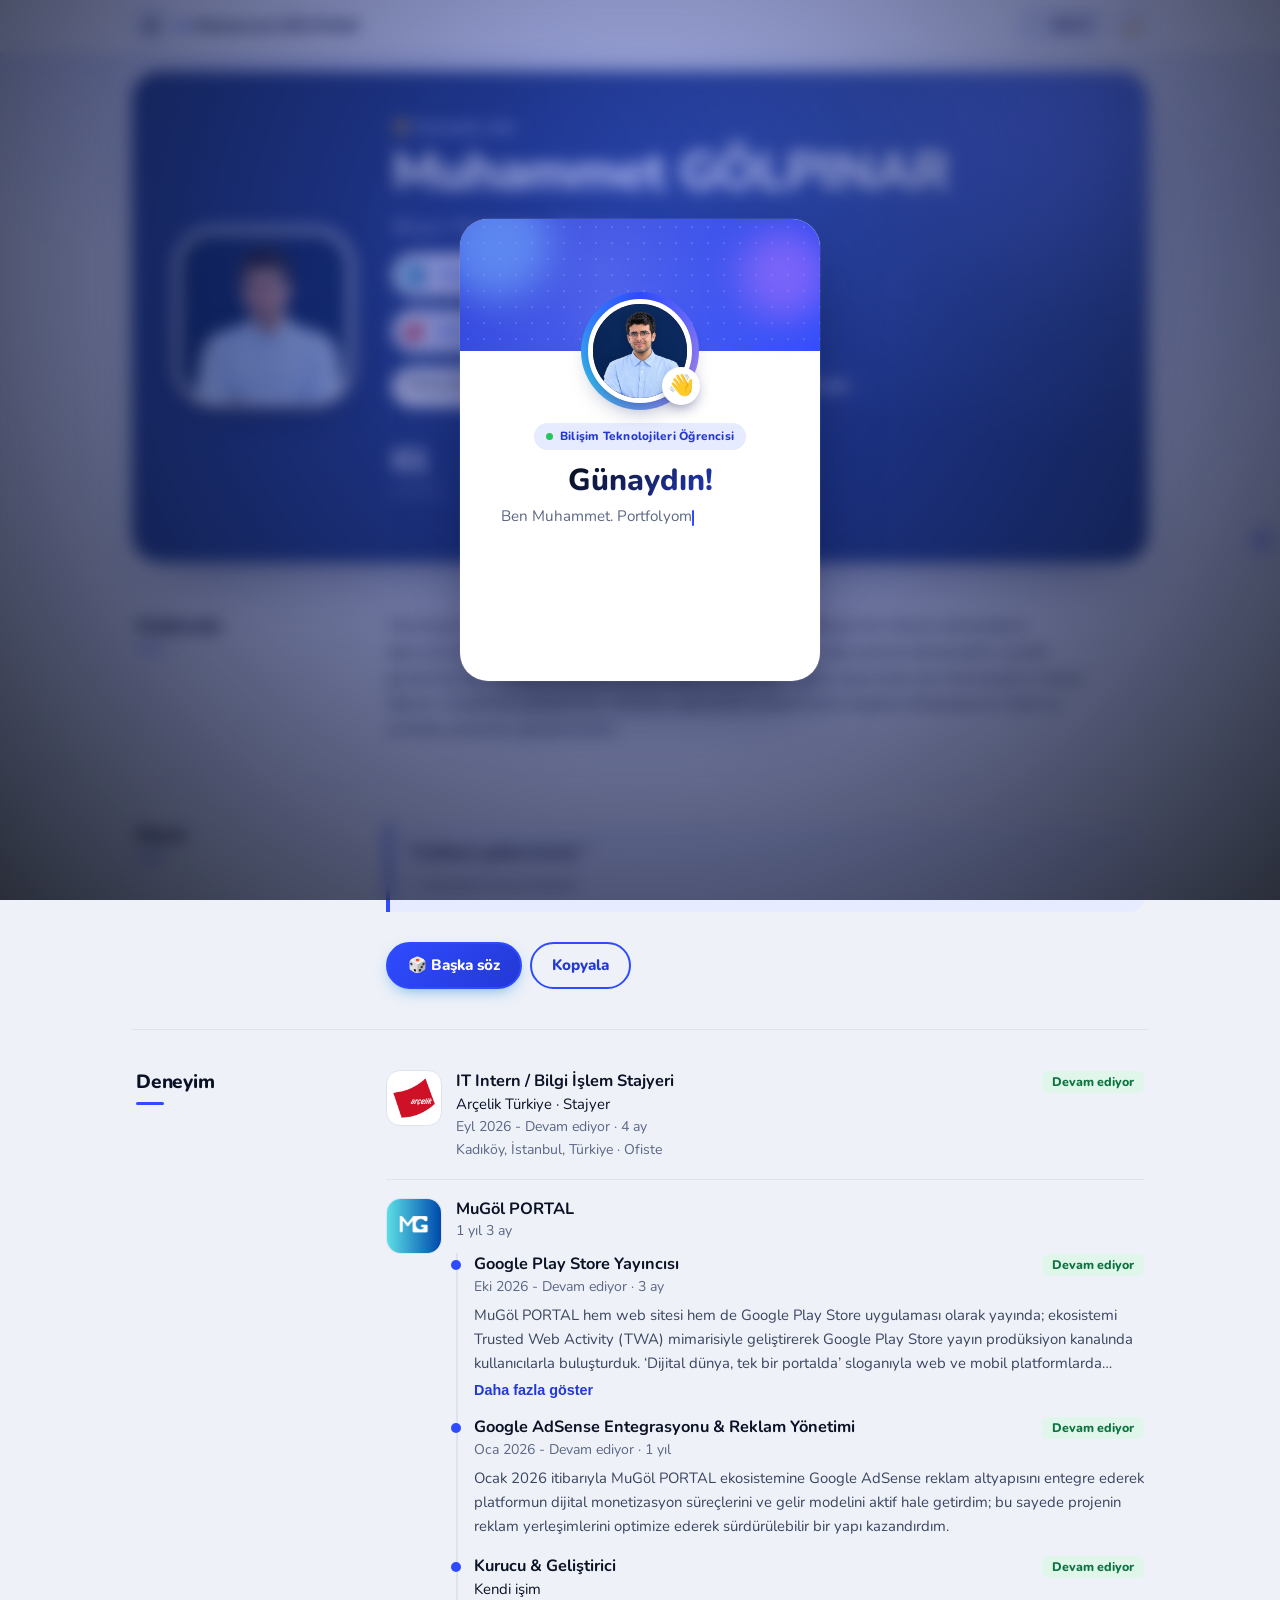
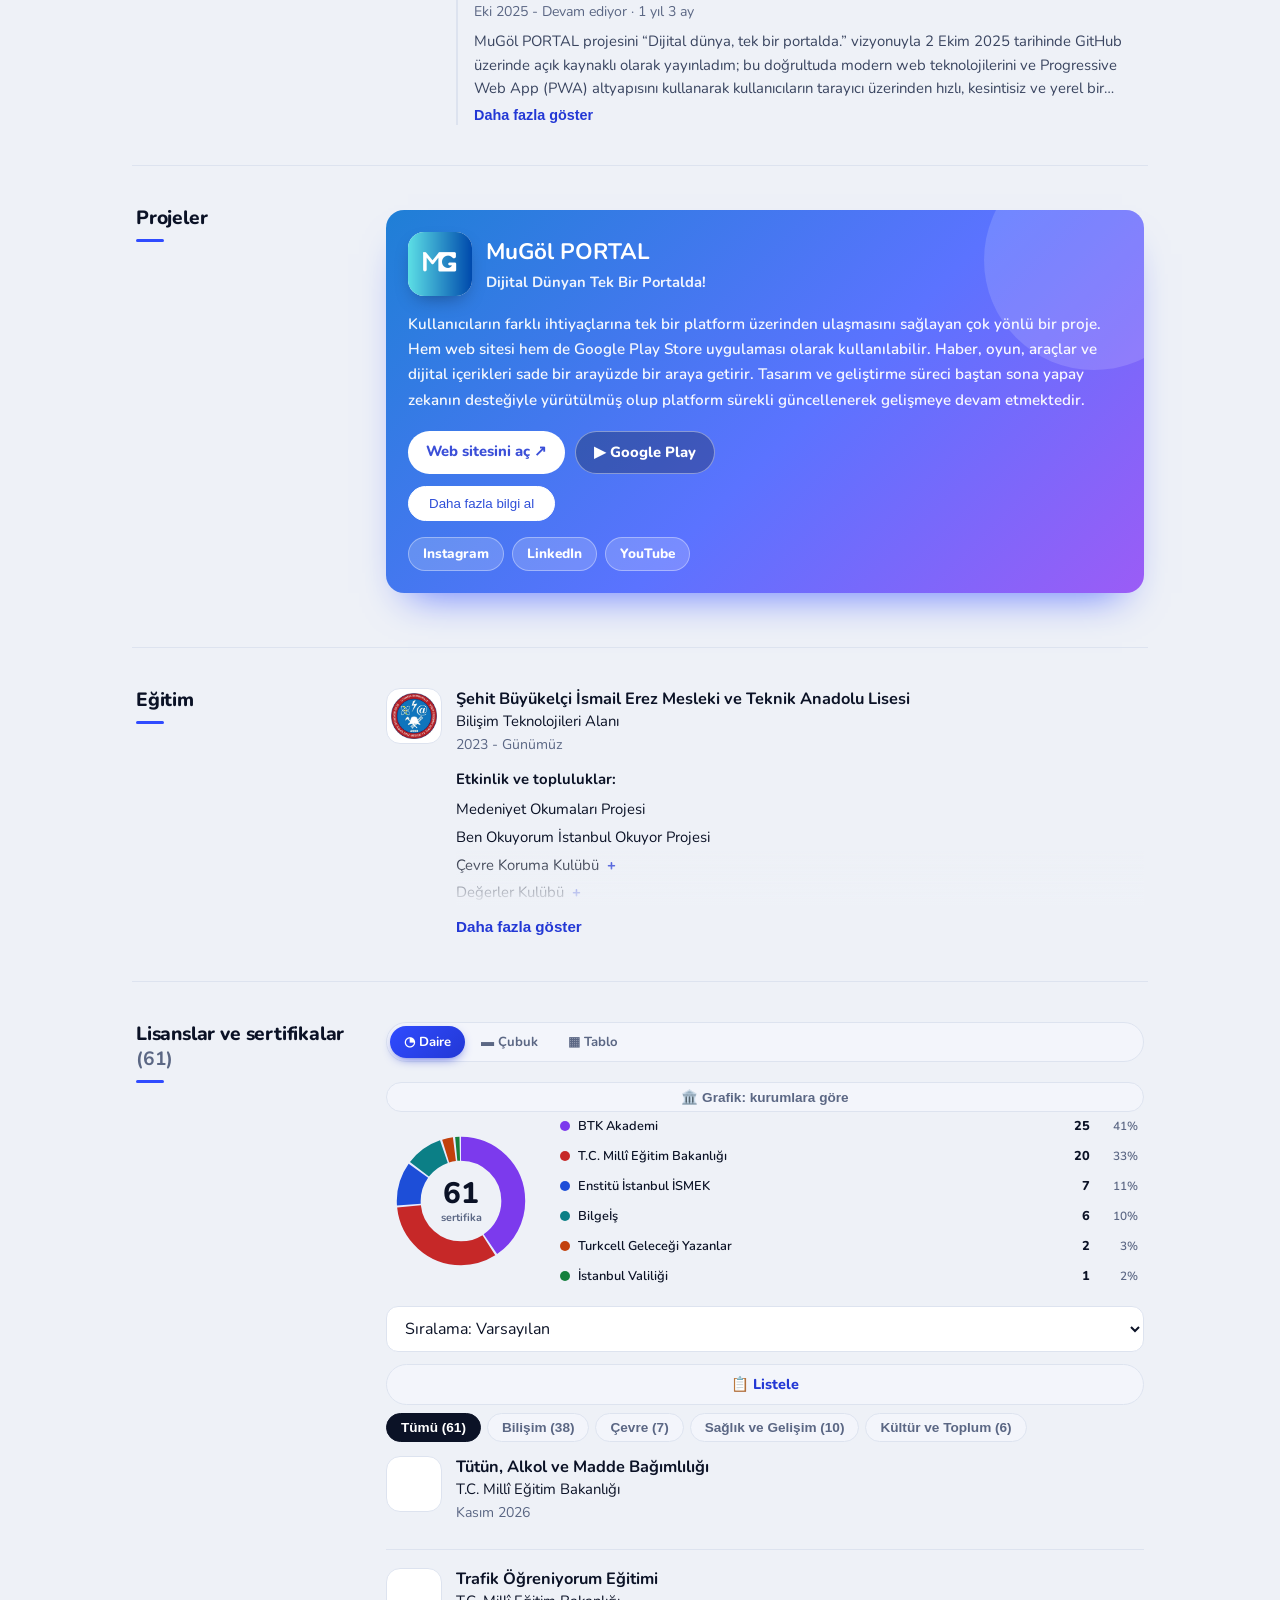
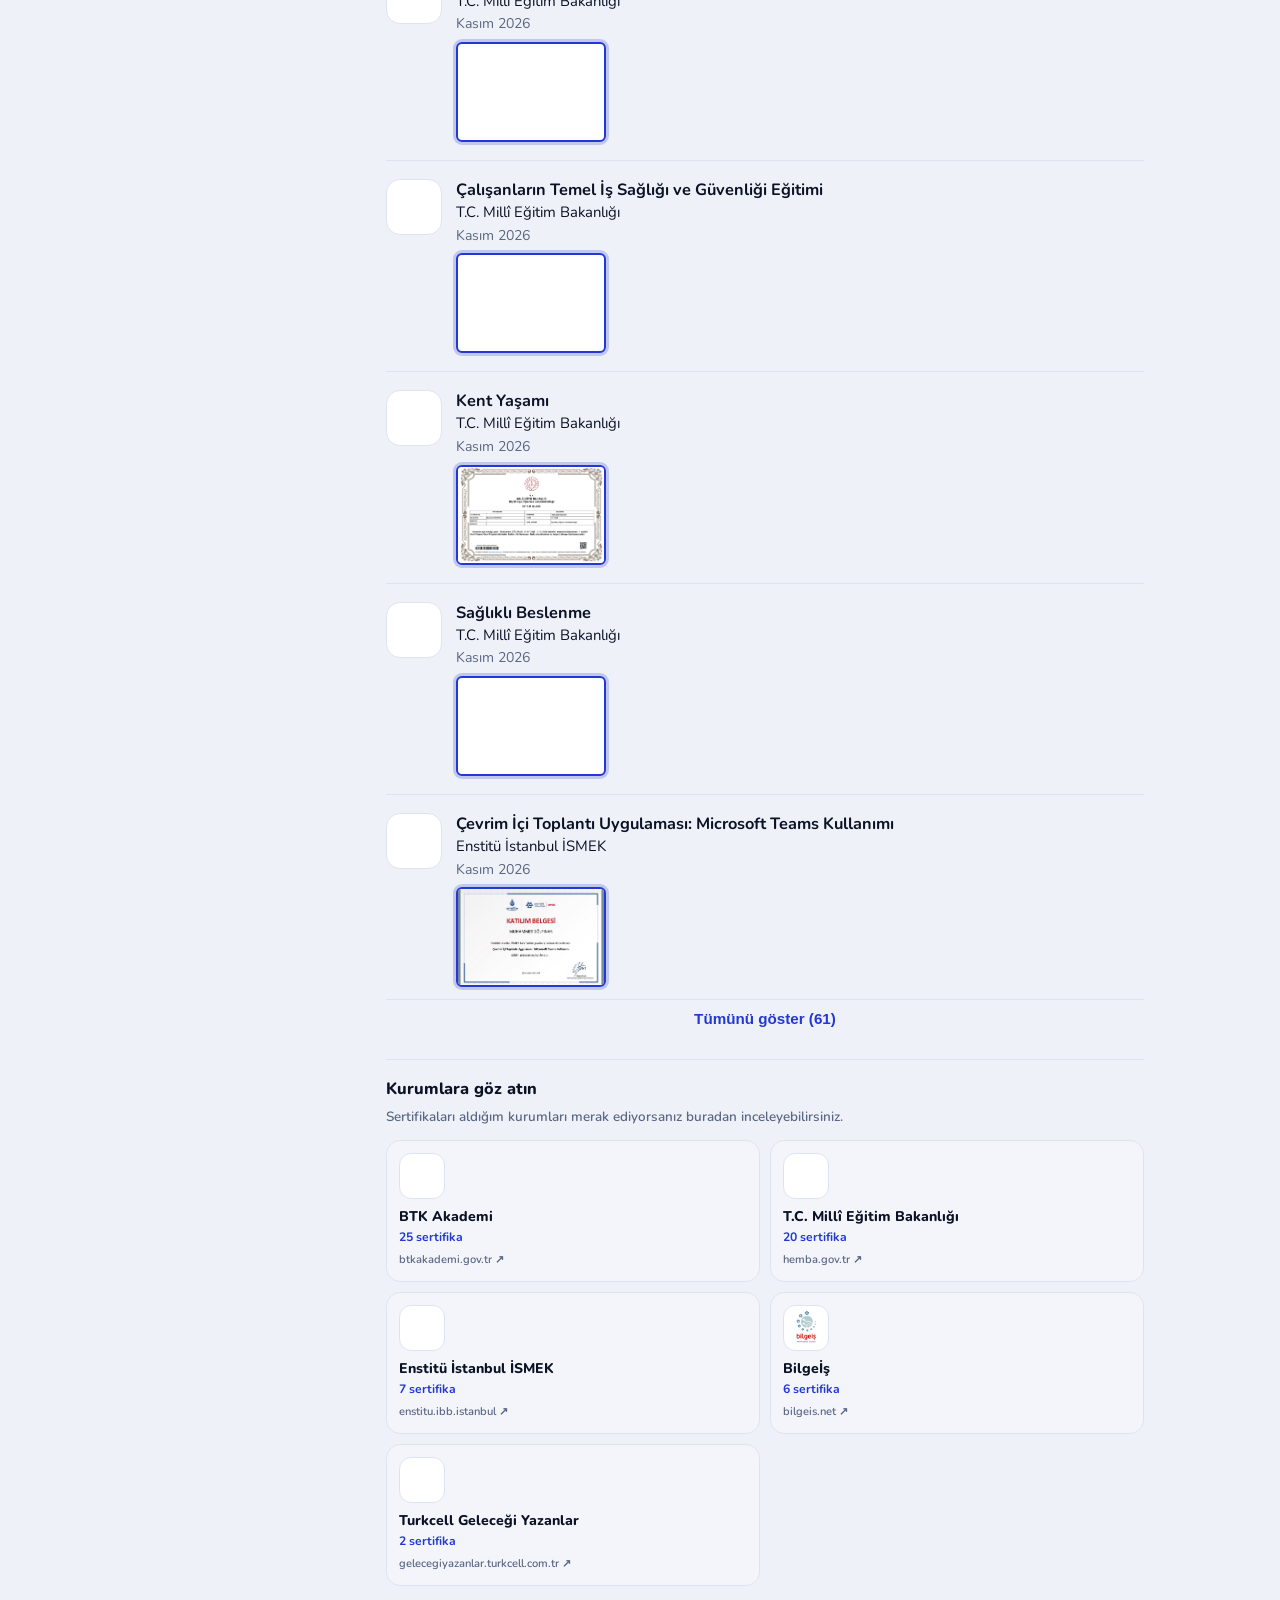
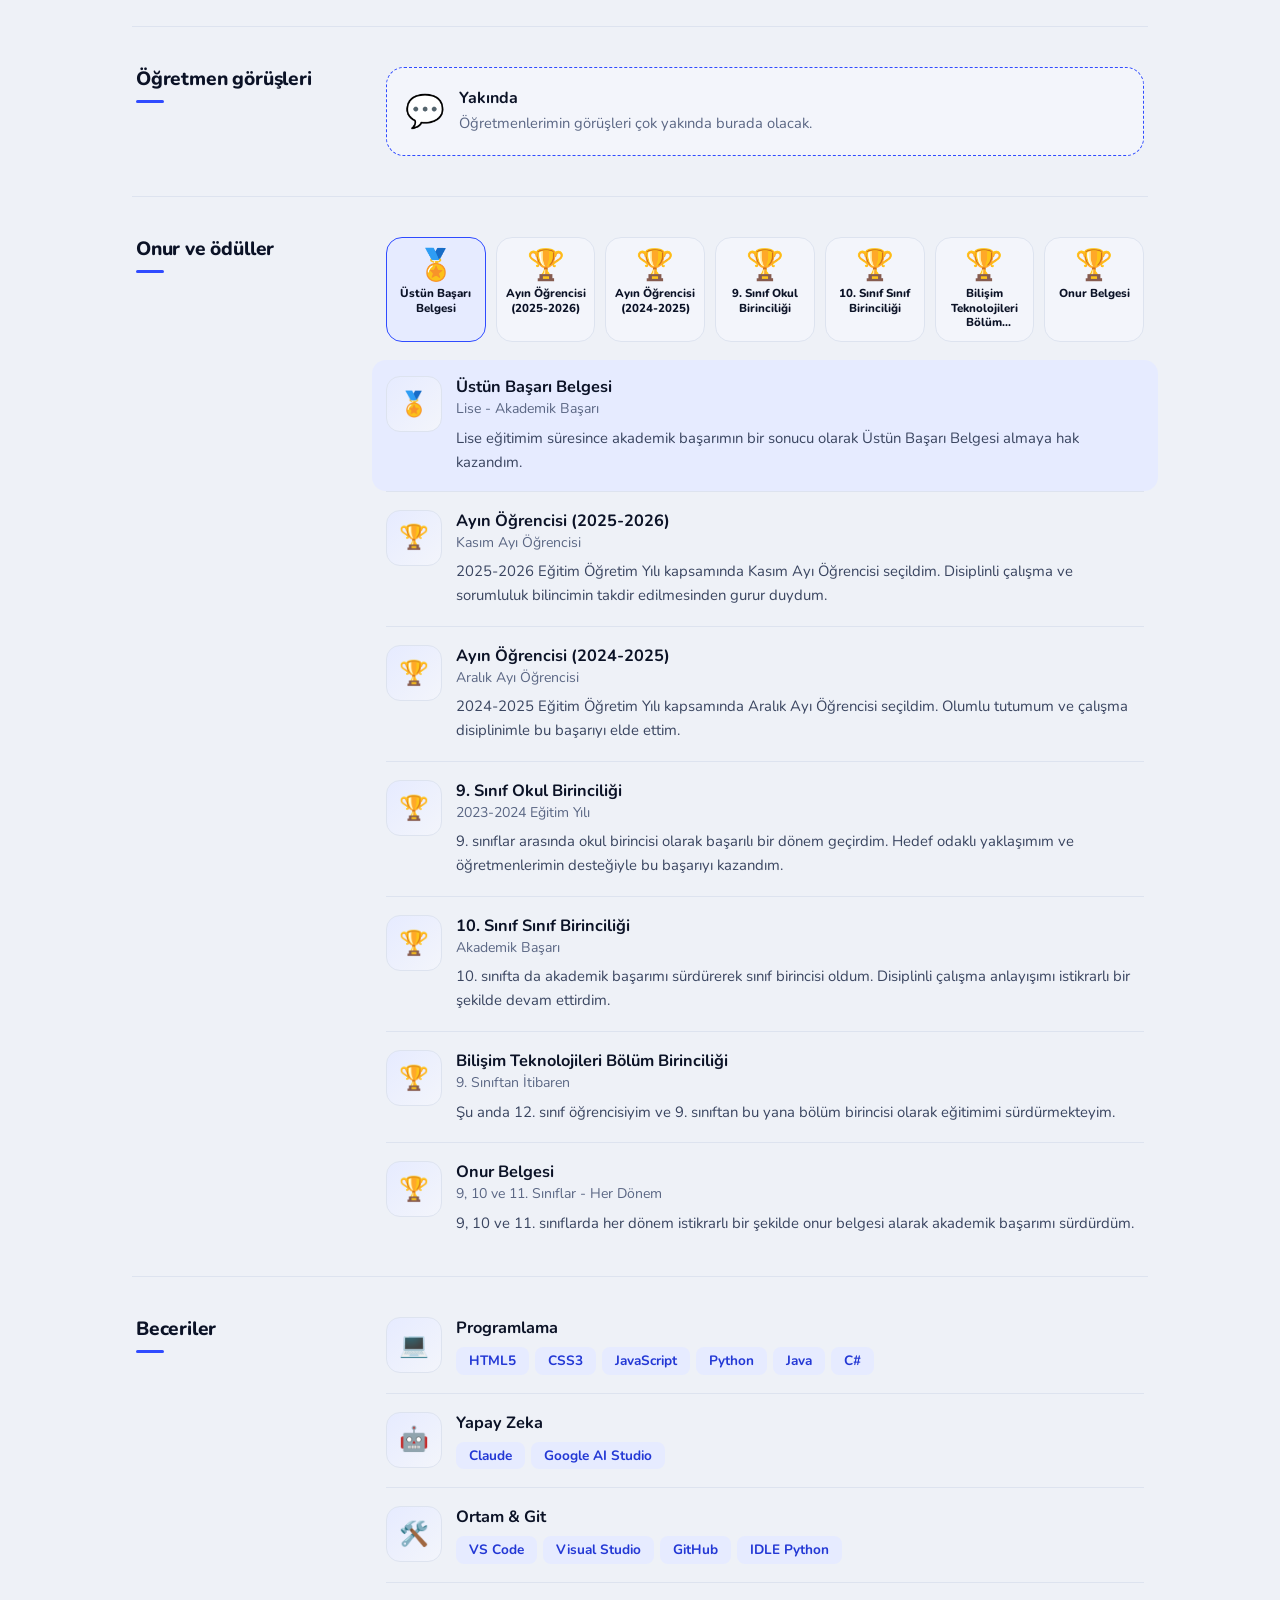
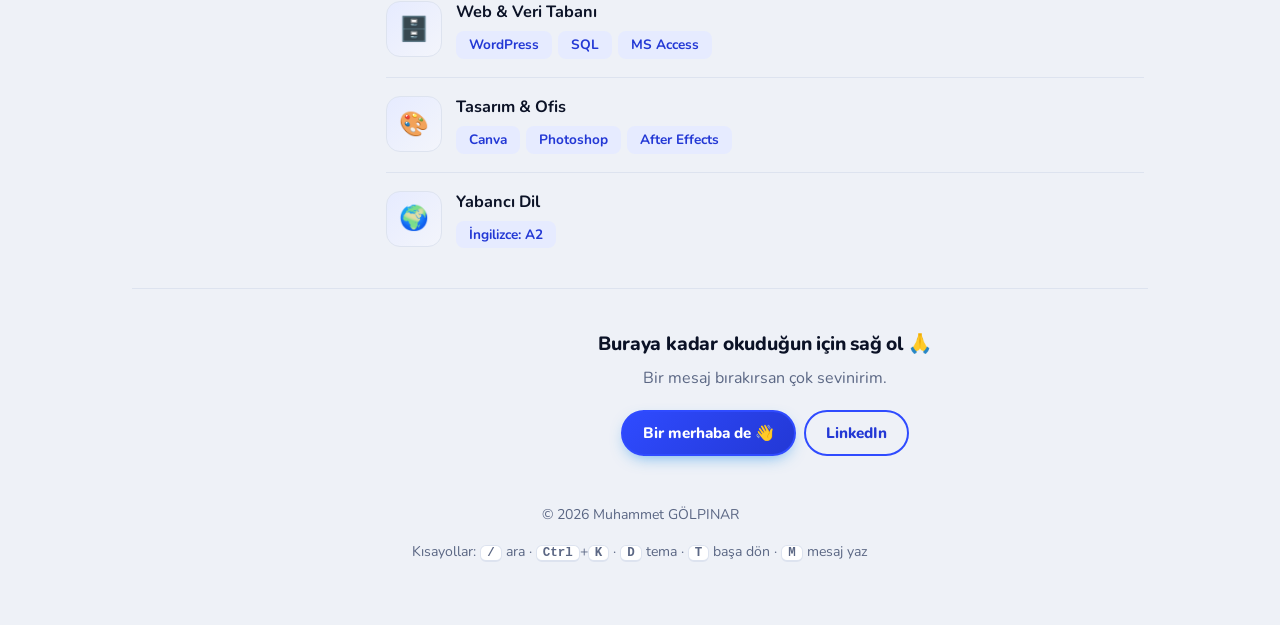
==== commit eda30fc0: "Add files via upload" ====
--- a/index.html
+++ b/index.html
@@ -28,7 +28,7 @@
 <aside class="drawer" id="drawer" aria-label="Menü" inert><div class="dh"><span>Menü</span><button class="mbtn" id="mnc" type="button" aria-label="Menüyü kapat"><svg width="18" height="18" viewBox="0 0 20 20" aria-hidden="true"><path d="M4 4l12 12M16 4L4 16" stroke="currentColor" stroke-width="2" stroke-linecap="round" fill="none"/></svg></button></div><div class="gs"><input id="gara" type="search" placeholder="Sitede ara" aria-label="Sitede ara" autocomplete="off"></div><div class="gsn" id="gsonuc" aria-live="polite" hidden></div><nav><a href="#hakkinda">Hakkında</a><a href="#deneyim">Deneyim</a><a href="#projeler">Projeler</a><a href="#egitim">Eğitim</a><a href="#sertifikalar">Sertifikalar</a><a href="#ogretmen">Öğretmen görüşleri</a><a href="#basarilar">Başarılar</a><a href="#beceriler">Beceriler</a></nav><div class="dtools" id="dtools"><details class="ayar"><summary>⚙️ Ayarlar</summary><div class="ap"><div class="dt"><span>Tema</span><div class="seg"><button type="button" data-th="light">Açık</button><button type="button" data-th="dark">Koyu</button><button type="button" data-th="auto">Sistem</button></div></div><div class="dt"><span>Vurgu rengi</span><div class="sw"><button type="button" data-ac="mavi" style="background:#2f4bff" aria-label="Mavi"></button><button type="button" data-ac="turkuaz" style="background:#0b7f86" aria-label="Turkuaz"></button><button type="button" data-ac="mor" style="background:#7c3aed" aria-label="Mor"></button><button type="button" data-ac="yesil" style="background:#15803d" aria-label="Yeşil"></button><button type="button" data-ac="turuncu" style="background:#c2410c" aria-label="Turuncu"></button></div></div><div class="dt"><span>Yazı boyutu</span><div class="fz"><button type="button" data-fs="-" aria-label="Yazıyı küçült">A−</button><button type="button" data-fs="0" aria-label="Varsayılan boyut">A</button><button type="button" data-fs="+" aria-label="Yazıyı büyüt">A+</button></div></div><div class="dt"><span>Animasyonlar</span><div class="seg"><button type="button" data-mo="on">Açık</button><button type="button" data-mo="off">Kapalı</button></div></div><div class="dt"><span>Yüksek kontrast</span><div class="seg"><button type="button" data-hc="off">Kapalı</button><button type="button" data-hc="on">Açık</button></div></div><button class="dcopy" id="ayr" type="button">Ayarları sıfırla</button></div></details><a class="dcopy" id="iqb" href="https://mugol-portal.github.io/mugol-.iq/" target="_blank" rel="noopener">MuGöl IQ</a><button class="dcopy" id="pwab" type="button" hidden>📲 Uygulamayı yükle</button><button class="dcopy" id="kartb" type="button">🪪 Dijital kartı PNG indir</button><button class="dcopy" id="qrb" type="button">📱 QR kodum</button><button class="dcopy" id="ozet" type="button">Profil özetini kopyala</button></div></aside><div class="scrim" id="scrim"></div>
 
 <main class="col">
-<section class="cover" id="kapak" aria-hidden="true"><i class="cv-r1"></i><i class="cv-r2"></i><i class="cv-f"></i><div class="cv-in"><div class="cv-av"><span>MG</span><img id="cv-img" src="profil.jpg" alt="" onerror="var l=['profil.jpeg','profil.png','profil.webp','profil.JPG'],n=+this.dataset.n||0;if(n<l.length){this.dataset.n=n+1;this.src=l[n];return}this.remove()"></div><h1 class="cv-n">Muhammet GÖLPINAR</h1><p class="cv-t">Bilişim Teknolojileri Öğrencisi</p><p class="cv-s">MuGöl PORTAL Kurucusu ve Geliştiricisi</p><div class="cv-l"><i></i><b></b><i></i></div><p class="cv-o">Şehit Büyükelçi İsmail Erez Mesleki ve Teknik Anadolu Lisesi<br>Bilişim Teknolojileri Alanı</p><div class="cv-st"><div><b id="cv-sert">60</b><span>Sertifika</span></div><div><b>70</b><span>Proje</span></div></div><div class="cv-sk"><span>HTML5</span><span>CSS3</span><span>JavaScript</span><span>Python</span><span>Java</span><span>C#</span></div><div class="cv-c"><span>muhammetgolpinar@gmail.com</span><span>muhammetgolpinar.github.io</span></div><p class="cv-d">Portfolyo · Kasım 2026</p></div></section>
+<section class="cover" id="kapak" aria-hidden="true"><i class="cv-r1"></i><i class="cv-r2"></i><i class="cv-f"></i><div class="cv-in"><div class="cv-av"><span>MG</span><img id="cv-img" src="profil.jpg" alt="" onerror="var l=['profil.jpeg','profil.png','profil.webp','profil.JPG'],n=+this.dataset.n||0;if(n<l.length){this.dataset.n=n+1;this.src=l[n];return}this.remove()"></div><h1 class="cv-n">Muhammet GÖLPINAR</h1><p class="cv-t">Bilişim Teknolojileri Öğrencisi</p><p class="cv-s">MuGöl PORTAL Kurucusu ve Geliştiricisi</p><div class="cv-l"><i></i><b></b><i></i></div><p class="cv-o">Şehit Büyükelçi İsmail Erez Mesleki ve Teknik Anadolu Lisesi<br>Bilişim Teknolojileri Alanı</p><div class="cv-st"><div><b id="cv-sert">61</b><span>Sertifika</span></div><div><b>70</b><span>Proje</span></div></div><div class="cv-sk"><span>HTML5</span><span>CSS3</span><span>JavaScript</span><span>Python</span><span>Java</span><span>C#</span></div><div class="cv-c"><span>muhammetgolpinar@gmail.com</span><span>muhammetgolpinar.github.io</span></div><p class="cv-d">Portfolyo · Kasım 2026</p></div></section>
 
 <section class="card profile">
   <div class="banner"><svg viewBox="0 0 800 170" preserveAspectRatio="xMidYMid slice" aria-hidden="true"><circle cx="680" cy="30" r="110" fill="#fff" opacity=".12"/><circle cx="560" cy="150" r="70" fill="#fff" opacity=".1"/><circle cx="90" cy="20" r="60" fill="#fff" opacity=".1"/></svg></div>
@@ -81,7 +81,7 @@
 <section class="card pad" id="egitim"><h2>Eğitim</h2><div id="egitim-list"></div></section>
 <section class="card pad" id="sertifikalar"><h2>Lisanslar ve sertifikalar <span id="sert-say"></span></h2><div class="chm" id="sert-grf" role="group" aria-label="Grafik türü"><button type="button" data-v="d" aria-pressed="false">◔ Daire</button><button type="button" data-v="b" aria-pressed="true">▬ Çubuk</button><button type="button" data-v="t" aria-pressed="false">▦ Tablo</button></div><button class="chip" id="sert-gsync" type="button" aria-pressed="false" style="margin:8px 0 0">🏛️ Grafik: kurumlara göre</button><div class="dist" id="sert-dag"></div><div class="dnt" id="sert-dnt" hidden></div><div class="stb" id="sert-tbl" hidden></div>
 <input class="srch" id="sert-ara" type="search" placeholder="Sertifika ara" aria-label="Sertifika ara" autocomplete="off"><select class="srch srt" id="sert-sirala" aria-label="Sırala"><option value="o">Sıralama: Varsayılan</option><option value="y">En yeni önce</option><option value="e">En eski önce</option><option value="a">A–Z</option></select><button class="bt lst" id="sert-liste" type="button" aria-haspopup="dialog">📋 Listele</button>
-<div class="bulut" id="sert-bulut" style="display:none"></div><div class="chips" id="sertifika-filter"></div><div id="sertifika-list"></div><button class="more" id="sert-more" type="button" hidden></button></section>
+<div class="bulut" id="sert-bulut" style="display:none"></div><div class="chips" id="sertifika-filter"></div><div id="sertifika-list"></div><button class="more" id="sert-more" type="button" hidden></button><div class="kur" id="sert-kurum"><h3>Kurumlara göz atın</h3><p>Sertifikaları aldığım kurumları merak ediyorsanız buradan inceleyebilirsiniz.</p><div class="kl"><a href="https://www.btkakademi.gov.tr/" target="_blank" rel="noopener noreferrer" data-k="BTK Akademi"><div class="logo k"><img src="logolar/btk.png" alt="" loading="lazy" decoding="async" onerror="this.outerHTML='🏛️'"></div><b>BTK Akademi</b><small></small><span>btkakademi.gov.tr ↗</span></a><a href="https://hemba.gov.tr/" target="_blank" rel="noopener noreferrer" data-k="T.C. Millî Eğitim Bakanlığı"><div class="logo k"><img src="logolar/meb.png" alt="" loading="lazy" decoding="async" onerror="this.outerHTML='🏛️'"></div><b>T.C. Millî Eğitim Bakanlığı</b><small></small><span>hemba.gov.tr ↗</span></a><a href="https://enstitu.ibb.istanbul/portal/default.aspx" target="_blank" rel="noopener noreferrer" data-k="Enstitü İstanbul İSMEK"><div class="logo k"><img src="logolar/ismek.png" alt="" loading="lazy" decoding="async" onerror="this.outerHTML='🏛️'"></div><b>Enstitü İstanbul İSMEK</b><small></small><span>enstitu.ibb.istanbul ↗</span></a><a href="https://bilgeis.net/" target="_blank" rel="noopener noreferrer" data-k="Bilgeİş"><div class="logo k"><img src="logolar/bilgeis.png" alt="" loading="lazy" decoding="async" onerror="this.outerHTML='🏛️'"></div><b>Bilgeİş</b><small></small><span>bilgeis.net ↗</span></a><a href="https://gelecegiyazanlar.turkcell.com.tr/" target="_blank" rel="noopener noreferrer" data-k="Turkcell Geleceği Yazanlar"><div class="logo k"><img src="logolar/turkcell.png" alt="" loading="lazy" decoding="async" onerror="this.outerHTML='🏛️'"></div><b>Turkcell Geleceği Yazanlar</b><small></small><span>gelecegiyazanlar.turkcell.com.tr ↗</span></a></div></div></section>
 <section class="card pad" id="ogretmen"><h2>Öğretmen görüşleri</h2><div class="ogg" id="ogr-list"><div class="ogs"><i aria-hidden="true">💬</i><div><b>Yakında</b><span>Öğretmenlerimin görüşleri çok yakında burada olacak.</span></div></div></div></section>
 <section class="card pad" id="basarilar"><h2>Onur ve ödüller</h2><div id="basari-list"></div></section>
 <section class="card pad" id="beceriler"><h2>Beceriler</h2><div id="beceri-list"></div></section>
@@ -158,7 +158,8 @@
 };
 var veri={
 egitim:[["Şehit Büyükelçi İsmail Erez Mesleki ve Teknik Anadolu Lisesi","Bilişim Teknolojileri Alanı","2023 - Günümüz"]],
-sertifikalar:[["Trafik Öğreniyorum Eğitimi","T.C. Millî Eğitim Bakanlığı","Kasım 2026",[]],
+sertifikalar:[["Tütün, Alkol ve Madde Bağımlılığı","T.C. Millî Eğitim Bakanlığı","Kasım 2026",[]],
+["Trafik Öğreniyorum Eğitimi","T.C. Millî Eğitim Bakanlığı","Kasım 2026",[]],
 ["Çalışanların Temel İş Sağlığı ve Güvenliği Eğitimi","T.C. Millî Eğitim Bakanlığı","Kasım 2026",[]],
 ["Kent Yaşamı","T.C. Millî Eğitim Bakanlığı","Kasım 2026",[]],
 ["Sağlıklı Beslenme","T.C. Millî Eğitim Bakanlığı","Kasım 2026",[]],
@@ -282,7 +283,7 @@
 document.addEventListener('click',function(e){var t=e.target.closest&&e.target.closest('.bg');if(t){e.preventDefault();bAc(veri.sertifikalar[+t.dataset.i])}});
 document.addEventListener('keydown',function(e){var t=e.target;if((e.key==='Enter'||e.key===' ')&&t.classList&&t.classList.contains('bth')){e.preventDefault();bAc(veri.sertifikalar[+t.dataset.i])}});
 function rowS(c){return '<div class="row"><div class="logo k">'+(logolar[c[1]]?'<img src="'+logolar[c[1]]+'" alt="'+c[1]+'" loading="lazy" decoding="async" onerror="this.outerHTML=\'📜\'">':'📜')+'</div><div><h3>'+c[0]+'</h3><div class="s">'+c[1]+'</div><div class="m">'+c[2]+'</div><div class="bw">'+th(c)+'</div>'+(c[3].length?'<div class="tags">'+c[3].map(function(t){return '<span>'+t+'</span>'}).join('')+'</div>':'')+'</div></div>'}
-var TOP=[['Bilişim','yapay zeka|chatgpt|claude|copilot|microsoft word|microsoft teams|çevrim içi toplantı|gemini|prompt|html|css|dijital|bilgi teknolojileri|nesnelerin|internet|sosyal medya|medya okuryazarl|bilgi okuryazarl|teknoloji okuryazarl|işletim sistem'],['Çevre','çevre|ekolo|sürdürülebil|geri dönüşüm|sıfır atık|kuraklık|iklim|su okuryazarl'],['Sağlık ve Gelişim','iş sağlığı|sağlıklı yaşam|sağlıklı beslenme|kumar|öğrenmeyi öğrenme|meslek etiği|bireysel gelişim|trafik'],['Kültür ve Toplum','kültür|kent yaşam|vatandaşlık|istanbul|medeniyet|aile|farkındalık']];
+var TOP=[['Bilişim','yapay zeka|chatgpt|claude|copilot|microsoft word|microsoft teams|çevrim içi toplantı|gemini|prompt|html|css|dijital|bilgi teknolojileri|nesnelerin|internet|sosyal medya|medya okuryazarl|bilgi okuryazarl|teknoloji okuryazarl|işletim sistem'],['Çevre','çevre|ekolo|sürdürülebil|geri dönüşüm|sıfır atık|kuraklık|iklim|su okuryazarl'],['Sağlık ve Gelişim','iş sağlığı|sağlıklı yaşam|sağlıklı beslenme|kumar|öğrenmeyi öğrenme|meslek etiği|bireysel gelişim|trafik|tütün|alkol|madde bağımlı'],['Kültür ve Toplum','kültür|kent yaşam|vatandaşlık|istanbul|medeniyet|aile|farkındalık']];
 function topOf(c){var t=(c[3]||[]).filter(function(x){return TOP.some(function(y){return y[0]===x})})[0];if(t)return t;var a=c[0].toLocaleLowerCase('tr');for(var i=0;i<TOP.length;i++)if(new RegExp(TOP[i][1]).test(a))return TOP[i][0];return ''}
 function topF(n){return function(c){return topOf(c)===n}}
 var flt=[['Tümü',function(){return 1}]].concat(TOP.map(function(t){return [t[0],topF(t[0])]}).filter(function(x){return veri.sertifikalar.some(x[1])})),fi=0,acik=false,LIM=6;
@@ -397,6 +398,7 @@
 window.addEventListener('scroll',sc,{passive:true});sc();
 tp.addEventListener('click',function(){window.scrollTo({top:0})});
 try{var cs=document.getElementById('cv-sert');if(cs)cs.textContent=veri.sertifikalar.length}catch(e){}
+try{document.querySelectorAll('#sert-kurum a[data-k]').forEach(function(a){var n=veri.sertifikalar.filter(function(c){return c[1]===a.dataset.k}).length,s=a.querySelector('small');if(s)s.textContent=n+' sertifika'})}catch(e){}
 (function(){try{
 var btn=document.getElementById('cvbtn');if(!btn)return;
 /* ATS uyumlu CV
--- a/styles.css
+++ b/styles.css
@@ -1093,3 +1093,21 @@
 .stb tfoot tr.tt>*{padding-top:14px}
 .stb tfoot th,.stb tfoot td{font-weight:800}
 .stb tfoot .pl{display:inline-block;min-width:2.1rem;padding:3px 10px;border-radius:999px;background:var(--ink);color:var(--card,#fff);text-align:center}
+
+.kur{margin-top:22px;padding-top:16px;border-top:1px solid var(--line)}
+.kur h3{margin:0 0 4px;font-size:1.02rem;font-weight:800;color:var(--ink)}
+.kur p{margin:0 0 12px;font-size:.84rem;color:var(--muted);font-weight:600}
+.kur .kl{display:grid;grid-template-columns:repeat(auto-fill,minmax(210px,1fr));gap:10px}
+.kur a{display:flex;flex-direction:column;gap:2px;padding:12px 14px;border-radius:14px;background:var(--tagbg);border:1px solid var(--line);color:var(--ink);text-decoration:none;transition:transform .15s,box-shadow .15s,border-color .15s}
+.kur a:hover,.kur a:focus-visible{transform:translateY(-2px);border-color:var(--accent);box-shadow:0 8px 18px -10px var(--accent)}
+.kur a b{font-size:.92rem;font-weight:800}
+.kur a small{font-size:.76rem;font-weight:700;color:var(--accent-d)}
+.kur a span{font-size:.74rem;font-weight:600;color:var(--muted);overflow-wrap:anywhere}
+@media(prefers-reduced-motion:reduce){.kur a{transition:none}.kur a:hover{transform:none}}
+
+.kur .kl{grid-template-columns:repeat(2,minmax(0,1fr));gap:10px}
+.kur a{gap:3px;padding:12px;min-width:0}
+.kur a .logo{width:46px;height:46px;border-radius:12px;margin-bottom:6px;font-size:1.3rem}
+.kur a .logo img{border-radius:12px}
+.kur a b{font-size:.88rem;line-height:1.25;overflow-wrap:anywhere}
+.kur a span{font-size:.7rem}
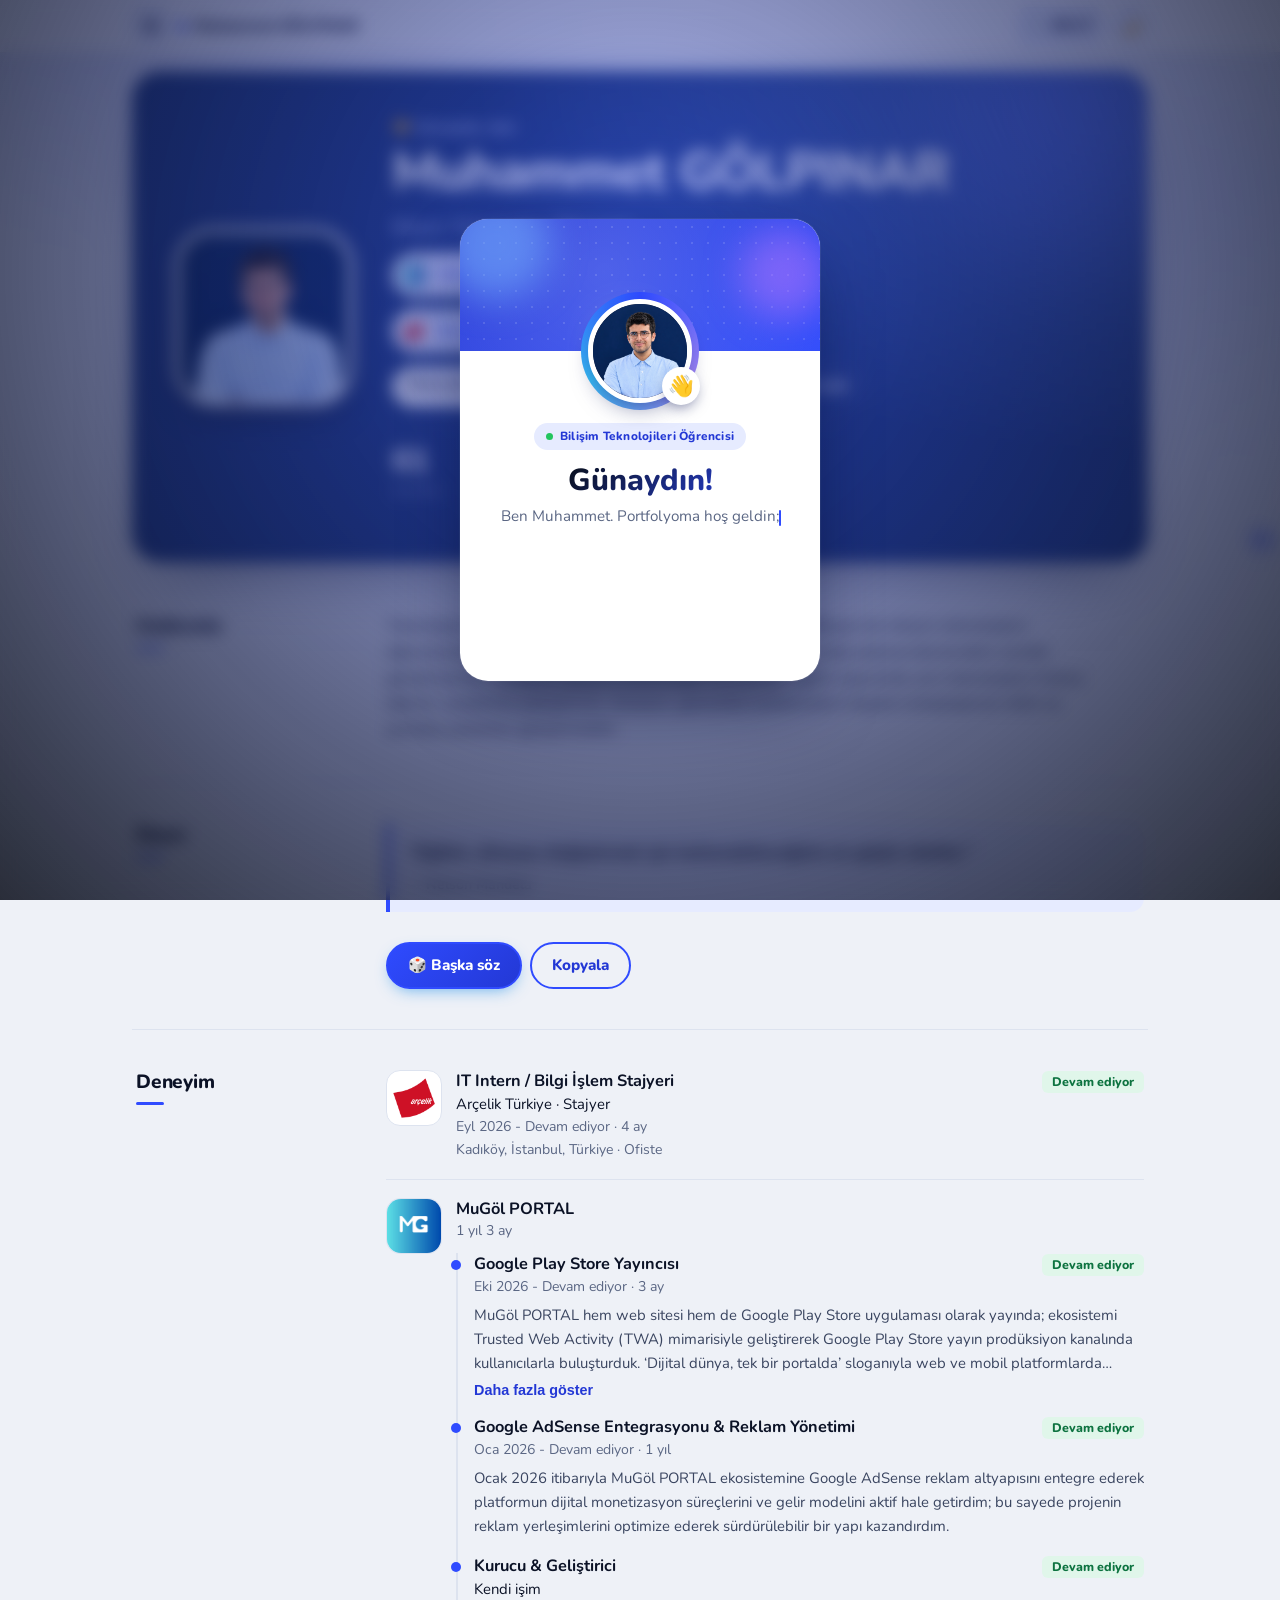
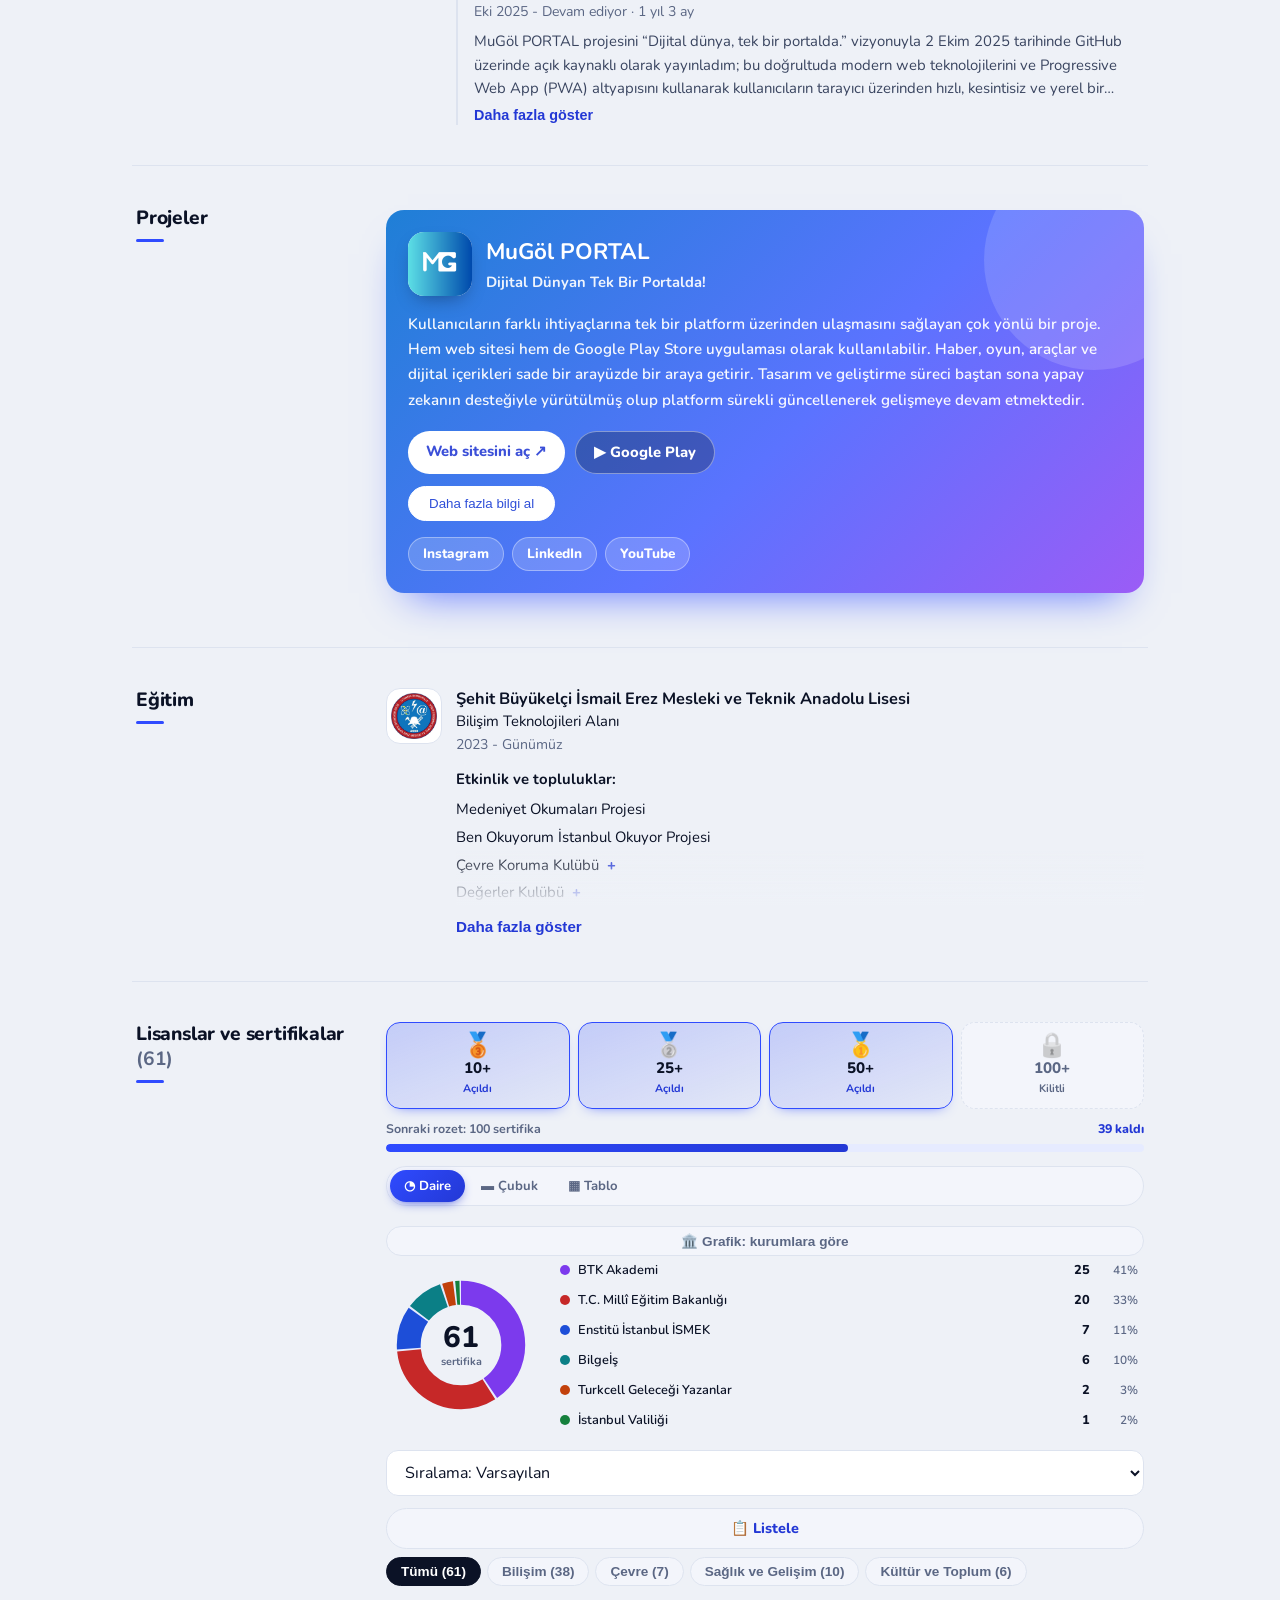
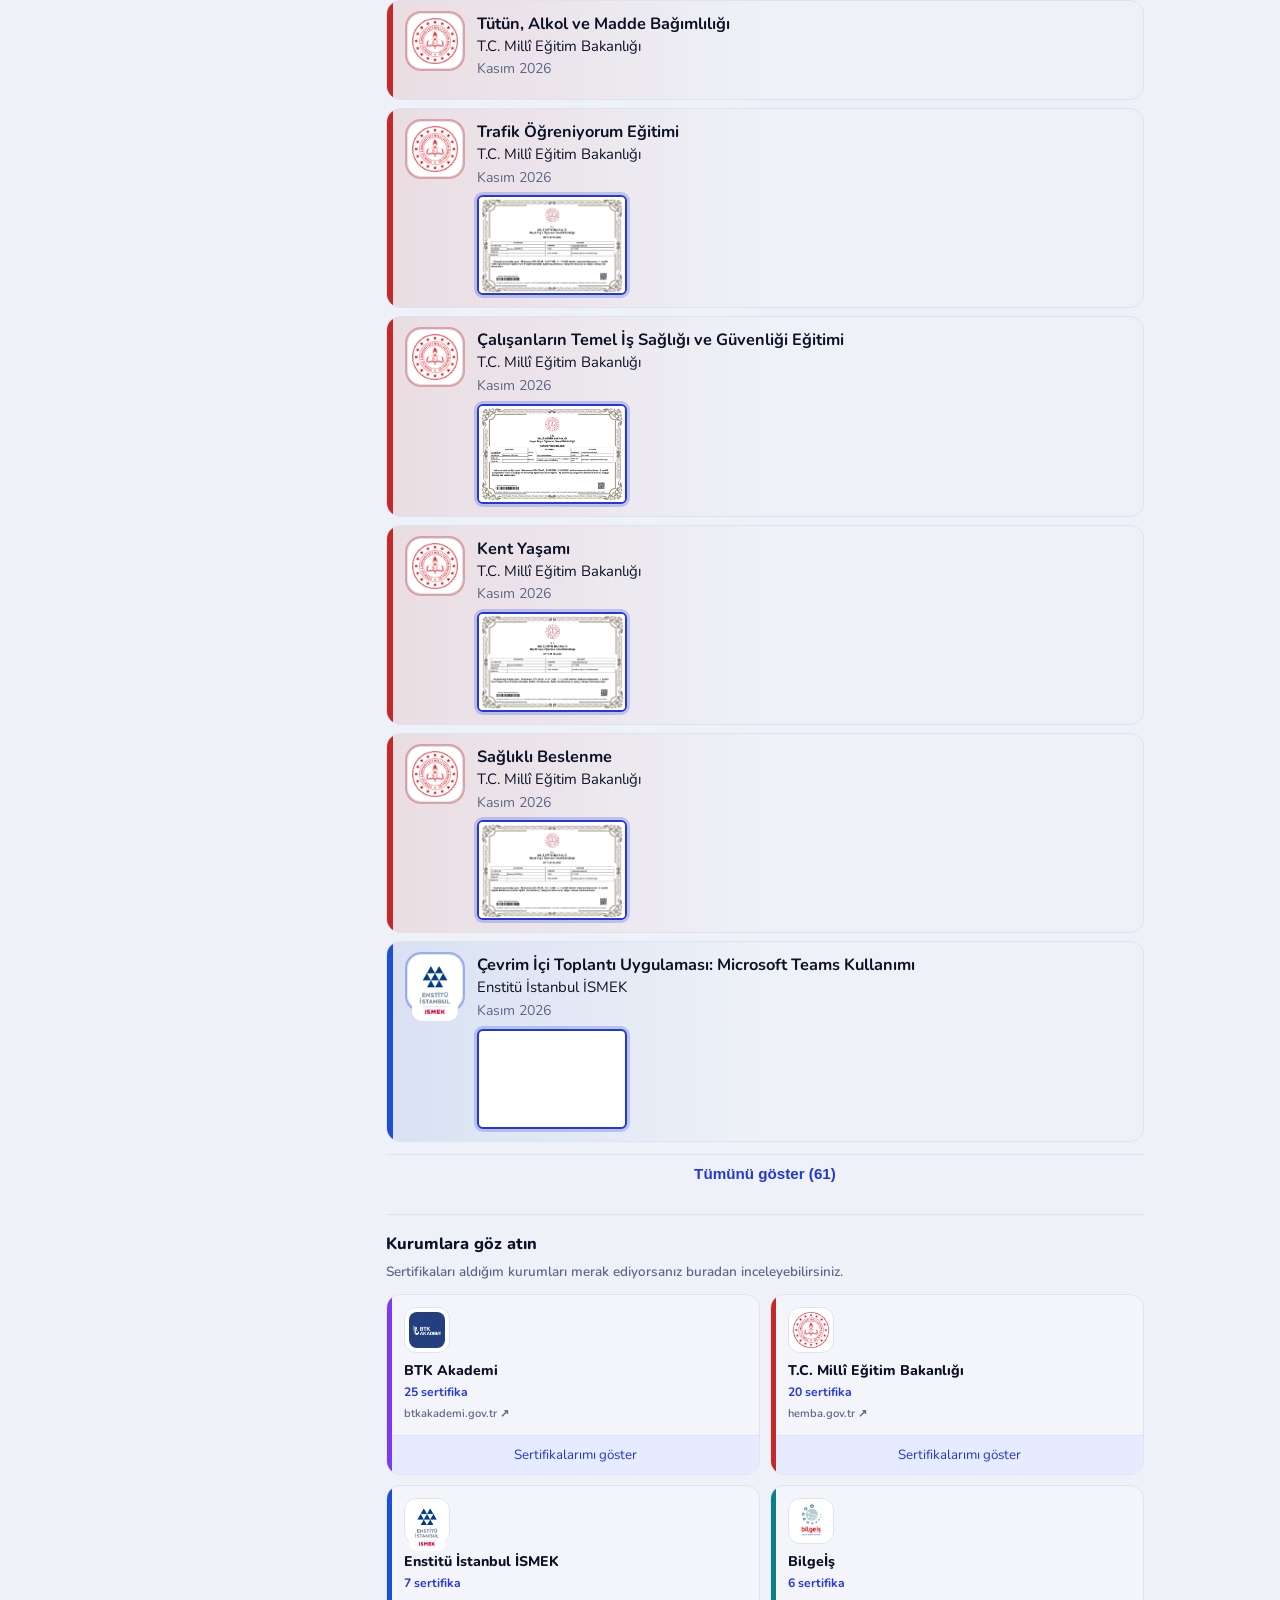
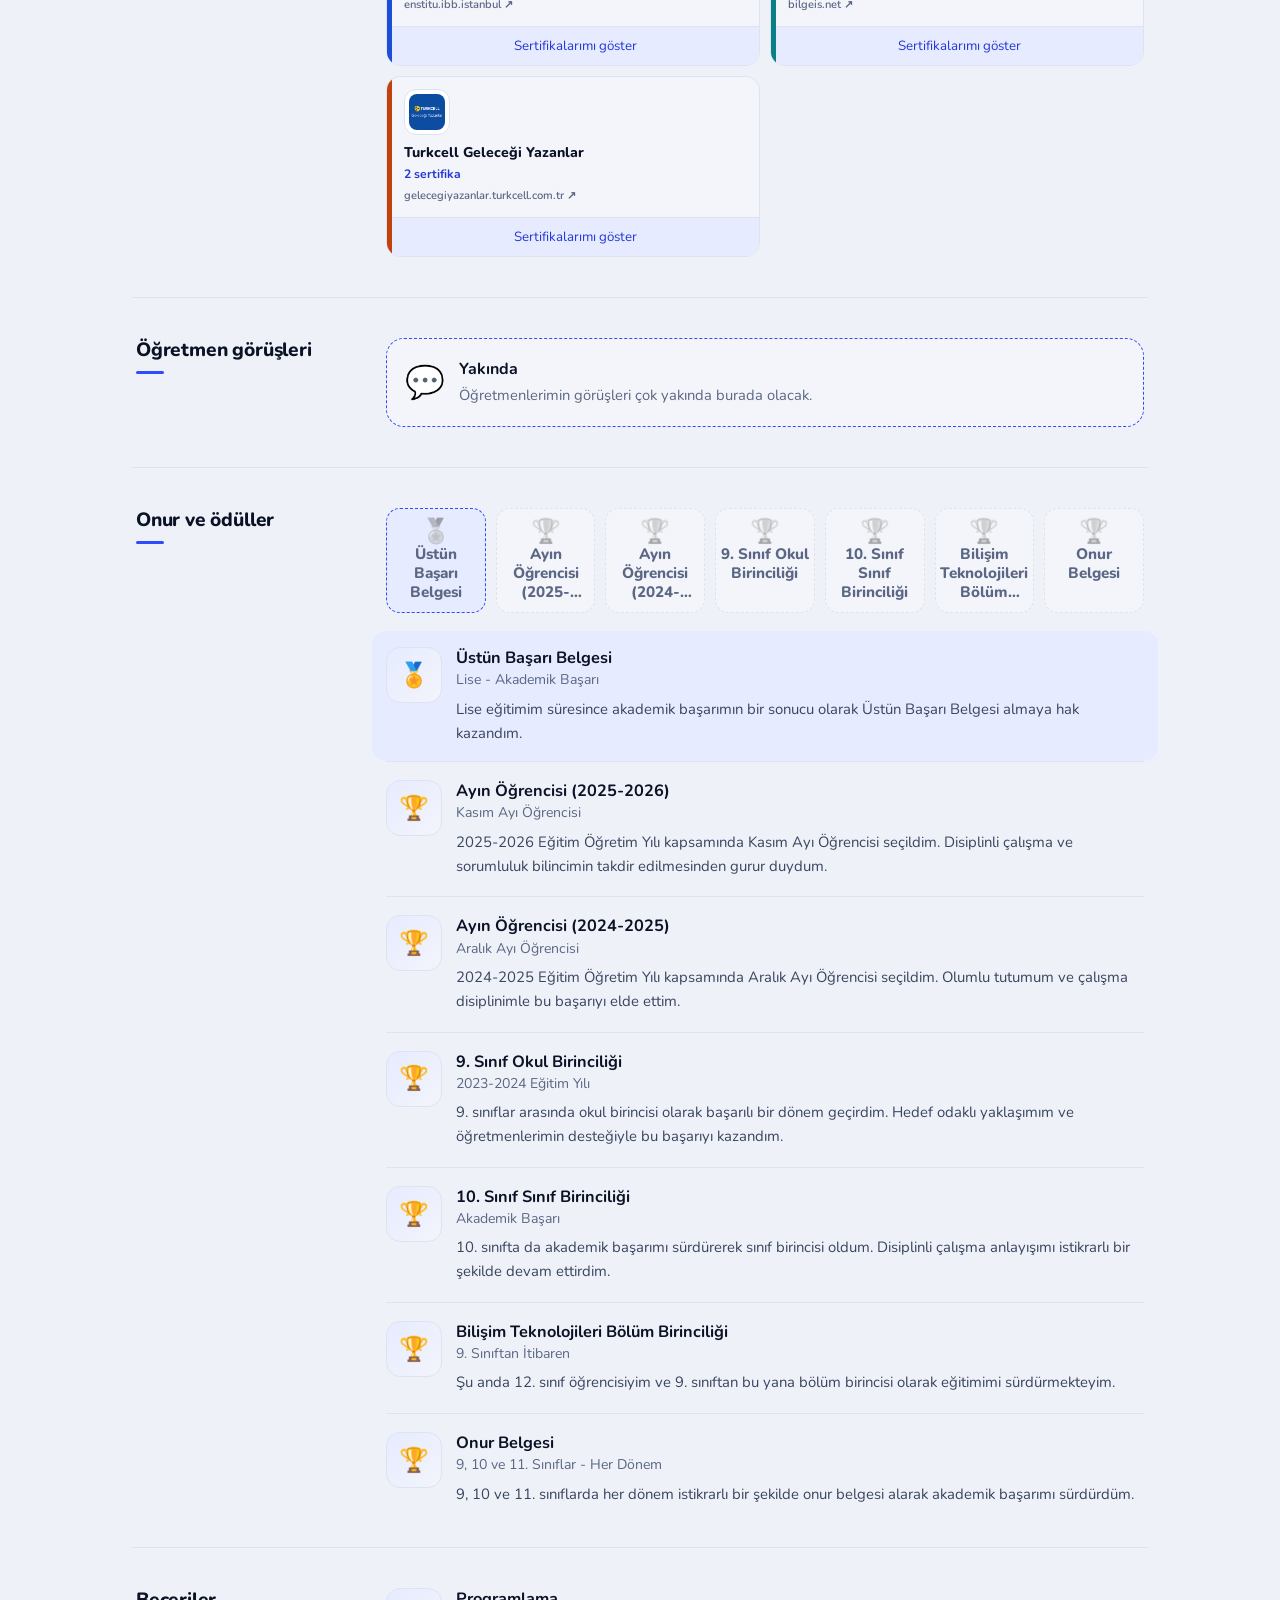
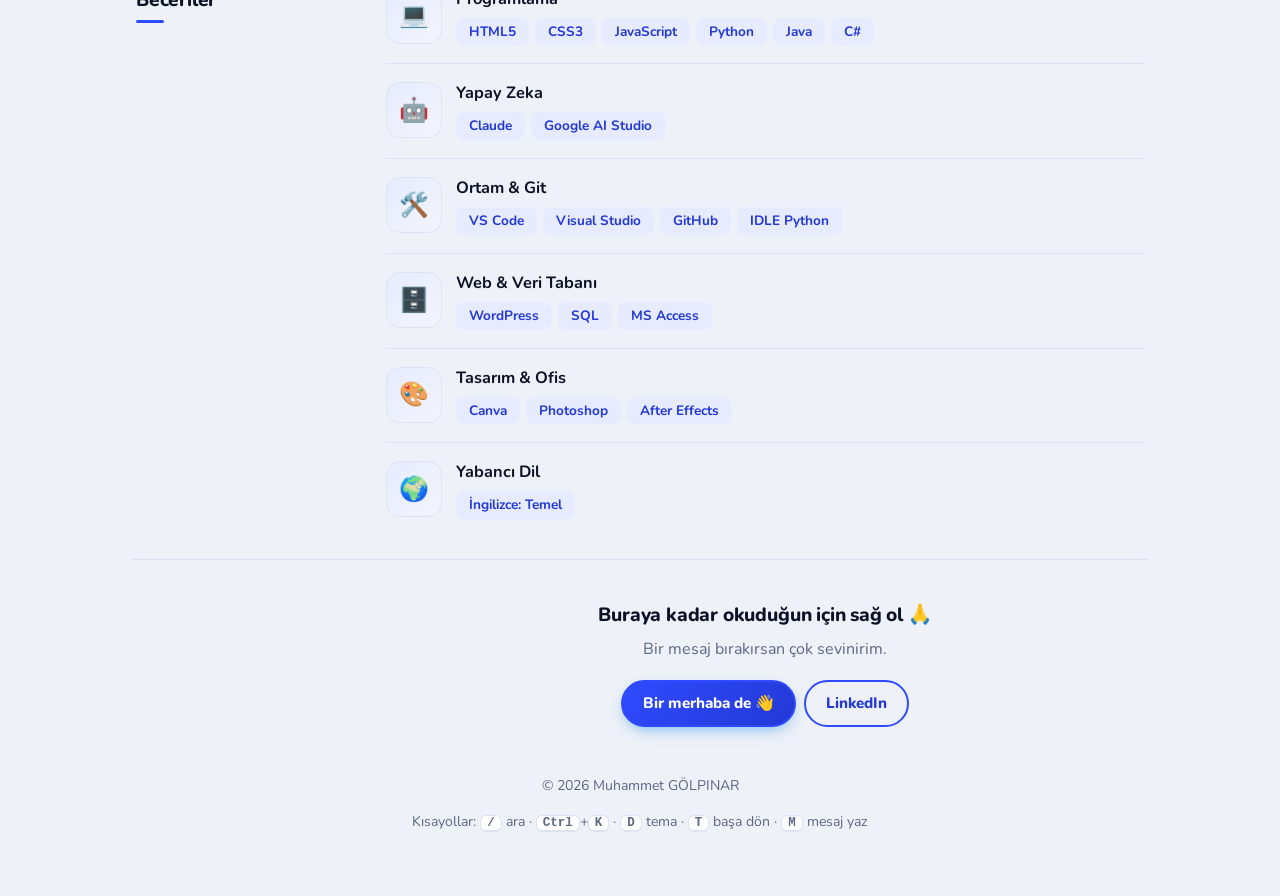
==== commit c52ca7e3: "Add files via upload" ====
--- a/index.html
+++ b/index.html
@@ -79,9 +79,9 @@
 </section>
 
 <section class="card pad" id="egitim"><h2>Eğitim</h2><div id="egitim-list"></div></section>
-<section class="card pad" id="sertifikalar"><h2>Lisanslar ve sertifikalar <span id="sert-say"></span></h2><div class="chm" id="sert-grf" role="group" aria-label="Grafik türü"><button type="button" data-v="d" aria-pressed="false">◔ Daire</button><button type="button" data-v="b" aria-pressed="true">▬ Çubuk</button><button type="button" data-v="t" aria-pressed="false">▦ Tablo</button></div><button class="chip" id="sert-gsync" type="button" aria-pressed="false" style="margin:8px 0 0">🏛️ Grafik: kurumlara göre</button><div class="dist" id="sert-dag"></div><div class="dnt" id="sert-dnt" hidden></div><div class="stb" id="sert-tbl" hidden></div>
+<section class="card pad" id="sertifikalar"><h2>Lisanslar ve sertifikalar <span id="sert-say"></span></h2><div class="rzw" id="sert-rozet"></div><div class="chm" id="sert-grf" role="group" aria-label="Grafik türü"><button type="button" data-v="d" aria-pressed="false">◔ Daire</button><button type="button" data-v="b" aria-pressed="true">▬ Çubuk</button><button type="button" data-v="t" aria-pressed="false">▦ Tablo</button></div><button class="chip" id="sert-gsync" type="button" aria-pressed="false" style="margin:8px 0 0">🏛️ Grafik: kurumlara göre</button><div class="dist" id="sert-dag"></div><div class="dnt" id="sert-dnt" hidden></div><div class="stb" id="sert-tbl" hidden></div>
 <input class="srch" id="sert-ara" type="search" placeholder="Sertifika ara" aria-label="Sertifika ara" autocomplete="off"><select class="srch srt" id="sert-sirala" aria-label="Sırala"><option value="o">Sıralama: Varsayılan</option><option value="y">En yeni önce</option><option value="e">En eski önce</option><option value="a">A–Z</option></select><button class="bt lst" id="sert-liste" type="button" aria-haspopup="dialog">📋 Listele</button>
-<div class="bulut" id="sert-bulut" style="display:none"></div><div class="chips" id="sertifika-filter"></div><div id="sertifika-list"></div><button class="more" id="sert-more" type="button" hidden></button><div class="kur" id="sert-kurum"><h3>Kurumlara göz atın</h3><p>Sertifikaları aldığım kurumları merak ediyorsanız buradan inceleyebilirsiniz.</p><div class="kl"><a href="https://www.btkakademi.gov.tr/" target="_blank" rel="noopener noreferrer" data-k="BTK Akademi"><div class="logo k"><img src="logolar/btk.png" alt="" loading="lazy" decoding="async" onerror="this.outerHTML='🏛️'"></div><b>BTK Akademi</b><small></small><span>btkakademi.gov.tr ↗</span></a><a href="https://hemba.gov.tr/" target="_blank" rel="noopener noreferrer" data-k="T.C. Millî Eğitim Bakanlığı"><div class="logo k"><img src="logolar/meb.png" alt="" loading="lazy" decoding="async" onerror="this.outerHTML='🏛️'"></div><b>T.C. Millî Eğitim Bakanlığı</b><small></small><span>hemba.gov.tr ↗</span></a><a href="https://enstitu.ibb.istanbul/portal/default.aspx" target="_blank" rel="noopener noreferrer" data-k="Enstitü İstanbul İSMEK"><div class="logo k"><img src="logolar/ismek.png" alt="" loading="lazy" decoding="async" onerror="this.outerHTML='🏛️'"></div><b>Enstitü İstanbul İSMEK</b><small></small><span>enstitu.ibb.istanbul ↗</span></a><a href="https://bilgeis.net/" target="_blank" rel="noopener noreferrer" data-k="Bilgeİş"><div class="logo k"><img src="logolar/bilgeis.png" alt="" loading="lazy" decoding="async" onerror="this.outerHTML='🏛️'"></div><b>Bilgeİş</b><small></small><span>bilgeis.net ↗</span></a><a href="https://gelecegiyazanlar.turkcell.com.tr/" target="_blank" rel="noopener noreferrer" data-k="Turkcell Geleceği Yazanlar"><div class="logo k"><img src="logolar/turkcell.png" alt="" loading="lazy" decoding="async" onerror="this.outerHTML='🏛️'"></div><b>Turkcell Geleceği Yazanlar</b><small></small><span>gelecegiyazanlar.turkcell.com.tr ↗</span></a></div></div></section>
+<div class="bulut" id="sert-bulut" style="display:none"></div><div class="chips" id="sertifika-filter"></div><div class="durum" id="sert-durum" hidden aria-live="polite"></div><div id="sertifika-list"></div><button class="more" id="sert-more" type="button" hidden></button><div class="kur" id="sert-kurum"><h3>Kurumlara göz atın</h3><p>Sertifikaları aldığım kurumları merak ediyorsanız buradan inceleyebilirsiniz.</p><div class="kl"><div class="kc" data-k="BTK Akademi"><a href="https://www.btkakademi.gov.tr/" target="_blank" rel="noopener noreferrer"><div class="logo k"><img src="logolar/btk.png" alt="" loading="lazy" decoding="async" onerror="this.outerHTML='🏛️'"></div><b>BTK Akademi</b><small></small><span>btkakademi.gov.tr ↗</span></a><button class="kf" type="button">Sertifikalarımı göster</button></div><div class="kc" data-k="T.C. Millî Eğitim Bakanlığı"><a href="https://hemba.gov.tr/" target="_blank" rel="noopener noreferrer"><div class="logo k"><img src="logolar/meb.png" alt="" loading="lazy" decoding="async" onerror="this.outerHTML='🏛️'"></div><b>T.C. Millî Eğitim Bakanlığı</b><small></small><span>hemba.gov.tr ↗</span></a><button class="kf" type="button">Sertifikalarımı göster</button></div><div class="kc" data-k="Enstitü İstanbul İSMEK"><a href="https://enstitu.ibb.istanbul/portal/default.aspx" target="_blank" rel="noopener noreferrer"><div class="logo k"><img src="logolar/ismek.png" alt="" loading="lazy" decoding="async" onerror="this.outerHTML='🏛️'"></div><b>Enstitü İstanbul İSMEK</b><small></small><span>enstitu.ibb.istanbul ↗</span></a><button class="kf" type="button">Sertifikalarımı göster</button></div><div class="kc" data-k="Bilgeİş"><a href="https://bilgeis.net/" target="_blank" rel="noopener noreferrer"><div class="logo k"><img src="logolar/bilgeis.png" alt="" loading="lazy" decoding="async" onerror="this.outerHTML='🏛️'"></div><b>Bilgeİş</b><small></small><span>bilgeis.net ↗</span></a><button class="kf" type="button">Sertifikalarımı göster</button></div><div class="kc" data-k="Turkcell Geleceği Yazanlar"><a href="https://gelecegiyazanlar.turkcell.com.tr/" target="_blank" rel="noopener noreferrer"><div class="logo k"><img src="logolar/turkcell.png" alt="" loading="lazy" decoding="async" onerror="this.outerHTML='🏛️'"></div><b>Turkcell Geleceği Yazanlar</b><small></small><span>gelecegiyazanlar.turkcell.com.tr ↗</span></a><button class="kf" type="button">Sertifikalarımı göster</button></div></div></div></section>
 <section class="card pad" id="ogretmen"><h2>Öğretmen görüşleri</h2><div class="ogg" id="ogr-list"><div class="ogs"><i aria-hidden="true">💬</i><div><b>Yakında</b><span>Öğretmenlerimin görüşleri çok yakında burada olacak.</span></div></div></div></section>
 <section class="card pad" id="basarilar"><h2>Onur ve ödüller</h2><div id="basari-list"></div></section>
 <section class="card pad" id="beceriler"><h2>Beceriler</h2><div id="beceri-list"></div></section>
@@ -226,7 +226,7 @@
 ["10. Sınıf Sınıf Birinciliği","Akademik Başarı","10. sınıfta da akademik başarımı sürdürerek sınıf birincisi oldum. Disiplinli çalışma anlayışımı istikrarlı bir şekilde devam ettirdim."],
 ["Bilişim Teknolojileri Bölüm Birinciliği","9. Sınıftan İtibaren","Şu anda 12. sınıf öğrencisiyim ve 9. sınıftan bu yana bölüm birincisi olarak eğitimimi sürdürmekteyim."],
 ["Onur Belgesi","9, 10 ve 11. Sınıflar - Her Dönem","9, 10 ve 11. sınıflarda her dönem istikrarlı bir şekilde onur belgesi alarak akademik başarımı sürdürdüm."]],
-beceriler:[["💻","Programlama",["HTML5","CSS3","JavaScript","Python","Java","C#"]],["🤖","Yapay Zeka",["Claude","Google AI Studio"]],["🛠️","Ortam & Git",["VS Code","Visual Studio","GitHub","IDLE Python"]],["🗄️","Web & Veri Tabanı",["WordPress","SQL","MS Access"]],["🎨","Tasarım & Ofis",["Canva","Photoshop","After Effects"]],["🌍","Yabancı Dil",["İngilizce: A2"]]],
+beceriler:[["💻","Programlama",["HTML5","CSS3","JavaScript","Python","Java","C#"]],["🤖","Yapay Zeka",["Claude","Google AI Studio"]],["🛠️","Ortam & Git",["VS Code","Visual Studio","GitHub","IDLE Python"]],["🗄️","Web & Veri Tabanı",["WordPress","SQL","MS Access"]],["🎨","Tasarım & Ofis",["Canva","Photoshop","After Effects"]],["🌍","Yabancı Dil",["İngilizce: Temel"]]],
 topluluklar:[["Medeniyet Okumaları Projesi"],
 ["Ben Okuyorum İstanbul Okuyor Projesi"],
 ["Çevre Koruma Kulübü","Çevre Koruma Kulübü kapsamında sıfır atık, yeşil dönüşüm, doğa ve çevre bilinci üzerine çeşitli çalışmalar gerçekleştirdik. \"Bir Fidanım Olsun\" etkinliği ile fidan dikerek doğaya katkı sağladık. Bu çalışmalar sayesinde çevreyi koruma, doğaya duyarlılık ve sosyal sorumluluk bilinci kazandık."],
@@ -234,10 +234,10 @@
 ["Kütüphanecilik Kulübü","Kütüphanecilik ve Edebiyat Kulübü bünyesinde yürütülen \"Okulumuzda Okuma Kültürü Oluşturuyoruz\" projesinde aktif görev aldım. Proje kapsamında kitap okuma alışkanlığını teşvik etmeye yönelik etkinliklerin planlanması, içerik hazırlanması ve duyuru çalışmalarında yer aldım. Bu süreçte takım çalışması, iletişim ve organizasyon becerilerimi geliştirdim."],
 ["Satranç Kulübü","Satranç Kulübü kapsamında okulda düzenlenen satranç turnuvasında görev aldım. Turnuva sürecinde organizasyon, düzen ve koordinasyon konularında sorumluluk üstlenerek ekip çalışması ve iletişim becerilerimi geliştirdim."],
 ["Hayvanları Koruma Kulübü","Hayvanları Koruma Kulübü kapsamında sokak hayvanlarının ihtiyaçlarına destek olmak amacıyla onlar için su bıraktık."]],
-programlar:["6 Ekim İstanbul’un İşgalden Kurtuluşu Günü Kutlama Programı","10 Kasım Atatürk’ü Anma Töreni","12 Mart İstiklal Marşı’nın Kabulü Programı","18 Mart Çanakkale Zaferi ve Şehitleri Anma Töreni","19 Mayıs Atatürk’ü Anma, Gençlik ve Spor Bayramı Töreni"]
+programlar:[["6 Ekim","İstanbul’un İşgalden Kurtuluşu Günü Kutlama Programı",2],["10 Kasım","Atatürk’ü Anma Töreni"],["12 Mart","İstiklal Marşı’nın Kabulü Programı"],["18 Mart","Çanakkale Zaferi ve Şehitleri Anma Töreni"],["19 Mayıs","Atatürk’ü Anma, Gençlik ve Spor Bayramı Töreni"]]
 };
 function put(id,h){document.getElementById(id).innerHTML=h}
-function clubs(){return '<div class="ek" id="ek"><div class="cl-h">Etkinlik ve topluluklar:</div><ul class="cl">'+veri.topluluklar.map(function(t){return '<li>'+(t[1]?'<details><summary>'+t[0]+'</summary><p>'+t[1]+'</p></details>':t[0])+'</li>'}).join('')+'</ul><div class="cl-h">Tören ve programlar:</div><p>Bu etkinlik ve projelerde aktif görev alarak organizasyon, ekip çalışması ve iletişim becerilerimi geliştirdim. Katıldığım her etkinlik sorumluluk bilincimi ve sosyal yönümü güçlendirdi.</p><ul class="cl">'+veri.programlar.map(function(t){return '<li>'+t+'</li>'}).join('')+'</ul></div><button class="ekb" id="ekb" type="button" aria-expanded="false">Daha fazla göster</button>'}
+function clubs(){return '<div class="ek" id="ek"><div class="cl-h">Etkinlik ve topluluklar:</div><ul class="cl">'+veri.topluluklar.map(function(t){return '<li>'+(t[1]?'<details><summary>'+t[0]+'</summary><p>'+t[1]+'</p></details>':t[0])+'</li>'}).join('')+'</ul><div class="cl-h">Tören ve programlar:</div><p>Bu etkinlik ve projelerde aktif görev alarak organizasyon, ekip çalışması ve iletişim becerilerimi geliştirdim. Katıldığım her etkinlik sorumluluk bilincimi ve sosyal yönümü güçlendirdi.</p><ul class="tor">'+veri.programlar.map(function(t){return '<li><span class="td">'+t[0]+'</span><span class="tn">'+t[1]+'</span>'+(t[2]>1?'<span class="tk">'+t[2]+' kez katıldım</span>':'')+'</li>'}).join('')+'</ul></div><button class="ekb" id="ekb" type="button" aria-expanded="false">Daha fazla göster</button>'}
 put('egitim-list',veri.egitim.map(function(e,i){return '<div class="row"><div class="logo k"><img src="logolar/lise.png" alt="'+e[0]+'" loading="lazy" decoding="async" onerror="this.outerHTML=\'🎓\'"></div><div><h3>'+e[0]+'</h3><div class="s">'+e[1]+'</div><div class="m">'+e[2]+'</div>'+(i==0?clubs():'')+'</div></div>'}).join(''));
 var eb=document.getElementById('ekb');eb.addEventListener('click',function(){var a=document.getElementById('ek').classList.toggle('open');eb.textContent=a?'Daha az göster':'Daha fazla göster';eb.setAttribute('aria-expanded',a)});
 var AY=['Oca','Şub','Mar','Nis','May','Haz','Tem','Ağu','Eyl','Eki','Kas','Ara'];
@@ -282,7 +282,9 @@
 ov._l=l;ov._p=document.activeElement;ov.hidden=false;document.body.style.overflow='hidden';ov._g(l.indexOf(c));ov.querySelector('.bx').focus()}
 document.addEventListener('click',function(e){var t=e.target.closest&&e.target.closest('.bg');if(t){e.preventDefault();bAc(veri.sertifikalar[+t.dataset.i])}});
 document.addEventListener('keydown',function(e){var t=e.target;if((e.key==='Enter'||e.key===' ')&&t.classList&&t.classList.contains('bth')){e.preventDefault();bAc(veri.sertifikalar[+t.dataset.i])}});
-function rowS(c){return '<div class="row"><div class="logo k">'+(logolar[c[1]]?'<img src="'+logolar[c[1]]+'" alt="'+c[1]+'" loading="lazy" decoding="async" onerror="this.outerHTML=\'📜\'">':'📜')+'</div><div><h3>'+c[0]+'</h3><div class="s">'+c[1]+'</div><div class="m">'+c[2]+'</div><div class="bw">'+th(c)+'</div>'+(c[3].length?'<div class="tags">'+c[3].map(function(t){return '<span>'+t+'</span>'}).join('')+'</div>':'')+'</div></div>'}
+var KPL=['#c62828','#1d4ed8','#7c3aed','#0b7f86','#c2410c','#15803d','#be185d','#a16207'],KOR=[];veri.sertifikalar.forEach(function(c){if(KOR.indexOf(c[1])<0)KOR.push(c[1])});
+window.sertKurumRenk=function(k){var i=KOR.indexOf(k);return i<0?'#64748b':KPL[i%KPL.length]};
+function rowS(c){return '<div class="row kr" style="--c:'+window.sertKurumRenk(c[1])+'"><div class="logo k">'+(logolar[c[1]]?'<img src="'+logolar[c[1]]+'" alt="'+c[1]+'" loading="lazy" decoding="async" onerror="this.outerHTML=\'📜\'">':'📜')+'</div><div><h3>'+c[0]+'</h3><div class="s">'+c[1]+'</div><div class="m">'+c[2]+'</div><div class="bw">'+th(c)+'</div>'+(c[3].length?'<div class="tags">'+c[3].map(function(t){return '<span>'+t+'</span>'}).join('')+'</div>':'')+'</div></div>'}
 var TOP=[['Bilişim','yapay zeka|chatgpt|claude|copilot|microsoft word|microsoft teams|çevrim içi toplantı|gemini|prompt|html|css|dijital|bilgi teknolojileri|nesnelerin|internet|sosyal medya|medya okuryazarl|bilgi okuryazarl|teknoloji okuryazarl|işletim sistem'],['Çevre','çevre|ekolo|sürdürülebil|geri dönüşüm|sıfır atık|kuraklık|iklim|su okuryazarl'],['Sağlık ve Gelişim','iş sağlığı|sağlıklı yaşam|sağlıklı beslenme|kumar|öğrenmeyi öğrenme|meslek etiği|bireysel gelişim|trafik|tütün|alkol|madde bağımlı'],['Kültür ve Toplum','kültür|kent yaşam|vatandaşlık|istanbul|medeniyet|aile|farkındalık']];
 function topOf(c){var t=(c[3]||[]).filter(function(x){return TOP.some(function(y){return y[0]===x})})[0];if(t)return t;var a=c[0].toLocaleLowerCase('tr');for(var i=0;i<TOP.length;i++)if(new RegExp(TOP[i][1]).test(a))return TOP[i][0];return ''}
 function topF(n){return function(c){return topOf(c)===n}}
@@ -297,13 +299,21 @@
 window.sertPick=function(k){var x=0;for(var q=0;q<flt.length;q++)if(flt[q][0]===k)x=q;var t=fi===x?0:x;var b=document.querySelector('.chip[data-i="'+t+'"]');if(b)b.click()};
 (function(){var b=document.getElementById('sert-gsync');if(!b)return;function u(){var t=window.__gk==='t';b.setAttribute('aria-pressed',t);b.textContent=t?'🏷️ Grafik: konulara göre':'🏛️ Grafik: kurumlara göre'}u();b.addEventListener('click',function(){window.__gk=window.__gk==='t'?'k':'t';try{NS.setItem('sertgk',window.__gk)}catch(e){}u();document.dispatchEvent(new Event('sertchg'))})})();
 var qq='';function ara(c){return !qq||c.join(' ').toLocaleLowerCase('tr').indexOf(qq)>-1}
+function durum(l){var el=document.getElementById('sert-durum');if(!el)return;var iv=document.getElementById('sert-ara').value.trim(),p=[];if(fi>0)p.push(flt[fi][0]);if(qq){var k=KOR.filter(function(x){return x.toLocaleLowerCase('tr')===qq})[0];p.push(k||'“'+iv+'”')}
+if(!p.length){el.hidden=true;el.innerHTML='';return}
+el.hidden=false;el.innerHTML='<span class="dtx"><b>Filtre:</b> '+p.join(' <i aria-hidden="true">+</i> ')+' · '+l.length+' sertifika</span><button type="button" class="dtm">Temizle</button>'}
 function sert(){var l=veri.sertifikalar.filter(flt[fi][1]).filter(ara).sort(srtf),m=document.getElementById('sert-more');
 put('sertifika-list',l.length?(acik||qq?l:l.slice(0,LIM)).map(rowS).join(''):'<p class="bos">Eşleşen sertifika bulunamadı.</p>');
-put('sertifika-filter',flt.map(function(x,i){return '<button class="chip'+(i==fi?' on':'')+'" type="button" data-i="'+i+'" aria-pressed="'+(i==fi)+'">'+x[0]+' ('+veri.sertifikalar.filter(x[1]).length+')</button>'}).join(''));
+put('sertifika-filter',flt.map(function(x,i){return '<button class="chip'+(i==fi?' on':'')+'" type="button" data-i="'+i+'" aria-pressed="'+(i==fi)+'">'+x[0]+' ('+veri.sertifikalar.filter(x[1]).filter(ara).length+')</button>'}).join(''));durum(l);
 m.hidden=!!qq||l.length<=LIM;m.textContent=acik?'Daha az göster':'Tümünü göster ('+l.length+')';document.dispatchEvent(new Event('sertchg'))}
 put('sert-say','('+veri.sertifikalar.length+')');sert();
+(function(){var el=document.getElementById('sert-rozet');if(!el)return;var n=veri.sertifikalar.length,E=[[10,'🥉'],[25,'🥈'],[50,'🥇'],[100,'💎']],nx=null;
+var p=E.map(function(e){var ok=n>=e[0];if(!ok&&!nx)nx=e;return '<li class="rz'+(ok?' on':'')+'"><i aria-hidden="true">'+(ok?e[1]:'🔒')+'</i><b>'+e[0]+'+</b><span>'+(ok?'Açıldı':'Kilitli')+'</span></li>'}).join('');
+var pr=nx?'<div class="rzp"><div class="rzt"><span>Sonraki rozet: '+nx[0]+' sertifika</span><b>'+(nx[0]-n)+' kaldı</b></div><div class="rzb" role="progressbar" aria-valuemin="0" aria-valuemax="'+nx[0]+'" aria-valuenow="'+n+'"><i style="width:'+Math.round(n/nx[0]*100)+'%"></i></div></div>':'<p class="rzt">Tüm rozetler açıldı 🎉</p>';
+el.innerHTML='<ul class="rzl" aria-label="Başarı rozetleri">'+p+'</ul>'+pr})();
 document.getElementById('sert-ara').addEventListener('input',function(){qq=this.value.trim().toLocaleLowerCase('tr');sert()});
-document.getElementById('sertifika-filter').addEventListener('click',function(e){var b=e.target.closest('.chip');if(!b)return;fi=+b.dataset.i;acik=fi>0;qq='';document.getElementById('sert-ara').value='';sert();document.querySelector('.chip[data-i="'+fi+'"]').focus()});
+document.getElementById('sertifika-filter').addEventListener('click',function(e){var b=e.target.closest('.chip');if(!b)return;fi=+b.dataset.i;acik=fi>0;sert();document.querySelector('.chip[data-i="'+fi+'"]').focus()});
+document.getElementById('sert-durum').addEventListener('click',function(e){if(e.target.closest('.dtm'))window.sertTemizle()});
 document.getElementById('sert-more').addEventListener('click',function(){acik=!acik;sert();if(!acik)document.getElementById('sertifikalar').scrollIntoView()});
 (function(){var ov=document.createElement('div');ov.className='lv';ov.hidden=true;ov.setAttribute('role','dialog');ov.setAttribute('aria-modal','true');ov.setAttribute('aria-label','Tüm sertifikalar');
 ov.innerHTML='<div class="lv-h"><div class="lv-tt"><b id="lv-t"></b><small id="lv-s"></small></div><div class="lv-a"><button type="button" id="lv-p" aria-label="Listeyi PNG olarak kaydet">⬇ PNG</button><button type="button" id="lv-x">Kapat ✕</button></div><div class="lv-bar" id="lv-bar" aria-hidden="true"></div></div><div class="lv-m" role="group" aria-label="Görünüm"><button type="button" data-g="0" aria-pressed="true">Tarihe göre</button><button type="button" data-g="1" aria-pressed="false">Kuruma göre</button></div><div class="lv-b" id="lv-b"></div>';document.body.appendChild(ov);
@@ -398,7 +408,7 @@
 window.addEventListener('scroll',sc,{passive:true});sc();
 tp.addEventListener('click',function(){window.scrollTo({top:0})});
 try{var cs=document.getElementById('cv-sert');if(cs)cs.textContent=veri.sertifikalar.length}catch(e){}
-try{document.querySelectorAll('#sert-kurum a[data-k]').forEach(function(a){var n=veri.sertifikalar.filter(function(c){return c[1]===a.dataset.k}).length,s=a.querySelector('small');if(s)s.textContent=n+' sertifika'})}catch(e){}
+try{document.querySelectorAll('#sert-kurum .kc').forEach(function(a){var n=veri.sertifikalar.filter(function(c){return c[1]===a.dataset.k}).length,s=a.querySelector('small');a.style.setProperty('--c',window.sertKurumRenk(a.dataset.k));if(s)s.textContent=n+' sertifika'})}catch(e){}
 (function(){try{
 var btn=document.getElementById('cvbtn');if(!btn)return;
 /* ATS uyumlu CV
@@ -773,7 +783,10 @@
 var m={};veri.sertifikalar.forEach(function(c){c[3].forEach(function(t){m[t]=(m[t]||0)+1})});
 var ks=Object.keys(m).sort(function(a,b){return m[b]-m[a]}).slice(0,0);
 function mk(){bl.querySelectorAll('.bt[data-t]').forEach(function(b){b.setAttribute('aria-pressed',qq==b.dataset.t.toLocaleLowerCase('tr'))})}
-function filt(v){fi=0;acik=false;var k=v.toLocaleLowerCase('tr');if(qq==k){qq='';inp.value=''}else{qq=k;inp.value=v}sert();mk()}
+function filt(v){acik=false;var k=v.toLocaleLowerCase('tr');if(qq==k){qq='';inp.value=''}else{qq=k;inp.value=v}sert();mk()}
+window.sertKurum=function(v){var k=v.toLocaleLowerCase('tr');fi=0;acik=false;if(qq!==k)filt(v);else{sert();mk()}};
+window.sertTemizle=function(){fi=0;acik=false;qq='';inp.value='';sert();mk()};
+(function(){var bx=document.getElementById('sert-kurum');if(!bx)return;bx.addEventListener('click',function(e){var b=e.target.closest('.kf');if(!b)return;var k=b.closest('.kc').dataset.k;window.sertKurum(k);var a=document.getElementById('sert-ara');if(a)a.scrollIntoView({behavior:matchMedia('(prefers-reduced-motion:reduce)').matches?'auto':'smooth',block:'center'});if(window.toast)window.toast(k+' sertifikaları gösteriliyor')})})();
 ks.forEach(function(t){var b=document.createElement('button');b.type='button';b.className='bt';b.dataset.t=t;b.textContent=t+' ('+m[t]+')';b.setAttribute('aria-pressed','false');b.addEventListener('click',function(){filt(t)});bl.appendChild(b)});
 ['sertifika-filter','sert-dag'].forEach(function(i){document.getElementById(i).addEventListener('click',function(){setTimeout(mk,0)})});
 var x0=0,y0=0,ed=false,dr=document.getElementById('drawer');
@@ -1089,7 +1102,7 @@
  function sc(x){var i=tl?io.indexOf(x):tn.indexOf(x);return i<0?'#64748b':PL[i%PL.length]}
  S.forEach(function(c){var g=gk(c),o=tl?c[1]:window.sertTopOf(c);(sub[g]=sub[g]||{})[o]=(sub[g][o]||0)+1});
  var rows=ks.map(function(k,i){var sk=Object.keys(sub[k]||{}).sort(function(a,b){return sub[k][b]-sub[k][a]}),p=Math.round(m[k]/n*100);
-  var r=(i?'<tr class="gp" aria-hidden="true"><td colspan="4"></td></tr>':'')+'<tr class="mn" data-k="'+k+'" style="--c:'+col(k)+';--p:'+p+'%"><td>'+(i+1)+'</td><th scope="row">'+k+'</th><td><span class="pl">'+m[k]+'</span></td><td class="pc">%'+p+'</td></tr>';
+  var r=(i?'<tr class="gp" aria-hidden="true"><td colspan="4"></td></tr>':'')+'<tr class="mn" tabindex="0" data-k="'+k+'" style="--c:'+col(k)+';--p:'+p+'%"><td>'+(i+1)+'</td><th scope="row">'+k+'</th><td><span class="pl">'+m[k]+'</span></td><td class="pc">%'+p+'</td></tr>';
   r+=sk.map(function(x,xi){var q=Math.round(sub[k][x]/m[k]*100);return '<tr class="sb'+(xi===sk.length-1?' ls':'')+'" data-k="'+k+'" style="--c:'+sc(x)+';--p:'+q+'%"><td></td><th scope="row"><i></i>'+x+'</th><td>'+sub[k][x]+'</td><td class="pc">%'+q+'</td></tr>'}).join('');
   return r}).join('');
  tb.innerHTML='<table><thead><tr><th>#</th><th>'+(tl?'Konu':'Kurum')+' / '+(tl?'kurum':'konu')+'</th><th>Sertifika</th><th>Oran</th></tr></thead><tbody>'+rows+'</tbody><tfoot><tr class="tt"><td></td><th scope="row">Toplam</th><td><span class="pl tot">'+n+'</span></td><td class="pc">%100</td></tr></tfoot></table>'}
@@ -1100,6 +1113,7 @@
  if(save){try{NS.setItem('grf',v)}catch(e){}}}
 sw.addEventListener('click',function(e){var b=e.target.closest('button');if(b&&b.dataset.v&&b.dataset.v!==v)show(b.dataset.v,true)});
 tb.addEventListener('click',function(e){var r=e.target.closest('tbody tr');if(r)filt(r.dataset.k)});
+tb.addEventListener('keydown',function(e){if(e.key!=='Enter'&&e.key!==' ')return;var r=e.target.closest('tr.mn');if(!r||e.target!==r)return;e.preventDefault();var k=r.dataset.k;filt(k);setTimeout(function(){var n=tb.querySelector('tr.mn[data-k="'+k+'"]');if(n)n.focus()},0)});
 dn.addEventListener('click',function(e){var t=e.target.closest('.sg,.lgi');if(t)filt(t.dataset.k)});
 function sync(){if(v==='d')rd(false);if(v==='t')rt()}
 sec.addEventListener('click',function(){setTimeout(sync,0)});
--- a/styles.css
+++ b/styles.css
@@ -1111,3 +1111,53 @@
 .kur a .logo img{border-radius:12px}
 .kur a b{font-size:.88rem;line-height:1.25;overflow-wrap:anywhere}
 .kur a span{font-size:.7rem}
+
+.tor{list-style:none;margin:10px 0 0;padding:0;display:grid;gap:8px}
+.tor li{display:grid;grid-template-columns:auto 1fr;align-items:center;gap:4px 12px;padding:10px 12px;border-radius:12px;background:var(--tagbg);border:1px solid var(--line)}
+.tor .td{min-width:4.7rem;padding:6px 8px;border-radius:10px;background:var(--soft);color:var(--accent-d);font-size:.78rem;font-weight:800;text-align:center;white-space:nowrap}
+.tor .tn{font-size:.9rem;font-weight:700;line-height:1.35;color:var(--ink)}
+.tor .tk{grid-column:2;justify-self:start;padding:2px 9px;border-radius:999px;background:var(--accent);color:#fff;font-size:.72rem;font-weight:800}
+
+.kur .kc{display:flex;flex-direction:column;min-width:0;border-radius:14px;overflow:hidden;background:var(--tagbg);border:1px solid var(--line);transition:transform .15s,box-shadow .15s,border-color .15s}
+.kur .kc:hover,.kur .kc:focus-within{transform:translateY(-2px);border-color:var(--accent);box-shadow:0 8px 18px -10px var(--accent)}
+.kur .kc a{flex:1;background:none;border:0;border-radius:0;box-shadow:none}
+.kur .kc a:hover,.kur .kc a:focus-visible{transform:none;box-shadow:none;border:0}
+.kur .kf{margin:0;padding:10px 8px;border:0;border-top:1px solid var(--line);background:var(--soft);color:var(--accent-d);font:800 .78rem/1.2 inherit;font-family:inherit;cursor:pointer}
+.kur .kf:hover,.kur .kf:focus-visible{background:var(--accent);color:#fff}
+@media(prefers-reduced-motion:reduce){.kur .kc{transition:none}.kur .kc:hover,.kur .kc:focus-within{transform:none}}
+.stb tbody tr.mn:focus-visible{outline:3px solid var(--accent-d);outline-offset:2px}
+
+#sertifika-list .kr{position:relative;overflow:hidden;margin:0 0 8px;padding:12px 12px 12px 20px;border:1px solid var(--line);border-radius:14px;background:linear-gradient(90deg,color-mix(in srgb,var(--c) 10%,transparent),transparent 50%)}
+#sertifika-list .kr:first-of-type{padding-top:12px;border-top:1px solid var(--line)}
+#sertifika-list .kr:last-child{padding-bottom:12px;margin-bottom:0}
+#sertifika-list .kr::before{content:"";position:absolute;left:0;top:0;bottom:0;width:6px;background:var(--c)}
+#sertifika-list .kr .logo{box-shadow:0 0 0 2px color-mix(in srgb,var(--c) 35%,transparent)}
+.kur .kc{position:relative}
+.kur .kc::before{content:"";position:absolute;left:0;top:0;bottom:0;width:5px;background:var(--c,var(--accent));z-index:1}
+.kur .kc a{padding-left:17px}
+.kur .kf{padding-left:13px}
+@media print{#sertifika-list .kr::before,.kur .kc::before{display:none}}
+
+.durum{display:flex;align-items:center;justify-content:space-between;gap:10px;margin:10px 0 4px;padding:9px 12px;border-radius:12px;background:var(--soft);border:1px solid var(--line);font-size:.84rem;color:var(--ink)}
+.durum[hidden]{display:none}
+.durum .dtx b{color:var(--accent-d)}
+.durum .dtx i{font-style:normal;color:var(--muted);font-weight:800;margin:0 2px}
+.durum .dtm{flex:none;padding:6px 12px;border:0;border-radius:999px;background:var(--accent);color:#fff;font:800 .76rem inherit;font-family:inherit;cursor:pointer}
+.durum .dtm:hover,.durum .dtm:focus-visible{background:var(--accent-d)}
+.rzw{margin:0 0 14px}
+.rzl{list-style:none;margin:0;padding:0;display:grid;grid-template-columns:repeat(4,minmax(0,1fr));gap:8px}
+.rz{display:flex;flex-direction:column;align-items:center;gap:2px;padding:10px 4px;border-radius:14px;background:var(--tagbg);border:1px dashed var(--line);color:var(--muted);text-align:center}
+.rz i{font-style:normal;font-size:1.5rem;line-height:1;filter:grayscale(1);opacity:.55}
+.rz b{font-size:.95rem;font-weight:800}
+.rz span{font-size:.68rem;font-weight:700}
+.rz.on{background:linear-gradient(160deg,color-mix(in srgb,var(--accent) 22%,transparent),color-mix(in srgb,var(--accent) 6%,transparent));border:1px solid var(--accent);color:var(--ink);box-shadow:0 6px 14px -10px var(--accent)}
+.rz.on i{filter:none;opacity:1}
+.rz.on span{color:var(--accent-d)}
+.rzp{margin-top:10px}
+.rzt{display:flex;justify-content:space-between;gap:8px;margin:0 0 5px;font-size:.78rem;font-weight:700;color:var(--muted)}
+.rzt b{color:var(--accent-d);font-weight:800}
+.rzb{height:8px;border-radius:999px;background:var(--soft);overflow:hidden}
+.rzb i{display:block;height:100%;border-radius:999px;background:linear-gradient(90deg,var(--accent),var(--accent-d));transform-origin:left;animation:rzg .9s cubic-bezier(.2,.7,.2,1) both}
+@keyframes rzg{from{transform:scaleX(0)}to{transform:scaleX(1)}}
+@media(prefers-reduced-motion:reduce){.rzb i{animation:none}}
+@media print{.rzw,.durum{display:none!important}}
